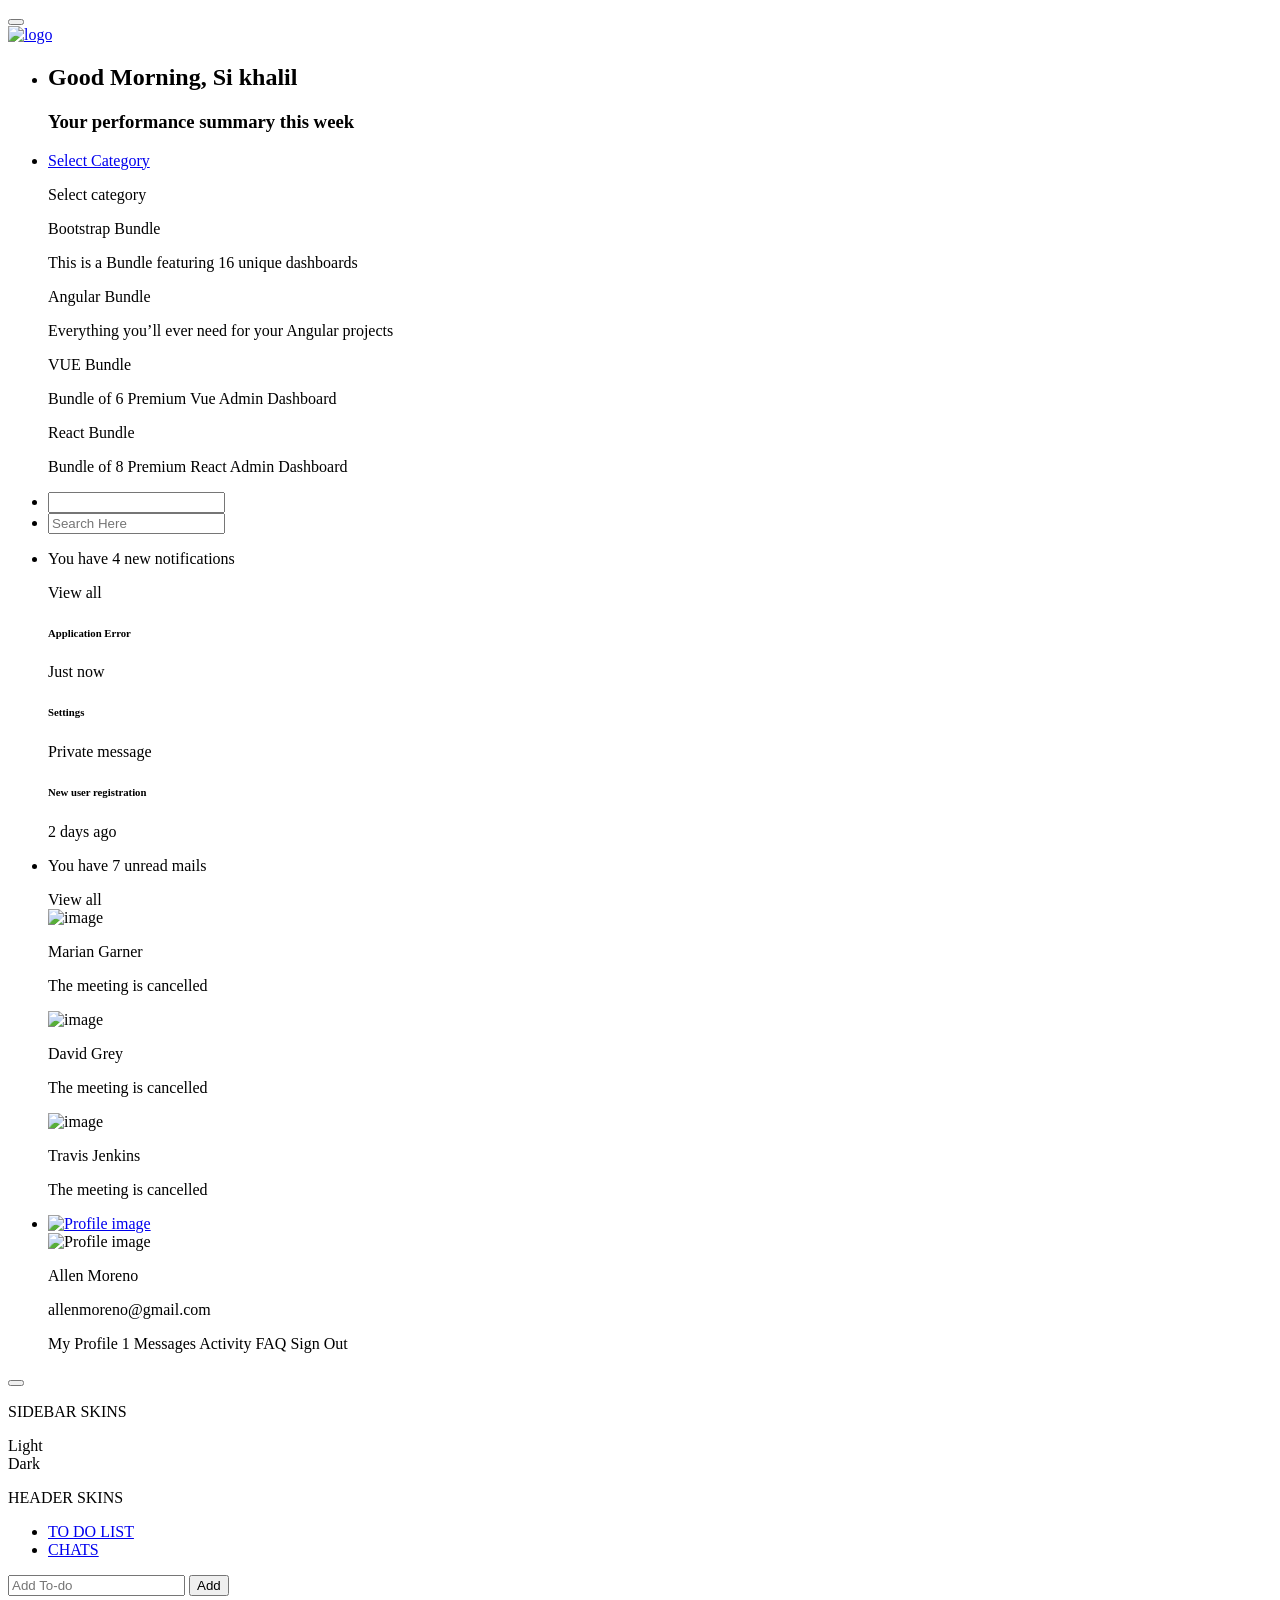
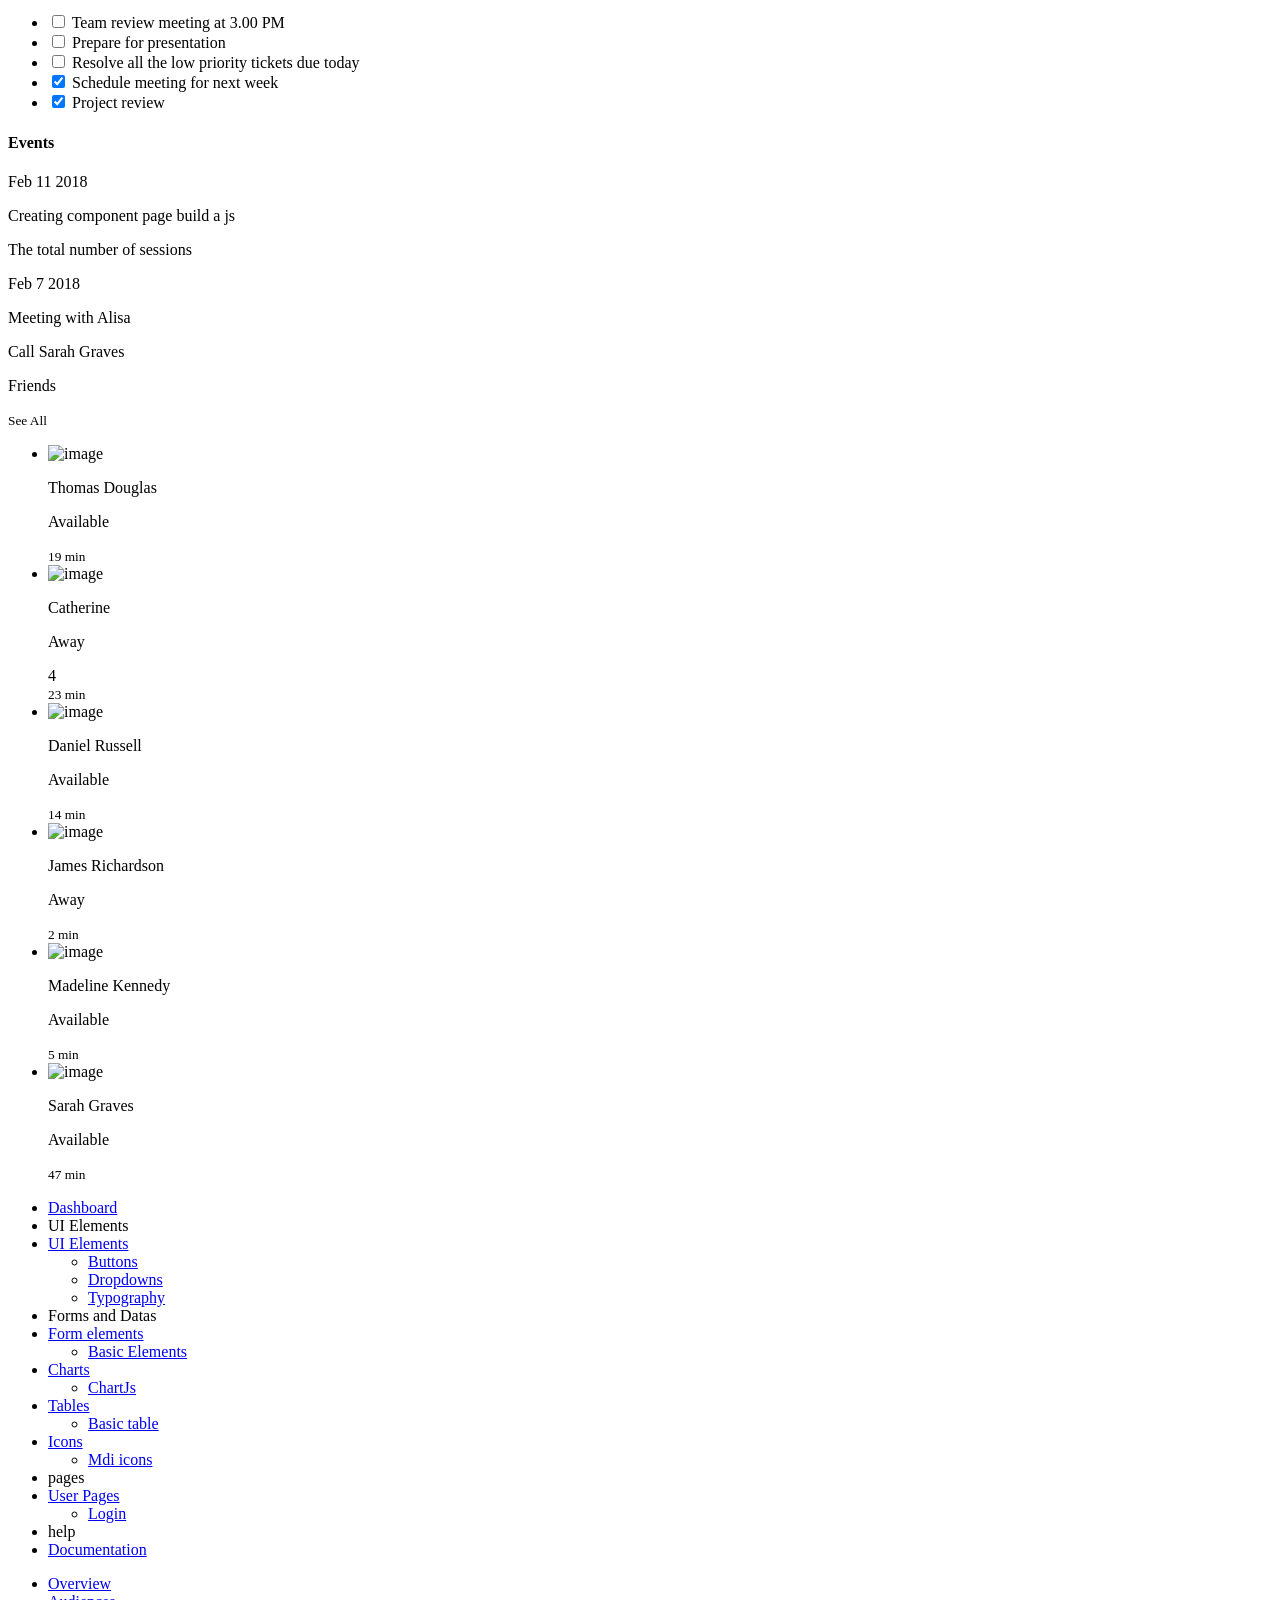
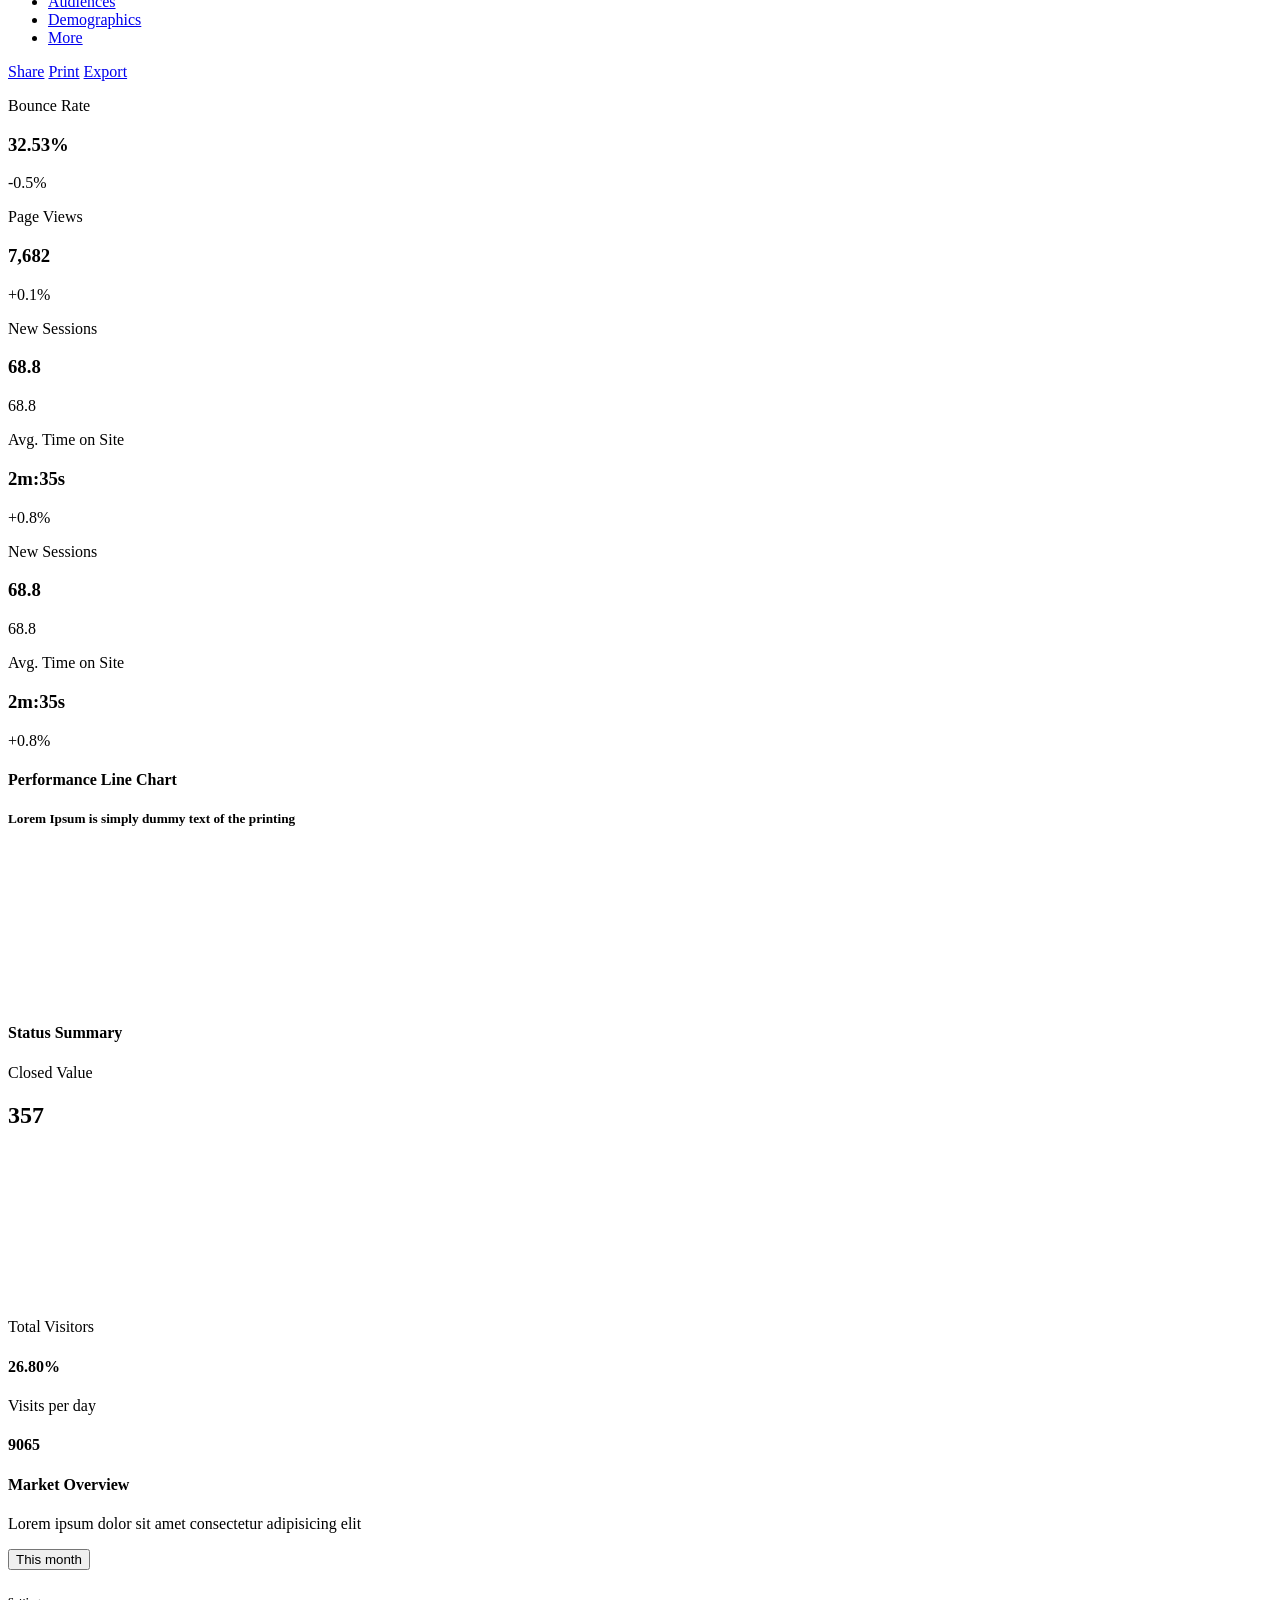
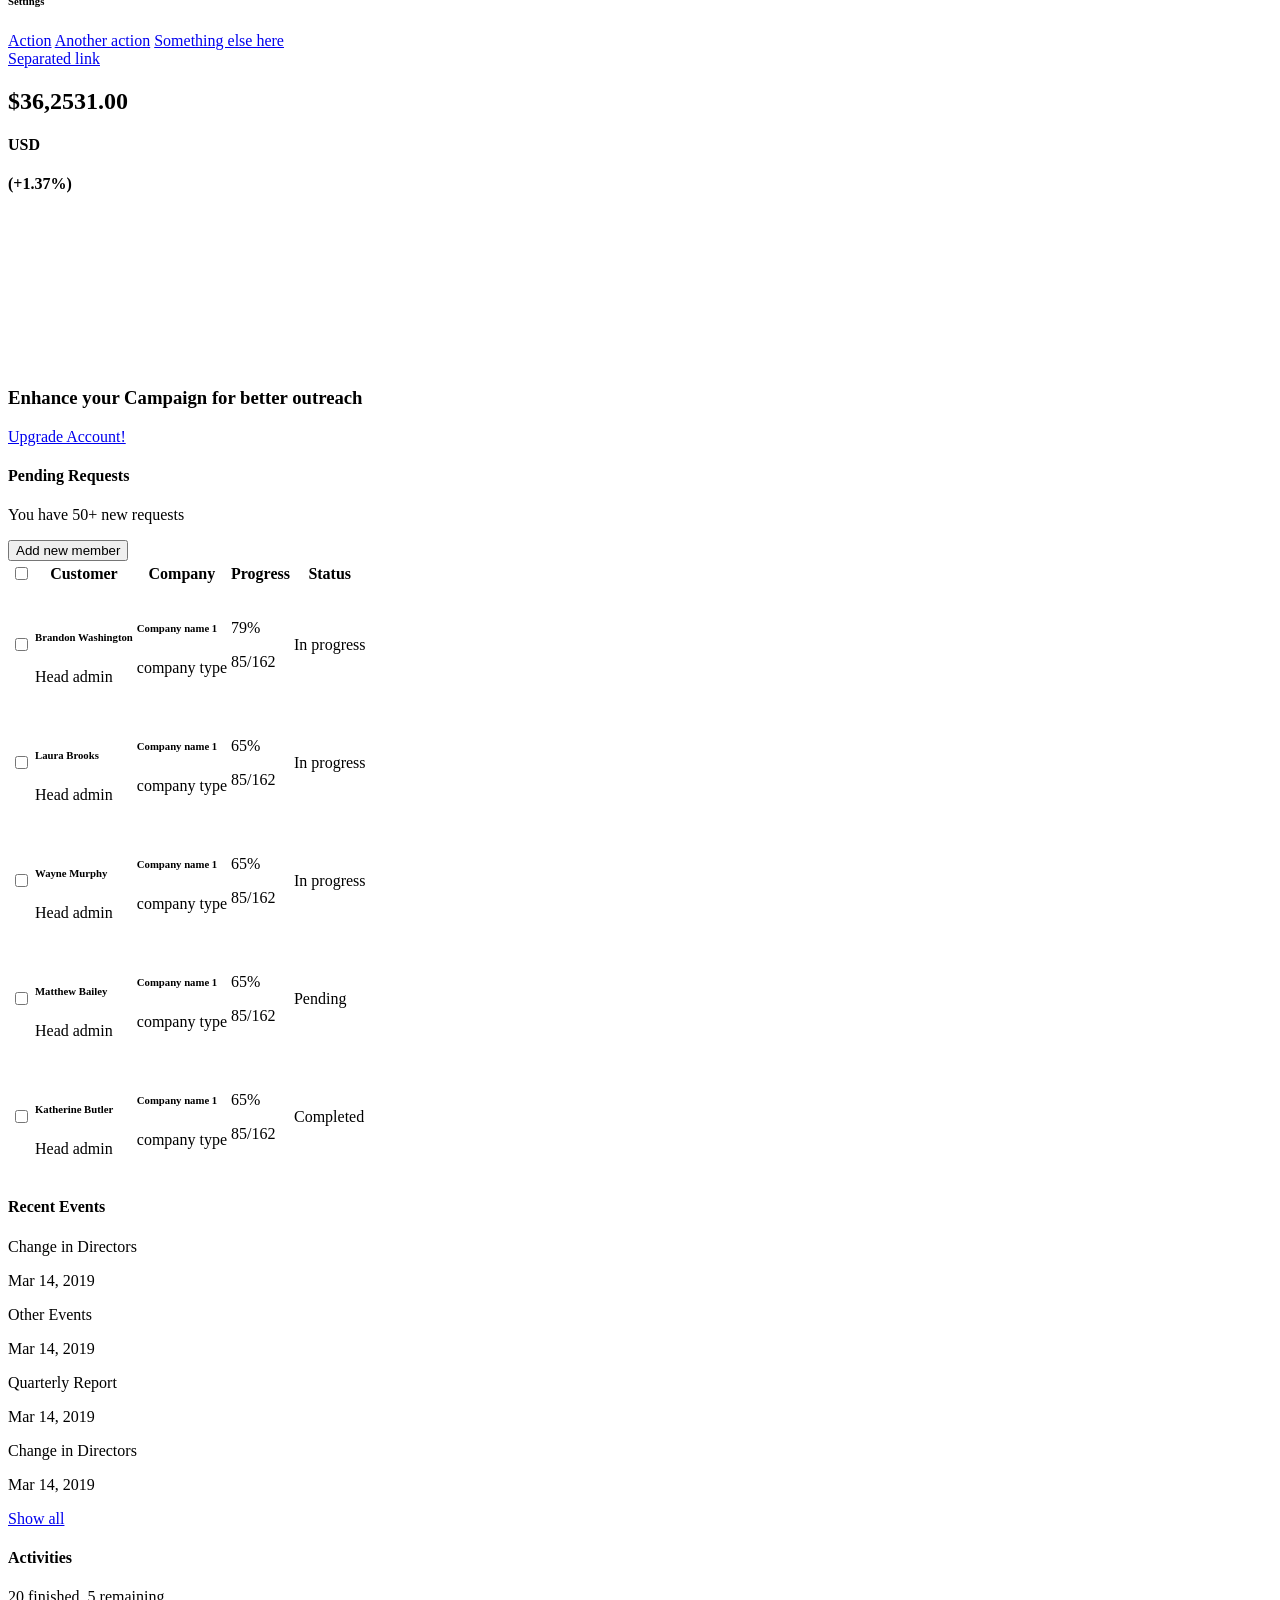
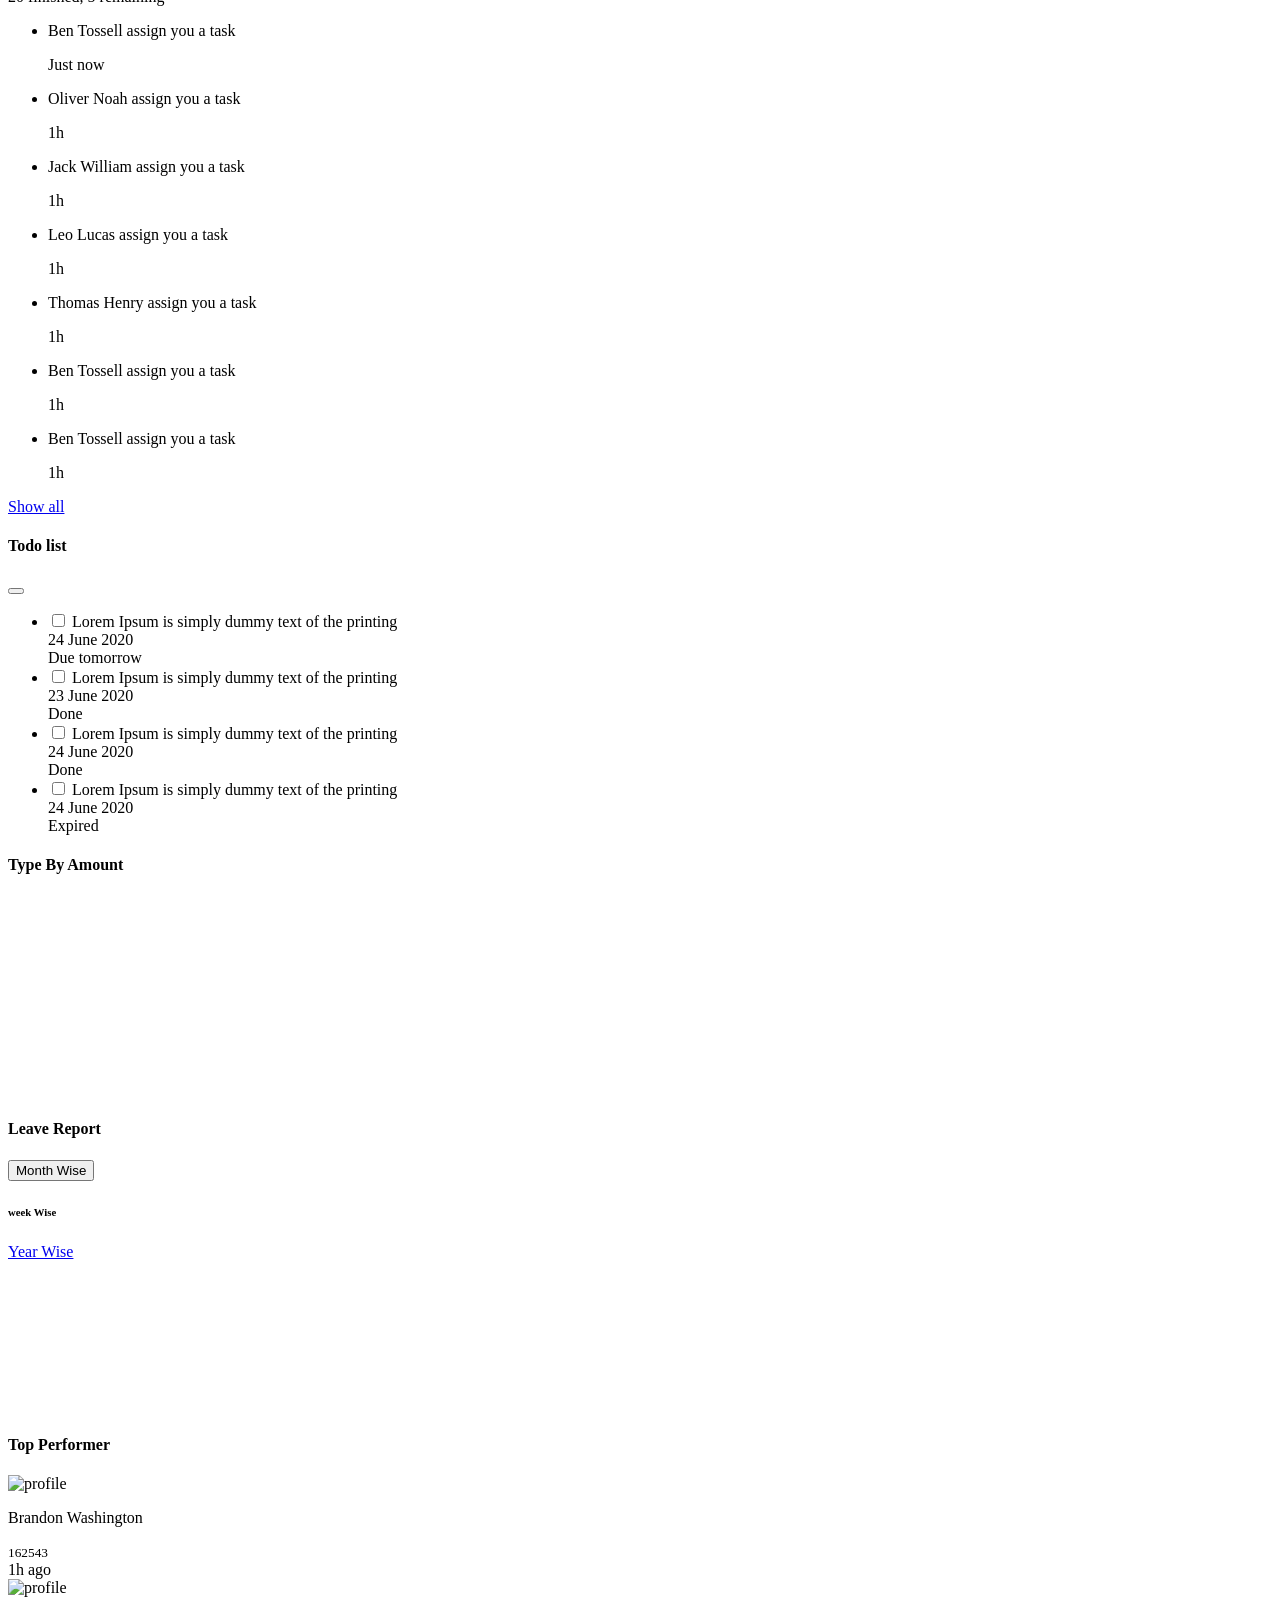
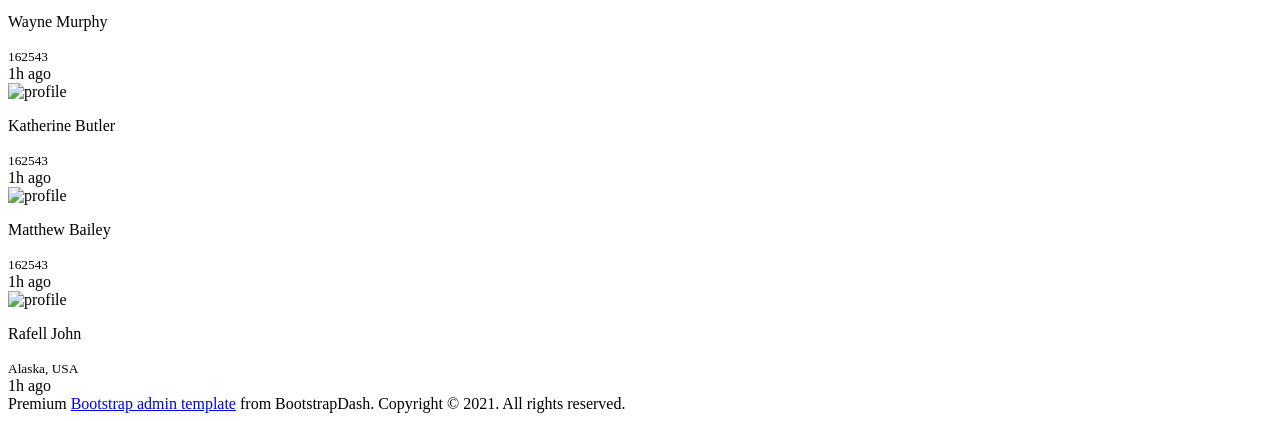
==== index.html @ 051348c4 "first push" ====
<!DOCTYPE html>
<html lang="en">

<head>
  <!-- Required meta tags -->
  <meta charset="utf-8">
  <meta name="viewport" content="width=device-width, initial-scale=1, shrink-to-fit=no">
  <title>Star Admin2 </title>
  <!-- plugins:css -->
  <link rel="stylesheet" href="vendors/feather/feather.css">
  <link rel="stylesheet" href="vendors/mdi/css/materialdesignicons.min.css">
  <link rel="stylesheet" href="vendors/ti-icons/css/themify-icons.css">
  <link rel="stylesheet" href=vendors/typicons/typicons.css"">
  <link rel="stylesheet" href="vendors/simple-line-icons/css/simple-line-icons.css">
  <link rel="stylesheet" href="vendors/css/vendor.bundle.base.css">
  <!-- endinject -->
  <!-- Plugin css for this page -->
  <link rel="stylesheet" href="vendors/datatables.net-bs4/dataTables.bootstrap4.css">
  <link rel="stylesheet" href="js/select.dataTables.min.css">
  <!-- End plugin css for this page -->
  <!-- inject:css -->
  <link rel="stylesheet" href="css/vertical-layout-light/style.css">
  <!-- endinject -->
  <link rel="shortcut icon" href="images/favicon.png" />
</head>
<body>
  <div class="container-scroller"> 
    <!-- partial:partials/_navbar.html -->
    <nav class="navbar default-layout col-lg-12 col-12 p-0 fixed-top d-flex align-items-top flex-row">
      <div class="text-center navbar-brand-wrapper d-flex align-items-center justify-content-start">
        <div class="me-3">
          <button class="navbar-toggler navbar-toggler align-self-center" type="button" data-bs-toggle="minimize">
            <span class="icon-menu"></span>
          </button>
        </div>
        <div>
          <a class="navbar-brand brand-logo" href="index.html">
            <img src="PureBuzzLogo.png"style="height: 80px;" alt="logo" />
          </a>
         
        </div>
      </div>
      <div class="navbar-menu-wrapper d-flex align-items-top"> 
        <ul class="navbar-nav">
          <li class="nav-item font-weight-semibold d-none d-lg-block ms-0">
            <h1 class="welcome-text">Good Morning, <span class="text-black fw-bold">Si khalil</span></h1>
            <h3 class="welcome-sub-text">Your performance summary this week </h3>
          </li>
        </ul>
        <ul class="navbar-nav ms-auto">
          <li class="nav-item dropdown d-none d-lg-block">
            <a class="nav-link dropdown-bordered dropdown-toggle dropdown-toggle-split" id="messageDropdown" href="#" data-bs-toggle="dropdown" aria-expanded="false"> Select Category </a>
            <div class="dropdown-menu dropdown-menu-right navbar-dropdown preview-list pb-0" aria-labelledby="messageDropdown">
              <a class="dropdown-item py-3" >
                <p class="mb-0 font-weight-medium float-left">Select category</p>
              </a>
              <div class="dropdown-divider"></div>
              <a class="dropdown-item preview-item">
                <div class="preview-item-content flex-grow py-2">
                  <p class="preview-subject ellipsis font-weight-medium text-dark">Bootstrap Bundle </p>
                  <p class="fw-light small-text mb-0">This is a Bundle featuring 16 unique dashboards</p>
                </div>
              </a>
              <a class="dropdown-item preview-item">
                <div class="preview-item-content flex-grow py-2">
                  <p class="preview-subject ellipsis font-weight-medium text-dark">Angular Bundle</p>
                  <p class="fw-light small-text mb-0">Everything you’ll ever need for your Angular projects</p>
                </div>
              </a>
              <a class="dropdown-item preview-item">
                <div class="preview-item-content flex-grow py-2">
                  <p class="preview-subject ellipsis font-weight-medium text-dark">VUE Bundle</p>
                  <p class="fw-light small-text mb-0">Bundle of 6 Premium Vue Admin Dashboard</p>
                </div>
              </a>
              <a class="dropdown-item preview-item">
                <div class="preview-item-content flex-grow py-2">
                  <p class="preview-subject ellipsis font-weight-medium text-dark">React Bundle</p>
                  <p class="fw-light small-text mb-0">Bundle of 8 Premium React Admin Dashboard</p>
                </div>
              </a>
            </div>
          </li>
          <li class="nav-item d-none d-lg-block">
            <div id="datepicker-popup" class="input-group date datepicker navbar-date-picker">
              <span class="input-group-addon input-group-prepend border-right">
                <span class="icon-calendar input-group-text calendar-icon"></span>
              </span>
              <input type="text" class="form-control">
            </div>
          </li>
          <li class="nav-item">
            <form class="search-form" action="#">
              <i class="icon-search"></i>
              <input type="search" class="form-control" placeholder="Search Here" title="Search here">
            </form>
          </li>
          <li class="nav-item dropdown">
            <a class="nav-link count-indicator" id="notificationDropdown" href="#" data-bs-toggle="dropdown">
              <i class="icon-mail icon-lg"></i>
            </a>
            <div class="dropdown-menu dropdown-menu-right navbar-dropdown preview-list pb-0" aria-labelledby="notificationDropdown">
              <a class="dropdown-item py-3 border-bottom">
                <p class="mb-0 font-weight-medium float-left">You have 4 new notifications </p>
                <span class="badge badge-pill badge-primary float-right">View all</span>
              </a>
              <a class="dropdown-item preview-item py-3">
                <div class="preview-thumbnail">
                  <i class="mdi mdi-alert m-auto text-primary"></i>
                </div>
                <div class="preview-item-content">
                  <h6 class="preview-subject fw-normal text-dark mb-1">Application Error</h6>
                  <p class="fw-light small-text mb-0"> Just now </p>
                </div>
              </a>
              <a class="dropdown-item preview-item py-3">
                <div class="preview-thumbnail">
                  <i class="mdi mdi-settings m-auto text-primary"></i>
                </div>
                <div class="preview-item-content">
                  <h6 class="preview-subject fw-normal text-dark mb-1">Settings</h6>
                  <p class="fw-light small-text mb-0"> Private message </p>
                </div>
              </a>
              <a class="dropdown-item preview-item py-3">
                <div class="preview-thumbnail">
                  <i class="mdi mdi-airballoon m-auto text-primary"></i>
                </div>
                <div class="preview-item-content">
                  <h6 class="preview-subject fw-normal text-dark mb-1">New user registration</h6>
                  <p class="fw-light small-text mb-0"> 2 days ago </p>
                </div>
              </a>
            </div>
          </li>
          <li class="nav-item dropdown"> 
            <a class="nav-link count-indicator" id="countDropdown" href="#" data-bs-toggle="dropdown" aria-expanded="false">
              <i class="icon-bell"></i>
              <span class="count"></span>
            </a>
            <div class="dropdown-menu dropdown-menu-right navbar-dropdown preview-list pb-0" aria-labelledby="countDropdown">
              <a class="dropdown-item py-3">
                <p class="mb-0 font-weight-medium float-left">You have 7 unread mails </p>
                <span class="badge badge-pill badge-primary float-right">View all</span>
              </a>
              <div class="dropdown-divider"></div>
              <a class="dropdown-item preview-item">
                <div class="preview-thumbnail">
                  <img src="images/faces/face10.jpg" alt="image" class="img-sm profile-pic">
                </div>
                <div class="preview-item-content flex-grow py-2">
                  <p class="preview-subject ellipsis font-weight-medium text-dark">Marian Garner </p>
                  <p class="fw-light small-text mb-0"> The meeting is cancelled </p>
                </div>
              </a>
              <a class="dropdown-item preview-item">
                <div class="preview-thumbnail">
                  <img src="images/faces/face12.jpg" alt="image" class="img-sm profile-pic">
                </div>
                <div class="preview-item-content flex-grow py-2">
                  <p class="preview-subject ellipsis font-weight-medium text-dark">David Grey </p>
                  <p class="fw-light small-text mb-0"> The meeting is cancelled </p>
                </div>
              </a>
              <a class="dropdown-item preview-item">
                <div class="preview-thumbnail">
                  <img src="images/faces/face1.jpg" alt="image" class="img-sm profile-pic">
                </div>
                <div class="preview-item-content flex-grow py-2">
                  <p class="preview-subject ellipsis font-weight-medium text-dark">Travis Jenkins </p>
                  <p class="fw-light small-text mb-0"> The meeting is cancelled </p>
                </div>
              </a>
            </div>
          </li>
          <li class="nav-item dropdown d-none d-lg-block user-dropdown">
            <a class="nav-link" id="UserDropdown" href="#" data-bs-toggle="dropdown" aria-expanded="false">
              <img class="img-xs rounded-circle" src="images/faces/face8.jpg" alt="Profile image"> </a>
            <div class="dropdown-menu dropdown-menu-right navbar-dropdown" aria-labelledby="UserDropdown">
              <div class="dropdown-header text-center">
                <img class="img-md rounded-circle" src="images/faces/face8.jpg" alt="Profile image">
                <p class="mb-1 mt-3 font-weight-semibold">Allen Moreno</p>
                <p class="fw-light text-muted mb-0">allenmoreno@gmail.com</p>
              </div>
              <a class="dropdown-item"><i class="dropdown-item-icon mdi mdi-account-outline text-primary me-2"></i> My Profile <span class="badge badge-pill badge-danger">1</span></a>
              <a class="dropdown-item"><i class="dropdown-item-icon mdi mdi-message-text-outline text-primary me-2"></i> Messages</a>
              <a class="dropdown-item"><i class="dropdown-item-icon mdi mdi-calendar-check-outline text-primary me-2"></i> Activity</a>
              <a class="dropdown-item"><i class="dropdown-item-icon mdi mdi-help-circle-outline text-primary me-2"></i> FAQ</a>
              <a class="dropdown-item"><i class="dropdown-item-icon mdi mdi-power text-primary me-2"></i>Sign Out</a>
            </div>
          </li>
        </ul>
        <button class="navbar-toggler navbar-toggler-right d-lg-none align-self-center" type="button" data-bs-toggle="offcanvas">
          <span class="mdi mdi-menu"></span>
        </button>
      </div>
    </nav>
    <!-- partial -->
    <div class="container-fluid page-body-wrapper">
      <!-- partial:partials/_settings-panel.html -->
      <div class="theme-setting-wrapper">
        <div id="settings-trigger"><i class="ti-settings"></i></div>
        <div id="theme-settings" class="settings-panel">
          <i class="settings-close ti-close"></i>
          <p class="settings-heading">SIDEBAR SKINS</p>
          <div class="sidebar-bg-options selected" id="sidebar-light-theme"><div class="img-ss rounded-circle bg-light border me-3"></div>Light</div>
          <div class="sidebar-bg-options" id="sidebar-dark-theme"><div class="img-ss rounded-circle bg-dark border me-3"></div>Dark</div>
          <p class="settings-heading mt-2">HEADER SKINS</p>
          <div class="color-tiles mx-0 px-4">
            <div class="tiles success"></div>
            <div class="tiles warning"></div>
            <div class="tiles danger"></div>
            <div class="tiles info"></div>
            <div class="tiles dark"></div>
            <div class="tiles default"></div>
          </div>
        </div>
      </div>
      <div id="right-sidebar" class="settings-panel">
        <i class="settings-close ti-close"></i>
        <ul class="nav nav-tabs border-top" id="setting-panel" role="tablist">
          <li class="nav-item">
            <a class="nav-link active" id="todo-tab" data-bs-toggle="tab" href="#todo-section" role="tab" aria-controls="todo-section" aria-expanded="true">TO DO LIST</a>
          </li>
          <li class="nav-item">
            <a class="nav-link" id="chats-tab" data-bs-toggle="tab" href="#chats-section" role="tab" aria-controls="chats-section">CHATS</a>
          </li>
        </ul>
        <div class="tab-content" id="setting-content">
          <div class="tab-pane fade show active scroll-wrapper" id="todo-section" role="tabpanel" aria-labelledby="todo-section">
            <div class="add-items d-flex px-3 mb-0">
              <form class="form w-100">
                <div class="form-group d-flex">
                  <input type="text" class="form-control todo-list-input" placeholder="Add To-do">
                  <button type="submit" class="add btn btn-primary todo-list-add-btn" id="add-task">Add</button>
                </div>
              </form>
            </div>
            <div class="list-wrapper px-3">
              <ul class="d-flex flex-column-reverse todo-list">
                <li>
                  <div class="form-check">
                    <label class="form-check-label">
                      <input class="checkbox" type="checkbox">
                      Team review meeting at 3.00 PM
                    </label>
                  </div>
                  <i class="remove ti-close"></i>
                </li>
                <li>
                  <div class="form-check">
                    <label class="form-check-label">
                      <input class="checkbox" type="checkbox">
                      Prepare for presentation
                    </label>
                  </div>
                  <i class="remove ti-close"></i>
                </li>
                <li>
                  <div class="form-check">
                    <label class="form-check-label">
                      <input class="checkbox" type="checkbox">
                      Resolve all the low priority tickets due today
                    </label>
                  </div>
                  <i class="remove ti-close"></i>
                </li>
                <li class="completed">
                  <div class="form-check">
                    <label class="form-check-label">
                      <input class="checkbox" type="checkbox" checked>
                      Schedule meeting for next week
                    </label>
                  </div>
                  <i class="remove ti-close"></i>
                </li>
                <li class="completed">
                  <div class="form-check">
                    <label class="form-check-label">
                      <input class="checkbox" type="checkbox" checked>
                      Project review
                    </label>
                  </div>
                  <i class="remove ti-close"></i>
                </li>
              </ul>
            </div>
            <h4 class="px-3 text-muted mt-5 fw-light mb-0">Events</h4>
            <div class="events pt-4 px-3">
              <div class="wrapper d-flex mb-2">
                <i class="ti-control-record text-primary me-2"></i>
                <span>Feb 11 2018</span>
              </div>
              <p class="mb-0 font-weight-thin text-gray">Creating component page build a js</p>
              <p class="text-gray mb-0">The total number of sessions</p>
            </div>
            <div class="events pt-4 px-3">
              <div class="wrapper d-flex mb-2">
                <i class="ti-control-record text-primary me-2"></i>
                <span>Feb 7 2018</span>
              </div>
              <p class="mb-0 font-weight-thin text-gray">Meeting with Alisa</p>
              <p class="text-gray mb-0 ">Call Sarah Graves</p>
            </div>
          </div>
          <!-- To do section tab ends -->
          <div class="tab-pane fade" id="chats-section" role="tabpanel" aria-labelledby="chats-section">
            <div class="d-flex align-items-center justify-content-between border-bottom">
              <p class="settings-heading border-top-0 mb-3 pl-3 pt-0 border-bottom-0 pb-0">Friends</p>
              <small class="settings-heading border-top-0 mb-3 pt-0 border-bottom-0 pb-0 pr-3 fw-normal">See All</small>
            </div>
            <ul class="chat-list">
              <li class="list active">
                <div class="profile"><img src="images/faces/face1.jpg" alt="image"><span class="online"></span></div>
                <div class="info">
                  <p>Thomas Douglas</p>
                  <p>Available</p>
                </div>
                <small class="text-muted my-auto">19 min</small>
              </li>
              <li class="list">
                <div class="profile"><img src="images/faces/face2.jpg" alt="image"><span class="offline"></span></div>
                <div class="info">
                  <div class="wrapper d-flex">
                    <p>Catherine</p>
                  </div>
                  <p>Away</p>
                </div>
                <div class="badge badge-success badge-pill my-auto mx-2">4</div>
                <small class="text-muted my-auto">23 min</small>
              </li>
              <li class="list">
                <div class="profile"><img src="images/faces/face3.jpg" alt="image"><span class="online"></span></div>
                <div class="info">
                  <p>Daniel Russell</p>
                  <p>Available</p>
                </div>
                <small class="text-muted my-auto">14 min</small>
              </li>
              <li class="list">
                <div class="profile"><img src="images/faces/face4.jpg" alt="image"><span class="offline"></span></div>
                <div class="info">
                  <p>James Richardson</p>
                  <p>Away</p>
                </div>
                <small class="text-muted my-auto">2 min</small>
              </li>
              <li class="list">
                <div class="profile"><img src="images/faces/face5.jpg" alt="image"><span class="online"></span></div>
                <div class="info">
                  <p>Madeline Kennedy</p>
                  <p>Available</p>
                </div>
                <small class="text-muted my-auto">5 min</small>
              </li>
              <li class="list">
                <div class="profile"><img src="images/faces/face6.jpg" alt="image"><span class="online"></span></div>
                <div class="info">
                  <p>Sarah Graves</p>
                  <p>Available</p>
                </div>
                <small class="text-muted my-auto">47 min</small>
              </li>
            </ul>
          </div>
          <!-- chat tab ends -->
        </div>
      </div>
      <!-- partial -->
      <!-- partial:partials/_sidebar.html -->
      <nav class="sidebar sidebar-offcanvas" id="sidebar">
        <ul class="nav">
          <li class="nav-item">
            <a class="nav-link" href="index.html">
              <i class="mdi mdi-grid-large menu-icon"></i>
              <span class="menu-title">Dashboard</span>
            </a>
          </li>
          <li class="nav-item nav-category">UI Elements</li>
          <li class="nav-item">
            <a class="nav-link" data-bs-toggle="collapse" href="#ui-basic" aria-expanded="false" aria-controls="ui-basic">
              <i class="menu-icon mdi mdi-floor-plan"></i>
              <span class="menu-title">UI Elements</span>
              <i class="menu-arrow"></i> 
            </a>
            <div class="collapse" id="ui-basic">
              <ul class="nav flex-column sub-menu">
                <li class="nav-item"> <a class="nav-link" href="pages/ui-features/buttons.html">Buttons</a></li>
                <li class="nav-item"> <a class="nav-link" href="pages/ui-features/dropdowns.html">Dropdowns</a></li>
                <li class="nav-item"> <a class="nav-link" href="pages/ui-features/typography.html">Typography</a></li>
              </ul>
            </div>
          </li>
          <li class="nav-item nav-category">Forms and Datas</li>
          <li class="nav-item">
            <a class="nav-link" data-bs-toggle="collapse" href="#form-elements" aria-expanded="false" aria-controls="form-elements">
              <i class="menu-icon mdi mdi-card-text-outline"></i>
              <span class="menu-title">Form elements</span>
              <i class="menu-arrow"></i>
            </a>
            <div class="collapse" id="form-elements">
              <ul class="nav flex-column sub-menu">
                <li class="nav-item"><a class="nav-link" href="pages/forms/basic_elements.html">Basic Elements</a></li>
              </ul>
            </div>
          </li>
          <li class="nav-item">
            <a class="nav-link" data-bs-toggle="collapse" href="#charts" aria-expanded="false" aria-controls="charts">
              <i class="menu-icon mdi mdi-chart-line"></i>
              <span class="menu-title">Charts</span>
              <i class="menu-arrow"></i>
            </a>
            <div class="collapse" id="charts">
              <ul class="nav flex-column sub-menu">
                <li class="nav-item"> <a class="nav-link" href="pages/charts/chartjs.html">ChartJs</a></li>
              </ul>
            </div>
          </li>
          <li class="nav-item">
            <a class="nav-link" data-bs-toggle="collapse" href="#tables" aria-expanded="false" aria-controls="tables">
              <i class="menu-icon mdi mdi-table"></i>
              <span class="menu-title">Tables</span>
              <i class="menu-arrow"></i>
            </a>
            <div class="collapse" id="tables">
              <ul class="nav flex-column sub-menu">
                <li class="nav-item"> <a class="nav-link" href="pages/tables/basic-table.html">Basic table</a></li>
              </ul>
            </div>
          </li>
          <li class="nav-item">
            <a class="nav-link" data-bs-toggle="collapse" href="#icons" aria-expanded="false" aria-controls="icons">
              <i class="menu-icon mdi mdi-layers-outline"></i>
              <span class="menu-title">Icons</span>
              <i class="menu-arrow"></i>
            </a>
            <div class="collapse" id="icons">
              <ul class="nav flex-column sub-menu">
                <li class="nav-item"> <a class="nav-link" href="pages/icons/mdi.html">Mdi icons</a></li>
              </ul>
            </div>
          </li>
          <li class="nav-item nav-category">pages</li>
          <li class="nav-item">
            <a class="nav-link" data-bs-toggle="collapse" href="#auth" aria-expanded="false" aria-controls="auth">
              <i class="menu-icon mdi mdi-account-circle-outline"></i>
              <span class="menu-title">User Pages</span>
              <i class="menu-arrow"></i>
            </a>
            <div class="collapse" id="auth">
              <ul class="nav flex-column sub-menu">
                <li class="nav-item"> <a class="nav-link" href="pages/samples/login.html"> Login </a></li>
              </ul>
            </div>
          </li>
          <li class="nav-item nav-category">help</li>
          <li class="nav-item">
            <a class="nav-link" href="http://bootstrapdash.com/demo/star-admin2-free/docs/documentation.html">
              <i class="menu-icon mdi mdi-file-document"></i>
              <span class="menu-title">Documentation</span>
            </a>
          </li>
        </ul>
      </nav>
      <!-- partial -->
      <div class="main-panel">
        <div class="content-wrapper">
          <div class="row">
            <div class="col-sm-12">
              <div class="home-tab">
                <div class="d-sm-flex align-items-center justify-content-between border-bottom">
                  <ul class="nav nav-tabs" role="tablist">
                    <li class="nav-item">
                      <a class="nav-link active ps-0" id="home-tab" data-bs-toggle="tab" href="#overview" role="tab" aria-controls="overview" aria-selected="true">Overview</a>
                    </li>
                    <li class="nav-item">
                      <a class="nav-link" id="profile-tab" data-bs-toggle="tab" href="#audiences" role="tab" aria-selected="false">Audiences</a>
                    </li>
                    <li class="nav-item">
                      <a class="nav-link" id="contact-tab" data-bs-toggle="tab" href="#demographics" role="tab" aria-selected="false">Demographics</a>
                    </li>
                    <li class="nav-item">
                      <a class="nav-link border-0" id="more-tab" data-bs-toggle="tab" href="#more" role="tab" aria-selected="false">More</a>
                    </li>
                  </ul>
                  <div>
                    <div class="btn-wrapper">
                      <a href="#" class="btn btn-otline-dark align-items-center"><i class="icon-share"></i> Share</a>
                      <a href="#" class="btn btn-otline-dark"><i class="icon-printer"></i> Print</a>
                      <a href="#" class="btn btn-primary text-white me-0"><i class="icon-download"></i> Export</a>
                    </div>
                  </div>
                </div>
                <div class="tab-content tab-content-basic">
                  <div class="tab-pane fade show active" id="overview" role="tabpanel" aria-labelledby="overview"> 
                    <div class="row">
                      <div class="col-sm-12">
                        <div class="statistics-details d-flex align-items-center justify-content-between">
                          <div>
                            <p class="statistics-title">Bounce Rate</p>
                            <h3 class="rate-percentage">32.53%</h3>
                            <p class="text-danger d-flex"><i class="mdi mdi-menu-down"></i><span>-0.5%</span></p>
                          </div>
                          <div>
                            <p class="statistics-title">Page Views</p>
                            <h3 class="rate-percentage">7,682</h3>
                            <p class="text-success d-flex"><i class="mdi mdi-menu-up"></i><span>+0.1%</span></p>
                          </div>
                          <div>
                            <p class="statistics-title">New Sessions</p>
                            <h3 class="rate-percentage">68.8</h3>
                            <p class="text-danger d-flex"><i class="mdi mdi-menu-down"></i><span>68.8</span></p>
                          </div>
                          <div class="d-none d-md-block">
                            <p class="statistics-title">Avg. Time on Site</p>
                            <h3 class="rate-percentage">2m:35s</h3>
                            <p class="text-success d-flex"><i class="mdi mdi-menu-down"></i><span>+0.8%</span></p>
                          </div>
                          <div class="d-none d-md-block">
                            <p class="statistics-title">New Sessions</p>
                            <h3 class="rate-percentage">68.8</h3>
                            <p class="text-danger d-flex"><i class="mdi mdi-menu-down"></i><span>68.8</span></p>
                          </div>
                          <div class="d-none d-md-block">
                            <p class="statistics-title">Avg. Time on Site</p>
                            <h3 class="rate-percentage">2m:35s</h3>
                            <p class="text-success d-flex"><i class="mdi mdi-menu-down"></i><span>+0.8%</span></p>
                          </div>
                        </div>
                      </div>
                    </div> 
                    <div class="row">
                      <div class="col-lg-8 d-flex flex-column">
                        <div class="row flex-grow">
                          <div class="col-12 col-lg-4 col-lg-12 grid-margin stretch-card">
                            <div class="card card-rounded">
                              <div class="card-body">
                                <div class="d-sm-flex justify-content-between align-items-start">
                                  <div>
                                   <h4 class="card-title card-title-dash">Performance Line Chart</h4>
                                   <h5 class="card-subtitle card-subtitle-dash">Lorem Ipsum is simply dummy text of the printing</h5>
                                  </div>
                                  <div id="performance-line-legend"></div>
                                </div>
                                <div class="chartjs-wrapper mt-5">
                                  <canvas id="performaneLine"></canvas>
                                </div>
                              </div>
                            </div>
                          </div>
                        </div>
                      </div>
                      <div class="col-lg-4 d-flex flex-column">
                        <div class="row flex-grow">
                          <div class="col-md-6 col-lg-12 grid-margin stretch-card">
                            <div class="card bg-primary card-rounded">
                              <div class="card-body pb-0">
                                <h4 class="card-title card-title-dash text-white mb-4">Status Summary</h4>
                                <div class="row">
                                  <div class="col-sm-4">
                                    <p class="status-summary-ight-white mb-1">Closed Value</p>
                                    <h2 class="text-info">357</h2>
                                  </div>
                                  <div class="col-sm-8">
                                    <div class="status-summary-chart-wrapper pb-4">
                                      <canvas id="status-summary"></canvas>
                                    </div>
                                  </div>
                                </div>
                              </div>
                            </div>
                          </div>
                          <div class="col-md-6 col-lg-12 grid-margin stretch-card">
                            <div class="card card-rounded">
                              <div class="card-body">
                                <div class="row">
                                  <div class="col-sm-6">
                                    <div class="d-flex justify-content-between align-items-center mb-2 mb-sm-0">
                                      <div class="circle-progress-width">
                                        <div id="totalVisitors" class="progressbar-js-circle pr-2"></div>
                                      </div>
                                      <div>
                                        <p class="text-small mb-2">Total Visitors</p>
                                        <h4 class="mb-0 fw-bold">26.80%</h4>
                                      </div>
                                    </div>
                                  </div>
                                  <div class="col-sm-6">
                                    <div class="d-flex justify-content-between align-items-center">
                                      <div class="circle-progress-width">
                                        <div id="visitperday" class="progressbar-js-circle pr-2"></div>
                                      </div>
                                      <div>
                                        <p class="text-small mb-2">Visits per day</p>
                                        <h4 class="mb-0 fw-bold">9065</h4>
                                      </div>
                                    </div>
                                  </div>
                                </div>
                              </div>
                            </div>
                          </div>
                        </div>
                      </div>
                    </div>
                    <div class="row">
                      <div class="col-lg-8 d-flex flex-column">
                        <div class="row flex-grow">
                          <div class="col-12 grid-margin stretch-card">
                            <div class="card card-rounded">
                              <div class="card-body">
                                <div class="d-sm-flex justify-content-between align-items-start">
                                  <div>
                                    <h4 class="card-title card-title-dash">Market Overview</h4>
                                   <p class="card-subtitle card-subtitle-dash">Lorem ipsum dolor sit amet consectetur adipisicing elit</p>
                                  </div>
                                  <div>
                                    <div class="dropdown">
                                      <button class="btn btn-secondary dropdown-toggle toggle-dark btn-lg mb-0 me-0" type="button" id="dropdownMenuButton2" data-bs-toggle="dropdown" aria-haspopup="true" aria-expanded="false"> This month </button>
                                      <div class="dropdown-menu" aria-labelledby="dropdownMenuButton2">
                                        <h6 class="dropdown-header">Settings</h6>
                                        <a class="dropdown-item" href="#">Action</a>
                                        <a class="dropdown-item" href="#">Another action</a>
                                        <a class="dropdown-item" href="#">Something else here</a>
                                        <div class="dropdown-divider"></div>
                                        <a class="dropdown-item" href="#">Separated link</a>
                                      </div>
                                    </div>
                                  </div>
                                </div>
                                <div class="d-sm-flex align-items-center mt-1 justify-content-between">
                                  <div class="d-sm-flex align-items-center mt-4 justify-content-between"><h2 class="me-2 fw-bold">$36,2531.00</h2><h4 class="me-2">USD</h4><h4 class="text-success">(+1.37%)</h4></div>
                                  <div class="me-3"><div id="marketing-overview-legend"></div></div>
                                </div>
                                <div class="chartjs-bar-wrapper mt-3">
                                  <canvas id="marketingOverview"></canvas>
                                </div>
                              </div>
                            </div>
                          </div>
                        </div>
                        <div class="row flex-grow">
                          <div class="col-12 grid-margin stretch-card">
                            <div class="card card-rounded table-darkBGImg">
                              <div class="card-body">
                                <div class="col-sm-8">
                                  <h3 class="text-white upgrade-info mb-0">
                                    Enhance your <span class="fw-bold">Campaign</span> for better outreach
                                  </h3>
                                  <a href="#" class="btn btn-info upgrade-btn">Upgrade Account!</a>
                                </div>
                              </div>
                            </div>
                          </div>
                        </div>
                        <div class="row flex-grow">
                          <div class="col-12 grid-margin stretch-card">
                            <div class="card card-rounded">
                              <div class="card-body">
                                <div class="d-sm-flex justify-content-between align-items-start">
                                  <div>
                                    <h4 class="card-title card-title-dash">Pending Requests</h4>
                                   <p class="card-subtitle card-subtitle-dash">You have 50+ new requests</p>
                                  </div>
                                  <div>
                                    <button class="btn btn-primary btn-lg text-white mb-0 me-0" type="button"><i class="mdi mdi-account-plus"></i>Add new member</button>
                                  </div>
                                </div>
                                <div class="table-responsive  mt-1">
                                  <table class="table select-table">
                                    <thead>
                                      <tr>
                                        <th>
                                          <div class="form-check form-check-flat mt-0">
                                            <label class="form-check-label">
                                              <input type="checkbox" class="form-check-input" aria-checked="false"><i class="input-helper"></i></label>
                                          </div>
                                        </th>
                                        <th>Customer</th>
                                        <th>Company</th>
                                        <th>Progress</th>
                                        <th>Status</th>
                                      </tr>
                                    </thead>
                                    <tbody>
                                      <tr>
                                        <td>
                                          <div class="form-check form-check-flat mt-0">
                                            <label class="form-check-label">
                                            <input type="checkbox" class="form-check-input" aria-checked="false"><i class="input-helper"></i></label>
                                          </div>
                                        </td>
                                        <td>
                                          <div class="d-flex ">
                                            <img src="images/faces/face1.jpg" alt="">
                                            <div>
                                              <h6>Brandon Washington</h6>
                                              <p>Head admin</p>
                                            </div>
                                          </div>
                                        </td>
                                        <td>
                                          <h6>Company name 1</h6>
                                          <p>company type</p>
                                        </td>
                                        <td>
                                          <div>
                                            <div class="d-flex justify-content-between align-items-center mb-1 max-width-progress-wrap">
                                              <p class="text-success">79%</p>
                                              <p>85/162</p>
                                            </div>
                                            <div class="progress progress-md">
                                              <div class="progress-bar bg-success" role="progressbar" style="width: 85%" aria-valuenow="25" aria-valuemin="0" aria-valuemax="100"></div>
                                            </div>
                                          </div>
                                        </td>
                                        <td><div class="badge badge-opacity-warning">In progress</div></td>
                                      </tr>
                                      <tr>
                                        <td>
                                          <div class="form-check form-check-flat mt-0">
                                            <label class="form-check-label">
                                            <input type="checkbox" class="form-check-input" aria-checked="false"><i class="input-helper"></i></label>
                                          </div>
                                        </td>
                                        <td>
                                          <div class="d-flex">
                                            <img src="images/faces/face2.jpg" alt="">
                                            <div>
                                              <h6>Laura Brooks</h6>
                                              <p>Head admin</p>
                                            </div>
                                          </div>
                                        </td>
                                        <td>
                                          <h6>Company name 1</h6>
                                          <p>company type</p>
                                        </td>
                                        <td>
                                          <div>
                                            <div class="d-flex justify-content-between align-items-center mb-1 max-width-progress-wrap">
                                              <p class="text-success">65%</p>
                                              <p>85/162</p>
                                            </div>
                                            <div class="progress progress-md">
                                              <div class="progress-bar bg-success" role="progressbar" style="width: 65%" aria-valuenow="65" aria-valuemin="0" aria-valuemax="100"></div>
                                            </div>
                                          </div>
                                        </td>
                                        <td><div class="badge badge-opacity-warning">In progress</div></td>
                                      </tr>
                                      <tr>
                                        <td>
                                          <div class="form-check form-check-flat mt-0">
                                            <label class="form-check-label">
                                            <input type="checkbox" class="form-check-input" aria-checked="false"><i class="input-helper"></i></label>
                                          </div>
                                        </td>
                                        <td>
                                          <div class="d-flex">
                                            <img src="images/faces/face3.jpg" alt="">
                                            <div>
                                              <h6>Wayne Murphy</h6>
                                              <p>Head admin</p>
                                            </div>
                                          </div>
                                        </td>
                                        <td>
                                          <h6>Company name 1</h6>
                                          <p>company type</p>
                                        </td>
                                        <td>
                                          <div>
                                            <div class="d-flex justify-content-between align-items-center mb-1 max-width-progress-wrap">
                                              <p class="text-success">65%</p>
                                              <p>85/162</p>
                                            </div>
                                            <div class="progress progress-md">
                                              <div class="progress-bar bg-warning" role="progressbar" style="width: 38%" aria-valuenow="38" aria-valuemin="0" aria-valuemax="100"></div>
                                            </div>
                                          </div>
                                        </td>
                                        <td><div class="badge badge-opacity-warning">In progress</div></td>
                                      </tr>
                                      <tr>
                                        <td>
                                          <div class="form-check form-check-flat mt-0">
                                            <label class="form-check-label">
                                            <input type="checkbox" class="form-check-input" aria-checked="false"><i class="input-helper"></i></label>
                                          </div>
                                        </td>
                                        <td>
                                          <div class="d-flex">
                                            <img src="images/faces/face4.jpg" alt="">
                                            <div>
                                              <h6>Matthew Bailey</h6>
                                              <p>Head admin</p>
                                            </div>
                                          </div>
                                        </td>
                                        <td>
                                          <h6>Company name 1</h6>
                                          <p>company type</p>
                                        </td>
                                        <td>
                                          <div>
                                            <div class="d-flex justify-content-between align-items-center mb-1 max-width-progress-wrap">
                                              <p class="text-success">65%</p>
                                              <p>85/162</p>
                                            </div>
                                            <div class="progress progress-md">
                                              <div class="progress-bar bg-danger" role="progressbar" style="width: 15%" aria-valuenow="15" aria-valuemin="0" aria-valuemax="100"></div>
                                            </div>
                                          </div>
                                        </td>
                                        <td><div class="badge badge-opacity-danger">Pending</div></td>
                                      </tr>
                                      <tr>
                                        <td>
                                          <div class="form-check form-check-flat mt-0">
                                            <label class="form-check-label">
                                            <input type="checkbox" class="form-check-input" aria-checked="false"><i class="input-helper"></i></label>
                                          </div>
                                        </td>
                                        <td>
                                          <div class="d-flex">
                                            <img src="images/faces/face5.jpg" alt="">
                                            <div>
                                              <h6>Katherine Butler</h6>
                                              <p>Head admin</p>
                                            </div>
                                          </div>
                                        </td>
                                        <td>
                                          <h6>Company name 1</h6>
                                          <p>company type</p>
                                        </td>
                                        <td>
                                          <div>
                                            <div class="d-flex justify-content-between align-items-center mb-1 max-width-progress-wrap">
                                              <p class="text-success">65%</p>
                                              <p>85/162</p>
                                            </div>
                                            <div class="progress progress-md">
                                              <div class="progress-bar bg-success" role="progressbar" style="width: 65%" aria-valuenow="65" aria-valuemin="0" aria-valuemax="100"></div>
                                            </div>
                                          </div>
                                        </td>
                                        <td><div class="badge badge-opacity-success">Completed</div></td>
                                      </tr>
                                    </tbody>
                                  </table>
                                </div>
                              </div>
                            </div>
                          </div>
                        </div>
                        <div class="row flex-grow">
                          <div class="col-md-6 col-lg-6 grid-margin stretch-card">
                            <div class="card card-rounded">
                              <div class="card-body card-rounded">
                                <h4 class="card-title  card-title-dash">Recent Events</h4>
                                <div class="list align-items-center border-bottom py-2">
                                  <div class="wrapper w-100">
                                    <p class="mb-2 font-weight-medium">
                                      Change in Directors
                                    </p>
                                    <div class="d-flex justify-content-between align-items-center">
                                      <div class="d-flex align-items-center">
                                        <i class="mdi mdi-calendar text-muted me-1"></i>
                                        <p class="mb-0 text-small text-muted">Mar 14, 2019</p>
                                      </div>
                                    </div>
                                  </div>
                                </div>
                                <div class="list align-items-center border-bottom py-2">
                                  <div class="wrapper w-100">
                                    <p class="mb-2 font-weight-medium">
                                      Other Events
                                    </p>
                                    <div class="d-flex justify-content-between align-items-center">
                                      <div class="d-flex align-items-center">
                                        <i class="mdi mdi-calendar text-muted me-1"></i>
                                        <p class="mb-0 text-small text-muted">Mar 14, 2019</p>
                                      </div>
                                    </div>
                                  </div>
                                </div>
                                <div class="list align-items-center border-bottom py-2">
                                  <div class="wrapper w-100">
                                    <p class="mb-2 font-weight-medium">
                                      Quarterly Report
                                    </p>
                                    <div class="d-flex justify-content-between align-items-center">
                                      <div class="d-flex align-items-center">
                                        <i class="mdi mdi-calendar text-muted me-1"></i>
                                        <p class="mb-0 text-small text-muted">Mar 14, 2019</p>
                                      </div>
                                    </div>
                                  </div>
                                </div>
                                <div class="list align-items-center border-bottom py-2">
                                  <div class="wrapper w-100">
                                    <p class="mb-2 font-weight-medium">
                                      Change in Directors
                                    </p>
                                    <div class="d-flex justify-content-between align-items-center">
                                      <div class="d-flex align-items-center">
                                        <i class="mdi mdi-calendar text-muted me-1"></i>
                                        <p class="mb-0 text-small text-muted">Mar 14, 2019</p>
                                      </div>
                                    </div>
                                  </div>
                                </div>
                                
                                <div class="list align-items-center pt-3">
                                  <div class="wrapper w-100">
                                    <p class="mb-0">
                                      <a href="#" class="fw-bold text-primary">Show all <i class="mdi mdi-arrow-right ms-2"></i></a>
                                    </p>
                                  </div>
                                </div>
                              </div>
                            </div>
                          </div>
                          <div class="col-md-6 col-lg-6 grid-margin stretch-card">
                            <div class="card card-rounded">
                              <div class="card-body">
                                <div class="d-flex align-items-center justify-content-between mb-3">
                                  <h4 class="card-title card-title-dash">Activities</h4>
                                  <p class="mb-0">20 finished, 5 remaining</p>
                                </div>
                                <ul class="bullet-line-list">
                                  <li>
                                    <div class="d-flex justify-content-between">
                                      <div><span class="text-light-green">Ben Tossell</span> assign you a task</div>
                                      <p>Just now</p>
                                    </div>
                                  </li>
                                  <li>
                                    <div class="d-flex justify-content-between">
                                      <div><span class="text-light-green">Oliver Noah</span> assign you a task</div>
                                      <p>1h</p>
                                    </div>
                                  </li>
                                  <li>
                                    <div class="d-flex justify-content-between">
                                      <div><span class="text-light-green">Jack William</span> assign you a task</div>
                                      <p>1h</p>
                                    </div>
                                  </li>
                                  <li>
                                    <div class="d-flex justify-content-between">
                                      <div><span class="text-light-green">Leo Lucas</span> assign you a task</div>
                                      <p>1h</p>
                                    </div>
                                  </li>
                                  <li>
                                    <div class="d-flex justify-content-between">
                                      <div><span class="text-light-green">Thomas Henry</span> assign you a task</div>
                                      <p>1h</p>
                                    </div>
                                  </li>
                                  <li>
                                    <div class="d-flex justify-content-between">
                                      <div><span class="text-light-green">Ben Tossell</span> assign you a task</div>
                                      <p>1h</p>
                                    </div>
                                  </li>
                                  <li>
                                    <div class="d-flex justify-content-between">
                                      <div><span class="text-light-green">Ben Tossell</span> assign you a task</div>
                                      <p>1h</p>
                                    </div>
                                  </li>
                                </ul>
                                <div class="list align-items-center pt-3">
                                  <div class="wrapper w-100">
                                    <p class="mb-0">
                                      <a href="#" class="fw-bold text-primary">Show all <i class="mdi mdi-arrow-right ms-2"></i></a>
                                    </p>
                                  </div>
                                </div>
                              </div>
                            </div>
                          </div>
                        </div>
                      </div>
                      <div class="col-lg-4 d-flex flex-column">
                        <div class="row flex-grow">
                          <div class="col-12 grid-margin stretch-card">
                            <div class="card card-rounded">
                              <div class="card-body">
                                <div class="row">
                                  <div class="col-lg-12">
                                    <div class="d-flex justify-content-between align-items-center">
                                      <h4 class="card-title card-title-dash">Todo list</h4>
                                      <div class="add-items d-flex mb-0">
                                        <!-- <input type="text" class="form-control todo-list-input" placeholder="What do you need to do today?"> -->
                                        <button class="add btn btn-icons btn-rounded btn-primary todo-list-add-btn text-white me-0 pl-12p"><i class="mdi mdi-plus"></i></button>
                                      </div>
                                    </div>
                                    <div class="list-wrapper">
                                      <ul class="todo-list todo-list-rounded">
                                        <li class="d-block">
                                          <div class="form-check w-100">
                                            <label class="form-check-label">
                                              <input class="checkbox" type="checkbox"> Lorem Ipsum is simply dummy text of the printing <i class="input-helper rounded"></i>
                                            </label>
                                            <div class="d-flex mt-2">
                                              <div class="ps-4 text-small me-3">24 June 2020</div>
                                              <div class="badge badge-opacity-warning me-3">Due tomorrow</div>
                                              <i class="mdi mdi-flag ms-2 flag-color"></i>
                                            </div>
                                          </div>
                                        </li>
                                        <li class="d-block">
                                          <div class="form-check w-100">
                                            <label class="form-check-label">
                                              <input class="checkbox" type="checkbox"> Lorem Ipsum is simply dummy text of the printing <i class="input-helper rounded"></i>
                                            </label>
                                            <div class="d-flex mt-2">
                                              <div class="ps-4 text-small me-3">23 June 2020</div>
                                              <div class="badge badge-opacity-success me-3">Done</div>
                                            </div>
                                          </div>
                                        </li>
                                        <li>
                                          <div class="form-check w-100">
                                            <label class="form-check-label">
                                              <input class="checkbox" type="checkbox"> Lorem Ipsum is simply dummy text of the printing <i class="input-helper rounded"></i>
                                            </label>
                                            <div class="d-flex mt-2">
                                              <div class="ps-4 text-small me-3">24 June 2020</div>
                                              <div class="badge badge-opacity-success me-3">Done</div>
                                            </div>
                                          </div>
                                        </li>
                                        <li class="border-bottom-0">
                                          <div class="form-check w-100">
                                            <label class="form-check-label">
                                              <input class="checkbox" type="checkbox"> Lorem Ipsum is simply dummy text of the printing <i class="input-helper rounded"></i>
                                            </label>
                                            <div class="d-flex mt-2">
                                              <div class="ps-4 text-small me-3">24 June 2020</div>
                                              <div class="badge badge-opacity-danger me-3">Expired</div>
                                            </div>
                                          </div>
                                        </li>
                                      </ul>
                                    </div>
                                  </div>
                                </div>
                              </div>
                            </div>
                          </div>
                        </div>
                        <div class="row flex-grow">
                          <div class="col-12 grid-margin stretch-card">
                            <div class="card card-rounded">
                              <div class="card-body">
                                <div class="row">
                                  <div class="col-lg-12">
                                    <div class="d-flex justify-content-between align-items-center mb-3">
                                      <h4 class="card-title card-title-dash">Type By Amount</h4>
                                    </div>
                                    <canvas class="my-auto" id="doughnutChart" height="200"></canvas>
                                    <div id="doughnut-chart-legend" class="mt-5 text-center"></div>
                                  </div>
                                </div>
                              </div>
                            </div>
                          </div>
                        </div>
                        <div class="row flex-grow">
                          <div class="col-12 grid-margin stretch-card">
                            <div class="card card-rounded">
                              <div class="card-body">
                                <div class="row">
                                  <div class="col-lg-12">
                                    <div class="d-flex justify-content-between align-items-center mb-3">
                                      <div>
                                        <h4 class="card-title card-title-dash">Leave Report</h4>
                                      </div>
                                      <div>
                                        <div class="dropdown">
                                          <button class="btn btn-secondary dropdown-toggle toggle-dark btn-lg mb-0 me-0" type="button" id="dropdownMenuButton3" data-bs-toggle="dropdown" aria-haspopup="true" aria-expanded="false"> Month Wise </button>
                                          <div class="dropdown-menu" aria-labelledby="dropdownMenuButton3">
                                            <h6 class="dropdown-header">week Wise</h6>
                                            <a class="dropdown-item" href="#">Year Wise</a>
                                          </div>
                                        </div>
                                      </div>
                                    </div>
                                    <div class="mt-3">
                                      <canvas id="leaveReport"></canvas>
                                    </div>
                                  </div>
                                </div>
                              </div>
                            </div>
                          </div>
                        </div>
                        <div class="row flex-grow">
                          <div class="col-12 grid-margin stretch-card">
                            <div class="card card-rounded">
                              <div class="card-body">
                                <div class="row">
                                  <div class="col-lg-12">
                                    <div class="d-flex justify-content-between align-items-center mb-3">
                                      <div>
                                        <h4 class="card-title card-title-dash">Top Performer</h4>
                                      </div>
                                    </div>
                                    <div class="mt-3">
                                      <div class="wrapper d-flex align-items-center justify-content-between py-2 border-bottom">
                                        <div class="d-flex">
                                          <img class="img-sm rounded-10" src="images/faces/face1.jpg" alt="profile">
                                          <div class="wrapper ms-3">
                                            <p class="ms-1 mb-1 fw-bold">Brandon Washington</p>
                                            <small class="text-muted mb-0">162543</small>
                                          </div>
                                        </div>
                                        <div class="text-muted text-small">
                                          1h ago
                                        </div>
                                      </div>
                                      <div class="wrapper d-flex align-items-center justify-content-between py-2 border-bottom">
                                        <div class="d-flex">
                                          <img class="img-sm rounded-10" src="images/faces/face2.jpg" alt="profile">
                                          <div class="wrapper ms-3">
                                            <p class="ms-1 mb-1 fw-bold">Wayne Murphy</p>
                                            <small class="text-muted mb-0">162543</small>
                                          </div>
                                        </div>
                                        <div class="text-muted text-small">
                                          1h ago
                                        </div>
                                      </div>
                                      <div class="wrapper d-flex align-items-center justify-content-between py-2 border-bottom">
                                        <div class="d-flex">
                                          <img class="img-sm rounded-10" src="images/faces/face3.jpg" alt="profile">
                                          <div class="wrapper ms-3">
                                            <p class="ms-1 mb-1 fw-bold">Katherine Butler</p>
                                            <small class="text-muted mb-0">162543</small>
                                          </div>
                                        </div>
                                        <div class="text-muted text-small">
                                          1h ago
                                        </div>
                                      </div>
                                      <div class="wrapper d-flex align-items-center justify-content-between py-2 border-bottom">
                                        <div class="d-flex">
                                          <img class="img-sm rounded-10" src="images/faces/face4.jpg" alt="profile">
                                          <div class="wrapper ms-3">
                                            <p class="ms-1 mb-1 fw-bold">Matthew Bailey</p>
                                            <small class="text-muted mb-0">162543</small>
                                          </div>
                                        </div>
                                        <div class="text-muted text-small">
                                          1h ago
                                        </div>
                                      </div>
                                      <div class="wrapper d-flex align-items-center justify-content-between pt-2">
                                        <div class="d-flex">
                                          <img class="img-sm rounded-10" src="images/faces/face5.jpg" alt="profile">
                                          <div class="wrapper ms-3">
                                            <p class="ms-1 mb-1 fw-bold">Rafell John</p>
                                            <small class="text-muted mb-0">Alaska, USA</small>
                                          </div>
                                        </div>
                                        <div class="text-muted text-small">
                                          1h ago
                                        </div>
                                      </div>
                                    </div>
                                  </div>
                                </div>
                              </div>
                            </div>
                          </div>
                        </div>
                      </div>
                    </div>
                  </div>
                </div>
              </div>
            </div>
          </div>
        </div>
        <!-- content-wrapper ends -->
        <!-- partial:partials/_footer.html -->
        <footer class="footer">
          <div class="d-sm-flex justify-content-center justify-content-sm-between">
            <span class="text-muted text-center text-sm-left d-block d-sm-inline-block">Premium <a href="https://www.bootstrapdash.com/" target="_blank">Bootstrap admin template</a> from BootstrapDash.</span>
            <span class="float-none float-sm-right d-block mt-1 mt-sm-0 text-center">Copyright © 2021. All rights reserved.</span>
          </div>
        </footer>
        <!-- partial -->
      </div>
      <!-- main-panel ends -->
    </div>
    <!-- page-body-wrapper ends -->
  </div>
  <!-- container-scroller -->

  <!-- plugins:js -->
  <script src="vendors/js/vendor.bundle.base.js"></script>
  <!-- endinject -->
  <!-- Plugin js for this page -->
  <script src="vendors/chart.js/Chart.min.js"></script>
  <script src="vendors/bootstrap-datepicker/bootstrap-datepicker.min.js"></script>
  <script src="vendors/progressbar.js/progressbar.min.js"></script>

  <!-- End plugin js for this page -->
  <!-- inject:js -->
  <script src="js/off-canvas.js"></script>
  <script src="js/hoverable-collapse.js"></script>
  <script src="js/template.js"></script>
  <script src="js/settings.js"></script>
  <script src="js/todolist.js"></script>
  <!-- endinject -->
  <!-- Custom js for this page-->
  <script src="js/dashboard.js"></script>
  <script src="js/Chart.roundedBarCharts.js"></script>
  <!-- End custom js for this page-->
</body>

</html>
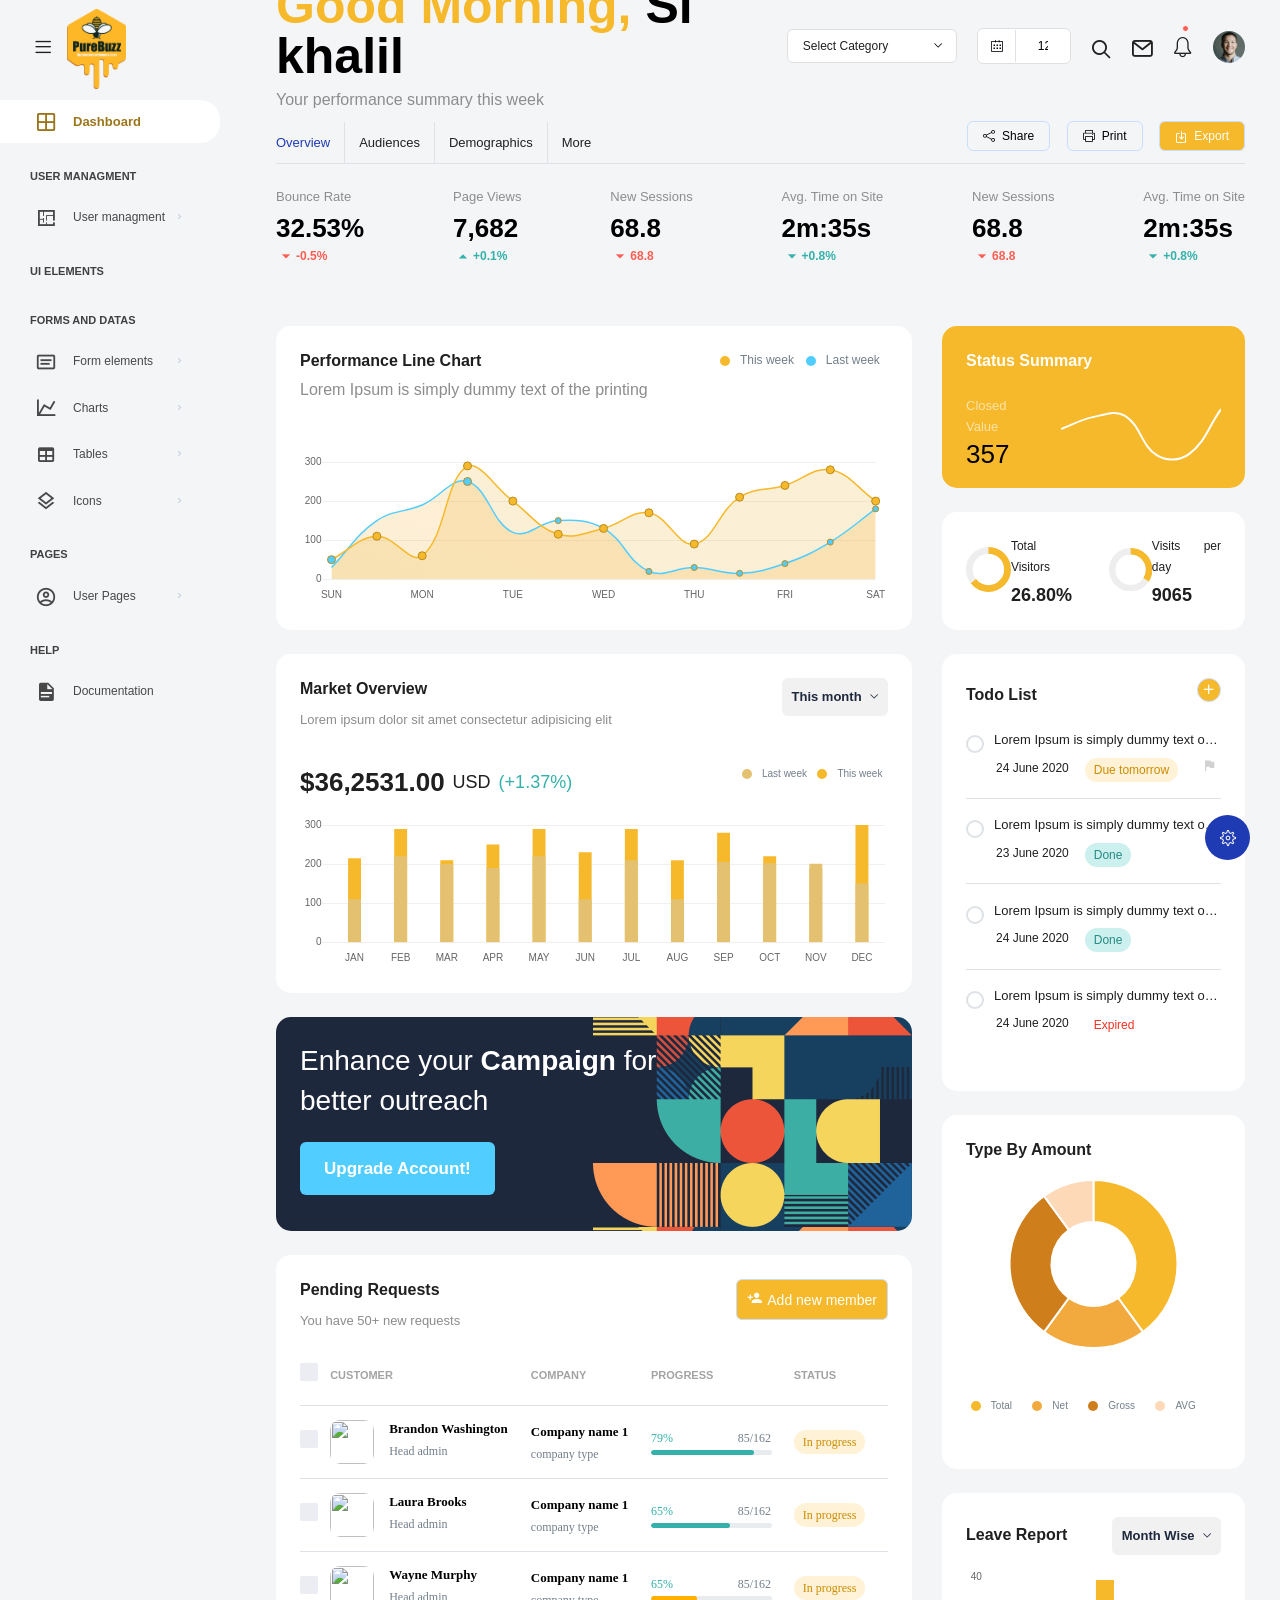
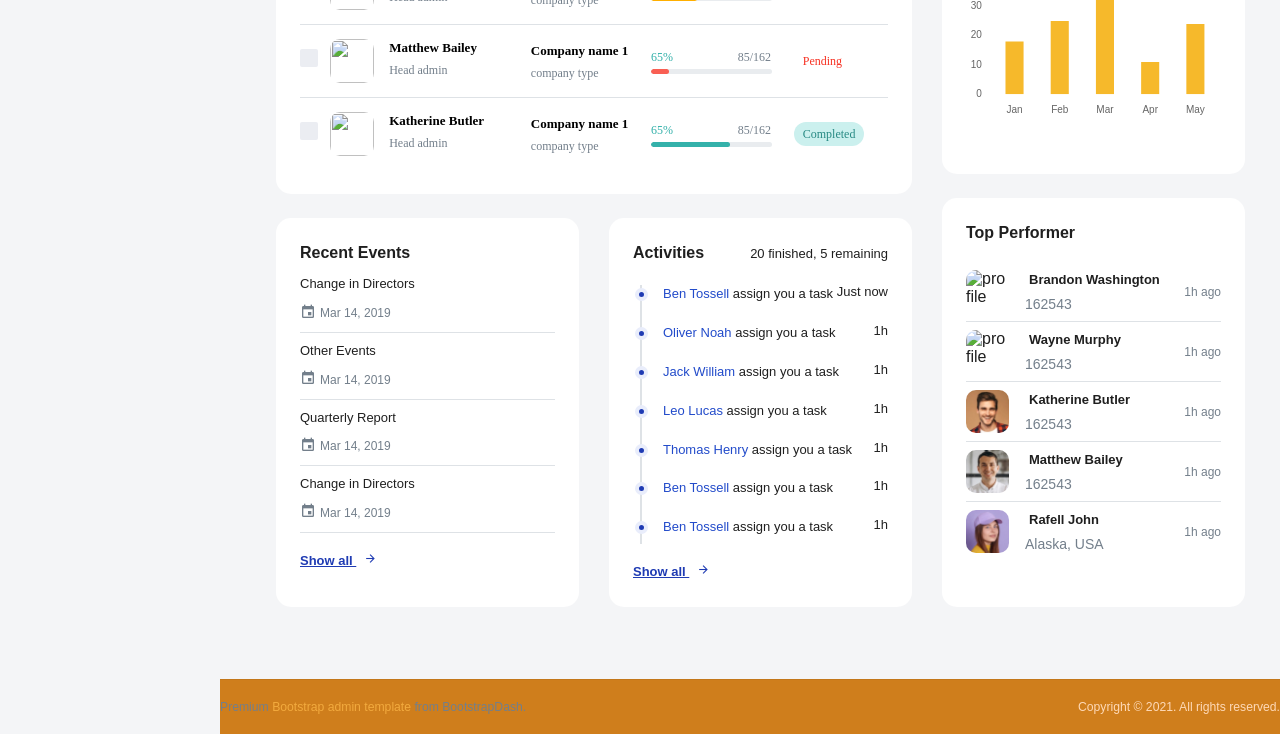
==== commit 44bffd08: "crud back + front + login user" ====
--- a/index.html
+++ b/index.html
@@ -7,21 +7,21 @@
   <meta name="viewport" content="width=device-width, initial-scale=1, shrink-to-fit=no">
   <title>Star Admin2 </title>
   <!-- plugins:css -->
-  <link rel="stylesheet" href="vendors/feather/feather.css">
-  <link rel="stylesheet" href="vendors/mdi/css/materialdesignicons.min.css">
-  <link rel="stylesheet" href="vendors/ti-icons/css/themify-icons.css">
-  <link rel="stylesheet" href=vendors/typicons/typicons.css"">
-  <link rel="stylesheet" href="vendors/simple-line-icons/css/simple-line-icons.css">
-  <link rel="stylesheet" href="vendors/css/vendor.bundle.base.css">
+  <link rel="stylesheet" href="assets/vendors/feather/feather.css">
+  <link rel="stylesheet" href="assets/vendors/mdi/css/materialdesignicons.min.css">
+  <link rel="stylesheet" href="assets/vendors/ti-icons/css/themify-icons.css">
+  <link rel="stylesheet" href=assets/vendors/typicons/typicons.css"">
+  <link rel="stylesheet" href="assets/vendors/simple-line-icons/css/simple-line-icons.css">
+  <link rel="stylesheet" href="assets/vendors/css/vendor.bundle.base.css">
   <!-- endinject -->
   <!-- Plugin css for this page -->
-  <link rel="stylesheet" href="vendors/datatables.net-bs4/dataTables.bootstrap4.css">
-  <link rel="stylesheet" href="js/select.dataTables.min.css">
+  <link rel="stylesheet" href="assets/vendors/datatables.net-bs4/dataTables.bootstrap4.css">
+  <link rel="stylesheet" href="assets/js/select.dataTables.min.css">
   <!-- End plugin css for this page -->
   <!-- inject:css -->
-  <link rel="stylesheet" href="css/vertical-layout-light/style.css">
+  <link rel="stylesheet" href="assets/css/vertical-layout-light/style.css">
   <!-- endinject -->
-  <link rel="shortcut icon" href="images/favicon.png" />
+  <link rel="shortcut icon" href="assets/images/favicon.png" />
 </head>
 <body>
   <div class="container-scroller"> 
@@ -35,7 +35,7 @@
         </div>
         <div>
           <a class="navbar-brand brand-logo" href="index.html">
-            <img src="PureBuzzLogo.png"style="height: 80px;" alt="logo" />
+            <img src="assets/PureBuzzLogo.png"style="height: 80px;" alt="logo" />
           </a>
          
         </div>
@@ -175,10 +175,10 @@
           </li>
           <li class="nav-item dropdown d-none d-lg-block user-dropdown">
             <a class="nav-link" id="UserDropdown" href="#" data-bs-toggle="dropdown" aria-expanded="false">
-              <img class="img-xs rounded-circle" src="images/faces/face8.jpg" alt="Profile image"> </a>
+              <img class="img-xs rounded-circle" src="assets/images/faces/face8.jpg" alt="Profile image"> </a>
             <div class="dropdown-menu dropdown-menu-right navbar-dropdown" aria-labelledby="UserDropdown">
               <div class="dropdown-header text-center">
-                <img class="img-md rounded-circle" src="images/faces/face8.jpg" alt="Profile image">
+                <img class="img-md rounded-circle" src="assets/images/faces/face8.jpg" alt="Profile image">
                 <p class="mb-1 mt-3 font-weight-semibold">Allen Moreno</p>
                 <p class="fw-light text-muted mb-0">allenmoreno@gmail.com</p>
               </div>
@@ -376,12 +376,26 @@
               <span class="menu-title">Dashboard</span>
             </a>
           </li>
-          <li class="nav-item nav-category">UI Elements</li>
+          <li class="nav-item nav-category">User Managment</li>
           <li class="nav-item">
             <a class="nav-link" data-bs-toggle="collapse" href="#ui-basic" aria-expanded="false" aria-controls="ui-basic">
               <i class="menu-icon mdi mdi-floor-plan"></i>
+              <span class="menu-title">User managment</span>
+              <i class="menu-arrow"></i>
+            </a>
+            <div class="collapse" id="ui-basic">
+              <ul class="nav flex-column sub-menu">
+                <li class="nav-item"> <a class="nav-link" href="App/view/Back_Office/User/addUser.html">Add User</a></li>
+                <li class="nav-item"> <a class="nav-link" href="App/view/Back_Office/User/AllUsers.html">Get All Users</a></li>
+              </ul>
+            </div>
+          </li>
+          <li class="nav-item nav-category">UI Elements</li>
+      <!--    <li class="nav-item">
+            <a class="nav-link" data-bs-toggle="collapse" href="#ui-basic" aria-expanded="false" aria-controls="ui-basic">
+              <i class="menu-icon mdi mdi-floor-plan"></i>
               <span class="menu-title">UI Elements</span>
-              <i class="menu-arrow"></i> 
+              <i class="menu-arrow"></i>
             </a>
             <div class="collapse" id="ui-basic">
               <ul class="nav flex-column sub-menu">
@@ -390,7 +404,7 @@
                 <li class="nav-item"> <a class="nav-link" href="pages/ui-features/typography.html">Typography</a></li>
               </ul>
             </div>
-          </li>
+          </li>-->
           <li class="nav-item nav-category">Forms and Datas</li>
           <li class="nav-item">
             <a class="nav-link" data-bs-toggle="collapse" href="#form-elements" aria-expanded="false" aria-controls="form-elements">
@@ -1139,7 +1153,7 @@
                                       </div>
                                       <div class="wrapper d-flex align-items-center justify-content-between py-2 border-bottom">
                                         <div class="d-flex">
-                                          <img class="img-sm rounded-10" src="images/faces/face3.jpg" alt="profile">
+                                          <img class="img-sm rounded-10" src="assets/images/faces/face3.jpg" alt="profile">
                                           <div class="wrapper ms-3">
                                             <p class="ms-1 mb-1 fw-bold">Katherine Butler</p>
                                             <small class="text-muted mb-0">162543</small>
@@ -1151,7 +1165,7 @@
                                       </div>
                                       <div class="wrapper d-flex align-items-center justify-content-between py-2 border-bottom">
                                         <div class="d-flex">
-                                          <img class="img-sm rounded-10" src="images/faces/face4.jpg" alt="profile">
+                                          <img class="img-sm rounded-10" src="assets/images/faces/face4.jpg" alt="profile">
                                           <div class="wrapper ms-3">
                                             <p class="ms-1 mb-1 fw-bold">Matthew Bailey</p>
                                             <small class="text-muted mb-0">162543</small>
@@ -1163,7 +1177,7 @@
                                       </div>
                                       <div class="wrapper d-flex align-items-center justify-content-between pt-2">
                                         <div class="d-flex">
-                                          <img class="img-sm rounded-10" src="images/faces/face5.jpg" alt="profile">
+                                          <img class="img-sm rounded-10" src="assets/images/faces/face5.jpg" alt="profile">
                                           <div class="wrapper ms-3">
                                             <p class="ms-1 mb-1 fw-bold">Rafell John</p>
                                             <small class="text-muted mb-0">Alaska, USA</small>
@@ -1205,24 +1219,24 @@
   <!-- container-scroller -->
 
   <!-- plugins:js -->
-  <script src="vendors/js/vendor.bundle.base.js"></script>
+  <script src="assets/vendors/js/vendor.bundle.base.js"></script>
   <!-- endinject -->
   <!-- Plugin js for this page -->
-  <script src="vendors/chart.js/Chart.min.js"></script>
-  <script src="vendors/bootstrap-datepicker/bootstrap-datepicker.min.js"></script>
-  <script src="vendors/progressbar.js/progressbar.min.js"></script>
+  <script src="assets/vendors/chart.js/Chart.min.js"></script>
+  <script src="assets/vendors/bootstrap-datepicker/bootstrap-datepicker.min.js"></script>
+  <script src="assets/vendors/progressbar.js/progressbar.min.js"></script>
 
   <!-- End plugin js for this page -->
   <!-- inject:js -->
-  <script src="js/off-canvas.js"></script>
-  <script src="js/hoverable-collapse.js"></script>
-  <script src="js/template.js"></script>
-  <script src="js/settings.js"></script>
-  <script src="js/todolist.js"></script>
+  <script src="assets/js/off-canvas.js"></script>
+  <script src="assets/js/hoverable-collapse.js"></script>
+  <script src="assets/js/template.js"></script>
+  <script src="assets/js/settings.js"></script>
+  <script src="assets/js/todolist.js"></script>
   <!-- endinject -->
   <!-- Custom js for this page-->
-  <script src="js/dashboard.js"></script>
-  <script src="js/Chart.roundedBarCharts.js"></script>
+  <script src="assets/js/dashboard.js"></script>
+  <script src="assets/js/Chart.roundedBarCharts.js"></script>
   <!-- End custom js for this page-->
 </body>
 
--- a/assets/vendors/feather/feather.css
+++ b/assets/vendors/feather/feather.css
@@ -0,0 +1,572 @@
+@charset "UTF-8";
+ 
+@font-face {
+  font-family: "feather";
+  src:url("fonts/feather-webfont.eot");
+  src:url("fonts/feather-webfont.eot?#iefix") format("embedded-opentype"),
+    url("fonts/feather-webfont.woff") format("woff"),
+    url("fonts/feather-webfont.ttf") format("truetype"),
+    url("fonts/feather-webfont.svg#feather") format("svg");
+  font-weight: normal;
+  font-style: normal;
+}
+
+/* Character Mapping Method */
+ 
+[data-icon]:before {
+  display: inline-block;
+  font-family: "feather";
+  content: attr(data-icon);
+  font-style: normal;
+  font-weight: normal;
+  font-variant: normal;
+  text-transform: none;
+  speak: none;
+  line-height: 1;
+  -webkit-font-smoothing: antialiased;
+  -moz-osx-font-smoothing: grayscale;
+}
+
+/* CSS Class Mapping Method */
+ 
+[class^="icon-"],
+[class*=" icon-"] {
+  display: inline-block;
+  font-family: "feather";
+  font-style: normal;
+  font-weight: normal;
+  font-variant: normal;
+  text-transform: none;
+  speak: none;
+  line-height: 1;
+  -webkit-font-smoothing: antialiased;
+  -moz-osx-font-smoothing: grayscale;
+}
+
+.icon-eye:before {
+  content: "\e000";
+}
+
+.icon-paper-clip:before {
+  content: "\e001";
+}
+
+.icon-mail:before {
+  content: "\e002";
+}
+
+.icon-mail:before {
+  content: "\e002";
+}
+
+.icon-toggle:before {
+  content: "\e003";
+}
+
+.icon-layout:before {
+  content: "\e004";
+}
+
+.icon-link:before {
+  content: "\e005";
+}
+
+.icon-bell:before {
+  content: "\e006";
+}
+
+.icon-lock:before {
+  content: "\e007";
+}
+
+.icon-unlock:before {
+  content: "\e008";
+}
+
+.icon-ribbon:before {
+  content: "\e009";
+}
+
+.icon-image:before {
+  content: "\e010";
+}
+
+.icon-signal:before {
+  content: "\e011";
+}
+
+.icon-target:before {
+  content: "\e012";
+}
+
+.icon-clipboard:before {
+  content: "\e013";
+}
+
+.icon-clock:before {
+  content: "\e014";
+}
+
+.icon-clock:before {
+  content: "\e014";
+}
+
+.icon-watch:before {
+  content: "\e015";
+}
+
+.icon-air-play:before {
+  content: "\e016";
+}
+
+.icon-camera:before {
+  content: "\e017";
+}
+
+.icon-video:before {
+  content: "\e018";
+}
+
+.icon-disc:before {
+  content: "\e019";
+}
+
+.icon-printer:before {
+  content: "\e020";
+}
+
+.icon-monitor:before {
+  content: "\e021";
+}
+
+.icon-server:before {
+  content: "\e022";
+}
+
+.icon-cog:before {
+  content: "\e023";
+}
+
+.icon-heart:before {
+  content: "\e024";
+}
+
+.icon-paragraph:before {
+  content: "\e025";
+}
+
+.icon-align-justify:before {
+  content: "\e026";
+}
+
+.icon-align-left:before {
+  content: "\e027";
+}
+
+.icon-align-center:before {
+  content: "\e028";
+}
+
+.icon-align-right:before {
+  content: "\e029";
+}
+
+.icon-book:before {
+  content: "\e030";
+}
+
+.icon-layers:before {
+  content: "\e031";
+}
+
+.icon-stack:before {
+  content: "\e032";
+}
+
+.icon-stack-2:before {
+  content: "\e033";
+}
+
+.icon-paper:before {
+  content: "\e034";
+}
+
+.icon-paper-stack:before {
+  content: "\e035";
+}
+
+.icon-search:before {
+  content: "\e036";
+}
+
+.icon-zoom-in:before {
+  content: "\e037";
+}
+
+.icon-zoom-out:before {
+  content: "\e038";
+}
+
+.icon-reply:before {
+  content: "\e039";
+}
+
+.icon-circle-plus:before {
+  content: "\e040";
+}
+
+.icon-circle-minus:before {
+  content: "\e041";
+}
+
+.icon-circle-check:before {
+  content: "\e042";
+}
+
+.icon-circle-cross:before {
+  content: "\e043";
+}
+
+.icon-square-plus:before {
+  content: "\e044";
+}
+
+.icon-square-minus:before {
+  content: "\e045";
+}
+
+.icon-square-check:before {
+  content: "\e046";
+}
+
+.icon-square-cross:before {
+  content: "\e047";
+}
+
+.icon-microphone:before {
+  content: "\e048";
+}
+
+.icon-record:before {
+  content: "\e049";
+}
+
+.icon-skip-back:before {
+  content: "\e050";
+}
+
+.icon-rewind:before {
+  content: "\e051";
+}
+
+.icon-play:before {
+  content: "\e052";
+}
+
+.icon-pause:before {
+  content: "\e053";
+}
+
+.icon-stop:before {
+  content: "\e054";
+}
+
+.icon-fast-forward:before {
+  content: "\e055";
+}
+
+.icon-skip-forward:before {
+  content: "\e056";
+}
+
+.icon-shuffle:before {
+  content: "\e057";
+}
+
+.icon-repeat:before {
+  content: "\e058";
+}
+
+.icon-folder:before {
+  content: "\e059";
+}
+
+.icon-umbrella:before {
+  content: "\e060";
+}
+
+.icon-moon:before {
+  content: "\e061";
+}
+
+.icon-thermometer:before {
+  content: "\e062";
+}
+
+.icon-drop:before {
+  content: "\e063";
+}
+
+.icon-sun:before {
+  content: "\e064";
+}
+
+.icon-cloud:before {
+  content: "\e065";
+}
+
+.icon-cloud-upload:before {
+  content: "\e066";
+}
+
+.icon-cloud-download:before {
+  content: "\e067";
+}
+
+.icon-upload:before {
+  content: "\e068";
+}
+
+.icon-download:before {
+  content: "\e069";
+}
+
+.icon-location:before {
+  content: "\e070";
+}
+
+.icon-location-2:before {
+  content: "\e071";
+}
+
+.icon-map:before {
+  content: "\e072";
+}
+
+.icon-battery:before {
+  content: "\e073";
+}
+
+.icon-head:before {
+  content: "\e074";
+}
+
+.icon-briefcase:before {
+  content: "\e075";
+}
+
+.icon-speech-bubble:before {
+  content: "\e076";
+}
+
+.icon-anchor:before {
+  content: "\e077";
+}
+
+.icon-globe:before {
+  content: "\e078";
+}
+
+.icon-box:before {
+  content: "\e079";
+}
+
+.icon-reload:before {
+  content: "\e080";
+}
+
+.icon-share:before {
+  content: "\e081";
+}
+
+.icon-marquee:before {
+  content: "\e082";
+}
+
+.icon-marquee-plus:before {
+  content: "\e083";
+}
+
+.icon-marquee-minus:before {
+  content: "\e084";
+}
+
+.icon-tag:before {
+  content: "\e085";
+}
+
+.icon-power:before {
+  content: "\e086";
+}
+
+.icon-command:before {
+  content: "\e087";
+}
+
+.icon-alt:before {
+  content: "\e088";
+}
+
+.icon-esc:before {
+  content: "\e089";
+}
+
+.icon-bar-graph:before {
+  content: "\e090";
+}
+
+.icon-bar-graph-2:before {
+  content: "\e091";
+}
+
+.icon-pie-graph:before {
+  content: "\e092";
+}
+
+.icon-star:before {
+  content: "\e093";
+}
+
+.icon-arrow-left:before {
+  content: "\e094";
+}
+
+.icon-arrow-right:before {
+  content: "\e095";
+}
+
+.icon-arrow-up:before {
+  content: "\e096";
+}
+
+.icon-arrow-down:before {
+  content: "\e097";
+}
+
+.icon-volume:before {
+  content: "\e098";
+}
+
+.icon-mute:before {
+  content: "\e099";
+}
+
+.icon-content-right:before {
+  content: "\e100";
+}
+
+.icon-content-left:before {
+  content: "\e101";
+}
+
+.icon-grid:before {
+  content: "\e102";
+}
+
+.icon-grid-2:before {
+  content: "\e103";
+}
+
+.icon-columns:before {
+  content: "\e104";
+}
+
+.icon-loader:before {
+  content: "\e105";
+}
+
+.icon-bag:before {
+  content: "\e106";
+}
+
+.icon-ban:before {
+  content: "\e107";
+}
+
+.icon-flag:before {
+  content: "\e108";
+}
+
+.icon-trash:before {
+  content: "\e109";
+}
+
+.icon-expand:before {
+  content: "\e110";
+}
+
+.icon-contract:before {
+  content: "\e111";
+}
+
+.icon-maximize:before {
+  content: "\e112";
+}
+
+.icon-minimize:before {
+  content: "\e113";
+}
+
+.icon-plus:before {
+  content: "\e114";
+}
+
+.icon-minus:before {
+  content: "\e115";
+}
+
+.icon-check:before {
+  content: "\e116";
+}
+
+.icon-cross:before {
+  content: "\e117";
+}
+
+.icon-move:before {
+  content: "\e118";
+}
+
+.icon-delete:before {
+  content: "\e119";
+}
+
+.icon-menu:before {
+  content: "\e120";
+}
+
+.icon-archive:before {
+  content: "\e121";
+}
+
+.icon-inbox:before {
+  content: "\e122";
+}
+
+.icon-outbox:before {
+  content: "\e123";
+}
+
+.icon-file:before {
+  content: "\e124";
+}
+
+.icon-file-add:before {
+  content: "\e125";
+}
+
+.icon-file-subtract:before {
+  content: "\e126";
+}
+
+.icon-help:before {
+  content: "\e127";
+}
+
+.icon-open:before {
+  content: "\e128";
+}
+
+.icon-ellipsis:before {
+  content: "\e129";
+}
--- a/assets/vendors/ti-icons/css/themify-icons.css
+++ b/assets/vendors/ti-icons/css/themify-icons.css
@@ -0,0 +1,1081 @@
+@font-face {
+	font-family: 'themify';
+	src:url('../fonts/themify.eot');
+	src:url('../fonts/themify.eot?#iefix') format('embedded-opentype'),
+		url('../fonts/themify.woff') format('woff'),
+		url('../fonts/themify.ttf') format('truetype'),
+		url('../fonts/themify.svg') format('svg');
+	font-weight: normal;
+	font-style: normal;
+}
+
+[class^="ti-"], [class*=" ti-"] {
+	font-family: 'themify';
+	speak: none;
+	font-style: normal;
+	font-weight: normal;
+	font-variant: normal;
+	text-transform: none;
+	line-height: 1;
+
+	/* Better Font Rendering =========== */
+	-webkit-font-smoothing: antialiased;
+	-moz-osx-font-smoothing: grayscale;
+}
+
+.ti-wand:before {
+	content: "\e600";
+}
+.ti-volume:before {
+	content: "\e601";
+}
+.ti-user:before {
+	content: "\e602";
+}
+.ti-unlock:before {
+	content: "\e603";
+}
+.ti-unlink:before {
+	content: "\e604";
+}
+.ti-trash:before {
+	content: "\e605";
+}
+.ti-thought:before {
+	content: "\e606";
+}
+.ti-target:before {
+	content: "\e607";
+}
+.ti-tag:before {
+	content: "\e608";
+}
+.ti-tablet:before {
+	content: "\e609";
+}
+.ti-star:before {
+	content: "\e60a";
+}
+.ti-spray:before {
+	content: "\e60b";
+}
+.ti-signal:before {
+	content: "\e60c";
+}
+.ti-shopping-cart:before {
+	content: "\e60d";
+}
+.ti-shopping-cart-full:before {
+	content: "\e60e";
+}
+.ti-settings:before {
+	content: "\e60f";
+}
+.ti-search:before {
+	content: "\e610";
+}
+.ti-zoom-in:before {
+	content: "\e611";
+}
+.ti-zoom-out:before {
+	content: "\e612";
+}
+.ti-cut:before {
+	content: "\e613";
+}
+.ti-ruler:before {
+	content: "\e614";
+}
+.ti-ruler-pencil:before {
+	content: "\e615";
+}
+.ti-ruler-alt:before {
+	content: "\e616";
+}
+.ti-bookmark:before {
+	content: "\e617";
+}
+.ti-bookmark-alt:before {
+	content: "\e618";
+}
+.ti-reload:before {
+	content: "\e619";
+}
+.ti-plus:before {
+	content: "\e61a";
+}
+.ti-pin:before {
+	content: "\e61b";
+}
+.ti-pencil:before {
+	content: "\e61c";
+}
+.ti-pencil-alt:before {
+	content: "\e61d";
+}
+.ti-paint-roller:before {
+	content: "\e61e";
+}
+.ti-paint-bucket:before {
+	content: "\e61f";
+}
+.ti-na:before {
+	content: "\e620";
+}
+.ti-mobile:before {
+	content: "\e621";
+}
+.ti-minus:before {
+	content: "\e622";
+}
+.ti-medall:before {
+	content: "\e623";
+}
+.ti-medall-alt:before {
+	content: "\e624";
+}
+.ti-marker:before {
+	content: "\e625";
+}
+.ti-marker-alt:before {
+	content: "\e626";
+}
+.ti-arrow-up:before {
+	content: "\e627";
+}
+.ti-arrow-right:before {
+	content: "\e628";
+}
+.ti-arrow-left:before {
+	content: "\e629";
+}
+.ti-arrow-down:before {
+	content: "\e62a";
+}
+.ti-lock:before {
+	content: "\e62b";
+}
+.ti-location-arrow:before {
+	content: "\e62c";
+}
+.ti-link:before {
+	content: "\e62d";
+}
+.ti-layout:before {
+	content: "\e62e";
+}
+.ti-layers:before {
+	content: "\e62f";
+}
+.ti-layers-alt:before {
+	content: "\e630";
+}
+.ti-key:before {
+	content: "\e631";
+}
+.ti-import:before {
+	content: "\e632";
+}
+.ti-image:before {
+	content: "\e633";
+}
+.ti-heart:before {
+	content: "\e634";
+}
+.ti-heart-broken:before {
+	content: "\e635";
+}
+.ti-hand-stop:before {
+	content: "\e636";
+}
+.ti-hand-open:before {
+	content: "\e637";
+}
+.ti-hand-drag:before {
+	content: "\e638";
+}
+.ti-folder:before {
+	content: "\e639";
+}
+.ti-flag:before {
+	content: "\e63a";
+}
+.ti-flag-alt:before {
+	content: "\e63b";
+}
+.ti-flag-alt-2:before {
+	content: "\e63c";
+}
+.ti-eye:before {
+	content: "\e63d";
+}
+.ti-export:before {
+	content: "\e63e";
+}
+.ti-exchange-vertical:before {
+	content: "\e63f";
+}
+.ti-desktop:before {
+	content: "\e640";
+}
+.ti-cup:before {
+	content: "\e641";
+}
+.ti-crown:before {
+	content: "\e642";
+}
+.ti-comments:before {
+	content: "\e643";
+}
+.ti-comment:before {
+	content: "\e644";
+}
+.ti-comment-alt:before {
+	content: "\e645";
+}
+.ti-close:before {
+	content: "\e646";
+}
+.ti-clip:before {
+	content: "\e647";
+}
+.ti-angle-up:before {
+	content: "\e648";
+}
+.ti-angle-right:before {
+	content: "\e649";
+}
+.ti-angle-left:before {
+	content: "\e64a";
+}
+.ti-angle-down:before {
+	content: "\e64b";
+}
+.ti-check:before {
+	content: "\e64c";
+}
+.ti-check-box:before {
+	content: "\e64d";
+}
+.ti-camera:before {
+	content: "\e64e";
+}
+.ti-announcement:before {
+	content: "\e64f";
+}
+.ti-brush:before {
+	content: "\e650";
+}
+.ti-briefcase:before {
+	content: "\e651";
+}
+.ti-bolt:before {
+	content: "\e652";
+}
+.ti-bolt-alt:before {
+	content: "\e653";
+}
+.ti-blackboard:before {
+	content: "\e654";
+}
+.ti-bag:before {
+	content: "\e655";
+}
+.ti-move:before {
+	content: "\e656";
+}
+.ti-arrows-vertical:before {
+	content: "\e657";
+}
+.ti-arrows-horizontal:before {
+	content: "\e658";
+}
+.ti-fullscreen:before {
+	content: "\e659";
+}
+.ti-arrow-top-right:before {
+	content: "\e65a";
+}
+.ti-arrow-top-left:before {
+	content: "\e65b";
+}
+.ti-arrow-circle-up:before {
+	content: "\e65c";
+}
+.ti-arrow-circle-right:before {
+	content: "\e65d";
+}
+.ti-arrow-circle-left:before {
+	content: "\e65e";
+}
+.ti-arrow-circle-down:before {
+	content: "\e65f";
+}
+.ti-angle-double-up:before {
+	content: "\e660";
+}
+.ti-angle-double-right:before {
+	content: "\e661";
+}
+.ti-angle-double-left:before {
+	content: "\e662";
+}
+.ti-angle-double-down:before {
+	content: "\e663";
+}
+.ti-zip:before {
+	content: "\e664";
+}
+.ti-world:before {
+	content: "\e665";
+}
+.ti-wheelchair:before {
+	content: "\e666";
+}
+.ti-view-list:before {
+	content: "\e667";
+}
+.ti-view-list-alt:before {
+	content: "\e668";
+}
+.ti-view-grid:before {
+	content: "\e669";
+}
+.ti-uppercase:before {
+	content: "\e66a";
+}
+.ti-upload:before {
+	content: "\e66b";
+}
+.ti-underline:before {
+	content: "\e66c";
+}
+.ti-truck:before {
+	content: "\e66d";
+}
+.ti-timer:before {
+	content: "\e66e";
+}
+.ti-ticket:before {
+	content: "\e66f";
+}
+.ti-thumb-up:before {
+	content: "\e670";
+}
+.ti-thumb-down:before {
+	content: "\e671";
+}
+.ti-text:before {
+	content: "\e672";
+}
+.ti-stats-up:before {
+	content: "\e673";
+}
+.ti-stats-down:before {
+	content: "\e674";
+}
+.ti-split-v:before {
+	content: "\e675";
+}
+.ti-split-h:before {
+	content: "\e676";
+}
+.ti-smallcap:before {
+	content: "\e677";
+}
+.ti-shine:before {
+	content: "\e678";
+}
+.ti-shift-right:before {
+	content: "\e679";
+}
+.ti-shift-left:before {
+	content: "\e67a";
+}
+.ti-shield:before {
+	content: "\e67b";
+}
+.ti-notepad:before {
+	content: "\e67c";
+}
+.ti-server:before {
+	content: "\e67d";
+}
+.ti-quote-right:before {
+	content: "\e67e";
+}
+.ti-quote-left:before {
+	content: "\e67f";
+}
+.ti-pulse:before {
+	content: "\e680";
+}
+.ti-printer:before {
+	content: "\e681";
+}
+.ti-power-off:before {
+	content: "\e682";
+}
+.ti-plug:before {
+	content: "\e683";
+}
+.ti-pie-chart:before {
+	content: "\e684";
+}
+.ti-paragraph:before {
+	content: "\e685";
+}
+.ti-panel:before {
+	content: "\e686";
+}
+.ti-package:before {
+	content: "\e687";
+}
+.ti-music:before {
+	content: "\e688";
+}
+.ti-music-alt:before {
+	content: "\e689";
+}
+.ti-mouse:before {
+	content: "\e68a";
+}
+.ti-mouse-alt:before {
+	content: "\e68b";
+}
+.ti-money:before {
+	content: "\e68c";
+}
+.ti-microphone:before {
+	content: "\e68d";
+}
+.ti-menu:before {
+	content: "\e68e";
+}
+.ti-menu-alt:before {
+	content: "\e68f";
+}
+.ti-map:before {
+	content: "\e690";
+}
+.ti-map-alt:before {
+	content: "\e691";
+}
+.ti-loop:before {
+	content: "\e692";
+}
+.ti-location-pin:before {
+	content: "\e693";
+}
+.ti-list:before {
+	content: "\e694";
+}
+.ti-light-bulb:before {
+	content: "\e695";
+}
+.ti-Italic:before {
+	content: "\e696";
+}
+.ti-info:before {
+	content: "\e697";
+}
+.ti-infinite:before {
+	content: "\e698";
+}
+.ti-id-badge:before {
+	content: "\e699";
+}
+.ti-hummer:before {
+	content: "\e69a";
+}
+.ti-home:before {
+	content: "\e69b";
+}
+.ti-help:before {
+	content: "\e69c";
+}
+.ti-headphone:before {
+	content: "\e69d";
+}
+.ti-harddrives:before {
+	content: "\e69e";
+}
+.ti-harddrive:before {
+	content: "\e69f";
+}
+.ti-gift:before {
+	content: "\e6a0";
+}
+.ti-game:before {
+	content: "\e6a1";
+}
+.ti-filter:before {
+	content: "\e6a2";
+}
+.ti-files:before {
+	content: "\e6a3";
+}
+.ti-file:before {
+	content: "\e6a4";
+}
+.ti-eraser:before {
+	content: "\e6a5";
+}
+.ti-envelope:before {
+	content: "\e6a6";
+}
+.ti-download:before {
+	content: "\e6a7";
+}
+.ti-direction:before {
+	content: "\e6a8";
+}
+.ti-direction-alt:before {
+	content: "\e6a9";
+}
+.ti-dashboard:before {
+	content: "\e6aa";
+}
+.ti-control-stop:before {
+	content: "\e6ab";
+}
+.ti-control-shuffle:before {
+	content: "\e6ac";
+}
+.ti-control-play:before {
+	content: "\e6ad";
+}
+.ti-control-pause:before {
+	content: "\e6ae";
+}
+.ti-control-forward:before {
+	content: "\e6af";
+}
+.ti-control-backward:before {
+	content: "\e6b0";
+}
+.ti-cloud:before {
+	content: "\e6b1";
+}
+.ti-cloud-up:before {
+	content: "\e6b2";
+}
+.ti-cloud-down:before {
+	content: "\e6b3";
+}
+.ti-clipboard:before {
+	content: "\e6b4";
+}
+.ti-car:before {
+	content: "\e6b5";
+}
+.ti-calendar:before {
+	content: "\e6b6";
+}
+.ti-book:before {
+	content: "\e6b7";
+}
+.ti-bell:before {
+	content: "\e6b8";
+}
+.ti-basketball:before {
+	content: "\e6b9";
+}
+.ti-bar-chart:before {
+	content: "\e6ba";
+}
+.ti-bar-chart-alt:before {
+	content: "\e6bb";
+}
+.ti-back-right:before {
+	content: "\e6bc";
+}
+.ti-back-left:before {
+	content: "\e6bd";
+}
+.ti-arrows-corner:before {
+	content: "\e6be";
+}
+.ti-archive:before {
+	content: "\e6bf";
+}
+.ti-anchor:before {
+	content: "\e6c0";
+}
+.ti-align-right:before {
+	content: "\e6c1";
+}
+.ti-align-left:before {
+	content: "\e6c2";
+}
+.ti-align-justify:before {
+	content: "\e6c3";
+}
+.ti-align-center:before {
+	content: "\e6c4";
+}
+.ti-alert:before {
+	content: "\e6c5";
+}
+.ti-alarm-clock:before {
+	content: "\e6c6";
+}
+.ti-agenda:before {
+	content: "\e6c7";
+}
+.ti-write:before {
+	content: "\e6c8";
+}
+.ti-window:before {
+	content: "\e6c9";
+}
+.ti-widgetized:before {
+	content: "\e6ca";
+}
+.ti-widget:before {
+	content: "\e6cb";
+}
+.ti-widget-alt:before {
+	content: "\e6cc";
+}
+.ti-wallet:before {
+	content: "\e6cd";
+}
+.ti-video-clapper:before {
+	content: "\e6ce";
+}
+.ti-video-camera:before {
+	content: "\e6cf";
+}
+.ti-vector:before {
+	content: "\e6d0";
+}
+.ti-themify-logo:before {
+	content: "\e6d1";
+}
+.ti-themify-favicon:before {
+	content: "\e6d2";
+}
+.ti-themify-favicon-alt:before {
+	content: "\e6d3";
+}
+.ti-support:before {
+	content: "\e6d4";
+}
+.ti-stamp:before {
+	content: "\e6d5";
+}
+.ti-split-v-alt:before {
+	content: "\e6d6";
+}
+.ti-slice:before {
+	content: "\e6d7";
+}
+.ti-shortcode:before {
+	content: "\e6d8";
+}
+.ti-shift-right-alt:before {
+	content: "\e6d9";
+}
+.ti-shift-left-alt:before {
+	content: "\e6da";
+}
+.ti-ruler-alt-2:before {
+	content: "\e6db";
+}
+.ti-receipt:before {
+	content: "\e6dc";
+}
+.ti-pin2:before {
+	content: "\e6dd";
+}
+.ti-pin-alt:before {
+	content: "\e6de";
+}
+.ti-pencil-alt2:before {
+	content: "\e6df";
+}
+.ti-palette:before {
+	content: "\e6e0";
+}
+.ti-more:before {
+	content: "\e6e1";
+}
+.ti-more-alt:before {
+	content: "\e6e2";
+}
+.ti-microphone-alt:before {
+	content: "\e6e3";
+}
+.ti-magnet:before {
+	content: "\e6e4";
+}
+.ti-line-double:before {
+	content: "\e6e5";
+}
+.ti-line-dotted:before {
+	content: "\e6e6";
+}
+.ti-line-dashed:before {
+	content: "\e6e7";
+}
+.ti-layout-width-full:before {
+	content: "\e6e8";
+}
+.ti-layout-width-default:before {
+	content: "\e6e9";
+}
+.ti-layout-width-default-alt:before {
+	content: "\e6ea";
+}
+.ti-layout-tab:before {
+	content: "\e6eb";
+}
+.ti-layout-tab-window:before {
+	content: "\e6ec";
+}
+.ti-layout-tab-v:before {
+	content: "\e6ed";
+}
+.ti-layout-tab-min:before {
+	content: "\e6ee";
+}
+.ti-layout-slider:before {
+	content: "\e6ef";
+}
+.ti-layout-slider-alt:before {
+	content: "\e6f0";
+}
+.ti-layout-sidebar-right:before {
+	content: "\e6f1";
+}
+.ti-layout-sidebar-none:before {
+	content: "\e6f2";
+}
+.ti-layout-sidebar-left:before {
+	content: "\e6f3";
+}
+.ti-layout-placeholder:before {
+	content: "\e6f4";
+}
+.ti-layout-menu:before {
+	content: "\e6f5";
+}
+.ti-layout-menu-v:before {
+	content: "\e6f6";
+}
+.ti-layout-menu-separated:before {
+	content: "\e6f7";
+}
+.ti-layout-menu-full:before {
+	content: "\e6f8";
+}
+.ti-layout-media-right-alt:before {
+	content: "\e6f9";
+}
+.ti-layout-media-right:before {
+	content: "\e6fa";
+}
+.ti-layout-media-overlay:before {
+	content: "\e6fb";
+}
+.ti-layout-media-overlay-alt:before {
+	content: "\e6fc";
+}
+.ti-layout-media-overlay-alt-2:before {
+	content: "\e6fd";
+}
+.ti-layout-media-left-alt:before {
+	content: "\e6fe";
+}
+.ti-layout-media-left:before {
+	content: "\e6ff";
+}
+.ti-layout-media-center-alt:before {
+	content: "\e700";
+}
+.ti-layout-media-center:before {
+	content: "\e701";
+}
+.ti-layout-list-thumb:before {
+	content: "\e702";
+}
+.ti-layout-list-thumb-alt:before {
+	content: "\e703";
+}
+.ti-layout-list-post:before {
+	content: "\e704";
+}
+.ti-layout-list-large-image:before {
+	content: "\e705";
+}
+.ti-layout-line-solid:before {
+	content: "\e706";
+}
+.ti-layout-grid4:before {
+	content: "\e707";
+}
+.ti-layout-grid3:before {
+	content: "\e708";
+}
+.ti-layout-grid2:before {
+	content: "\e709";
+}
+.ti-layout-grid2-thumb:before {
+	content: "\e70a";
+}
+.ti-layout-cta-right:before {
+	content: "\e70b";
+}
+.ti-layout-cta-left:before {
+	content: "\e70c";
+}
+.ti-layout-cta-center:before {
+	content: "\e70d";
+}
+.ti-layout-cta-btn-right:before {
+	content: "\e70e";
+}
+.ti-layout-cta-btn-left:before {
+	content: "\e70f";
+}
+.ti-layout-column4:before {
+	content: "\e710";
+}
+.ti-layout-column3:before {
+	content: "\e711";
+}
+.ti-layout-column2:before {
+	content: "\e712";
+}
+.ti-layout-accordion-separated:before {
+	content: "\e713";
+}
+.ti-layout-accordion-merged:before {
+	content: "\e714";
+}
+.ti-layout-accordion-list:before {
+	content: "\e715";
+}
+.ti-ink-pen:before {
+	content: "\e716";
+}
+.ti-info-alt:before {
+	content: "\e717";
+}
+.ti-help-alt:before {
+	content: "\e718";
+}
+.ti-headphone-alt:before {
+	content: "\e719";
+}
+.ti-hand-point-up:before {
+	content: "\e71a";
+}
+.ti-hand-point-right:before {
+	content: "\e71b";
+}
+.ti-hand-point-left:before {
+	content: "\e71c";
+}
+.ti-hand-point-down:before {
+	content: "\e71d";
+}
+.ti-gallery:before {
+	content: "\e71e";
+}
+.ti-face-smile:before {
+	content: "\e71f";
+}
+.ti-face-sad:before {
+	content: "\e720";
+}
+.ti-credit-card:before {
+	content: "\e721";
+}
+.ti-control-skip-forward:before {
+	content: "\e722";
+}
+.ti-control-skip-backward:before {
+	content: "\e723";
+}
+.ti-control-record:before {
+	content: "\e724";
+}
+.ti-control-eject:before {
+	content: "\e725";
+}
+.ti-comments-smiley:before {
+	content: "\e726";
+}
+.ti-brush-alt:before {
+	content: "\e727";
+}
+.ti-youtube:before {
+	content: "\e728";
+}
+.ti-vimeo:before {
+	content: "\e729";
+}
+.ti-twitter:before {
+	content: "\e72a";
+}
+.ti-time:before {
+	content: "\e72b";
+}
+.ti-tumblr:before {
+	content: "\e72c";
+}
+.ti-skype:before {
+	content: "\e72d";
+}
+.ti-share:before {
+	content: "\e72e";
+}
+.ti-share-alt:before {
+	content: "\e72f";
+}
+.ti-rocket:before {
+	content: "\e730";
+}
+.ti-pinterest:before {
+	content: "\e731";
+}
+.ti-new-window:before {
+	content: "\e732";
+}
+.ti-microsoft:before {
+	content: "\e733";
+}
+.ti-list-ol:before {
+	content: "\e734";
+}
+.ti-linkedin:before {
+	content: "\e735";
+}
+.ti-layout-sidebar-2:before {
+	content: "\e736";
+}
+.ti-layout-grid4-alt:before {
+	content: "\e737";
+}
+.ti-layout-grid3-alt:before {
+	content: "\e738";
+}
+.ti-layout-grid2-alt:before {
+	content: "\e739";
+}
+.ti-layout-column4-alt:before {
+	content: "\e73a";
+}
+.ti-layout-column3-alt:before {
+	content: "\e73b";
+}
+.ti-layout-column2-alt:before {
+	content: "\e73c";
+}
+.ti-instagram:before {
+	content: "\e73d";
+}
+.ti-google:before {
+	content: "\e73e";
+}
+.ti-github:before {
+	content: "\e73f";
+}
+.ti-flickr:before {
+	content: "\e740";
+}
+.ti-facebook:before {
+	content: "\e741";
+}
+.ti-dropbox:before {
+	content: "\e742";
+}
+.ti-dribbble:before {
+	content: "\e743";
+}
+.ti-apple:before {
+	content: "\e744";
+}
+.ti-android:before {
+	content: "\e745";
+}
+.ti-save:before {
+	content: "\e746";
+}
+.ti-save-alt:before {
+	content: "\e747";
+}
+.ti-yahoo:before {
+	content: "\e748";
+}
+.ti-wordpress:before {
+	content: "\e749";
+}
+.ti-vimeo-alt:before {
+	content: "\e74a";
+}
+.ti-twitter-alt:before {
+	content: "\e74b";
+}
+.ti-tumblr-alt:before {
+	content: "\e74c";
+}
+.ti-trello:before {
+	content: "\e74d";
+}
+.ti-stack-overflow:before {
+	content: "\e74e";
+}
+.ti-soundcloud:before {
+	content: "\e74f";
+}
+.ti-sharethis:before {
+	content: "\e750";
+}
+.ti-sharethis-alt:before {
+	content: "\e751";
+}
+.ti-reddit:before {
+	content: "\e752";
+}
+.ti-pinterest-alt:before {
+	content: "\e753";
+}
+.ti-microsoft-alt:before {
+	content: "\e754";
+}
+.ti-linux:before {
+	content: "\e755";
+}
+.ti-jsfiddle:before {
+	content: "\e756";
+}
+.ti-joomla:before {
+	content: "\e757";
+}
+.ti-html5:before {
+	content: "\e758";
+}
+.ti-flickr-alt:before {
+	content: "\e759";
+}
+.ti-email:before {
+	content: "\e75a";
+}
+.ti-drupal:before {
+	content: "\e75b";
+}
+.ti-dropbox-alt:before {
+	content: "\e75c";
+}
+.ti-css3:before {
+	content: "\e75d";
+}
+.ti-rss:before {
+	content: "\e75e";
+}
+.ti-rss-alt:before {
+	content: "\e75f";
+}
--- a/assets/vendors/simple-line-icons/css/simple-line-icons.css
+++ b/assets/vendors/simple-line-icons/css/simple-line-icons.css
@@ -0,0 +1,778 @@
+@font-face {
+  font-family: 'simple-line-icons';
+  src: url('../fonts/Simple-Line-Icons.eot?v=2.4.0');
+  src: url('../fonts/Simple-Line-Icons.eot?v=2.4.0#iefix') format('embedded-opentype'), url('../fonts/Simple-Line-Icons.woff2?v=2.4.0') format('woff2'), url('../fonts/Simple-Line-Icons.ttf?v=2.4.0') format('truetype'), url('../fonts/Simple-Line-Icons.woff?v=2.4.0') format('woff'), url('../fonts/Simple-Line-Icons.svg?v=2.4.0#simple-line-icons') format('svg');
+  font-weight: normal;
+  font-style: normal;
+}
+/*
+ Use the following CSS code if you want to have a class per icon.
+ Instead of a list of all class selectors, you can use the generic [class*="icon-"] selector, but it's slower:
+*/
+.icon-user,
+.icon-people,
+.icon-user-female,
+.icon-user-follow,
+.icon-user-following,
+.icon-user-unfollow,
+.icon-login,
+.icon-logout,
+.icon-emotsmile,
+.icon-phone,
+.icon-call-end,
+.icon-call-in,
+.icon-call-out,
+.icon-map,
+.icon-location-pin,
+.icon-direction,
+.icon-directions,
+.icon-compass,
+.icon-layers,
+.icon-menu,
+.icon-list,
+.icon-options-vertical,
+.icon-options,
+.icon-arrow-down,
+.icon-arrow-left,
+.icon-arrow-right,
+.icon-arrow-up,
+.icon-arrow-up-circle,
+.icon-arrow-left-circle,
+.icon-arrow-right-circle,
+.icon-arrow-down-circle,
+.icon-check,
+.icon-clock,
+.icon-plus,
+.icon-minus,
+.icon-close,
+.icon-event,
+.icon-exclamation,
+.icon-organization,
+.icon-trophy,
+.icon-screen-smartphone,
+.icon-screen-desktop,
+.icon-plane,
+.icon-notebook,
+.icon-mustache,
+.icon-mouse,
+.icon-magnet,
+.icon-energy,
+.icon-disc,
+.icon-cursor,
+.icon-cursor-move,
+.icon-crop,
+.icon-chemistry,
+.icon-speedometer,
+.icon-shield,
+.icon-screen-tablet,
+.icon-magic-wand,
+.icon-hourglass,
+.icon-graduation,
+.icon-ghost,
+.icon-game-controller,
+.icon-fire,
+.icon-eyeglass,
+.icon-envelope-open,
+.icon-envelope-letter,
+.icon-bell,
+.icon-badge,
+.icon-anchor,
+.icon-wallet,
+.icon-vector,
+.icon-speech,
+.icon-puzzle,
+.icon-printer,
+.icon-present,
+.icon-playlist,
+.icon-pin,
+.icon-picture,
+.icon-handbag,
+.icon-globe-alt,
+.icon-globe,
+.icon-folder-alt,
+.icon-folder,
+.icon-film,
+.icon-feed,
+.icon-drop,
+.icon-drawer,
+.icon-docs,
+.icon-doc,
+.icon-diamond,
+.icon-cup,
+.icon-calculator,
+.icon-bubbles,
+.icon-briefcase,
+.icon-book-open,
+.icon-basket-loaded,
+.icon-basket,
+.icon-bag,
+.icon-action-undo,
+.icon-action-redo,
+.icon-wrench,
+.icon-umbrella,
+.icon-trash,
+.icon-tag,
+.icon-support,
+.icon-frame,
+.icon-size-fullscreen,
+.icon-size-actual,
+.icon-shuffle,
+.icon-share-alt,
+.icon-share,
+.icon-rocket,
+.icon-question,
+.icon-pie-chart,
+.icon-pencil,
+.icon-note,
+.icon-loop,
+.icon-home,
+.icon-grid,
+.icon-graph,
+.icon-microphone,
+.icon-music-tone-alt,
+.icon-music-tone,
+.icon-earphones-alt,
+.icon-earphones,
+.icon-equalizer,
+.icon-like,
+.icon-dislike,
+.icon-control-start,
+.icon-control-rewind,
+.icon-control-play,
+.icon-control-pause,
+.icon-control-forward,
+.icon-control-end,
+.icon-volume-1,
+.icon-volume-2,
+.icon-volume-off,
+.icon-calendar,
+.icon-bulb,
+.icon-chart,
+.icon-ban,
+.icon-bubble,
+.icon-camrecorder,
+.icon-camera,
+.icon-cloud-download,
+.icon-cloud-upload,
+.icon-envelope,
+.icon-eye,
+.icon-flag,
+.icon-heart,
+.icon-info,
+.icon-key,
+.icon-link,
+.icon-lock,
+.icon-lock-open,
+.icon-magnifier,
+.icon-magnifier-add,
+.icon-magnifier-remove,
+.icon-paper-clip,
+.icon-paper-plane,
+.icon-power,
+.icon-refresh,
+.icon-reload,
+.icon-settings,
+.icon-star,
+.icon-symbol-female,
+.icon-symbol-male,
+.icon-target,
+.icon-credit-card,
+.icon-paypal,
+.icon-social-tumblr,
+.icon-social-twitter,
+.icon-social-facebook,
+.icon-social-instagram,
+.icon-social-linkedin,
+.icon-social-pinterest,
+.icon-social-github,
+.icon-social-google,
+.icon-social-reddit,
+.icon-social-skype,
+.icon-social-dribbble,
+.icon-social-behance,
+.icon-social-foursqare,
+.icon-social-soundcloud,
+.icon-social-spotify,
+.icon-social-stumbleupon,
+.icon-social-youtube,
+.icon-social-dropbox,
+.icon-social-vkontakte,
+.icon-social-steam {
+  font-family: 'simple-line-icons';
+  speak: none;
+  font-style: normal;
+  font-weight: normal;
+  font-variant: normal;
+  text-transform: none;
+  line-height: 1;
+  /* Better Font Rendering =========== */
+  -webkit-font-smoothing: antialiased;
+  -moz-osx-font-smoothing: grayscale;
+}
+.icon-user:before {
+  content: "\e005";
+}
+.icon-people:before {
+  content: "\e001";
+}
+.icon-user-female:before {
+  content: "\e000";
+}
+.icon-user-follow:before {
+  content: "\e002";
+}
+.icon-user-following:before {
+  content: "\e003";
+}
+.icon-user-unfollow:before {
+  content: "\e004";
+}
+.icon-login:before {
+  content: "\e066";
+}
+.icon-logout:before {
+  content: "\e065";
+}
+.icon-emotsmile:before {
+  content: "\e021";
+}
+.icon-phone:before {
+  content: "\e600";
+}
+.icon-call-end:before {
+  content: "\e048";
+}
+.icon-call-in:before {
+  content: "\e047";
+}
+.icon-call-out:before {
+  content: "\e046";
+}
+.icon-map:before {
+  content: "\e033";
+}
+.icon-location-pin:before {
+  content: "\e096";
+}
+.icon-direction:before {
+  content: "\e042";
+}
+.icon-directions:before {
+  content: "\e041";
+}
+.icon-compass:before {
+  content: "\e045";
+}
+.icon-layers:before {
+  content: "\e034";
+}
+.icon-menu:before {
+  content: "\e601";
+}
+.icon-list:before {
+  content: "\e067";
+}
+.icon-options-vertical:before {
+  content: "\e602";
+}
+.icon-options:before {
+  content: "\e603";
+}
+.icon-arrow-down:before {
+  content: "\e604";
+}
+.icon-arrow-left:before {
+  content: "\e605";
+}
+.icon-arrow-right:before {
+  content: "\e606";
+}
+.icon-arrow-up:before {
+  content: "\e607";
+}
+.icon-arrow-up-circle:before {
+  content: "\e078";
+}
+.icon-arrow-left-circle:before {
+  content: "\e07a";
+}
+.icon-arrow-right-circle:before {
+  content: "\e079";
+}
+.icon-arrow-down-circle:before {
+  content: "\e07b";
+}
+.icon-check:before {
+  content: "\e080";
+}
+.icon-clock:before {
+  content: "\e081";
+}
+.icon-plus:before {
+  content: "\e095";
+}
+.icon-minus:before {
+  content: "\e615";
+}
+.icon-close:before {
+  content: "\e082";
+}
+.icon-event:before {
+  content: "\e619";
+}
+.icon-exclamation:before {
+  content: "\e617";
+}
+.icon-organization:before {
+  content: "\e616";
+}
+.icon-trophy:before {
+  content: "\e006";
+}
+.icon-screen-smartphone:before {
+  content: "\e010";
+}
+.icon-screen-desktop:before {
+  content: "\e011";
+}
+.icon-plane:before {
+  content: "\e012";
+}
+.icon-notebook:before {
+  content: "\e013";
+}
+.icon-mustache:before {
+  content: "\e014";
+}
+.icon-mouse:before {
+  content: "\e015";
+}
+.icon-magnet:before {
+  content: "\e016";
+}
+.icon-energy:before {
+  content: "\e020";
+}
+.icon-disc:before {
+  content: "\e022";
+}
+.icon-cursor:before {
+  content: "\e06e";
+}
+.icon-cursor-move:before {
+  content: "\e023";
+}
+.icon-crop:before {
+  content: "\e024";
+}
+.icon-chemistry:before {
+  content: "\e026";
+}
+.icon-speedometer:before {
+  content: "\e007";
+}
+.icon-shield:before {
+  content: "\e00e";
+}
+.icon-screen-tablet:before {
+  content: "\e00f";
+}
+.icon-magic-wand:before {
+  content: "\e017";
+}
+.icon-hourglass:before {
+  content: "\e018";
+}
+.icon-graduation:before {
+  content: "\e019";
+}
+.icon-ghost:before {
+  content: "\e01a";
+}
+.icon-game-controller:before {
+  content: "\e01b";
+}
+.icon-fire:before {
+  content: "\e01c";
+}
+.icon-eyeglass:before {
+  content: "\e01d";
+}
+.icon-envelope-open:before {
+  content: "\e01e";
+}
+.icon-envelope-letter:before {
+  content: "\e01f";
+}
+.icon-bell:before {
+  content: "\e027";
+}
+.icon-badge:before {
+  content: "\e028";
+}
+.icon-anchor:before {
+  content: "\e029";
+}
+.icon-wallet:before {
+  content: "\e02a";
+}
+.icon-vector:before {
+  content: "\e02b";
+}
+.icon-speech:before {
+  content: "\e02c";
+}
+.icon-puzzle:before {
+  content: "\e02d";
+}
+.icon-printer:before {
+  content: "\e02e";
+}
+.icon-present:before {
+  content: "\e02f";
+}
+.icon-playlist:before {
+  content: "\e030";
+}
+.icon-pin:before {
+  content: "\e031";
+}
+.icon-picture:before {
+  content: "\e032";
+}
+.icon-handbag:before {
+  content: "\e035";
+}
+.icon-globe-alt:before {
+  content: "\e036";
+}
+.icon-globe:before {
+  content: "\e037";
+}
+.icon-folder-alt:before {
+  content: "\e039";
+}
+.icon-folder:before {
+  content: "\e089";
+}
+.icon-film:before {
+  content: "\e03a";
+}
+.icon-feed:before {
+  content: "\e03b";
+}
+.icon-drop:before {
+  content: "\e03e";
+}
+.icon-drawer:before {
+  content: "\e03f";
+}
+.icon-docs:before {
+  content: "\e040";
+}
+.icon-doc:before {
+  content: "\e085";
+}
+.icon-diamond:before {
+  content: "\e043";
+}
+.icon-cup:before {
+  content: "\e044";
+}
+.icon-calculator:before {
+  content: "\e049";
+}
+.icon-bubbles:before {
+  content: "\e04a";
+}
+.icon-briefcase:before {
+  content: "\e04b";
+}
+.icon-book-open:before {
+  content: "\e04c";
+}
+.icon-basket-loaded:before {
+  content: "\e04d";
+}
+.icon-basket:before {
+  content: "\e04e";
+}
+.icon-bag:before {
+  content: "\e04f";
+}
+.icon-action-undo:before {
+  content: "\e050";
+}
+.icon-action-redo:before {
+  content: "\e051";
+}
+.icon-wrench:before {
+  content: "\e052";
+}
+.icon-umbrella:before {
+  content: "\e053";
+}
+.icon-trash:before {
+  content: "\e054";
+}
+.icon-tag:before {
+  content: "\e055";
+}
+.icon-support:before {
+  content: "\e056";
+}
+.icon-frame:before {
+  content: "\e038";
+}
+.icon-size-fullscreen:before {
+  content: "\e057";
+}
+.icon-size-actual:before {
+  content: "\e058";
+}
+.icon-shuffle:before {
+  content: "\e059";
+}
+.icon-share-alt:before {
+  content: "\e05a";
+}
+.icon-share:before {
+  content: "\e05b";
+}
+.icon-rocket:before {
+  content: "\e05c";
+}
+.icon-question:before {
+  content: "\e05d";
+}
+.icon-pie-chart:before {
+  content: "\e05e";
+}
+.icon-pencil:before {
+  content: "\e05f";
+}
+.icon-note:before {
+  content: "\e060";
+}
+.icon-loop:before {
+  content: "\e064";
+}
+.icon-home:before {
+  content: "\e069";
+}
+.icon-grid:before {
+  content: "\e06a";
+}
+.icon-graph:before {
+  content: "\e06b";
+}
+.icon-microphone:before {
+  content: "\e063";
+}
+.icon-music-tone-alt:before {
+  content: "\e061";
+}
+.icon-music-tone:before {
+  content: "\e062";
+}
+.icon-earphones-alt:before {
+  content: "\e03c";
+}
+.icon-earphones:before {
+  content: "\e03d";
+}
+.icon-equalizer:before {
+  content: "\e06c";
+}
+.icon-like:before {
+  content: "\e068";
+}
+.icon-dislike:before {
+  content: "\e06d";
+}
+.icon-control-start:before {
+  content: "\e06f";
+}
+.icon-control-rewind:before {
+  content: "\e070";
+}
+.icon-control-play:before {
+  content: "\e071";
+}
+.icon-control-pause:before {
+  content: "\e072";
+}
+.icon-control-forward:before {
+  content: "\e073";
+}
+.icon-control-end:before {
+  content: "\e074";
+}
+.icon-volume-1:before {
+  content: "\e09f";
+}
+.icon-volume-2:before {
+  content: "\e0a0";
+}
+.icon-volume-off:before {
+  content: "\e0a1";
+}
+.icon-calendar:before {
+  content: "\e075";
+}
+.icon-bulb:before {
+  content: "\e076";
+}
+.icon-chart:before {
+  content: "\e077";
+}
+.icon-ban:before {
+  content: "\e07c";
+}
+.icon-bubble:before {
+  content: "\e07d";
+}
+.icon-camrecorder:before {
+  content: "\e07e";
+}
+.icon-camera:before {
+  content: "\e07f";
+}
+.icon-cloud-download:before {
+  content: "\e083";
+}
+.icon-cloud-upload:before {
+  content: "\e084";
+}
+.icon-envelope:before {
+  content: "\e086";
+}
+.icon-eye:before {
+  content: "\e087";
+}
+.icon-flag:before {
+  content: "\e088";
+}
+.icon-heart:before {
+  content: "\e08a";
+}
+.icon-info:before {
+  content: "\e08b";
+}
+.icon-key:before {
+  content: "\e08c";
+}
+.icon-link:before {
+  content: "\e08d";
+}
+.icon-lock:before {
+  content: "\e08e";
+}
+.icon-lock-open:before {
+  content: "\e08f";
+}
+.icon-magnifier:before {
+  content: "\e090";
+}
+.icon-magnifier-add:before {
+  content: "\e091";
+}
+.icon-magnifier-remove:before {
+  content: "\e092";
+}
+.icon-paper-clip:before {
+  content: "\e093";
+}
+.icon-paper-plane:before {
+  content: "\e094";
+}
+.icon-power:before {
+  content: "\e097";
+}
+.icon-refresh:before {
+  content: "\e098";
+}
+.icon-reload:before {
+  content: "\e099";
+}
+.icon-settings:before {
+  content: "\e09a";
+}
+.icon-star:before {
+  content: "\e09b";
+}
+.icon-symbol-female:before {
+  content: "\e09c";
+}
+.icon-symbol-male:before {
+  content: "\e09d";
+}
+.icon-target:before {
+  content: "\e09e";
+}
+.icon-credit-card:before {
+  content: "\e025";
+}
+.icon-paypal:before {
+  content: "\e608";
+}
+.icon-social-tumblr:before {
+  content: "\e00a";
+}
+.icon-social-twitter:before {
+  content: "\e009";
+}
+.icon-social-facebook:before {
+  content: "\e00b";
+}
+.icon-social-instagram:before {
+  content: "\e609";
+}
+.icon-social-linkedin:before {
+  content: "\e60a";
+}
+.icon-social-pinterest:before {
+  content: "\e60b";
+}
+.icon-social-github:before {
+  content: "\e60c";
+}
+.icon-social-google:before {
+  content: "\e60d";
+}
+.icon-social-reddit:before {
+  content: "\e60e";
+}
+.icon-social-skype:before {
+  content: "\e60f";
+}
+.icon-social-dribbble:before {
+  content: "\e00d";
+}
+.icon-social-behance:before {
+  content: "\e610";
+}
+.icon-social-foursqare:before {
+  content: "\e611";
+}
+.icon-social-soundcloud:before {
+  content: "\e612";
+}
+.icon-social-spotify:before {
+  content: "\e613";
+}
+.icon-social-stumbleupon:before {
+  content: "\e614";
+}
+.icon-social-youtube:before {
+  content: "\e008";
+}
+.icon-social-dropbox:before {
+  content: "\e00c";
+}
+.icon-social-vkontakte:before {
+  content: "\e618";
+}
+.icon-social-steam:before {
+  content: "\e620";
+}
--- a/assets/vendors/css/vendor.bundle.base.css
+++ b/assets/vendors/css/vendor.bundle.base.css
@@ -0,0 +1,116 @@
+/*
+ * Container style
+ */
+.ps {
+  overflow: hidden !important;
+  overflow-anchor: none;
+  -ms-overflow-style: none;
+  touch-action: auto;
+  -ms-touch-action: auto;
+}
+
+/*
+ * Scrollbar rail styles
+ */
+.ps__rail-x {
+  display: none;
+  opacity: 0;
+  transition: background-color .2s linear, opacity .2s linear;
+  -webkit-transition: background-color .2s linear, opacity .2s linear;
+  height: 15px;
+  /* there must be 'bottom' or 'top' for ps__rail-x */
+  bottom: 0px;
+  /* please don't change 'position' */
+  position: absolute;
+}
+
+.ps__rail-y {
+  display: none;
+  opacity: 0;
+  transition: background-color .2s linear, opacity .2s linear;
+  -webkit-transition: background-color .2s linear, opacity .2s linear;
+  width: 15px;
+  /* there must be 'right' or 'left' for ps__rail-y */
+  right: 0;
+  /* please don't change 'position' */
+  position: absolute;
+}
+
+.ps--active-x > .ps__rail-x,
+.ps--active-y > .ps__rail-y {
+  display: block;
+  background-color: transparent;
+}
+
+.ps:hover > .ps__rail-x,
+.ps:hover > .ps__rail-y,
+.ps--focus > .ps__rail-x,
+.ps--focus > .ps__rail-y,
+.ps--scrolling-x > .ps__rail-x,
+.ps--scrolling-y > .ps__rail-y {
+  opacity: 0.6;
+}
+
+.ps .ps__rail-x:hover,
+.ps .ps__rail-y:hover,
+.ps .ps__rail-x:focus,
+.ps .ps__rail-y:focus,
+.ps .ps__rail-x.ps--clicking,
+.ps .ps__rail-y.ps--clicking {
+  background-color: #eee;
+  opacity: 0.9;
+}
+
+/*
+ * Scrollbar thumb styles
+ */
+.ps__thumb-x {
+  background-color: #aaa;
+  border-radius: 6px;
+  transition: background-color .2s linear, height .2s ease-in-out;
+  -webkit-transition: background-color .2s linear, height .2s ease-in-out;
+  height: 6px;
+  /* there must be 'bottom' for ps__thumb-x */
+  bottom: 2px;
+  /* please don't change 'position' */
+  position: absolute;
+}
+
+.ps__thumb-y {
+  background-color: #aaa;
+  border-radius: 6px;
+  transition: background-color .2s linear, width .2s ease-in-out;
+  -webkit-transition: background-color .2s linear, width .2s ease-in-out;
+  width: 6px;
+  /* there must be 'right' for ps__thumb-y */
+  right: 2px;
+  /* please don't change 'position' */
+  position: absolute;
+}
+
+.ps__rail-x:hover > .ps__thumb-x,
+.ps__rail-x:focus > .ps__thumb-x,
+.ps__rail-x.ps--clicking .ps__thumb-x {
+  background-color: #999;
+  height: 11px;
+}
+
+.ps__rail-y:hover > .ps__thumb-y,
+.ps__rail-y:focus > .ps__thumb-y,
+.ps__rail-y.ps--clicking .ps__thumb-y {
+  background-color: #999;
+  width: 11px;
+}
+
+/* MS supports */
+@supports (-ms-overflow-style: none) {
+  .ps {
+    overflow: auto !important;
+  }
+}
+
+@media screen and (-ms-high-contrast: active), (-ms-high-contrast: none) {
+  .ps {
+    overflow: auto !important;
+  }
+}
--- a/assets/css/vertical-layout-light/style.css
+++ b/assets/css/vertical-layout-light/style.css
@@ -0,0 +1,30768 @@
+    /*------------------------------------------------------------------
+    [Master Stylesheet]
+
+      Project:	Star Admin2 
+      Version:	1.2.1
+    -------------------------------------------------------------------*/
+    /*-------------------------------------------------------------------
+      ===== Table of Contents =====
+
+      * Bootstrap functions
+      * Template variables
+      * SCSS Compass Functions
+      * Boostrap Main SCSS
+      * Template mixins
+        + Animation Mixins
+        + Badge Mixins
+        + Button Mixins
+        + Miscellaneous Mixins
+        + BlockQuote Mixins
+        + Cards Mixins
+        + Color Functions Mixins
+        + Tooltips
+        + popovers
+      * Core Styles-
+        + Reset Styles
+        + Fonts
+        + Functions
+        + Backgrounds
+        + Sidebar
+        + Navbar
+        + Typography
+        + Miscellaneous
+        + Footer
+        + Layouts
+        + Utilities
+        + Demo styles
+      * Components
+        + Accordions
+        + Badges
+        + Bootstrap Alerts
+        + Boostrap Progress
+        + Buttons
+        + Breadcrumbs
+        + Cards
+        + Checkboxes and Radios
+        + Dropdowns
+        + Forms
+        + Google maps
+        + Icons
+        + Loaders
+        + Lists
+        + Modals
+        + Pagination
+        + Popover
+        + Portfolio
+        + Preview
+        + Tables
+        + Tabs
+        + Timeline
+        + Todo List
+        + Tooltips
+        + User Profile
+        + Pricing table
+        + Settings Panel
+      * Email
+        + Mail Sidebar
+        + Mail List Container
+        + Message Content
+      * Plugin Overrides
+        + Ace Editor
+        + Avgrund Popup
+        + Bootstrap Tour
+        + Chartist
+        + CodeMirror
+        + Colcade
+        + Colorpicker
+        + Context Menu
+        + Data Tables
+        + Datepicker
+        + Dropify
+        + Dropzone
+        + Flot chart
+        + Full Calendar
+        + Google Charts
+        + Icheck
+        + Jquery File Upload
+        + Js-grid
+        + Jvectormap
+        + Light Gallery
+        + Listify
+        + No-ui-slider
+        + Owl-carousel
+        + Progressbar-js
+        + Pws-tabs
+        + Quill Editor
+        + Rating
+        + Select2
+        + Summernote Editor
+        + SweetAlert
+        + Switchery
+        + Tags
+        + TinyMCE Editor
+        + Toast
+        + Typeahead
+        + Wysi Editor
+        + X-editable
+        + Wizard
+      * Landing screens
+        + Auth
+      * Horizontal Menu
+        + Horizontal
+    -------------------------------------------------------------------*/
+    /*-------------------------------------------------------------------*/
+    /* === Import Bootstrap functions and variables === */
+    /*-------------------------------------------------------------------*/
+    /* === Import template variables === */
+    /*-------------------------------------------------------------------*/
+    /* === SCSS Compass Functions === */
+    @import url("https://fonts.googleapis.com/css2?family=Manrope:wght@200;300;400;500;600;700;800&display=swap");
+    @-moz-keyframes flash {
+      0% {
+        opacity: 1;
+      }
+      25% {
+        opacity: 0;
+      }
+      50% {
+        opacity: 1;
+      }
+      75% {
+        opacity: 0;
+      }
+      100% {
+        opacity: 1;
+      }
+    }
+
+    @-webkit-keyframes flash {
+      0% {
+        opacity: 1;
+      }
+      25% {
+        opacity: 0;
+      }
+      50% {
+        opacity: 1;
+      }
+      75% {
+        opacity: 0;
+      }
+      100% {
+        opacity: 1;
+      }
+    }
+
+    @-o-keyframes flash {
+      0% {
+        opacity: 1;
+      }
+      25% {
+        opacity: 0;
+      }
+      50% {
+        opacity: 1;
+      }
+      75% {
+        opacity: 0;
+      }
+      100% {
+        opacity: 1;
+      }
+    }
+
+    @-ms-keyframes flash {
+      0% {
+        opacity: 1;
+      }
+      25% {
+        opacity: 0;
+      }
+      50% {
+        opacity: 1;
+      }
+      75% {
+        opacity: 0;
+      }
+      100% {
+        opacity: 1;
+      }
+    }
+
+    @keyframes flash {
+      0% {
+        opacity: 1;
+      }
+      25% {
+        opacity: 0;
+      }
+      50% {
+        opacity: 1;
+      }
+      75% {
+        opacity: 0;
+      }
+      100% {
+        opacity: 1;
+      }
+    }
+
+    @-moz-keyframes bounce {
+      0% {
+        -webkit-transform: translateY(0);
+        -moz-transform: translateY(0);
+        -ms-transform: translateY(0);
+        -o-transform: translateY(0);
+        transform: translateY(0);
+      }
+      20% {
+        -webkit-transform: translateY(0);
+        -moz-transform: translateY(0);
+        -ms-transform: translateY(0);
+        -o-transform: translateY(0);
+        transform: translateY(0);
+      }
+      40% {
+        -webkit-transform: translateY(-30px);
+        -moz-transform: translateY(-30px);
+        -ms-transform: translateY(-30px);
+        -o-transform: translateY(-30px);
+        transform: translateY(-30px);
+      }
+      50% {
+        -webkit-transform: translateY(0);
+        -moz-transform: translateY(0);
+        -ms-transform: translateY(0);
+        -o-transform: translateY(0);
+        transform: translateY(0);
+      }
+      60% {
+        -webkit-transform: translateY(-15px);
+        -moz-transform: translateY(-15px);
+        -ms-transform: translateY(-15px);
+        -o-transform: translateY(-15px);
+        transform: translateY(-15px);
+      }
+      80% {
+        -webkit-transform: translateY(0);
+        -moz-transform: translateY(0);
+        -ms-transform: translateY(0);
+        -o-transform: translateY(0);
+        transform: translateY(0);
+      }
+      100% {
+        -webkit-transform: translateY(0);
+        -moz-transform: translateY(0);
+        -ms-transform: translateY(0);
+        -o-transform: translateY(0);
+        transform: translateY(0);
+      }
+    }
+
+    @-webkit-keyframes bounce {
+      0% {
+        -webkit-transform: translateY(0);
+        -moz-transform: translateY(0);
+        -ms-transform: translateY(0);
+        -o-transform: translateY(0);
+        transform: translateY(0);
+      }
+      20% {
+        -webkit-transform: translateY(0);
+        -moz-transform: translateY(0);
+        -ms-transform: translateY(0);
+        -o-transform: translateY(0);
+        transform: translateY(0);
+      }
+      40% {
+        -webkit-transform: translateY(-30px);
+        -moz-transform: translateY(-30px);
+        -ms-transform: translateY(-30px);
+        -o-transform: translateY(-30px);
+        transform: translateY(-30px);
+      }
+      50% {
+        -webkit-transform: translateY(0);
+        -moz-transform: translateY(0);
+        -ms-transform: translateY(0);
+        -o-transform: translateY(0);
+        transform: translateY(0);
+      }
+      60% {
+        -webkit-transform: translateY(-15px);
+        -moz-transform: translateY(-15px);
+        -ms-transform: translateY(-15px);
+        -o-transform: translateY(-15px);
+        transform: translateY(-15px);
+      }
+      80% {
+        -webkit-transform: translateY(0);
+        -moz-transform: translateY(0);
+        -ms-transform: translateY(0);
+        -o-transform: translateY(0);
+        transform: translateY(0);
+      }
+      100% {
+        -webkit-transform: translateY(0);
+        -moz-transform: translateY(0);
+        -ms-transform: translateY(0);
+        -o-transform: translateY(0);
+        transform: translateY(0);
+      }
+    }
+
+    @-o-keyframes bounce {
+      0% {
+        -webkit-transform: translateY(0);
+        -moz-transform: translateY(0);
+        -ms-transform: translateY(0);
+        -o-transform: translateY(0);
+        transform: translateY(0);
+      }
+      20% {
+        -webkit-transform: translateY(0);
+        -moz-transform: translateY(0);
+        -ms-transform: translateY(0);
+        -o-transform: translateY(0);
+        transform: translateY(0);
+      }
+      40% {
+        -webkit-transform: translateY(-30px);
+        -moz-transform: translateY(-30px);
+        -ms-transform: translateY(-30px);
+        -o-transform: translateY(-30px);
+        transform: translateY(-30px);
+      }
+      50% {
+        -webkit-transform: translateY(0);
+        -moz-transform: translateY(0);
+        -ms-transform: translateY(0);
+        -o-transform: translateY(0);
+        transform: translateY(0);
+      }
+      60% {
+        -webkit-transform: translateY(-15px);
+        -moz-transform: translateY(-15px);
+        -ms-transform: translateY(-15px);
+        -o-transform: translateY(-15px);
+        transform: translateY(-15px);
+      }
+      80% {
+        -webkit-transform: translateY(0);
+        -moz-transform: translateY(0);
+        -ms-transform: translateY(0);
+        -o-transform: translateY(0);
+        transform: translateY(0);
+      }
+      100% {
+        -webkit-transform: translateY(0);
+        -moz-transform: translateY(0);
+        -ms-transform: translateY(0);
+        -o-transform: translateY(0);
+        transform: translateY(0);
+      }
+    }
+
+    @-ms-keyframes bounce {
+      0% {
+        -webkit-transform: translateY(0);
+        -moz-transform: translateY(0);
+        -ms-transform: translateY(0);
+        -o-transform: translateY(0);
+        transform: translateY(0);
+      }
+      20% {
+        -webkit-transform: translateY(0);
+        -moz-transform: translateY(0);
+        -ms-transform: translateY(0);
+        -o-transform: translateY(0);
+        transform: translateY(0);
+      }
+      40% {
+        -webkit-transform: translateY(-30px);
+        -moz-transform: translateY(-30px);
+        -ms-transform: translateY(-30px);
+        -o-transform: translateY(-30px);
+        transform: translateY(-30px);
+      }
+      50% {
+        -webkit-transform: translateY(0);
+        -moz-transform: translateY(0);
+        -ms-transform: translateY(0);
+        -o-transform: translateY(0);
+        transform: translateY(0);
+      }
+      60% {
+        -webkit-transform: translateY(-15px);
+        -moz-transform: translateY(-15px);
+        -ms-transform: translateY(-15px);
+        -o-transform: translateY(-15px);
+        transform: translateY(-15px);
+      }
+      80% {
+        -webkit-transform: translateY(0);
+        -moz-transform: translateY(0);
+        -ms-transform: translateY(0);
+        -o-transform: translateY(0);
+        transform: translateY(0);
+      }
+      100% {
+        -webkit-transform: translateY(0);
+        -moz-transform: translateY(0);
+        -ms-transform: translateY(0);
+        -o-transform: translateY(0);
+        transform: translateY(0);
+      }
+    }
+
+    @keyframes bounce {
+      0% {
+        -webkit-transform: translateY(0);
+        -moz-transform: translateY(0);
+        -ms-transform: translateY(0);
+        -o-transform: translateY(0);
+        transform: translateY(0);
+      }
+      20% {
+        -webkit-transform: translateY(0);
+        -moz-transform: translateY(0);
+        -ms-transform: translateY(0);
+        -o-transform: translateY(0);
+        transform: translateY(0);
+      }
+      40% {
+        -webkit-transform: translateY(-30px);
+        -moz-transform: translateY(-30px);
+        -ms-transform: translateY(-30px);
+        -o-transform: translateY(-30px);
+        transform: translateY(-30px);
+      }
+      50% {
+        -webkit-transform: translateY(0);
+        -moz-transform: translateY(0);
+        -ms-transform: translateY(0);
+        -o-transform: translateY(0);
+        transform: translateY(0);
+      }
+      60% {
+        -webkit-transform: translateY(-15px);
+        -moz-transform: translateY(-15px);
+        -ms-transform: translateY(-15px);
+        -o-transform: translateY(-15px);
+        transform: translateY(-15px);
+      }
+      80% {
+        -webkit-transform: translateY(0);
+        -moz-transform: translateY(0);
+        -ms-transform: translateY(0);
+        -o-transform: translateY(0);
+        transform: translateY(0);
+      }
+      100% {
+        -webkit-transform: translateY(0);
+        -moz-transform: translateY(0);
+        -ms-transform: translateY(0);
+        -o-transform: translateY(0);
+        transform: translateY(0);
+      }
+    }
+
+    @-moz-keyframes shake {
+      0% {
+        -webkit-transform: translateX(0);
+        -moz-transform: translateX(0);
+        -ms-transform: translateX(0);
+        -o-transform: translateX(0);
+        transform: translateX(0);
+      }
+      10% {
+        -webkit-transform: translateX(-10px);
+        -moz-transform: translateX(-10px);
+        -ms-transform: translateX(-10px);
+        -o-transform: translateX(-10px);
+        transform: translateX(-10px);
+      }
+      20% {
+        -webkit-transform: translateX(10px);
+        -moz-transform: translateX(10px);
+        -ms-transform: translateX(10px);
+        -o-transform: translateX(10px);
+        transform: translateX(10px);
+      }
+      30% {
+        -webkit-transform: translateX(-10px);
+        -moz-transform: translateX(-10px);
+        -ms-transform: translateX(-10px);
+        -o-transform: translateX(-10px);
+        transform: translateX(-10px);
+      }
+      40% {
+        -webkit-transform: translateX(10px);
+        -moz-transform: translateX(10px);
+        -ms-transform: translateX(10px);
+        -o-transform: translateX(10px);
+        transform: translateX(10px);
+      }
+      50% {
+        -webkit-transform: translateX(-10px);
+        -moz-transform: translateX(-10px);
+        -ms-transform: translateX(-10px);
+        -o-transform: translateX(-10px);
+        transform: translateX(-10px);
+      }
+      60% {
+        -webkit-transform: translateX(10px);
+        -moz-transform: translateX(10px);
+        -ms-transform: translateX(10px);
+        -o-transform: translateX(10px);
+        transform: translateX(10px);
+      }
+      70% {
+        -webkit-transform: translateX(-10px);
+        -moz-transform: translateX(-10px);
+        -ms-transform: translateX(-10px);
+        -o-transform: translateX(-10px);
+        transform: translateX(-10px);
+      }
+      80% {
+        -webkit-transform: translateX(10px);
+        -moz-transform: translateX(10px);
+        -ms-transform: translateX(10px);
+        -o-transform: translateX(10px);
+        transform: translateX(10px);
+      }
+      90% {
+        -webkit-transform: translateX(-10px);
+        -moz-transform: translateX(-10px);
+        -ms-transform: translateX(-10px);
+        -o-transform: translateX(-10px);
+        transform: translateX(-10px);
+      }
+      100% {
+        -webkit-transform: translateX(0);
+        -moz-transform: translateX(0);
+        -ms-transform: translateX(0);
+        -o-transform: translateX(0);
+        transform: translateX(0);
+      }
+    }
+
+    @-webkit-keyframes shake {
+      0% {
+        -webkit-transform: translateX(0);
+        -moz-transform: translateX(0);
+        -ms-transform: translateX(0);
+        -o-transform: translateX(0);
+        transform: translateX(0);
+      }
+      10% {
+        -webkit-transform: translateX(-10px);
+        -moz-transform: translateX(-10px);
+        -ms-transform: translateX(-10px);
+        -o-transform: translateX(-10px);
+        transform: translateX(-10px);
+      }
+      20% {
+        -webkit-transform: translateX(10px);
+        -moz-transform: translateX(10px);
+        -ms-transform: translateX(10px);
+        -o-transform: translateX(10px);
+        transform: translateX(10px);
+      }
+      30% {
+        -webkit-transform: translateX(-10px);
+        -moz-transform: translateX(-10px);
+        -ms-transform: translateX(-10px);
+        -o-transform: translateX(-10px);
+        transform: translateX(-10px);
+      }
+      40% {
+        -webkit-transform: translateX(10px);
+        -moz-transform: translateX(10px);
+        -ms-transform: translateX(10px);
+        -o-transform: translateX(10px);
+        transform: translateX(10px);
+      }
+      50% {
+        -webkit-transform: translateX(-10px);
+        -moz-transform: translateX(-10px);
+        -ms-transform: translateX(-10px);
+        -o-transform: translateX(-10px);
+        transform: translateX(-10px);
+      }
+      60% {
+        -webkit-transform: translateX(10px);
+        -moz-transform: translateX(10px);
+        -ms-transform: translateX(10px);
+        -o-transform: translateX(10px);
+        transform: translateX(10px);
+      }
+      70% {
+        -webkit-transform: translateX(-10px);
+        -moz-transform: translateX(-10px);
+        -ms-transform: translateX(-10px);
+        -o-transform: translateX(-10px);
+        transform: translateX(-10px);
+      }
+      80% {
+        -webkit-transform: translateX(10px);
+        -moz-transform: translateX(10px);
+        -ms-transform: translateX(10px);
+        -o-transform: translateX(10px);
+        transform: translateX(10px);
+      }
+      90% {
+        -webkit-transform: translateX(-10px);
+        -moz-transform: translateX(-10px);
+        -ms-transform: translateX(-10px);
+        -o-transform: translateX(-10px);
+        transform: translateX(-10px);
+      }
+      100% {
+        -webkit-transform: translateX(0);
+        -moz-transform: translateX(0);
+        -ms-transform: translateX(0);
+        -o-transform: translateX(0);
+        transform: translateX(0);
+      }
+    }
+
+    @-o-keyframes shake {
+      0% {
+        -webkit-transform: translateX(0);
+        -moz-transform: translateX(0);
+        -ms-transform: translateX(0);
+        -o-transform: translateX(0);
+        transform: translateX(0);
+      }
+      10% {
+        -webkit-transform: translateX(-10px);
+        -moz-transform: translateX(-10px);
+        -ms-transform: translateX(-10px);
+        -o-transform: translateX(-10px);
+        transform: translateX(-10px);
+      }
+      20% {
+        -webkit-transform: translateX(10px);
+        -moz-transform: translateX(10px);
+        -ms-transform: translateX(10px);
+        -o-transform: translateX(10px);
+        transform: translateX(10px);
+      }
+      30% {
+        -webkit-transform: translateX(-10px);
+        -moz-transform: translateX(-10px);
+        -ms-transform: translateX(-10px);
+        -o-transform: translateX(-10px);
+        transform: translateX(-10px);
+      }
+      40% {
+        -webkit-transform: translateX(10px);
+        -moz-transform: translateX(10px);
+        -ms-transform: translateX(10px);
+        -o-transform: translateX(10px);
+        transform: translateX(10px);
+      }
+      50% {
+        -webkit-transform: translateX(-10px);
+        -moz-transform: translateX(-10px);
+        -ms-transform: translateX(-10px);
+        -o-transform: translateX(-10px);
+        transform: translateX(-10px);
+      }
+      60% {
+        -webkit-transform: translateX(10px);
+        -moz-transform: translateX(10px);
+        -ms-transform: translateX(10px);
+        -o-transform: translateX(10px);
+        transform: translateX(10px);
+      }
+      70% {
+        -webkit-transform: translateX(-10px);
+        -moz-transform: translateX(-10px);
+        -ms-transform: translateX(-10px);
+        -o-transform: translateX(-10px);
+        transform: translateX(-10px);
+      }
+      80% {
+        -webkit-transform: translateX(10px);
+        -moz-transform: translateX(10px);
+        -ms-transform: translateX(10px);
+        -o-transform: translateX(10px);
+        transform: translateX(10px);
+      }
+      90% {
+        -webkit-transform: translateX(-10px);
+        -moz-transform: translateX(-10px);
+        -ms-transform: translateX(-10px);
+        -o-transform: translateX(-10px);
+        transform: translateX(-10px);
+      }
+      100% {
+        -webkit-transform: translateX(0);
+        -moz-transform: translateX(0);
+        -ms-transform: translateX(0);
+        -o-transform: translateX(0);
+        transform: translateX(0);
+      }
+    }
+
+    @-ms-keyframes shake {
+      0% {
+        -webkit-transform: translateX(0);
+        -moz-transform: translateX(0);
+        -ms-transform: translateX(0);
+        -o-transform: translateX(0);
+        transform: translateX(0);
+      }
+      10% {
+        -webkit-transform: translateX(-10px);
+        -moz-transform: translateX(-10px);
+        -ms-transform: translateX(-10px);
+        -o-transform: translateX(-10px);
+        transform: translateX(-10px);
+      }
+      20% {
+        -webkit-transform: translateX(10px);
+        -moz-transform: translateX(10px);
+        -ms-transform: translateX(10px);
+        -o-transform: translateX(10px);
+        transform: translateX(10px);
+      }
+      30% {
+        -webkit-transform: translateX(-10px);
+        -moz-transform: translateX(-10px);
+        -ms-transform: translateX(-10px);
+        -o-transform: translateX(-10px);
+        transform: translateX(-10px);
+      }
+      40% {
+        -webkit-transform: translateX(10px);
+        -moz-transform: translateX(10px);
+        -ms-transform: translateX(10px);
+        -o-transform: translateX(10px);
+        transform: translateX(10px);
+      }
+      50% {
+        -webkit-transform: translateX(-10px);
+        -moz-transform: translateX(-10px);
+        -ms-transform: translateX(-10px);
+        -o-transform: translateX(-10px);
+        transform: translateX(-10px);
+      }
+      60% {
+        -webkit-transform: translateX(10px);
+        -moz-transform: translateX(10px);
+        -ms-transform: translateX(10px);
+        -o-transform: translateX(10px);
+        transform: translateX(10px);
+      }
+      70% {
+        -webkit-transform: translateX(-10px);
+        -moz-transform: translateX(-10px);
+        -ms-transform: translateX(-10px);
+        -o-transform: translateX(-10px);
+        transform: translateX(-10px);
+      }
+      80% {
+        -webkit-transform: translateX(10px);
+        -moz-transform: translateX(10px);
+        -ms-transform: translateX(10px);
+        -o-transform: translateX(10px);
+        transform: translateX(10px);
+      }
+      90% {
+        -webkit-transform: translateX(-10px);
+        -moz-transform: translateX(-10px);
+        -ms-transform: translateX(-10px);
+        -o-transform: translateX(-10px);
+        transform: translateX(-10px);
+      }
+      100% {
+        -webkit-transform: translateX(0);
+        -moz-transform: translateX(0);
+        -ms-transform: translateX(0);
+        -o-transform: translateX(0);
+        transform: translateX(0);
+      }
+    }
+
+    @keyframes shake {
+      0% {
+        -webkit-transform: translateX(0);
+        -moz-transform: translateX(0);
+        -ms-transform: translateX(0);
+        -o-transform: translateX(0);
+        transform: translateX(0);
+      }
+      10% {
+        -webkit-transform: translateX(-10px);
+        -moz-transform: translateX(-10px);
+        -ms-transform: translateX(-10px);
+        -o-transform: translateX(-10px);
+        transform: translateX(-10px);
+      }
+      20% {
+        -webkit-transform: translateX(10px);
+        -moz-transform: translateX(10px);
+        -ms-transform: translateX(10px);
+        -o-transform: translateX(10px);
+        transform: translateX(10px);
+      }
+      30% {
+        -webkit-transform: translateX(-10px);
+        -moz-transform: translateX(-10px);
+        -ms-transform: translateX(-10px);
+        -o-transform: translateX(-10px);
+        transform: translateX(-10px);
+      }
+      40% {
+        -webkit-transform: translateX(10px);
+        -moz-transform: translateX(10px);
+        -ms-transform: translateX(10px);
+        -o-transform: translateX(10px);
+        transform: translateX(10px);
+      }
+      50% {
+        -webkit-transform: translateX(-10px);
+        -moz-transform: translateX(-10px);
+        -ms-transform: translateX(-10px);
+        -o-transform: translateX(-10px);
+        transform: translateX(-10px);
+      }
+      60% {
+        -webkit-transform: translateX(10px);
+        -moz-transform: translateX(10px);
+        -ms-transform: translateX(10px);
+        -o-transform: translateX(10px);
+        transform: translateX(10px);
+      }
+      70% {
+        -webkit-transform: translateX(-10px);
+        -moz-transform: translateX(-10px);
+        -ms-transform: translateX(-10px);
+        -o-transform: translateX(-10px);
+        transform: translateX(-10px);
+      }
+      80% {
+        -webkit-transform: translateX(10px);
+        -moz-transform: translateX(10px);
+        -ms-transform: translateX(10px);
+        -o-transform: translateX(10px);
+        transform: translateX(10px);
+      }
+      90% {
+        -webkit-transform: translateX(-10px);
+        -moz-transform: translateX(-10px);
+        -ms-transform: translateX(-10px);
+        -o-transform: translateX(-10px);
+        transform: translateX(-10px);
+      }
+      100% {
+        -webkit-transform: translateX(0);
+        -moz-transform: translateX(0);
+        -ms-transform: translateX(0);
+        -o-transform: translateX(0);
+        transform: translateX(0);
+      }
+    }
+
+    @-moz-keyframes tada {
+      0% {
+        -webkit-transform: scale(1, 1);
+        -moz-transform: scale(1, 1);
+        -ms-transform: scale(1, 1);
+        -o-transform: scale(1, 1);
+        transform: scale(1, 1);
+      }
+      10% {
+        -webkit-transform: scale(0.9) rotate(-3deg);
+        -moz-transform: scale(0.9) rotate(-3deg);
+        -ms-transform: scale(0.9) rotate(-3deg);
+        -o-transform: scale(0.9) rotate(-3deg);
+        transform: scale(0.9) rotate(-3deg);
+      }
+      20% {
+        -webkit-transform: scale(0.9) rotate(-3deg);
+        -moz-transform: scale(0.9) rotate(-3deg);
+        -ms-transform: scale(0.9) rotate(-3deg);
+        -o-transform: scale(0.9) rotate(-3deg);
+        transform: scale(0.9) rotate(-3deg);
+      }
+      30% {
+        -webkit-transform: scale(1.1) rotate(3deg);
+        -moz-transform: scale(1.1) rotate(3deg);
+        -ms-transform: scale(1.1) rotate(3deg);
+        -o-transform: scale(1.1) rotate(3deg);
+        transform: scale(1.1) rotate(3deg);
+      }
+      40% {
+        -webkit-transform: scale(1.1) rotate(-3deg);
+        -moz-transform: scale(1.1) rotate(-3deg);
+        -ms-transform: scale(1.1) rotate(-3deg);
+        -o-transform: scale(1.1) rotate(-3deg);
+        transform: scale(1.1) rotate(-3deg);
+      }
+      50% {
+        -webkit-transform: scale(1.1) rotate(3deg);
+        -moz-transform: scale(1.1) rotate(3deg);
+        -ms-transform: scale(1.1) rotate(3deg);
+        -o-transform: scale(1.1) rotate(3deg);
+        transform: scale(1.1) rotate(3deg);
+      }
+      60% {
+        -webkit-transform: scale(1.1) rotate(-3deg);
+        -moz-transform: scale(1.1) rotate(-3deg);
+        -ms-transform: scale(1.1) rotate(-3deg);
+        -o-transform: scale(1.1) rotate(-3deg);
+        transform: scale(1.1) rotate(-3deg);
+      }
+      70% {
+        -webkit-transform: scale(1.1) rotate(3deg);
+        -moz-transform: scale(1.1) rotate(3deg);
+        -ms-transform: scale(1.1) rotate(3deg);
+        -o-transform: scale(1.1) rotate(3deg);
+        transform: scale(1.1) rotate(3deg);
+      }
+      80% {
+        -webkit-transform: scale(1.1) rotate(-3deg);
+        -moz-transform: scale(1.1) rotate(-3deg);
+        -ms-transform: scale(1.1) rotate(-3deg);
+        -o-transform: scale(1.1) rotate(-3deg);
+        transform: scale(1.1) rotate(-3deg);
+      }
+      90% {
+        -webkit-transform: scale(1.1) rotate(3deg);
+        -moz-transform: scale(1.1) rotate(3deg);
+        -ms-transform: scale(1.1) rotate(3deg);
+        -o-transform: scale(1.1) rotate(3deg);
+        transform: scale(1.1) rotate(3deg);
+      }
+      100% {
+        -webkit-transform: scale(1) rotate(0);
+        -moz-transform: scale(1) rotate(0);
+        -ms-transform: scale(1) rotate(0);
+        -o-transform: scale(1) rotate(0);
+        transform: scale(1) rotate(0);
+      }
+    }
+
+    @-webkit-keyframes tada {
+      0% {
+        -webkit-transform: scale(1, 1);
+        -moz-transform: scale(1, 1);
+        -ms-transform: scale(1, 1);
+        -o-transform: scale(1, 1);
+        transform: scale(1, 1);
+      }
+      10% {
+        -webkit-transform: scale(0.9) rotate(-3deg);
+        -moz-transform: scale(0.9) rotate(-3deg);
+        -ms-transform: scale(0.9) rotate(-3deg);
+        -o-transform: scale(0.9) rotate(-3deg);
+        transform: scale(0.9) rotate(-3deg);
+      }
+      20% {
+        -webkit-transform: scale(0.9) rotate(-3deg);
+        -moz-transform: scale(0.9) rotate(-3deg);
+        -ms-transform: scale(0.9) rotate(-3deg);
+        -o-transform: scale(0.9) rotate(-3deg);
+        transform: scale(0.9) rotate(-3deg);
+      }
+      30% {
+        -webkit-transform: scale(1.1) rotate(3deg);
+        -moz-transform: scale(1.1) rotate(3deg);
+        -ms-transform: scale(1.1) rotate(3deg);
+        -o-transform: scale(1.1) rotate(3deg);
+        transform: scale(1.1) rotate(3deg);
+      }
+      40% {
+        -webkit-transform: scale(1.1) rotate(-3deg);
+        -moz-transform: scale(1.1) rotate(-3deg);
+        -ms-transform: scale(1.1) rotate(-3deg);
+        -o-transform: scale(1.1) rotate(-3deg);
+        transform: scale(1.1) rotate(-3deg);
+      }
+      50% {
+        -webkit-transform: scale(1.1) rotate(3deg);
+        -moz-transform: scale(1.1) rotate(3deg);
+        -ms-transform: scale(1.1) rotate(3deg);
+        -o-transform: scale(1.1) rotate(3deg);
+        transform: scale(1.1) rotate(3deg);
+      }
+      60% {
+        -webkit-transform: scale(1.1) rotate(-3deg);
+        -moz-transform: scale(1.1) rotate(-3deg);
+        -ms-transform: scale(1.1) rotate(-3deg);
+        -o-transform: scale(1.1) rotate(-3deg);
+        transform: scale(1.1) rotate(-3deg);
+      }
+      70% {
+        -webkit-transform: scale(1.1) rotate(3deg);
+        -moz-transform: scale(1.1) rotate(3deg);
+        -ms-transform: scale(1.1) rotate(3deg);
+        -o-transform: scale(1.1) rotate(3deg);
+        transform: scale(1.1) rotate(3deg);
+      }
+      80% {
+        -webkit-transform: scale(1.1) rotate(-3deg);
+        -moz-transform: scale(1.1) rotate(-3deg);
+        -ms-transform: scale(1.1) rotate(-3deg);
+        -o-transform: scale(1.1) rotate(-3deg);
+        transform: scale(1.1) rotate(-3deg);
+      }
+      90% {
+        -webkit-transform: scale(1.1) rotate(3deg);
+        -moz-transform: scale(1.1) rotate(3deg);
+        -ms-transform: scale(1.1) rotate(3deg);
+        -o-transform: scale(1.1) rotate(3deg);
+        transform: scale(1.1) rotate(3deg);
+      }
+      100% {
+        -webkit-transform: scale(1) rotate(0);
+        -moz-transform: scale(1) rotate(0);
+        -ms-transform: scale(1) rotate(0);
+        -o-transform: scale(1) rotate(0);
+        transform: scale(1) rotate(0);
+      }
+    }
+
+    @-o-keyframes tada {
+      0% {
+        -webkit-transform: scale(1, 1);
+        -moz-transform: scale(1, 1);
+        -ms-transform: scale(1, 1);
+        -o-transform: scale(1, 1);
+        transform: scale(1, 1);
+      }
+      10% {
+        -webkit-transform: scale(0.9) rotate(-3deg);
+        -moz-transform: scale(0.9) rotate(-3deg);
+        -ms-transform: scale(0.9) rotate(-3deg);
+        -o-transform: scale(0.9) rotate(-3deg);
+        transform: scale(0.9) rotate(-3deg);
+      }
+      20% {
+        -webkit-transform: scale(0.9) rotate(-3deg);
+        -moz-transform: scale(0.9) rotate(-3deg);
+        -ms-transform: scale(0.9) rotate(-3deg);
+        -o-transform: scale(0.9) rotate(-3deg);
+        transform: scale(0.9) rotate(-3deg);
+      }
+      30% {
+        -webkit-transform: scale(1.1) rotate(3deg);
+        -moz-transform: scale(1.1) rotate(3deg);
+        -ms-transform: scale(1.1) rotate(3deg);
+        -o-transform: scale(1.1) rotate(3deg);
+        transform: scale(1.1) rotate(3deg);
+      }
+      40% {
+        -webkit-transform: scale(1.1) rotate(-3deg);
+        -moz-transform: scale(1.1) rotate(-3deg);
+        -ms-transform: scale(1.1) rotate(-3deg);
+        -o-transform: scale(1.1) rotate(-3deg);
+        transform: scale(1.1) rotate(-3deg);
+      }
+      50% {
+        -webkit-transform: scale(1.1) rotate(3deg);
+        -moz-transform: scale(1.1) rotate(3deg);
+        -ms-transform: scale(1.1) rotate(3deg);
+        -o-transform: scale(1.1) rotate(3deg);
+        transform: scale(1.1) rotate(3deg);
+      }
+      60% {
+        -webkit-transform: scale(1.1) rotate(-3deg);
+        -moz-transform: scale(1.1) rotate(-3deg);
+        -ms-transform: scale(1.1) rotate(-3deg);
+        -o-transform: scale(1.1) rotate(-3deg);
+        transform: scale(1.1) rotate(-3deg);
+      }
+      70% {
+        -webkit-transform: scale(1.1) rotate(3deg);
+        -moz-transform: scale(1.1) rotate(3deg);
+        -ms-transform: scale(1.1) rotate(3deg);
+        -o-transform: scale(1.1) rotate(3deg);
+        transform: scale(1.1) rotate(3deg);
+      }
+      80% {
+        -webkit-transform: scale(1.1) rotate(-3deg);
+        -moz-transform: scale(1.1) rotate(-3deg);
+        -ms-transform: scale(1.1) rotate(-3deg);
+        -o-transform: scale(1.1) rotate(-3deg);
+        transform: scale(1.1) rotate(-3deg);
+      }
+      90% {
+        -webkit-transform: scale(1.1) rotate(3deg);
+        -moz-transform: scale(1.1) rotate(3deg);
+        -ms-transform: scale(1.1) rotate(3deg);
+        -o-transform: scale(1.1) rotate(3deg);
+        transform: scale(1.1) rotate(3deg);
+      }
+      100% {
+        -webkit-transform: scale(1) rotate(0);
+        -moz-transform: scale(1) rotate(0);
+        -ms-transform: scale(1) rotate(0);
+        -o-transform: scale(1) rotate(0);
+        transform: scale(1) rotate(0);
+      }
+    }
+
+    @-ms-keyframes tada {
+      0% {
+        -webkit-transform: scale(1, 1);
+        -moz-transform: scale(1, 1);
+        -ms-transform: scale(1, 1);
+        -o-transform: scale(1, 1);
+        transform: scale(1, 1);
+      }
+      10% {
+        -webkit-transform: scale(0.9) rotate(-3deg);
+        -moz-transform: scale(0.9) rotate(-3deg);
+        -ms-transform: scale(0.9) rotate(-3deg);
+        -o-transform: scale(0.9) rotate(-3deg);
+        transform: scale(0.9) rotate(-3deg);
+      }
+      20% {
+        -webkit-transform: scale(0.9) rotate(-3deg);
+        -moz-transform: scale(0.9) rotate(-3deg);
+        -ms-transform: scale(0.9) rotate(-3deg);
+        -o-transform: scale(0.9) rotate(-3deg);
+        transform: scale(0.9) rotate(-3deg);
+      }
+      30% {
+        -webkit-transform: scale(1.1) rotate(3deg);
+        -moz-transform: scale(1.1) rotate(3deg);
+        -ms-transform: scale(1.1) rotate(3deg);
+        -o-transform: scale(1.1) rotate(3deg);
+        transform: scale(1.1) rotate(3deg);
+      }
+      40% {
+        -webkit-transform: scale(1.1) rotate(-3deg);
+        -moz-transform: scale(1.1) rotate(-3deg);
+        -ms-transform: scale(1.1) rotate(-3deg);
+        -o-transform: scale(1.1) rotate(-3deg);
+        transform: scale(1.1) rotate(-3deg);
+      }
+      50% {
+        -webkit-transform: scale(1.1) rotate(3deg);
+        -moz-transform: scale(1.1) rotate(3deg);
+        -ms-transform: scale(1.1) rotate(3deg);
+        -o-transform: scale(1.1) rotate(3deg);
+        transform: scale(1.1) rotate(3deg);
+      }
+      60% {
+        -webkit-transform: scale(1.1) rotate(-3deg);
+        -moz-transform: scale(1.1) rotate(-3deg);
+        -ms-transform: scale(1.1) rotate(-3deg);
+        -o-transform: scale(1.1) rotate(-3deg);
+        transform: scale(1.1) rotate(-3deg);
+      }
+      70% {
+        -webkit-transform: scale(1.1) rotate(3deg);
+        -moz-transform: scale(1.1) rotate(3deg);
+        -ms-transform: scale(1.1) rotate(3deg);
+        -o-transform: scale(1.1) rotate(3deg);
+        transform: scale(1.1) rotate(3deg);
+      }
+      80% {
+        -webkit-transform: scale(1.1) rotate(-3deg);
+        -moz-transform: scale(1.1) rotate(-3deg);
+        -ms-transform: scale(1.1) rotate(-3deg);
+        -o-transform: scale(1.1) rotate(-3deg);
+        transform: scale(1.1) rotate(-3deg);
+      }
+      90% {
+        -webkit-transform: scale(1.1) rotate(3deg);
+        -moz-transform: scale(1.1) rotate(3deg);
+        -ms-transform: scale(1.1) rotate(3deg);
+        -o-transform: scale(1.1) rotate(3deg);
+        transform: scale(1.1) rotate(3deg);
+      }
+      100% {
+        -webkit-transform: scale(1) rotate(0);
+        -moz-transform: scale(1) rotate(0);
+        -ms-transform: scale(1) rotate(0);
+        -o-transform: scale(1) rotate(0);
+        transform: scale(1) rotate(0);
+      }
+    }
+
+    @keyframes tada {
+      0% {
+        -webkit-transform: scale(1, 1);
+        -moz-transform: scale(1, 1);
+        -ms-transform: scale(1, 1);
+        -o-transform: scale(1, 1);
+        transform: scale(1, 1);
+      }
+      10% {
+        -webkit-transform: scale(0.9) rotate(-3deg);
+        -moz-transform: scale(0.9) rotate(-3deg);
+        -ms-transform: scale(0.9) rotate(-3deg);
+        -o-transform: scale(0.9) rotate(-3deg);
+        transform: scale(0.9) rotate(-3deg);
+      }
+      20% {
+        -webkit-transform: scale(0.9) rotate(-3deg);
+        -moz-transform: scale(0.9) rotate(-3deg);
+        -ms-transform: scale(0.9) rotate(-3deg);
+        -o-transform: scale(0.9) rotate(-3deg);
+        transform: scale(0.9) rotate(-3deg);
+      }
+      30% {
+        -webkit-transform: scale(1.1) rotate(3deg);
+        -moz-transform: scale(1.1) rotate(3deg);
+        -ms-transform: scale(1.1) rotate(3deg);
+        -o-transform: scale(1.1) rotate(3deg);
+        transform: scale(1.1) rotate(3deg);
+      }
+      40% {
+        -webkit-transform: scale(1.1) rotate(-3deg);
+        -moz-transform: scale(1.1) rotate(-3deg);
+        -ms-transform: scale(1.1) rotate(-3deg);
+        -o-transform: scale(1.1) rotate(-3deg);
+        transform: scale(1.1) rotate(-3deg);
+      }
+      50% {
+        -webkit-transform: scale(1.1) rotate(3deg);
+        -moz-transform: scale(1.1) rotate(3deg);
+        -ms-transform: scale(1.1) rotate(3deg);
+        -o-transform: scale(1.1) rotate(3deg);
+        transform: scale(1.1) rotate(3deg);
+      }
+      60% {
+        -webkit-transform: scale(1.1) rotate(-3deg);
+        -moz-transform: scale(1.1) rotate(-3deg);
+        -ms-transform: scale(1.1) rotate(-3deg);
+        -o-transform: scale(1.1) rotate(-3deg);
+        transform: scale(1.1) rotate(-3deg);
+      }
+      70% {
+        -webkit-transform: scale(1.1) rotate(3deg);
+        -moz-transform: scale(1.1) rotate(3deg);
+        -ms-transform: scale(1.1) rotate(3deg);
+        -o-transform: scale(1.1) rotate(3deg);
+        transform: scale(1.1) rotate(3deg);
+      }
+      80% {
+        -webkit-transform: scale(1.1) rotate(-3deg);
+        -moz-transform: scale(1.1) rotate(-3deg);
+        -ms-transform: scale(1.1) rotate(-3deg);
+        -o-transform: scale(1.1) rotate(-3deg);
+        transform: scale(1.1) rotate(-3deg);
+      }
+      90% {
+        -webkit-transform: scale(1.1) rotate(3deg);
+        -moz-transform: scale(1.1) rotate(3deg);
+        -ms-transform: scale(1.1) rotate(3deg);
+        -o-transform: scale(1.1) rotate(3deg);
+        transform: scale(1.1) rotate(3deg);
+      }
+      100% {
+        -webkit-transform: scale(1) rotate(0);
+        -moz-transform: scale(1) rotate(0);
+        -ms-transform: scale(1) rotate(0);
+        -o-transform: scale(1) rotate(0);
+        transform: scale(1) rotate(0);
+      }
+    }
+
+    @-moz-keyframes swing {
+      20%, 40%, 60%, 80%, 100% {
+        -webkit-transform-origin: top center 50%;
+        -moz-transform-origin: top center 50%;
+        -ms-transform-origin: top center 50%;
+        -o-transform-origin: top center 50%;
+        transform-origin: top center 50%;
+      }
+      20% {
+        -webkit-transform: rotate(15deg);
+        -moz-transform: rotate(15deg);
+        -ms-transform: rotate(15deg);
+        -o-transform: rotate(15deg);
+        transform: rotate(15deg);
+      }
+      40% {
+        -webkit-transform: rotate(-10deg);
+        -moz-transform: rotate(-10deg);
+        -ms-transform: rotate(-10deg);
+        -o-transform: rotate(-10deg);
+        transform: rotate(-10deg);
+      }
+      60% {
+        -webkit-transform: rotate(5deg);
+        -moz-transform: rotate(5deg);
+        -ms-transform: rotate(5deg);
+        -o-transform: rotate(5deg);
+        transform: rotate(5deg);
+      }
+      80% {
+        -webkit-transform: rotate(-5deg);
+        -moz-transform: rotate(-5deg);
+        -ms-transform: rotate(-5deg);
+        -o-transform: rotate(-5deg);
+        transform: rotate(-5deg);
+      }
+      100% {
+        -webkit-transform: rotate(0deg);
+        -moz-transform: rotate(0deg);
+        -ms-transform: rotate(0deg);
+        -o-transform: rotate(0deg);
+        transform: rotate(0deg);
+      }
+    }
+
+    @-webkit-keyframes swing {
+      20%, 40%, 60%, 80%, 100% {
+        -webkit-transform-origin: top center 50%;
+        -moz-transform-origin: top center 50%;
+        -ms-transform-origin: top center 50%;
+        -o-transform-origin: top center 50%;
+        transform-origin: top center 50%;
+      }
+      20% {
+        -webkit-transform: rotate(15deg);
+        -moz-transform: rotate(15deg);
+        -ms-transform: rotate(15deg);
+        -o-transform: rotate(15deg);
+        transform: rotate(15deg);
+      }
+      40% {
+        -webkit-transform: rotate(-10deg);
+        -moz-transform: rotate(-10deg);
+        -ms-transform: rotate(-10deg);
+        -o-transform: rotate(-10deg);
+        transform: rotate(-10deg);
+      }
+      60% {
+        -webkit-transform: rotate(5deg);
+        -moz-transform: rotate(5deg);
+        -ms-transform: rotate(5deg);
+        -o-transform: rotate(5deg);
+        transform: rotate(5deg);
+      }
+      80% {
+        -webkit-transform: rotate(-5deg);
+        -moz-transform: rotate(-5deg);
+        -ms-transform: rotate(-5deg);
+        -o-transform: rotate(-5deg);
+        transform: rotate(-5deg);
+      }
+      100% {
+        -webkit-transform: rotate(0deg);
+        -moz-transform: rotate(0deg);
+        -ms-transform: rotate(0deg);
+        -o-transform: rotate(0deg);
+        transform: rotate(0deg);
+      }
+    }
+
+    @-o-keyframes swing {
+      20%, 40%, 60%, 80%, 100% {
+        -webkit-transform-origin: top center 50%;
+        -moz-transform-origin: top center 50%;
+        -ms-transform-origin: top center 50%;
+        -o-transform-origin: top center 50%;
+        transform-origin: top center 50%;
+      }
+      20% {
+        -webkit-transform: rotate(15deg);
+        -moz-transform: rotate(15deg);
+        -ms-transform: rotate(15deg);
+        -o-transform: rotate(15deg);
+        transform: rotate(15deg);
+      }
+      40% {
+        -webkit-transform: rotate(-10deg);
+        -moz-transform: rotate(-10deg);
+        -ms-transform: rotate(-10deg);
+        -o-transform: rotate(-10deg);
+        transform: rotate(-10deg);
+      }
+      60% {
+        -webkit-transform: rotate(5deg);
+        -moz-transform: rotate(5deg);
+        -ms-transform: rotate(5deg);
+        -o-transform: rotate(5deg);
+        transform: rotate(5deg);
+      }
+      80% {
+        -webkit-transform: rotate(-5deg);
+        -moz-transform: rotate(-5deg);
+        -ms-transform: rotate(-5deg);
+        -o-transform: rotate(-5deg);
+        transform: rotate(-5deg);
+      }
+      100% {
+        -webkit-transform: rotate(0deg);
+        -moz-transform: rotate(0deg);
+        -ms-transform: rotate(0deg);
+        -o-transform: rotate(0deg);
+        transform: rotate(0deg);
+      }
+    }
+
+    @-ms-keyframes swing {
+      20%, 40%, 60%, 80%, 100% {
+        -webkit-transform-origin: top center 50%;
+        -moz-transform-origin: top center 50%;
+        -ms-transform-origin: top center 50%;
+        -o-transform-origin: top center 50%;
+        transform-origin: top center 50%;
+      }
+      20% {
+        -webkit-transform: rotate(15deg);
+        -moz-transform: rotate(15deg);
+        -ms-transform: rotate(15deg);
+        -o-transform: rotate(15deg);
+        transform: rotate(15deg);
+      }
+      40% {
+        -webkit-transform: rotate(-10deg);
+        -moz-transform: rotate(-10deg);
+        -ms-transform: rotate(-10deg);
+        -o-transform: rotate(-10deg);
+        transform: rotate(-10deg);
+      }
+      60% {
+        -webkit-transform: rotate(5deg);
+        -moz-transform: rotate(5deg);
+        -ms-transform: rotate(5deg);
+        -o-transform: rotate(5deg);
+        transform: rotate(5deg);
+      }
+      80% {
+        -webkit-transform: rotate(-5deg);
+        -moz-transform: rotate(-5deg);
+        -ms-transform: rotate(-5deg);
+        -o-transform: rotate(-5deg);
+        transform: rotate(-5deg);
+      }
+      100% {
+        -webkit-transform: rotate(0deg);
+        -moz-transform: rotate(0deg);
+        -ms-transform: rotate(0deg);
+        -o-transform: rotate(0deg);
+        transform: rotate(0deg);
+      }
+    }
+
+    @keyframes swing {
+      20%, 40%, 60%, 80%, 100% {
+        -webkit-transform-origin: top center 50%;
+        -moz-transform-origin: top center 50%;
+        -ms-transform-origin: top center 50%;
+        -o-transform-origin: top center 50%;
+        transform-origin: top center 50%;
+      }
+      20% {
+        -webkit-transform: rotate(15deg);
+        -moz-transform: rotate(15deg);
+        -ms-transform: rotate(15deg);
+        -o-transform: rotate(15deg);
+        transform: rotate(15deg);
+      }
+      40% {
+        -webkit-transform: rotate(-10deg);
+        -moz-transform: rotate(-10deg);
+        -ms-transform: rotate(-10deg);
+        -o-transform: rotate(-10deg);
+        transform: rotate(-10deg);
+      }
+      60% {
+        -webkit-transform: rotate(5deg);
+        -moz-transform: rotate(5deg);
+        -ms-transform: rotate(5deg);
+        -o-transform: rotate(5deg);
+        transform: rotate(5deg);
+      }
+      80% {
+        -webkit-transform: rotate(-5deg);
+        -moz-transform: rotate(-5deg);
+        -ms-transform: rotate(-5deg);
+        -o-transform: rotate(-5deg);
+        transform: rotate(-5deg);
+      }
+      100% {
+        -webkit-transform: rotate(0deg);
+        -moz-transform: rotate(0deg);
+        -ms-transform: rotate(0deg);
+        -o-transform: rotate(0deg);
+        transform: rotate(0deg);
+      }
+    }
+
+    @-moz-keyframes wobble {
+      0% {
+        -webkit-transform: translateX(0%);
+        -moz-transform: translateX(0%);
+        -ms-transform: translateX(0%);
+        -o-transform: translateX(0%);
+        transform: translateX(0%);
+      }
+      15% {
+        -webkit-transform: translateX(-25%) rotate(-5deg);
+        -moz-transform: translateX(-25%) rotate(-5deg);
+        -ms-transform: translateX(-25%) rotate(-5deg);
+        -o-transform: translateX(-25%) rotate(-5deg);
+        transform: translateX(-25%) rotate(-5deg);
+      }
+      30% {
+        -webkit-transform: translateX(20%) rotate(3deg);
+        -moz-transform: translateX(20%) rotate(3deg);
+        -ms-transform: translateX(20%) rotate(3deg);
+        -o-transform: translateX(20%) rotate(3deg);
+        transform: translateX(20%) rotate(3deg);
+      }
+      45% {
+        -webkit-transform: translateX(-15%) rotate(-3deg);
+        -moz-transform: translateX(-15%) rotate(-3deg);
+        -ms-transform: translateX(-15%) rotate(-3deg);
+        -o-transform: translateX(-15%) rotate(-3deg);
+        transform: translateX(-15%) rotate(-3deg);
+      }
+      60% {
+        -webkit-transform: translateX(10%) rotate(2deg);
+        -moz-transform: translateX(10%) rotate(2deg);
+        -ms-transform: translateX(10%) rotate(2deg);
+        -o-transform: translateX(10%) rotate(2deg);
+        transform: translateX(10%) rotate(2deg);
+      }
+      75% {
+        -webkit-transform: translateX(-5%) rotate(-1deg);
+        -moz-transform: translateX(-5%) rotate(-1deg);
+        -ms-transform: translateX(-5%) rotate(-1deg);
+        -o-transform: translateX(-5%) rotate(-1deg);
+        transform: translateX(-5%) rotate(-1deg);
+      }
+      100% {
+        -webkit-transform: translateX(0%);
+        -moz-transform: translateX(0%);
+        -ms-transform: translateX(0%);
+        -o-transform: translateX(0%);
+        transform: translateX(0%);
+      }
+    }
+
+    @-webkit-keyframes wobble {
+      0% {
+        -webkit-transform: translateX(0%);
+        -moz-transform: translateX(0%);
+        -ms-transform: translateX(0%);
+        -o-transform: translateX(0%);
+        transform: translateX(0%);
+      }
+      15% {
+        -webkit-transform: translateX(-25%) rotate(-5deg);
+        -moz-transform: translateX(-25%) rotate(-5deg);
+        -ms-transform: translateX(-25%) rotate(-5deg);
+        -o-transform: translateX(-25%) rotate(-5deg);
+        transform: translateX(-25%) rotate(-5deg);
+      }
+      30% {
+        -webkit-transform: translateX(20%) rotate(3deg);
+        -moz-transform: translateX(20%) rotate(3deg);
+        -ms-transform: translateX(20%) rotate(3deg);
+        -o-transform: translateX(20%) rotate(3deg);
+        transform: translateX(20%) rotate(3deg);
+      }
+      45% {
+        -webkit-transform: translateX(-15%) rotate(-3deg);
+        -moz-transform: translateX(-15%) rotate(-3deg);
+        -ms-transform: translateX(-15%) rotate(-3deg);
+        -o-transform: translateX(-15%) rotate(-3deg);
+        transform: translateX(-15%) rotate(-3deg);
+      }
+      60% {
+        -webkit-transform: translateX(10%) rotate(2deg);
+        -moz-transform: translateX(10%) rotate(2deg);
+        -ms-transform: translateX(10%) rotate(2deg);
+        -o-transform: translateX(10%) rotate(2deg);
+        transform: translateX(10%) rotate(2deg);
+      }
+      75% {
+        -webkit-transform: translateX(-5%) rotate(-1deg);
+        -moz-transform: translateX(-5%) rotate(-1deg);
+        -ms-transform: translateX(-5%) rotate(-1deg);
+        -o-transform: translateX(-5%) rotate(-1deg);
+        transform: translateX(-5%) rotate(-1deg);
+      }
+      100% {
+        -webkit-transform: translateX(0%);
+        -moz-transform: translateX(0%);
+        -ms-transform: translateX(0%);
+        -o-transform: translateX(0%);
+        transform: translateX(0%);
+      }
+    }
+
+    @-o-keyframes wobble {
+      0% {
+        -webkit-transform: translateX(0%);
+        -moz-transform: translateX(0%);
+        -ms-transform: translateX(0%);
+        -o-transform: translateX(0%);
+        transform: translateX(0%);
+      }
+      15% {
+        -webkit-transform: translateX(-25%) rotate(-5deg);
+        -moz-transform: translateX(-25%) rotate(-5deg);
+        -ms-transform: translateX(-25%) rotate(-5deg);
+        -o-transform: translateX(-25%) rotate(-5deg);
+        transform: translateX(-25%) rotate(-5deg);
+      }
+      30% {
+        -webkit-transform: translateX(20%) rotate(3deg);
+        -moz-transform: translateX(20%) rotate(3deg);
+        -ms-transform: translateX(20%) rotate(3deg);
+        -o-transform: translateX(20%) rotate(3deg);
+        transform: translateX(20%) rotate(3deg);
+      }
+      45% {
+        -webkit-transform: translateX(-15%) rotate(-3deg);
+        -moz-transform: translateX(-15%) rotate(-3deg);
+        -ms-transform: translateX(-15%) rotate(-3deg);
+        -o-transform: translateX(-15%) rotate(-3deg);
+        transform: translateX(-15%) rotate(-3deg);
+      }
+      60% {
+        -webkit-transform: translateX(10%) rotate(2deg);
+        -moz-transform: translateX(10%) rotate(2deg);
+        -ms-transform: translateX(10%) rotate(2deg);
+        -o-transform: translateX(10%) rotate(2deg);
+        transform: translateX(10%) rotate(2deg);
+      }
+      75% {
+        -webkit-transform: translateX(-5%) rotate(-1deg);
+        -moz-transform: translateX(-5%) rotate(-1deg);
+        -ms-transform: translateX(-5%) rotate(-1deg);
+        -o-transform: translateX(-5%) rotate(-1deg);
+        transform: translateX(-5%) rotate(-1deg);
+      }
+      100% {
+        -webkit-transform: translateX(0%);
+        -moz-transform: translateX(0%);
+        -ms-transform: translateX(0%);
+        -o-transform: translateX(0%);
+        transform: translateX(0%);
+      }
+    }
+
+    @-ms-keyframes wobble {
+      0% {
+        -webkit-transform: translateX(0%);
+        -moz-transform: translateX(0%);
+        -ms-transform: translateX(0%);
+        -o-transform: translateX(0%);
+        transform: translateX(0%);
+      }
+      15% {
+        -webkit-transform: translateX(-25%) rotate(-5deg);
+        -moz-transform: translateX(-25%) rotate(-5deg);
+        -ms-transform: translateX(-25%) rotate(-5deg);
+        -o-transform: translateX(-25%) rotate(-5deg);
+        transform: translateX(-25%) rotate(-5deg);
+      }
+      30% {
+        -webkit-transform: translateX(20%) rotate(3deg);
+        -moz-transform: translateX(20%) rotate(3deg);
+        -ms-transform: translateX(20%) rotate(3deg);
+        -o-transform: translateX(20%) rotate(3deg);
+        transform: translateX(20%) rotate(3deg);
+      }
+      45% {
+        -webkit-transform: translateX(-15%) rotate(-3deg);
+        -moz-transform: translateX(-15%) rotate(-3deg);
+        -ms-transform: translateX(-15%) rotate(-3deg);
+        -o-transform: translateX(-15%) rotate(-3deg);
+        transform: translateX(-15%) rotate(-3deg);
+      }
+      60% {
+        -webkit-transform: translateX(10%) rotate(2deg);
+        -moz-transform: translateX(10%) rotate(2deg);
+        -ms-transform: translateX(10%) rotate(2deg);
+        -o-transform: translateX(10%) rotate(2deg);
+        transform: translateX(10%) rotate(2deg);
+      }
+      75% {
+        -webkit-transform: translateX(-5%) rotate(-1deg);
+        -moz-transform: translateX(-5%) rotate(-1deg);
+        -ms-transform: translateX(-5%) rotate(-1deg);
+        -o-transform: translateX(-5%) rotate(-1deg);
+        transform: translateX(-5%) rotate(-1deg);
+      }
+      100% {
+        -webkit-transform: translateX(0%);
+        -moz-transform: translateX(0%);
+        -ms-transform: translateX(0%);
+        -o-transform: translateX(0%);
+        transform: translateX(0%);
+      }
+    }
+
+    @keyframes wobble {
+      0% {
+        -webkit-transform: translateX(0%);
+        -moz-transform: translateX(0%);
+        -ms-transform: translateX(0%);
+        -o-transform: translateX(0%);
+        transform: translateX(0%);
+      }
+      15% {
+        -webkit-transform: translateX(-25%) rotate(-5deg);
+        -moz-transform: translateX(-25%) rotate(-5deg);
+        -ms-transform: translateX(-25%) rotate(-5deg);
+        -o-transform: translateX(-25%) rotate(-5deg);
+        transform: translateX(-25%) rotate(-5deg);
+      }
+      30% {
+        -webkit-transform: translateX(20%) rotate(3deg);
+        -moz-transform: translateX(20%) rotate(3deg);
+        -ms-transform: translateX(20%) rotate(3deg);
+        -o-transform: translateX(20%) rotate(3deg);
+        transform: translateX(20%) rotate(3deg);
+      }
+      45% {
+        -webkit-transform: translateX(-15%) rotate(-3deg);
+        -moz-transform: translateX(-15%) rotate(-3deg);
+        -ms-transform: translateX(-15%) rotate(-3deg);
+        -o-transform: translateX(-15%) rotate(-3deg);
+        transform: translateX(-15%) rotate(-3deg);
+      }
+      60% {
+        -webkit-transform: translateX(10%) rotate(2deg);
+        -moz-transform: translateX(10%) rotate(2deg);
+        -ms-transform: translateX(10%) rotate(2deg);
+        -o-transform: translateX(10%) rotate(2deg);
+        transform: translateX(10%) rotate(2deg);
+      }
+      75% {
+        -webkit-transform: translateX(-5%) rotate(-1deg);
+        -moz-transform: translateX(-5%) rotate(-1deg);
+        -ms-transform: translateX(-5%) rotate(-1deg);
+        -o-transform: translateX(-5%) rotate(-1deg);
+        transform: translateX(-5%) rotate(-1deg);
+      }
+      100% {
+        -webkit-transform: translateX(0%);
+        -moz-transform: translateX(0%);
+        -ms-transform: translateX(0%);
+        -o-transform: translateX(0%);
+        transform: translateX(0%);
+      }
+    }
+
+    @-moz-keyframes pulse {
+      0% {
+        -webkit-transform: scale(1, 1);
+        -moz-transform: scale(1, 1);
+        -ms-transform: scale(1, 1);
+        -o-transform: scale(1, 1);
+        transform: scale(1, 1);
+      }
+      50% {
+        -webkit-transform: scale(1.1, 1.1);
+        -moz-transform: scale(1.1, 1.1);
+        -ms-transform: scale(1.1, 1.1);
+        -o-transform: scale(1.1, 1.1);
+        transform: scale(1.1, 1.1);
+      }
+      100% {
+        -webkit-transform: scale(1, 1);
+        -moz-transform: scale(1, 1);
+        -ms-transform: scale(1, 1);
+        -o-transform: scale(1, 1);
+        transform: scale(1, 1);
+      }
+    }
+
+    @-webkit-keyframes pulse {
+      0% {
+        -webkit-transform: scale(1, 1);
+        -moz-transform: scale(1, 1);
+        -ms-transform: scale(1, 1);
+        -o-transform: scale(1, 1);
+        transform: scale(1, 1);
+      }
+      50% {
+        -webkit-transform: scale(1.1, 1.1);
+        -moz-transform: scale(1.1, 1.1);
+        -ms-transform: scale(1.1, 1.1);
+        -o-transform: scale(1.1, 1.1);
+        transform: scale(1.1, 1.1);
+      }
+      100% {
+        -webkit-transform: scale(1, 1);
+        -moz-transform: scale(1, 1);
+        -ms-transform: scale(1, 1);
+        -o-transform: scale(1, 1);
+        transform: scale(1, 1);
+      }
+    }
+
+    @-o-keyframes pulse {
+      0% {
+        -webkit-transform: scale(1, 1);
+        -moz-transform: scale(1, 1);
+        -ms-transform: scale(1, 1);
+        -o-transform: scale(1, 1);
+        transform: scale(1, 1);
+      }
+      50% {
+        -webkit-transform: scale(1.1, 1.1);
+        -moz-transform: scale(1.1, 1.1);
+        -ms-transform: scale(1.1, 1.1);
+        -o-transform: scale(1.1, 1.1);
+        transform: scale(1.1, 1.1);
+      }
+      100% {
+        -webkit-transform: scale(1, 1);
+        -moz-transform: scale(1, 1);
+        -ms-transform: scale(1, 1);
+        -o-transform: scale(1, 1);
+        transform: scale(1, 1);
+      }
+    }
+
+    @-ms-keyframes pulse {
+      0% {
+        -webkit-transform: scale(1, 1);
+        -moz-transform: scale(1, 1);
+        -ms-transform: scale(1, 1);
+        -o-transform: scale(1, 1);
+        transform: scale(1, 1);
+      }
+      50% {
+        -webkit-transform: scale(1.1, 1.1);
+        -moz-transform: scale(1.1, 1.1);
+        -ms-transform: scale(1.1, 1.1);
+        -o-transform: scale(1.1, 1.1);
+        transform: scale(1.1, 1.1);
+      }
+      100% {
+        -webkit-transform: scale(1, 1);
+        -moz-transform: scale(1, 1);
+        -ms-transform: scale(1, 1);
+        -o-transform: scale(1, 1);
+        transform: scale(1, 1);
+      }
+    }
+
+    @keyframes pulse {
+      0% {
+        -webkit-transform: scale(1, 1);
+        -moz-transform: scale(1, 1);
+        -ms-transform: scale(1, 1);
+        -o-transform: scale(1, 1);
+        transform: scale(1, 1);
+      }
+      50% {
+        -webkit-transform: scale(1.1, 1.1);
+        -moz-transform: scale(1.1, 1.1);
+        -ms-transform: scale(1.1, 1.1);
+        -o-transform: scale(1.1, 1.1);
+        transform: scale(1.1, 1.1);
+      }
+      100% {
+        -webkit-transform: scale(1, 1);
+        -moz-transform: scale(1, 1);
+        -ms-transform: scale(1, 1);
+        -o-transform: scale(1, 1);
+        transform: scale(1, 1);
+      }
+    }
+
+    @-moz-keyframes wiggle {
+      0% {
+        -webkit-transform: skewX(9deg);
+        -moz-transform: skewX(9deg);
+        -ms-transform: skewX(9deg);
+        -o-transform: skewX(9deg);
+        transform: skewX(9deg);
+      }
+      10% {
+        -webkit-transform: skewX(-8deg);
+        -moz-transform: skewX(-8deg);
+        -ms-transform: skewX(-8deg);
+        -o-transform: skewX(-8deg);
+        transform: skewX(-8deg);
+      }
+      20% {
+        -webkit-transform: skewX(7deg);
+        -moz-transform: skewX(7deg);
+        -ms-transform: skewX(7deg);
+        -o-transform: skewX(7deg);
+        transform: skewX(7deg);
+      }
+      30% {
+        -webkit-transform: skewX(-6deg);
+        -moz-transform: skewX(-6deg);
+        -ms-transform: skewX(-6deg);
+        -o-transform: skewX(-6deg);
+        transform: skewX(-6deg);
+      }
+      40% {
+        -webkit-transform: skewX(5deg);
+        -moz-transform: skewX(5deg);
+        -ms-transform: skewX(5deg);
+        -o-transform: skewX(5deg);
+        transform: skewX(5deg);
+      }
+      50% {
+        -webkit-transform: skewX(-4deg);
+        -moz-transform: skewX(-4deg);
+        -ms-transform: skewX(-4deg);
+        -o-transform: skewX(-4deg);
+        transform: skewX(-4deg);
+      }
+      60% {
+        -webkit-transform: skewX(3deg);
+        -moz-transform: skewX(3deg);
+        -ms-transform: skewX(3deg);
+        -o-transform: skewX(3deg);
+        transform: skewX(3deg);
+      }
+      70% {
+        -webkit-transform: skewX(-2deg);
+        -moz-transform: skewX(-2deg);
+        -ms-transform: skewX(-2deg);
+        -o-transform: skewX(-2deg);
+        transform: skewX(-2deg);
+      }
+      80% {
+        -webkit-transform: skewX(1deg);
+        -moz-transform: skewX(1deg);
+        -ms-transform: skewX(1deg);
+        -o-transform: skewX(1deg);
+        transform: skewX(1deg);
+      }
+      90% {
+        -webkit-transform: skewX(0deg);
+        -moz-transform: skewX(0deg);
+        -ms-transform: skewX(0deg);
+        -o-transform: skewX(0deg);
+        transform: skewX(0deg);
+      }
+      100% {
+        -webkit-transform: skewX(0deg);
+        -moz-transform: skewX(0deg);
+        -ms-transform: skewX(0deg);
+        -o-transform: skewX(0deg);
+        transform: skewX(0deg);
+      }
+    }
+
+    @-webkit-keyframes wiggle {
+      0% {
+        -webkit-transform: skewX(9deg);
+        -moz-transform: skewX(9deg);
+        -ms-transform: skewX(9deg);
+        -o-transform: skewX(9deg);
+        transform: skewX(9deg);
+      }
+      10% {
+        -webkit-transform: skewX(-8deg);
+        -moz-transform: skewX(-8deg);
+        -ms-transform: skewX(-8deg);
+        -o-transform: skewX(-8deg);
+        transform: skewX(-8deg);
+      }
+      20% {
+        -webkit-transform: skewX(7deg);
+        -moz-transform: skewX(7deg);
+        -ms-transform: skewX(7deg);
+        -o-transform: skewX(7deg);
+        transform: skewX(7deg);
+      }
+      30% {
+        -webkit-transform: skewX(-6deg);
+        -moz-transform: skewX(-6deg);
+        -ms-transform: skewX(-6deg);
+        -o-transform: skewX(-6deg);
+        transform: skewX(-6deg);
+      }
+      40% {
+        -webkit-transform: skewX(5deg);
+        -moz-transform: skewX(5deg);
+        -ms-transform: skewX(5deg);
+        -o-transform: skewX(5deg);
+        transform: skewX(5deg);
+      }
+      50% {
+        -webkit-transform: skewX(-4deg);
+        -moz-transform: skewX(-4deg);
+        -ms-transform: skewX(-4deg);
+        -o-transform: skewX(-4deg);
+        transform: skewX(-4deg);
+      }
+      60% {
+        -webkit-transform: skewX(3deg);
+        -moz-transform: skewX(3deg);
+        -ms-transform: skewX(3deg);
+        -o-transform: skewX(3deg);
+        transform: skewX(3deg);
+      }
+      70% {
+        -webkit-transform: skewX(-2deg);
+        -moz-transform: skewX(-2deg);
+        -ms-transform: skewX(-2deg);
+        -o-transform: skewX(-2deg);
+        transform: skewX(-2deg);
+      }
+      80% {
+        -webkit-transform: skewX(1deg);
+        -moz-transform: skewX(1deg);
+        -ms-transform: skewX(1deg);
+        -o-transform: skewX(1deg);
+        transform: skewX(1deg);
+      }
+      90% {
+        -webkit-transform: skewX(0deg);
+        -moz-transform: skewX(0deg);
+        -ms-transform: skewX(0deg);
+        -o-transform: skewX(0deg);
+        transform: skewX(0deg);
+      }
+      100% {
+        -webkit-transform: skewX(0deg);
+        -moz-transform: skewX(0deg);
+        -ms-transform: skewX(0deg);
+        -o-transform: skewX(0deg);
+        transform: skewX(0deg);
+      }
+    }
+
+    @-o-keyframes wiggle {
+      0% {
+        -webkit-transform: skewX(9deg);
+        -moz-transform: skewX(9deg);
+        -ms-transform: skewX(9deg);
+        -o-transform: skewX(9deg);
+        transform: skewX(9deg);
+      }
+      10% {
+        -webkit-transform: skewX(-8deg);
+        -moz-transform: skewX(-8deg);
+        -ms-transform: skewX(-8deg);
+        -o-transform: skewX(-8deg);
+        transform: skewX(-8deg);
+      }
+      20% {
+        -webkit-transform: skewX(7deg);
+        -moz-transform: skewX(7deg);
+        -ms-transform: skewX(7deg);
+        -o-transform: skewX(7deg);
+        transform: skewX(7deg);
+      }
+      30% {
+        -webkit-transform: skewX(-6deg);
+        -moz-transform: skewX(-6deg);
+        -ms-transform: skewX(-6deg);
+        -o-transform: skewX(-6deg);
+        transform: skewX(-6deg);
+      }
+      40% {
+        -webkit-transform: skewX(5deg);
+        -moz-transform: skewX(5deg);
+        -ms-transform: skewX(5deg);
+        -o-transform: skewX(5deg);
+        transform: skewX(5deg);
+      }
+      50% {
+        -webkit-transform: skewX(-4deg);
+        -moz-transform: skewX(-4deg);
+        -ms-transform: skewX(-4deg);
+        -o-transform: skewX(-4deg);
+        transform: skewX(-4deg);
+      }
+      60% {
+        -webkit-transform: skewX(3deg);
+        -moz-transform: skewX(3deg);
+        -ms-transform: skewX(3deg);
+        -o-transform: skewX(3deg);
+        transform: skewX(3deg);
+      }
+      70% {
+        -webkit-transform: skewX(-2deg);
+        -moz-transform: skewX(-2deg);
+        -ms-transform: skewX(-2deg);
+        -o-transform: skewX(-2deg);
+        transform: skewX(-2deg);
+      }
+      80% {
+        -webkit-transform: skewX(1deg);
+        -moz-transform: skewX(1deg);
+        -ms-transform: skewX(1deg);
+        -o-transform: skewX(1deg);
+        transform: skewX(1deg);
+      }
+      90% {
+        -webkit-transform: skewX(0deg);
+        -moz-transform: skewX(0deg);
+        -ms-transform: skewX(0deg);
+        -o-transform: skewX(0deg);
+        transform: skewX(0deg);
+      }
+      100% {
+        -webkit-transform: skewX(0deg);
+        -moz-transform: skewX(0deg);
+        -ms-transform: skewX(0deg);
+        -o-transform: skewX(0deg);
+        transform: skewX(0deg);
+      }
+    }
+
+    @-ms-keyframes wiggle {
+      0% {
+        -webkit-transform: skewX(9deg);
+        -moz-transform: skewX(9deg);
+        -ms-transform: skewX(9deg);
+        -o-transform: skewX(9deg);
+        transform: skewX(9deg);
+      }
+      10% {
+        -webkit-transform: skewX(-8deg);
+        -moz-transform: skewX(-8deg);
+        -ms-transform: skewX(-8deg);
+        -o-transform: skewX(-8deg);
+        transform: skewX(-8deg);
+      }
+      20% {
+        -webkit-transform: skewX(7deg);
+        -moz-transform: skewX(7deg);
+        -ms-transform: skewX(7deg);
+        -o-transform: skewX(7deg);
+        transform: skewX(7deg);
+      }
+      30% {
+        -webkit-transform: skewX(-6deg);
+        -moz-transform: skewX(-6deg);
+        -ms-transform: skewX(-6deg);
+        -o-transform: skewX(-6deg);
+        transform: skewX(-6deg);
+      }
+      40% {
+        -webkit-transform: skewX(5deg);
+        -moz-transform: skewX(5deg);
+        -ms-transform: skewX(5deg);
+        -o-transform: skewX(5deg);
+        transform: skewX(5deg);
+      }
+      50% {
+        -webkit-transform: skewX(-4deg);
+        -moz-transform: skewX(-4deg);
+        -ms-transform: skewX(-4deg);
+        -o-transform: skewX(-4deg);
+        transform: skewX(-4deg);
+      }
+      60% {
+        -webkit-transform: skewX(3deg);
+        -moz-transform: skewX(3deg);
+        -ms-transform: skewX(3deg);
+        -o-transform: skewX(3deg);
+        transform: skewX(3deg);
+      }
+      70% {
+        -webkit-transform: skewX(-2deg);
+        -moz-transform: skewX(-2deg);
+        -ms-transform: skewX(-2deg);
+        -o-transform: skewX(-2deg);
+        transform: skewX(-2deg);
+      }
+      80% {
+        -webkit-transform: skewX(1deg);
+        -moz-transform: skewX(1deg);
+        -ms-transform: skewX(1deg);
+        -o-transform: skewX(1deg);
+        transform: skewX(1deg);
+      }
+      90% {
+        -webkit-transform: skewX(0deg);
+        -moz-transform: skewX(0deg);
+        -ms-transform: skewX(0deg);
+        -o-transform: skewX(0deg);
+        transform: skewX(0deg);
+      }
+      100% {
+        -webkit-transform: skewX(0deg);
+        -moz-transform: skewX(0deg);
+        -ms-transform: skewX(0deg);
+        -o-transform: skewX(0deg);
+        transform: skewX(0deg);
+      }
+    }
+
+    @keyframes wiggle {
+      0% {
+        -webkit-transform: skewX(9deg);
+        -moz-transform: skewX(9deg);
+        -ms-transform: skewX(9deg);
+        -o-transform: skewX(9deg);
+        transform: skewX(9deg);
+      }
+      10% {
+        -webkit-transform: skewX(-8deg);
+        -moz-transform: skewX(-8deg);
+        -ms-transform: skewX(-8deg);
+        -o-transform: skewX(-8deg);
+        transform: skewX(-8deg);
+      }
+      20% {
+        -webkit-transform: skewX(7deg);
+        -moz-transform: skewX(7deg);
+        -ms-transform: skewX(7deg);
+        -o-transform: skewX(7deg);
+        transform: skewX(7deg);
+      }
+      30% {
+        -webkit-transform: skewX(-6deg);
+        -moz-transform: skewX(-6deg);
+        -ms-transform: skewX(-6deg);
+        -o-transform: skewX(-6deg);
+        transform: skewX(-6deg);
+      }
+      40% {
+        -webkit-transform: skewX(5deg);
+        -moz-transform: skewX(5deg);
+        -ms-transform: skewX(5deg);
+        -o-transform: skewX(5deg);
+        transform: skewX(5deg);
+      }
+      50% {
+        -webkit-transform: skewX(-4deg);
+        -moz-transform: skewX(-4deg);
+        -ms-transform: skewX(-4deg);
+        -o-transform: skewX(-4deg);
+        transform: skewX(-4deg);
+      }
+      60% {
+        -webkit-transform: skewX(3deg);
+        -moz-transform: skewX(3deg);
+        -ms-transform: skewX(3deg);
+        -o-transform: skewX(3deg);
+        transform: skewX(3deg);
+      }
+      70% {
+        -webkit-transform: skewX(-2deg);
+        -moz-transform: skewX(-2deg);
+        -ms-transform: skewX(-2deg);
+        -o-transform: skewX(-2deg);
+        transform: skewX(-2deg);
+      }
+      80% {
+        -webkit-transform: skewX(1deg);
+        -moz-transform: skewX(1deg);
+        -ms-transform: skewX(1deg);
+        -o-transform: skewX(1deg);
+        transform: skewX(1deg);
+      }
+      90% {
+        -webkit-transform: skewX(0deg);
+        -moz-transform: skewX(0deg);
+        -ms-transform: skewX(0deg);
+        -o-transform: skewX(0deg);
+        transform: skewX(0deg);
+      }
+      100% {
+        -webkit-transform: skewX(0deg);
+        -moz-transform: skewX(0deg);
+        -ms-transform: skewX(0deg);
+        -o-transform: skewX(0deg);
+        transform: skewX(0deg);
+      }
+    }
+
+    @-moz-keyframes bounceOut {
+      0% {
+        -webkit-transform: scale(1, 1);
+        -moz-transform: scale(1, 1);
+        -ms-transform: scale(1, 1);
+        -o-transform: scale(1, 1);
+        transform: scale(1, 1);
+      }
+      25% {
+        -webkit-transform: scale(0.95, 0.95);
+        -moz-transform: scale(0.95, 0.95);
+        -ms-transform: scale(0.95, 0.95);
+        -o-transform: scale(0.95, 0.95);
+        transform: scale(0.95, 0.95);
+      }
+      50% {
+        opacity: 1;
+        -webkit-transform: scale(1.1, 1.1);
+        -moz-transform: scale(1.1, 1.1);
+        -ms-transform: scale(1.1, 1.1);
+        -o-transform: scale(1.1, 1.1);
+        transform: scale(1.1, 1.1);
+      }
+      100% {
+        opacity: 0;
+        -webkit-transform: scale(0.3, 0.3);
+        -moz-transform: scale(0.3, 0.3);
+        -ms-transform: scale(0.3, 0.3);
+        -o-transform: scale(0.3, 0.3);
+        transform: scale(0.3, 0.3);
+      }
+    }
+
+    @-webkit-keyframes bounceOut {
+      0% {
+        -webkit-transform: scale(1, 1);
+        -moz-transform: scale(1, 1);
+        -ms-transform: scale(1, 1);
+        -o-transform: scale(1, 1);
+        transform: scale(1, 1);
+      }
+      25% {
+        -webkit-transform: scale(0.95, 0.95);
+        -moz-transform: scale(0.95, 0.95);
+        -ms-transform: scale(0.95, 0.95);
+        -o-transform: scale(0.95, 0.95);
+        transform: scale(0.95, 0.95);
+      }
+      50% {
+        opacity: 1;
+        -webkit-transform: scale(1.1, 1.1);
+        -moz-transform: scale(1.1, 1.1);
+        -ms-transform: scale(1.1, 1.1);
+        -o-transform: scale(1.1, 1.1);
+        transform: scale(1.1, 1.1);
+      }
+      100% {
+        opacity: 0;
+        -webkit-transform: scale(0.3, 0.3);
+        -moz-transform: scale(0.3, 0.3);
+        -ms-transform: scale(0.3, 0.3);
+        -o-transform: scale(0.3, 0.3);
+        transform: scale(0.3, 0.3);
+      }
+    }
+
+    @-o-keyframes bounceOut {
+      0% {
+        -webkit-transform: scale(1, 1);
+        -moz-transform: scale(1, 1);
+        -ms-transform: scale(1, 1);
+        -o-transform: scale(1, 1);
+        transform: scale(1, 1);
+      }
+      25% {
+        -webkit-transform: scale(0.95, 0.95);
+        -moz-transform: scale(0.95, 0.95);
+        -ms-transform: scale(0.95, 0.95);
+        -o-transform: scale(0.95, 0.95);
+        transform: scale(0.95, 0.95);
+      }
+      50% {
+        opacity: 1;
+        -webkit-transform: scale(1.1, 1.1);
+        -moz-transform: scale(1.1, 1.1);
+        -ms-transform: scale(1.1, 1.1);
+        -o-transform: scale(1.1, 1.1);
+        transform: scale(1.1, 1.1);
+      }
+      100% {
+        opacity: 0;
+        -webkit-transform: scale(0.3, 0.3);
+        -moz-transform: scale(0.3, 0.3);
+        -ms-transform: scale(0.3, 0.3);
+        -o-transform: scale(0.3, 0.3);
+        transform: scale(0.3, 0.3);
+      }
+    }
+
+    @-ms-keyframes bounceOut {
+      0% {
+        -webkit-transform: scale(1, 1);
+        -moz-transform: scale(1, 1);
+        -ms-transform: scale(1, 1);
+        -o-transform: scale(1, 1);
+        transform: scale(1, 1);
+      }
+      25% {
+        -webkit-transform: scale(0.95, 0.95);
+        -moz-transform: scale(0.95, 0.95);
+        -ms-transform: scale(0.95, 0.95);
+        -o-transform: scale(0.95, 0.95);
+        transform: scale(0.95, 0.95);
+      }
+      50% {
+        opacity: 1;
+        -webkit-transform: scale(1.1, 1.1);
+        -moz-transform: scale(1.1, 1.1);
+        -ms-transform: scale(1.1, 1.1);
+        -o-transform: scale(1.1, 1.1);
+        transform: scale(1.1, 1.1);
+      }
+      100% {
+        opacity: 0;
+        -webkit-transform: scale(0.3, 0.3);
+        -moz-transform: scale(0.3, 0.3);
+        -ms-transform: scale(0.3, 0.3);
+        -o-transform: scale(0.3, 0.3);
+        transform: scale(0.3, 0.3);
+      }
+    }
+
+    @keyframes bounceOut {
+      0% {
+        -webkit-transform: scale(1, 1);
+        -moz-transform: scale(1, 1);
+        -ms-transform: scale(1, 1);
+        -o-transform: scale(1, 1);
+        transform: scale(1, 1);
+      }
+      25% {
+        -webkit-transform: scale(0.95, 0.95);
+        -moz-transform: scale(0.95, 0.95);
+        -ms-transform: scale(0.95, 0.95);
+        -o-transform: scale(0.95, 0.95);
+        transform: scale(0.95, 0.95);
+      }
+      50% {
+        opacity: 1;
+        -webkit-transform: scale(1.1, 1.1);
+        -moz-transform: scale(1.1, 1.1);
+        -ms-transform: scale(1.1, 1.1);
+        -o-transform: scale(1.1, 1.1);
+        transform: scale(1.1, 1.1);
+      }
+      100% {
+        opacity: 0;
+        -webkit-transform: scale(0.3, 0.3);
+        -moz-transform: scale(0.3, 0.3);
+        -ms-transform: scale(0.3, 0.3);
+        -o-transform: scale(0.3, 0.3);
+        transform: scale(0.3, 0.3);
+      }
+    }
+
+    @-moz-keyframes bounceOutUp {
+      0% {
+        -webkit-transform: translateY(0);
+        -moz-transform: translateY(0);
+        -ms-transform: translateY(0);
+        -o-transform: translateY(0);
+        transform: translateY(0);
+      }
+      20% {
+        opacity: 1;
+        -webkit-transform: translateY(20px);
+        -moz-transform: translateY(20px);
+        -ms-transform: translateY(20px);
+        -o-transform: translateY(20px);
+        transform: translateY(20px);
+      }
+      100% {
+        opacity: 0;
+        -webkit-transform: translateY(-2000px);
+        -moz-transform: translateY(-2000px);
+        -ms-transform: translateY(-2000px);
+        -o-transform: translateY(-2000px);
+        transform: translateY(-2000px);
+      }
+    }
+
+    @-webkit-keyframes bounceOutUp {
+      0% {
+        -webkit-transform: translateY(0);
+        -moz-transform: translateY(0);
+        -ms-transform: translateY(0);
+        -o-transform: translateY(0);
+        transform: translateY(0);
+      }
+      20% {
+        opacity: 1;
+        -webkit-transform: translateY(20px);
+        -moz-transform: translateY(20px);
+        -ms-transform: translateY(20px);
+        -o-transform: translateY(20px);
+        transform: translateY(20px);
+      }
+      100% {
+        opacity: 0;
+        -webkit-transform: translateY(-2000px);
+        -moz-transform: translateY(-2000px);
+        -ms-transform: translateY(-2000px);
+        -o-transform: translateY(-2000px);
+        transform: translateY(-2000px);
+      }
+    }
+
+    @-o-keyframes bounceOutUp {
+      0% {
+        -webkit-transform: translateY(0);
+        -moz-transform: translateY(0);
+        -ms-transform: translateY(0);
+        -o-transform: translateY(0);
+        transform: translateY(0);
+      }
+      20% {
+        opacity: 1;
+        -webkit-transform: translateY(20px);
+        -moz-transform: translateY(20px);
+        -ms-transform: translateY(20px);
+        -o-transform: translateY(20px);
+        transform: translateY(20px);
+      }
+      100% {
+        opacity: 0;
+        -webkit-transform: translateY(-2000px);
+        -moz-transform: translateY(-2000px);
+        -ms-transform: translateY(-2000px);
+        -o-transform: translateY(-2000px);
+        transform: translateY(-2000px);
+      }
+    }
+
+    @-ms-keyframes bounceOutUp {
+      0% {
+        -webkit-transform: translateY(0);
+        -moz-transform: translateY(0);
+        -ms-transform: translateY(0);
+        -o-transform: translateY(0);
+        transform: translateY(0);
+      }
+      20% {
+        opacity: 1;
+        -webkit-transform: translateY(20px);
+        -moz-transform: translateY(20px);
+        -ms-transform: translateY(20px);
+        -o-transform: translateY(20px);
+        transform: translateY(20px);
+      }
+      100% {
+        opacity: 0;
+        -webkit-transform: translateY(-2000px);
+        -moz-transform: translateY(-2000px);
+        -ms-transform: translateY(-2000px);
+        -o-transform: translateY(-2000px);
+        transform: translateY(-2000px);
+      }
+    }
+
+    @keyframes bounceOutUp {
+      0% {
+        -webkit-transform: translateY(0);
+        -moz-transform: translateY(0);
+        -ms-transform: translateY(0);
+        -o-transform: translateY(0);
+        transform: translateY(0);
+      }
+      20% {
+        opacity: 1;
+        -webkit-transform: translateY(20px);
+        -moz-transform: translateY(20px);
+        -ms-transform: translateY(20px);
+        -o-transform: translateY(20px);
+        transform: translateY(20px);
+      }
+      100% {
+        opacity: 0;
+        -webkit-transform: translateY(-2000px);
+        -moz-transform: translateY(-2000px);
+        -ms-transform: translateY(-2000px);
+        -o-transform: translateY(-2000px);
+        transform: translateY(-2000px);
+      }
+    }
+
+    @-moz-keyframes bounceOutDown {
+      0% {
+        -webkit-transform: translateY(0);
+        -moz-transform: translateY(0);
+        -ms-transform: translateY(0);
+        -o-transform: translateY(0);
+        transform: translateY(0);
+      }
+      20% {
+        opacity: 1;
+        -webkit-transform: translateY(-20px);
+        -moz-transform: translateY(-20px);
+        -ms-transform: translateY(-20px);
+        -o-transform: translateY(-20px);
+        transform: translateY(-20px);
+      }
+      100% {
+        opacity: 0;
+        -webkit-transform: translateY(2000px);
+        -moz-transform: translateY(2000px);
+        -ms-transform: translateY(2000px);
+        -o-transform: translateY(2000px);
+        transform: translateY(2000px);
+      }
+    }
+
+    @-webkit-keyframes bounceOutDown {
+      0% {
+        -webkit-transform: translateY(0);
+        -moz-transform: translateY(0);
+        -ms-transform: translateY(0);
+        -o-transform: translateY(0);
+        transform: translateY(0);
+      }
+      20% {
+        opacity: 1;
+        -webkit-transform: translateY(-20px);
+        -moz-transform: translateY(-20px);
+        -ms-transform: translateY(-20px);
+        -o-transform: translateY(-20px);
+        transform: translateY(-20px);
+      }
+      100% {
+        opacity: 0;
+        -webkit-transform: translateY(2000px);
+        -moz-transform: translateY(2000px);
+        -ms-transform: translateY(2000px);
+        -o-transform: translateY(2000px);
+        transform: translateY(2000px);
+      }
+    }
+
+    @-o-keyframes bounceOutDown {
+      0% {
+        -webkit-transform: translateY(0);
+        -moz-transform: translateY(0);
+        -ms-transform: translateY(0);
+        -o-transform: translateY(0);
+        transform: translateY(0);
+      }
+      20% {
+        opacity: 1;
+        -webkit-transform: translateY(-20px);
+        -moz-transform: translateY(-20px);
+        -ms-transform: translateY(-20px);
+        -o-transform: translateY(-20px);
+        transform: translateY(-20px);
+      }
+      100% {
+        opacity: 0;
+        -webkit-transform: translateY(2000px);
+        -moz-transform: translateY(2000px);
+        -ms-transform: translateY(2000px);
+        -o-transform: translateY(2000px);
+        transform: translateY(2000px);
+      }
+    }
+
+    @-ms-keyframes bounceOutDown {
+      0% {
+        -webkit-transform: translateY(0);
+        -moz-transform: translateY(0);
+        -ms-transform: translateY(0);
+        -o-transform: translateY(0);
+        transform: translateY(0);
+      }
+      20% {
+        opacity: 1;
+        -webkit-transform: translateY(-20px);
+        -moz-transform: translateY(-20px);
+        -ms-transform: translateY(-20px);
+        -o-transform: translateY(-20px);
+        transform: translateY(-20px);
+      }
+      100% {
+        opacity: 0;
+        -webkit-transform: translateY(2000px);
+        -moz-transform: translateY(2000px);
+        -ms-transform: translateY(2000px);
+        -o-transform: translateY(2000px);
+        transform: translateY(2000px);
+      }
+    }
+
+    @keyframes bounceOutDown {
+      0% {
+        -webkit-transform: translateY(0);
+        -moz-transform: translateY(0);
+        -ms-transform: translateY(0);
+        -o-transform: translateY(0);
+        transform: translateY(0);
+      }
+      20% {
+        opacity: 1;
+        -webkit-transform: translateY(-20px);
+        -moz-transform: translateY(-20px);
+        -ms-transform: translateY(-20px);
+        -o-transform: translateY(-20px);
+        transform: translateY(-20px);
+      }
+      100% {
+        opacity: 0;
+        -webkit-transform: translateY(2000px);
+        -moz-transform: translateY(2000px);
+        -ms-transform: translateY(2000px);
+        -o-transform: translateY(2000px);
+        transform: translateY(2000px);
+      }
+    }
+
+    @-moz-keyframes bounceOutLeft {
+      0% {
+        -webkit-transform: translateX(0);
+        -moz-transform: translateX(0);
+        -ms-transform: translateX(0);
+        -o-transform: translateX(0);
+        transform: translateX(0);
+      }
+      20% {
+        opacity: 1;
+        -webkit-transform: translateX(20px);
+        -moz-transform: translateX(20px);
+        -ms-transform: translateX(20px);
+        -o-transform: translateX(20px);
+        transform: translateX(20px);
+      }
+      100% {
+        opacity: 0;
+        -webkit-transform: translateX(-2000px);
+        -moz-transform: translateX(-2000px);
+        -ms-transform: translateX(-2000px);
+        -o-transform: translateX(-2000px);
+        transform: translateX(-2000px);
+      }
+    }
+
+    @-webkit-keyframes bounceOutLeft {
+      0% {
+        -webkit-transform: translateX(0);
+        -moz-transform: translateX(0);
+        -ms-transform: translateX(0);
+        -o-transform: translateX(0);
+        transform: translateX(0);
+      }
+      20% {
+        opacity: 1;
+        -webkit-transform: translateX(20px);
+        -moz-transform: translateX(20px);
+        -ms-transform: translateX(20px);
+        -o-transform: translateX(20px);
+        transform: translateX(20px);
+      }
+      100% {
+        opacity: 0;
+        -webkit-transform: translateX(-2000px);
+        -moz-transform: translateX(-2000px);
+        -ms-transform: translateX(-2000px);
+        -o-transform: translateX(-2000px);
+        transform: translateX(-2000px);
+      }
+    }
+
+    @-o-keyframes bounceOutLeft {
+      0% {
+        -webkit-transform: translateX(0);
+        -moz-transform: translateX(0);
+        -ms-transform: translateX(0);
+        -o-transform: translateX(0);
+        transform: translateX(0);
+      }
+      20% {
+        opacity: 1;
+        -webkit-transform: translateX(20px);
+        -moz-transform: translateX(20px);
+        -ms-transform: translateX(20px);
+        -o-transform: translateX(20px);
+        transform: translateX(20px);
+      }
+      100% {
+        opacity: 0;
+        -webkit-transform: translateX(-2000px);
+        -moz-transform: translateX(-2000px);
+        -ms-transform: translateX(-2000px);
+        -o-transform: translateX(-2000px);
+        transform: translateX(-2000px);
+      }
+    }
+
+    @-ms-keyframes bounceOutLeft {
+      0% {
+        -webkit-transform: translateX(0);
+        -moz-transform: translateX(0);
+        -ms-transform: translateX(0);
+        -o-transform: translateX(0);
+        transform: translateX(0);
+      }
+      20% {
+        opacity: 1;
+        -webkit-transform: translateX(20px);
+        -moz-transform: translateX(20px);
+        -ms-transform: translateX(20px);
+        -o-transform: translateX(20px);
+        transform: translateX(20px);
+      }
+      100% {
+        opacity: 0;
+        -webkit-transform: translateX(-2000px);
+        -moz-transform: translateX(-2000px);
+        -ms-transform: translateX(-2000px);
+        -o-transform: translateX(-2000px);
+        transform: translateX(-2000px);
+      }
+    }
+
+    @keyframes bounceOutLeft {
+      0% {
+        -webkit-transform: translateX(0);
+        -moz-transform: translateX(0);
+        -ms-transform: translateX(0);
+        -o-transform: translateX(0);
+        transform: translateX(0);
+      }
+      20% {
+        opacity: 1;
+        -webkit-transform: translateX(20px);
+        -moz-transform: translateX(20px);
+        -ms-transform: translateX(20px);
+        -o-transform: translateX(20px);
+        transform: translateX(20px);
+      }
+      100% {
+        opacity: 0;
+        -webkit-transform: translateX(-2000px);
+        -moz-transform: translateX(-2000px);
+        -ms-transform: translateX(-2000px);
+        -o-transform: translateX(-2000px);
+        transform: translateX(-2000px);
+      }
+    }
+
+    @-moz-keyframes bounceOutRight {
+      0% {
+        -webkit-transform: translateX(0);
+        -moz-transform: translateX(0);
+        -ms-transform: translateX(0);
+        -o-transform: translateX(0);
+        transform: translateX(0);
+      }
+      20% {
+        opacity: 1;
+        -webkit-transform: translateX(-20px);
+        -moz-transform: translateX(-20px);
+        -ms-transform: translateX(-20px);
+        -o-transform: translateX(-20px);
+        transform: translateX(-20px);
+      }
+      100% {
+        opacity: 0;
+        -webkit-transform: translateX(2000px);
+        -moz-transform: translateX(2000px);
+        -ms-transform: translateX(2000px);
+        -o-transform: translateX(2000px);
+        transform: translateX(2000px);
+      }
+    }
+
+    @-webkit-keyframes bounceOutRight {
+      0% {
+        -webkit-transform: translateX(0);
+        -moz-transform: translateX(0);
+        -ms-transform: translateX(0);
+        -o-transform: translateX(0);
+        transform: translateX(0);
+      }
+      20% {
+        opacity: 1;
+        -webkit-transform: translateX(-20px);
+        -moz-transform: translateX(-20px);
+        -ms-transform: translateX(-20px);
+        -o-transform: translateX(-20px);
+        transform: translateX(-20px);
+      }
+      100% {
+        opacity: 0;
+        -webkit-transform: translateX(2000px);
+        -moz-transform: translateX(2000px);
+        -ms-transform: translateX(2000px);
+        -o-transform: translateX(2000px);
+        transform: translateX(2000px);
+      }
+    }
+
+    @-o-keyframes bounceOutRight {
+      0% {
+        -webkit-transform: translateX(0);
+        -moz-transform: translateX(0);
+        -ms-transform: translateX(0);
+        -o-transform: translateX(0);
+        transform: translateX(0);
+      }
+      20% {
+        opacity: 1;
+        -webkit-transform: translateX(-20px);
+        -moz-transform: translateX(-20px);
+        -ms-transform: translateX(-20px);
+        -o-transform: translateX(-20px);
+        transform: translateX(-20px);
+      }
+      100% {
+        opacity: 0;
+        -webkit-transform: translateX(2000px);
+        -moz-transform: translateX(2000px);
+        -ms-transform: translateX(2000px);
+        -o-transform: translateX(2000px);
+        transform: translateX(2000px);
+      }
+    }
+
+    @-ms-keyframes bounceOutRight {
+      0% {
+        -webkit-transform: translateX(0);
+        -moz-transform: translateX(0);
+        -ms-transform: translateX(0);
+        -o-transform: translateX(0);
+        transform: translateX(0);
+      }
+      20% {
+        opacity: 1;
+        -webkit-transform: translateX(-20px);
+        -moz-transform: translateX(-20px);
+        -ms-transform: translateX(-20px);
+        -o-transform: translateX(-20px);
+        transform: translateX(-20px);
+      }
+      100% {
+        opacity: 0;
+        -webkit-transform: translateX(2000px);
+        -moz-transform: translateX(2000px);
+        -ms-transform: translateX(2000px);
+        -o-transform: translateX(2000px);
+        transform: translateX(2000px);
+      }
+    }
+
+    @keyframes bounceOutRight {
+      0% {
+        -webkit-transform: translateX(0);
+        -moz-transform: translateX(0);
+        -ms-transform: translateX(0);
+        -o-transform: translateX(0);
+        transform: translateX(0);
+      }
+      20% {
+        opacity: 1;
+        -webkit-transform: translateX(-20px);
+        -moz-transform: translateX(-20px);
+        -ms-transform: translateX(-20px);
+        -o-transform: translateX(-20px);
+        transform: translateX(-20px);
+      }
+      100% {
+        opacity: 0;
+        -webkit-transform: translateX(2000px);
+        -moz-transform: translateX(2000px);
+        -ms-transform: translateX(2000px);
+        -o-transform: translateX(2000px);
+        transform: translateX(2000px);
+      }
+    }
+
+    @-moz-keyframes bounceIn {
+      0% {
+        opacity: 0;
+        -webkit-transform: scale(0.3, 0.3);
+        -moz-transform: scale(0.3, 0.3);
+        -ms-transform: scale(0.3, 0.3);
+        -o-transform: scale(0.3, 0.3);
+        transform: scale(0.3, 0.3);
+      }
+      50% {
+        opacity: 1;
+        -webkit-transform: scale(1.05, 1.05);
+        -moz-transform: scale(1.05, 1.05);
+        -ms-transform: scale(1.05, 1.05);
+        -o-transform: scale(1.05, 1.05);
+        transform: scale(1.05, 1.05);
+      }
+      70% {
+        -webkit-transform: scale(0.9, 0.9);
+        -moz-transform: scale(0.9, 0.9);
+        -ms-transform: scale(0.9, 0.9);
+        -o-transform: scale(0.9, 0.9);
+        transform: scale(0.9, 0.9);
+      }
+      100% {
+        -webkit-transform: scale(1, 1);
+        -moz-transform: scale(1, 1);
+        -ms-transform: scale(1, 1);
+        -o-transform: scale(1, 1);
+        transform: scale(1, 1);
+      }
+    }
+
+    @-webkit-keyframes bounceIn {
+      0% {
+        opacity: 0;
+        -webkit-transform: scale(0.3, 0.3);
+        -moz-transform: scale(0.3, 0.3);
+        -ms-transform: scale(0.3, 0.3);
+        -o-transform: scale(0.3, 0.3);
+        transform: scale(0.3, 0.3);
+      }
+      50% {
+        opacity: 1;
+        -webkit-transform: scale(1.05, 1.05);
+        -moz-transform: scale(1.05, 1.05);
+        -ms-transform: scale(1.05, 1.05);
+        -o-transform: scale(1.05, 1.05);
+        transform: scale(1.05, 1.05);
+      }
+      70% {
+        -webkit-transform: scale(0.9, 0.9);
+        -moz-transform: scale(0.9, 0.9);
+        -ms-transform: scale(0.9, 0.9);
+        -o-transform: scale(0.9, 0.9);
+        transform: scale(0.9, 0.9);
+      }
+      100% {
+        -webkit-transform: scale(1, 1);
+        -moz-transform: scale(1, 1);
+        -ms-transform: scale(1, 1);
+        -o-transform: scale(1, 1);
+        transform: scale(1, 1);
+      }
+    }
+
+    @-o-keyframes bounceIn {
+      0% {
+        opacity: 0;
+        -webkit-transform: scale(0.3, 0.3);
+        -moz-transform: scale(0.3, 0.3);
+        -ms-transform: scale(0.3, 0.3);
+        -o-transform: scale(0.3, 0.3);
+        transform: scale(0.3, 0.3);
+      }
+      50% {
+        opacity: 1;
+        -webkit-transform: scale(1.05, 1.05);
+        -moz-transform: scale(1.05, 1.05);
+        -ms-transform: scale(1.05, 1.05);
+        -o-transform: scale(1.05, 1.05);
+        transform: scale(1.05, 1.05);
+      }
+      70% {
+        -webkit-transform: scale(0.9, 0.9);
+        -moz-transform: scale(0.9, 0.9);
+        -ms-transform: scale(0.9, 0.9);
+        -o-transform: scale(0.9, 0.9);
+        transform: scale(0.9, 0.9);
+      }
+      100% {
+        -webkit-transform: scale(1, 1);
+        -moz-transform: scale(1, 1);
+        -ms-transform: scale(1, 1);
+        -o-transform: scale(1, 1);
+        transform: scale(1, 1);
+      }
+    }
+
+    @-ms-keyframes bounceIn {
+      0% {
+        opacity: 0;
+        -webkit-transform: scale(0.3, 0.3);
+        -moz-transform: scale(0.3, 0.3);
+        -ms-transform: scale(0.3, 0.3);
+        -o-transform: scale(0.3, 0.3);
+        transform: scale(0.3, 0.3);
+      }
+      50% {
+        opacity: 1;
+        -webkit-transform: scale(1.05, 1.05);
+        -moz-transform: scale(1.05, 1.05);
+        -ms-transform: scale(1.05, 1.05);
+        -o-transform: scale(1.05, 1.05);
+        transform: scale(1.05, 1.05);
+      }
+      70% {
+        -webkit-transform: scale(0.9, 0.9);
+        -moz-transform: scale(0.9, 0.9);
+        -ms-transform: scale(0.9, 0.9);
+        -o-transform: scale(0.9, 0.9);
+        transform: scale(0.9, 0.9);
+      }
+      100% {
+        -webkit-transform: scale(1, 1);
+        -moz-transform: scale(1, 1);
+        -ms-transform: scale(1, 1);
+        -o-transform: scale(1, 1);
+        transform: scale(1, 1);
+      }
+    }
+
+    @keyframes bounceIn {
+      0% {
+        opacity: 0;
+        -webkit-transform: scale(0.3, 0.3);
+        -moz-transform: scale(0.3, 0.3);
+        -ms-transform: scale(0.3, 0.3);
+        -o-transform: scale(0.3, 0.3);
+        transform: scale(0.3, 0.3);
+      }
+      50% {
+        opacity: 1;
+        -webkit-transform: scale(1.05, 1.05);
+        -moz-transform: scale(1.05, 1.05);
+        -ms-transform: scale(1.05, 1.05);
+        -o-transform: scale(1.05, 1.05);
+        transform: scale(1.05, 1.05);
+      }
+      70% {
+        -webkit-transform: scale(0.9, 0.9);
+        -moz-transform: scale(0.9, 0.9);
+        -ms-transform: scale(0.9, 0.9);
+        -o-transform: scale(0.9, 0.9);
+        transform: scale(0.9, 0.9);
+      }
+      100% {
+        -webkit-transform: scale(1, 1);
+        -moz-transform: scale(1, 1);
+        -ms-transform: scale(1, 1);
+        -o-transform: scale(1, 1);
+        transform: scale(1, 1);
+      }
+    }
+
+    @-moz-keyframes bounceInDown {
+      0% {
+        opacity: 0;
+        -webkit-transform: translateY(-2000px);
+        -moz-transform: translateY(-2000px);
+        -ms-transform: translateY(-2000px);
+        -o-transform: translateY(-2000px);
+        transform: translateY(-2000px);
+      }
+      60% {
+        opacity: 1;
+        -webkit-transform: translateY(30px);
+        -moz-transform: translateY(30px);
+        -ms-transform: translateY(30px);
+        -o-transform: translateY(30px);
+        transform: translateY(30px);
+      }
+      80% {
+        -webkit-transform: translateY(-10px);
+        -moz-transform: translateY(-10px);
+        -ms-transform: translateY(-10px);
+        -o-transform: translateY(-10px);
+        transform: translateY(-10px);
+      }
+      100% {
+        -webkit-transform: translateY(0);
+        -moz-transform: translateY(0);
+        -ms-transform: translateY(0);
+        -o-transform: translateY(0);
+        transform: translateY(0);
+      }
+    }
+
+    @-webkit-keyframes bounceInDown {
+      0% {
+        opacity: 0;
+        -webkit-transform: translateY(-2000px);
+        -moz-transform: translateY(-2000px);
+        -ms-transform: translateY(-2000px);
+        -o-transform: translateY(-2000px);
+        transform: translateY(-2000px);
+      }
+      60% {
+        opacity: 1;
+        -webkit-transform: translateY(30px);
+        -moz-transform: translateY(30px);
+        -ms-transform: translateY(30px);
+        -o-transform: translateY(30px);
+        transform: translateY(30px);
+      }
+      80% {
+        -webkit-transform: translateY(-10px);
+        -moz-transform: translateY(-10px);
+        -ms-transform: translateY(-10px);
+        -o-transform: translateY(-10px);
+        transform: translateY(-10px);
+      }
+      100% {
+        -webkit-transform: translateY(0);
+        -moz-transform: translateY(0);
+        -ms-transform: translateY(0);
+        -o-transform: translateY(0);
+        transform: translateY(0);
+      }
+    }
+
+    @-o-keyframes bounceInDown {
+      0% {
+        opacity: 0;
+        -webkit-transform: translateY(-2000px);
+        -moz-transform: translateY(-2000px);
+        -ms-transform: translateY(-2000px);
+        -o-transform: translateY(-2000px);
+        transform: translateY(-2000px);
+      }
+      60% {
+        opacity: 1;
+        -webkit-transform: translateY(30px);
+        -moz-transform: translateY(30px);
+        -ms-transform: translateY(30px);
+        -o-transform: translateY(30px);
+        transform: translateY(30px);
+      }
+      80% {
+        -webkit-transform: translateY(-10px);
+        -moz-transform: translateY(-10px);
+        -ms-transform: translateY(-10px);
+        -o-transform: translateY(-10px);
+        transform: translateY(-10px);
+      }
+      100% {
+        -webkit-transform: translateY(0);
+        -moz-transform: translateY(0);
+        -ms-transform: translateY(0);
+        -o-transform: translateY(0);
+        transform: translateY(0);
+      }
+    }
+
+    @-ms-keyframes bounceInDown {
+      0% {
+        opacity: 0;
+        -webkit-transform: translateY(-2000px);
+        -moz-transform: translateY(-2000px);
+        -ms-transform: translateY(-2000px);
+        -o-transform: translateY(-2000px);
+        transform: translateY(-2000px);
+      }
+      60% {
+        opacity: 1;
+        -webkit-transform: translateY(30px);
+        -moz-transform: translateY(30px);
+        -ms-transform: translateY(30px);
+        -o-transform: translateY(30px);
+        transform: translateY(30px);
+      }
+      80% {
+        -webkit-transform: translateY(-10px);
+        -moz-transform: translateY(-10px);
+        -ms-transform: translateY(-10px);
+        -o-transform: translateY(-10px);
+        transform: translateY(-10px);
+      }
+      100% {
+        -webkit-transform: translateY(0);
+        -moz-transform: translateY(0);
+        -ms-transform: translateY(0);
+        -o-transform: translateY(0);
+        transform: translateY(0);
+      }
+    }
+
+    @keyframes bounceInDown {
+      0% {
+        opacity: 0;
+        -webkit-transform: translateY(-2000px);
+        -moz-transform: translateY(-2000px);
+        -ms-transform: translateY(-2000px);
+        -o-transform: translateY(-2000px);
+        transform: translateY(-2000px);
+      }
+      60% {
+        opacity: 1;
+        -webkit-transform: translateY(30px);
+        -moz-transform: translateY(30px);
+        -ms-transform: translateY(30px);
+        -o-transform: translateY(30px);
+        transform: translateY(30px);
+      }
+      80% {
+        -webkit-transform: translateY(-10px);
+        -moz-transform: translateY(-10px);
+        -ms-transform: translateY(-10px);
+        -o-transform: translateY(-10px);
+        transform: translateY(-10px);
+      }
+      100% {
+        -webkit-transform: translateY(0);
+        -moz-transform: translateY(0);
+        -ms-transform: translateY(0);
+        -o-transform: translateY(0);
+        transform: translateY(0);
+      }
+    }
+
+    @-moz-keyframes bounceInUp {
+      0% {
+        opacity: 0;
+        -webkit-transform: translateY(2000px);
+        -moz-transform: translateY(2000px);
+        -ms-transform: translateY(2000px);
+        -o-transform: translateY(2000px);
+        transform: translateY(2000px);
+      }
+      60% {
+        opacity: 1;
+        -webkit-transform: translateY(-30px);
+        -moz-transform: translateY(-30px);
+        -ms-transform: translateY(-30px);
+        -o-transform: translateY(-30px);
+        transform: translateY(-30px);
+      }
+      80% {
+        -webkit-transform: translateY(10px);
+        -moz-transform: translateY(10px);
+        -ms-transform: translateY(10px);
+        -o-transform: translateY(10px);
+        transform: translateY(10px);
+      }
+      100% {
+        -webkit-transform: translateY(0);
+        -moz-transform: translateY(0);
+        -ms-transform: translateY(0);
+        -o-transform: translateY(0);
+        transform: translateY(0);
+      }
+    }
+
+    @-webkit-keyframes bounceInUp {
+      0% {
+        opacity: 0;
+        -webkit-transform: translateY(2000px);
+        -moz-transform: translateY(2000px);
+        -ms-transform: translateY(2000px);
+        -o-transform: translateY(2000px);
+        transform: translateY(2000px);
+      }
+      60% {
+        opacity: 1;
+        -webkit-transform: translateY(-30px);
+        -moz-transform: translateY(-30px);
+        -ms-transform: translateY(-30px);
+        -o-transform: translateY(-30px);
+        transform: translateY(-30px);
+      }
+      80% {
+        -webkit-transform: translateY(10px);
+        -moz-transform: translateY(10px);
+        -ms-transform: translateY(10px);
+        -o-transform: translateY(10px);
+        transform: translateY(10px);
+      }
+      100% {
+        -webkit-transform: translateY(0);
+        -moz-transform: translateY(0);
+        -ms-transform: translateY(0);
+        -o-transform: translateY(0);
+        transform: translateY(0);
+      }
+    }
+
+    @-o-keyframes bounceInUp {
+      0% {
+        opacity: 0;
+        -webkit-transform: translateY(2000px);
+        -moz-transform: translateY(2000px);
+        -ms-transform: translateY(2000px);
+        -o-transform: translateY(2000px);
+        transform: translateY(2000px);
+      }
+      60% {
+        opacity: 1;
+        -webkit-transform: translateY(-30px);
+        -moz-transform: translateY(-30px);
+        -ms-transform: translateY(-30px);
+        -o-transform: translateY(-30px);
+        transform: translateY(-30px);
+      }
+      80% {
+        -webkit-transform: translateY(10px);
+        -moz-transform: translateY(10px);
+        -ms-transform: translateY(10px);
+        -o-transform: translateY(10px);
+        transform: translateY(10px);
+      }
+      100% {
+        -webkit-transform: translateY(0);
+        -moz-transform: translateY(0);
+        -ms-transform: translateY(0);
+        -o-transform: translateY(0);
+        transform: translateY(0);
+      }
+    }
+
+    @-ms-keyframes bounceInUp {
+      0% {
+        opacity: 0;
+        -webkit-transform: translateY(2000px);
+        -moz-transform: translateY(2000px);
+        -ms-transform: translateY(2000px);
+        -o-transform: translateY(2000px);
+        transform: translateY(2000px);
+      }
+      60% {
+        opacity: 1;
+        -webkit-transform: translateY(-30px);
+        -moz-transform: translateY(-30px);
+        -ms-transform: translateY(-30px);
+        -o-transform: translateY(-30px);
+        transform: translateY(-30px);
+      }
+      80% {
+        -webkit-transform: translateY(10px);
+        -moz-transform: translateY(10px);
+        -ms-transform: translateY(10px);
+        -o-transform: translateY(10px);
+        transform: translateY(10px);
+      }
+      100% {
+        -webkit-transform: translateY(0);
+        -moz-transform: translateY(0);
+        -ms-transform: translateY(0);
+        -o-transform: translateY(0);
+        transform: translateY(0);
+      }
+    }
+
+    @keyframes bounceInUp {
+      0% {
+        opacity: 0;
+        -webkit-transform: translateY(2000px);
+        -moz-transform: translateY(2000px);
+        -ms-transform: translateY(2000px);
+        -o-transform: translateY(2000px);
+        transform: translateY(2000px);
+      }
+      60% {
+        opacity: 1;
+        -webkit-transform: translateY(-30px);
+        -moz-transform: translateY(-30px);
+        -ms-transform: translateY(-30px);
+        -o-transform: translateY(-30px);
+        transform: translateY(-30px);
+      }
+      80% {
+        -webkit-transform: translateY(10px);
+        -moz-transform: translateY(10px);
+        -ms-transform: translateY(10px);
+        -o-transform: translateY(10px);
+        transform: translateY(10px);
+      }
+      100% {
+        -webkit-transform: translateY(0);
+        -moz-transform: translateY(0);
+        -ms-transform: translateY(0);
+        -o-transform: translateY(0);
+        transform: translateY(0);
+      }
+    }
+
+    @-moz-keyframes bounceInRight {
+      0% {
+        opacity: 0;
+        -webkit-transform: translateX(2000px);
+        -moz-transform: translateX(2000px);
+        -ms-transform: translateX(2000px);
+        -o-transform: translateX(2000px);
+        transform: translateX(2000px);
+      }
+      60% {
+        opacity: 1;
+        -webkit-transform: translateX(-30px);
+        -moz-transform: translateX(-30px);
+        -ms-transform: translateX(-30px);
+        -o-transform: translateX(-30px);
+        transform: translateX(-30px);
+      }
+      80% {
+        -webkit-transform: translateX(10px);
+        -moz-transform: translateX(10px);
+        -ms-transform: translateX(10px);
+        -o-transform: translateX(10px);
+        transform: translateX(10px);
+      }
+      100% {
+        -webkit-transform: translateX(0);
+        -moz-transform: translateX(0);
+        -ms-transform: translateX(0);
+        -o-transform: translateX(0);
+        transform: translateX(0);
+      }
+    }
+
+    @-webkit-keyframes bounceInRight {
+      0% {
+        opacity: 0;
+        -webkit-transform: translateX(2000px);
+        -moz-transform: translateX(2000px);
+        -ms-transform: translateX(2000px);
+        -o-transform: translateX(2000px);
+        transform: translateX(2000px);
+      }
+      60% {
+        opacity: 1;
+        -webkit-transform: translateX(-30px);
+        -moz-transform: translateX(-30px);
+        -ms-transform: translateX(-30px);
+        -o-transform: translateX(-30px);
+        transform: translateX(-30px);
+      }
+      80% {
+        -webkit-transform: translateX(10px);
+        -moz-transform: translateX(10px);
+        -ms-transform: translateX(10px);
+        -o-transform: translateX(10px);
+        transform: translateX(10px);
+      }
+      100% {
+        -webkit-transform: translateX(0);
+        -moz-transform: translateX(0);
+        -ms-transform: translateX(0);
+        -o-transform: translateX(0);
+        transform: translateX(0);
+      }
+    }
+
+    @-o-keyframes bounceInRight {
+      0% {
+        opacity: 0;
+        -webkit-transform: translateX(2000px);
+        -moz-transform: translateX(2000px);
+        -ms-transform: translateX(2000px);
+        -o-transform: translateX(2000px);
+        transform: translateX(2000px);
+      }
+      60% {
+        opacity: 1;
+        -webkit-transform: translateX(-30px);
+        -moz-transform: translateX(-30px);
+        -ms-transform: translateX(-30px);
+        -o-transform: translateX(-30px);
+        transform: translateX(-30px);
+      }
+      80% {
+        -webkit-transform: translateX(10px);
+        -moz-transform: translateX(10px);
+        -ms-transform: translateX(10px);
+        -o-transform: translateX(10px);
+        transform: translateX(10px);
+      }
+      100% {
+        -webkit-transform: translateX(0);
+        -moz-transform: translateX(0);
+        -ms-transform: translateX(0);
+        -o-transform: translateX(0);
+        transform: translateX(0);
+      }
+    }
+
+    @-ms-keyframes bounceInRight {
+      0% {
+        opacity: 0;
+        -webkit-transform: translateX(2000px);
+        -moz-transform: translateX(2000px);
+        -ms-transform: translateX(2000px);
+        -o-transform: translateX(2000px);
+        transform: translateX(2000px);
+      }
+      60% {
+        opacity: 1;
+        -webkit-transform: translateX(-30px);
+        -moz-transform: translateX(-30px);
+        -ms-transform: translateX(-30px);
+        -o-transform: translateX(-30px);
+        transform: translateX(-30px);
+      }
+      80% {
+        -webkit-transform: translateX(10px);
+        -moz-transform: translateX(10px);
+        -ms-transform: translateX(10px);
+        -o-transform: translateX(10px);
+        transform: translateX(10px);
+      }
+      100% {
+        -webkit-transform: translateX(0);
+        -moz-transform: translateX(0);
+        -ms-transform: translateX(0);
+        -o-transform: translateX(0);
+        transform: translateX(0);
+      }
+    }
+
+    @keyframes bounceInRight {
+      0% {
+        opacity: 0;
+        -webkit-transform: translateX(2000px);
+        -moz-transform: translateX(2000px);
+        -ms-transform: translateX(2000px);
+        -o-transform: translateX(2000px);
+        transform: translateX(2000px);
+      }
+      60% {
+        opacity: 1;
+        -webkit-transform: translateX(-30px);
+        -moz-transform: translateX(-30px);
+        -ms-transform: translateX(-30px);
+        -o-transform: translateX(-30px);
+        transform: translateX(-30px);
+      }
+      80% {
+        -webkit-transform: translateX(10px);
+        -moz-transform: translateX(10px);
+        -ms-transform: translateX(10px);
+        -o-transform: translateX(10px);
+        transform: translateX(10px);
+      }
+      100% {
+        -webkit-transform: translateX(0);
+        -moz-transform: translateX(0);
+        -ms-transform: translateX(0);
+        -o-transform: translateX(0);
+        transform: translateX(0);
+      }
+    }
+
+    @-moz-keyframes bounceInLeft {
+      0% {
+        opacity: 0;
+        -webkit-transform: translateX(-2000px);
+        -moz-transform: translateX(-2000px);
+        -ms-transform: translateX(-2000px);
+        -o-transform: translateX(-2000px);
+        transform: translateX(-2000px);
+      }
+      60% {
+        opacity: 1;
+        -webkit-transform: translateX(30px);
+        -moz-transform: translateX(30px);
+        -ms-transform: translateX(30px);
+        -o-transform: translateX(30px);
+        transform: translateX(30px);
+      }
+      80% {
+        -webkit-transform: translateX(-10px);
+        -moz-transform: translateX(-10px);
+        -ms-transform: translateX(-10px);
+        -o-transform: translateX(-10px);
+        transform: translateX(-10px);
+      }
+      100% {
+        -webkit-transform: translateX(0);
+        -moz-transform: translateX(0);
+        -ms-transform: translateX(0);
+        -o-transform: translateX(0);
+        transform: translateX(0);
+      }
+    }
+
+    @-webkit-keyframes bounceInLeft {
+      0% {
+        opacity: 0;
+        -webkit-transform: translateX(-2000px);
+        -moz-transform: translateX(-2000px);
+        -ms-transform: translateX(-2000px);
+        -o-transform: translateX(-2000px);
+        transform: translateX(-2000px);
+      }
+      60% {
+        opacity: 1;
+        -webkit-transform: translateX(30px);
+        -moz-transform: translateX(30px);
+        -ms-transform: translateX(30px);
+        -o-transform: translateX(30px);
+        transform: translateX(30px);
+      }
+      80% {
+        -webkit-transform: translateX(-10px);
+        -moz-transform: translateX(-10px);
+        -ms-transform: translateX(-10px);
+        -o-transform: translateX(-10px);
+        transform: translateX(-10px);
+      }
+      100% {
+        -webkit-transform: translateX(0);
+        -moz-transform: translateX(0);
+        -ms-transform: translateX(0);
+        -o-transform: translateX(0);
+        transform: translateX(0);
+      }
+    }
+
+    @-o-keyframes bounceInLeft {
+      0% {
+        opacity: 0;
+        -webkit-transform: translateX(-2000px);
+        -moz-transform: translateX(-2000px);
+        -ms-transform: translateX(-2000px);
+        -o-transform: translateX(-2000px);
+        transform: translateX(-2000px);
+      }
+      60% {
+        opacity: 1;
+        -webkit-transform: translateX(30px);
+        -moz-transform: translateX(30px);
+        -ms-transform: translateX(30px);
+        -o-transform: translateX(30px);
+        transform: translateX(30px);
+      }
+      80% {
+        -webkit-transform: translateX(-10px);
+        -moz-transform: translateX(-10px);
+        -ms-transform: translateX(-10px);
+        -o-transform: translateX(-10px);
+        transform: translateX(-10px);
+      }
+      100% {
+        -webkit-transform: translateX(0);
+        -moz-transform: translateX(0);
+        -ms-transform: translateX(0);
+        -o-transform: translateX(0);
+        transform: translateX(0);
+      }
+    }
+
+    @-ms-keyframes bounceInLeft {
+      0% {
+        opacity: 0;
+        -webkit-transform: translateX(-2000px);
+        -moz-transform: translateX(-2000px);
+        -ms-transform: translateX(-2000px);
+        -o-transform: translateX(-2000px);
+        transform: translateX(-2000px);
+      }
+      60% {
+        opacity: 1;
+        -webkit-transform: translateX(30px);
+        -moz-transform: translateX(30px);
+        -ms-transform: translateX(30px);
+        -o-transform: translateX(30px);
+        transform: translateX(30px);
+      }
+      80% {
+        -webkit-transform: translateX(-10px);
+        -moz-transform: translateX(-10px);
+        -ms-transform: translateX(-10px);
+        -o-transform: translateX(-10px);
+        transform: translateX(-10px);
+      }
+      100% {
+        -webkit-transform: translateX(0);
+        -moz-transform: translateX(0);
+        -ms-transform: translateX(0);
+        -o-transform: translateX(0);
+        transform: translateX(0);
+      }
+    }
+
+    @keyframes bounceInLeft {
+      0% {
+        opacity: 0;
+        -webkit-transform: translateX(-2000px);
+        -moz-transform: translateX(-2000px);
+        -ms-transform: translateX(-2000px);
+        -o-transform: translateX(-2000px);
+        transform: translateX(-2000px);
+      }
+      60% {
+        opacity: 1;
+        -webkit-transform: translateX(30px);
+        -moz-transform: translateX(30px);
+        -ms-transform: translateX(30px);
+        -o-transform: translateX(30px);
+        transform: translateX(30px);
+      }
+      80% {
+        -webkit-transform: translateX(-10px);
+        -moz-transform: translateX(-10px);
+        -ms-transform: translateX(-10px);
+        -o-transform: translateX(-10px);
+        transform: translateX(-10px);
+      }
+      100% {
+        -webkit-transform: translateX(0);
+        -moz-transform: translateX(0);
+        -ms-transform: translateX(0);
+        -o-transform: translateX(0);
+        transform: translateX(0);
+      }
+    }
+
+    @-moz-keyframes fadeOut {
+      0% {
+        opacity: 1;
+      }
+      100% {
+        opacity: 0;
+      }
+    }
+
+    @-webkit-keyframes fadeOut {
+      0% {
+        opacity: 1;
+      }
+      100% {
+        opacity: 0;
+      }
+    }
+
+    @-o-keyframes fadeOut {
+      0% {
+        opacity: 1;
+      }
+      100% {
+        opacity: 0;
+      }
+    }
+
+    @-ms-keyframes fadeOut {
+      0% {
+        opacity: 1;
+      }
+      100% {
+        opacity: 0;
+      }
+    }
+
+    @keyframes fadeOut {
+      0% {
+        opacity: 1;
+      }
+      100% {
+        opacity: 0;
+      }
+    }
+
+    @-moz-keyframes fadeOutUp {
+      0% {
+        -webkit-transform: translateY(0);
+        -moz-transform: translateY(0);
+        -ms-transform: translateY(0);
+        -o-transform: translateY(0);
+        transform: translateY(0);
+        opacity: 1;
+      }
+      100% {
+        -webkit-transform: translateY(-20px);
+        -moz-transform: translateY(-20px);
+        -ms-transform: translateY(-20px);
+        -o-transform: translateY(-20px);
+        transform: translateY(-20px);
+        opacity: 0;
+      }
+    }
+
+    @-webkit-keyframes fadeOutUp {
+      0% {
+        -webkit-transform: translateY(0);
+        -moz-transform: translateY(0);
+        -ms-transform: translateY(0);
+        -o-transform: translateY(0);
+        transform: translateY(0);
+        opacity: 1;
+      }
+      100% {
+        -webkit-transform: translateY(-20px);
+        -moz-transform: translateY(-20px);
+        -ms-transform: translateY(-20px);
+        -o-transform: translateY(-20px);
+        transform: translateY(-20px);
+        opacity: 0;
+      }
+    }
+
+    @-o-keyframes fadeOutUp {
+      0% {
+        -webkit-transform: translateY(0);
+        -moz-transform: translateY(0);
+        -ms-transform: translateY(0);
+        -o-transform: translateY(0);
+        transform: translateY(0);
+        opacity: 1;
+      }
+      100% {
+        -webkit-transform: translateY(-20px);
+        -moz-transform: translateY(-20px);
+        -ms-transform: translateY(-20px);
+        -o-transform: translateY(-20px);
+        transform: translateY(-20px);
+        opacity: 0;
+      }
+    }
+
+    @-ms-keyframes fadeOutUp {
+      0% {
+        -webkit-transform: translateY(0);
+        -moz-transform: translateY(0);
+        -ms-transform: translateY(0);
+        -o-transform: translateY(0);
+        transform: translateY(0);
+        opacity: 1;
+      }
+      100% {
+        -webkit-transform: translateY(-20px);
+        -moz-transform: translateY(-20px);
+        -ms-transform: translateY(-20px);
+        -o-transform: translateY(-20px);
+        transform: translateY(-20px);
+        opacity: 0;
+      }
+    }
+
+    @keyframes fadeOutUp {
+      0% {
+        -webkit-transform: translateY(0);
+        -moz-transform: translateY(0);
+        -ms-transform: translateY(0);
+        -o-transform: translateY(0);
+        transform: translateY(0);
+        opacity: 1;
+      }
+      100% {
+        -webkit-transform: translateY(-20px);
+        -moz-transform: translateY(-20px);
+        -ms-transform: translateY(-20px);
+        -o-transform: translateY(-20px);
+        transform: translateY(-20px);
+        opacity: 0;
+      }
+    }
+
+    @-moz-keyframes fadeOutDown {
+      0% {
+        -webkit-transform: translateY(0);
+        -moz-transform: translateY(0);
+        -ms-transform: translateY(0);
+        -o-transform: translateY(0);
+        transform: translateY(0);
+        opacity: 1;
+      }
+      100% {
+        -webkit-transform: translateY(20px);
+        -moz-transform: translateY(20px);
+        -ms-transform: translateY(20px);
+        -o-transform: translateY(20px);
+        transform: translateY(20px);
+        opacity: 0;
+      }
+    }
+
+    @-webkit-keyframes fadeOutDown {
+      0% {
+        -webkit-transform: translateY(0);
+        -moz-transform: translateY(0);
+        -ms-transform: translateY(0);
+        -o-transform: translateY(0);
+        transform: translateY(0);
+        opacity: 1;
+      }
+      100% {
+        -webkit-transform: translateY(20px);
+        -moz-transform: translateY(20px);
+        -ms-transform: translateY(20px);
+        -o-transform: translateY(20px);
+        transform: translateY(20px);
+        opacity: 0;
+      }
+    }
+
+    @-o-keyframes fadeOutDown {
+      0% {
+        -webkit-transform: translateY(0);
+        -moz-transform: translateY(0);
+        -ms-transform: translateY(0);
+        -o-transform: translateY(0);
+        transform: translateY(0);
+        opacity: 1;
+      }
+      100% {
+        -webkit-transform: translateY(20px);
+        -moz-transform: translateY(20px);
+        -ms-transform: translateY(20px);
+        -o-transform: translateY(20px);
+        transform: translateY(20px);
+        opacity: 0;
+      }
+    }
+
+    @-ms-keyframes fadeOutDown {
+      0% {
+        -webkit-transform: translateY(0);
+        -moz-transform: translateY(0);
+        -ms-transform: translateY(0);
+        -o-transform: translateY(0);
+        transform: translateY(0);
+        opacity: 1;
+      }
+      100% {
+        -webkit-transform: translateY(20px);
+        -moz-transform: translateY(20px);
+        -ms-transform: translateY(20px);
+        -o-transform: translateY(20px);
+        transform: translateY(20px);
+        opacity: 0;
+      }
+    }
+
+    @keyframes fadeOutDown {
+      0% {
+        -webkit-transform: translateY(0);
+        -moz-transform: translateY(0);
+        -ms-transform: translateY(0);
+        -o-transform: translateY(0);
+        transform: translateY(0);
+        opacity: 1;
+      }
+      100% {
+        -webkit-transform: translateY(20px);
+        -moz-transform: translateY(20px);
+        -ms-transform: translateY(20px);
+        -o-transform: translateY(20px);
+        transform: translateY(20px);
+        opacity: 0;
+      }
+    }
+
+    @-moz-keyframes fadeOutRight {
+      0% {
+        -webkit-transform: translateX(0);
+        -moz-transform: translateX(0);
+        -ms-transform: translateX(0);
+        -o-transform: translateX(0);
+        transform: translateX(0);
+        opacity: 1;
+      }
+      100% {
+        -webkit-transform: translateX(20px);
+        -moz-transform: translateX(20px);
+        -ms-transform: translateX(20px);
+        -o-transform: translateX(20px);
+        transform: translateX(20px);
+        opacity: 0;
+      }
+    }
+
+    @-webkit-keyframes fadeOutRight {
+      0% {
+        -webkit-transform: translateX(0);
+        -moz-transform: translateX(0);
+        -ms-transform: translateX(0);
+        -o-transform: translateX(0);
+        transform: translateX(0);
+        opacity: 1;
+      }
+      100% {
+        -webkit-transform: translateX(20px);
+        -moz-transform: translateX(20px);
+        -ms-transform: translateX(20px);
+        -o-transform: translateX(20px);
+        transform: translateX(20px);
+        opacity: 0;
+      }
+    }
+
+    @-o-keyframes fadeOutRight {
+      0% {
+        -webkit-transform: translateX(0);
+        -moz-transform: translateX(0);
+        -ms-transform: translateX(0);
+        -o-transform: translateX(0);
+        transform: translateX(0);
+        opacity: 1;
+      }
+      100% {
+        -webkit-transform: translateX(20px);
+        -moz-transform: translateX(20px);
+        -ms-transform: translateX(20px);
+        -o-transform: translateX(20px);
+        transform: translateX(20px);
+        opacity: 0;
+      }
+    }
+
+    @-ms-keyframes fadeOutRight {
+      0% {
+        -webkit-transform: translateX(0);
+        -moz-transform: translateX(0);
+        -ms-transform: translateX(0);
+        -o-transform: translateX(0);
+        transform: translateX(0);
+        opacity: 1;
+      }
+      100% {
+        -webkit-transform: translateX(20px);
+        -moz-transform: translateX(20px);
+        -ms-transform: translateX(20px);
+        -o-transform: translateX(20px);
+        transform: translateX(20px);
+        opacity: 0;
+      }
+    }
+
+    @keyframes fadeOutRight {
+      0% {
+        -webkit-transform: translateX(0);
+        -moz-transform: translateX(0);
+        -ms-transform: translateX(0);
+        -o-transform: translateX(0);
+        transform: translateX(0);
+        opacity: 1;
+      }
+      100% {
+        -webkit-transform: translateX(20px);
+        -moz-transform: translateX(20px);
+        -ms-transform: translateX(20px);
+        -o-transform: translateX(20px);
+        transform: translateX(20px);
+        opacity: 0;
+      }
+    }
+
+    @-moz-keyframes fadeOutLeft {
+      0% {
+        -webkit-transform: translateX(0);
+        -moz-transform: translateX(0);
+        -ms-transform: translateX(0);
+        -o-transform: translateX(0);
+        transform: translateX(0);
+        opacity: 1;
+      }
+      100% {
+        -webkit-transform: translateX(-20px);
+        -moz-transform: translateX(-20px);
+        -ms-transform: translateX(-20px);
+        -o-transform: translateX(-20px);
+        transform: translateX(-20px);
+        opacity: 0;
+      }
+    }
+
+    @-webkit-keyframes fadeOutLeft {
+      0% {
+        -webkit-transform: translateX(0);
+        -moz-transform: translateX(0);
+        -ms-transform: translateX(0);
+        -o-transform: translateX(0);
+        transform: translateX(0);
+        opacity: 1;
+      }
+      100% {
+        -webkit-transform: translateX(-20px);
+        -moz-transform: translateX(-20px);
+        -ms-transform: translateX(-20px);
+        -o-transform: translateX(-20px);
+        transform: translateX(-20px);
+        opacity: 0;
+      }
+    }
+
+    @-o-keyframes fadeOutLeft {
+      0% {
+        -webkit-transform: translateX(0);
+        -moz-transform: translateX(0);
+        -ms-transform: translateX(0);
+        -o-transform: translateX(0);
+        transform: translateX(0);
+        opacity: 1;
+      }
+      100% {
+        -webkit-transform: translateX(-20px);
+        -moz-transform: translateX(-20px);
+        -ms-transform: translateX(-20px);
+        -o-transform: translateX(-20px);
+        transform: translateX(-20px);
+        opacity: 0;
+      }
+    }
+
+    @-ms-keyframes fadeOutLeft {
+      0% {
+        -webkit-transform: translateX(0);
+        -moz-transform: translateX(0);
+        -ms-transform: translateX(0);
+        -o-transform: translateX(0);
+        transform: translateX(0);
+        opacity: 1;
+      }
+      100% {
+        -webkit-transform: translateX(-20px);
+        -moz-transform: translateX(-20px);
+        -ms-transform: translateX(-20px);
+        -o-transform: translateX(-20px);
+        transform: translateX(-20px);
+        opacity: 0;
+      }
+    }
+
+    @keyframes fadeOutLeft {
+      0% {
+        -webkit-transform: translateX(0);
+        -moz-transform: translateX(0);
+        -ms-transform: translateX(0);
+        -o-transform: translateX(0);
+        transform: translateX(0);
+        opacity: 1;
+      }
+      100% {
+        -webkit-transform: translateX(-20px);
+        -moz-transform: translateX(-20px);
+        -ms-transform: translateX(-20px);
+        -o-transform: translateX(-20px);
+        transform: translateX(-20px);
+        opacity: 0;
+      }
+    }
+
+    @-moz-keyframes fadeOutUpBig {
+      0% {
+        -webkit-transform: translateY(0);
+        -moz-transform: translateY(0);
+        -ms-transform: translateY(0);
+        -o-transform: translateY(0);
+        transform: translateY(0);
+        opacity: 1;
+      }
+      100% {
+        -webkit-transform: translateY(-2000px);
+        -moz-transform: translateY(-2000px);
+        -ms-transform: translateY(-2000px);
+        -o-transform: translateY(-2000px);
+        transform: translateY(-2000px);
+        opacity: 0;
+      }
+    }
+
+    @-webkit-keyframes fadeOutUpBig {
+      0% {
+        -webkit-transform: translateY(0);
+        -moz-transform: translateY(0);
+        -ms-transform: translateY(0);
+        -o-transform: translateY(0);
+        transform: translateY(0);
+        opacity: 1;
+      }
+      100% {
+        -webkit-transform: translateY(-2000px);
+        -moz-transform: translateY(-2000px);
+        -ms-transform: translateY(-2000px);
+        -o-transform: translateY(-2000px);
+        transform: translateY(-2000px);
+        opacity: 0;
+      }
+    }
+
+    @-o-keyframes fadeOutUpBig {
+      0% {
+        -webkit-transform: translateY(0);
+        -moz-transform: translateY(0);
+        -ms-transform: translateY(0);
+        -o-transform: translateY(0);
+        transform: translateY(0);
+        opacity: 1;
+      }
+      100% {
+        -webkit-transform: translateY(-2000px);
+        -moz-transform: translateY(-2000px);
+        -ms-transform: translateY(-2000px);
+        -o-transform: translateY(-2000px);
+        transform: translateY(-2000px);
+        opacity: 0;
+      }
+    }
+
+    @-ms-keyframes fadeOutUpBig {
+      0% {
+        -webkit-transform: translateY(0);
+        -moz-transform: translateY(0);
+        -ms-transform: translateY(0);
+        -o-transform: translateY(0);
+        transform: translateY(0);
+        opacity: 1;
+      }
+      100% {
+        -webkit-transform: translateY(-2000px);
+        -moz-transform: translateY(-2000px);
+        -ms-transform: translateY(-2000px);
+        -o-transform: translateY(-2000px);
+        transform: translateY(-2000px);
+        opacity: 0;
+      }
+    }
+
+    @keyframes fadeOutUpBig {
+      0% {
+        -webkit-transform: translateY(0);
+        -moz-transform: translateY(0);
+        -ms-transform: translateY(0);
+        -o-transform: translateY(0);
+        transform: translateY(0);
+        opacity: 1;
+      }
+      100% {
+        -webkit-transform: translateY(-2000px);
+        -moz-transform: translateY(-2000px);
+        -ms-transform: translateY(-2000px);
+        -o-transform: translateY(-2000px);
+        transform: translateY(-2000px);
+        opacity: 0;
+      }
+    }
+
+    @-moz-keyframes fadeOutDownBig {
+      0% {
+        opacity: 1;
+        -webkit-transform: translateY(0);
+        -moz-transform: translateY(0);
+        -ms-transform: translateY(0);
+        -o-transform: translateY(0);
+        transform: translateY(0);
+      }
+      100% {
+        opacity: 0;
+        -webkit-transform: translateY(2000px);
+        -moz-transform: translateY(2000px);
+        -ms-transform: translateY(2000px);
+        -o-transform: translateY(2000px);
+        transform: translateY(2000px);
+      }
+    }
+
+    @-webkit-keyframes fadeOutDownBig {
+      0% {
+        opacity: 1;
+        -webkit-transform: translateY(0);
+        -moz-transform: translateY(0);
+        -ms-transform: translateY(0);
+        -o-transform: translateY(0);
+        transform: translateY(0);
+      }
+      100% {
+        opacity: 0;
+        -webkit-transform: translateY(2000px);
+        -moz-transform: translateY(2000px);
+        -ms-transform: translateY(2000px);
+        -o-transform: translateY(2000px);
+        transform: translateY(2000px);
+      }
+    }
+
+    @-o-keyframes fadeOutDownBig {
+      0% {
+        opacity: 1;
+        -webkit-transform: translateY(0);
+        -moz-transform: translateY(0);
+        -ms-transform: translateY(0);
+        -o-transform: translateY(0);
+        transform: translateY(0);
+      }
+      100% {
+        opacity: 0;
+        -webkit-transform: translateY(2000px);
+        -moz-transform: translateY(2000px);
+        -ms-transform: translateY(2000px);
+        -o-transform: translateY(2000px);
+        transform: translateY(2000px);
+      }
+    }
+
+    @-ms-keyframes fadeOutDownBig {
+      0% {
+        opacity: 1;
+        -webkit-transform: translateY(0);
+        -moz-transform: translateY(0);
+        -ms-transform: translateY(0);
+        -o-transform: translateY(0);
+        transform: translateY(0);
+      }
+      100% {
+        opacity: 0;
+        -webkit-transform: translateY(2000px);
+        -moz-transform: translateY(2000px);
+        -ms-transform: translateY(2000px);
+        -o-transform: translateY(2000px);
+        transform: translateY(2000px);
+      }
+    }
+
+    @keyframes fadeOutDownBig {
+      0% {
+        opacity: 1;
+        -webkit-transform: translateY(0);
+        -moz-transform: translateY(0);
+        -ms-transform: translateY(0);
+        -o-transform: translateY(0);
+        transform: translateY(0);
+      }
+      100% {
+        opacity: 0;
+        -webkit-transform: translateY(2000px);
+        -moz-transform: translateY(2000px);
+        -ms-transform: translateY(2000px);
+        -o-transform: translateY(2000px);
+        transform: translateY(2000px);
+      }
+    }
+
+    @-moz-keyframes fadeOutRightBig {
+      0% {
+        opacity: 1;
+        -webkit-transform: translateX(0);
+        -moz-transform: translateX(0);
+        -ms-transform: translateX(0);
+        -o-transform: translateX(0);
+        transform: translateX(0);
+      }
+      100% {
+        opacity: 0;
+        -webkit-transform: translateX(2000px);
+        -moz-transform: translateX(2000px);
+        -ms-transform: translateX(2000px);
+        -o-transform: translateX(2000px);
+        transform: translateX(2000px);
+      }
+    }
+
+    @-webkit-keyframes fadeOutRightBig {
+      0% {
+        opacity: 1;
+        -webkit-transform: translateX(0);
+        -moz-transform: translateX(0);
+        -ms-transform: translateX(0);
+        -o-transform: translateX(0);
+        transform: translateX(0);
+      }
+      100% {
+        opacity: 0;
+        -webkit-transform: translateX(2000px);
+        -moz-transform: translateX(2000px);
+        -ms-transform: translateX(2000px);
+        -o-transform: translateX(2000px);
+        transform: translateX(2000px);
+      }
+    }
+
+    @-o-keyframes fadeOutRightBig {
+      0% {
+        opacity: 1;
+        -webkit-transform: translateX(0);
+        -moz-transform: translateX(0);
+        -ms-transform: translateX(0);
+        -o-transform: translateX(0);
+        transform: translateX(0);
+      }
+      100% {
+        opacity: 0;
+        -webkit-transform: translateX(2000px);
+        -moz-transform: translateX(2000px);
+        -ms-transform: translateX(2000px);
+        -o-transform: translateX(2000px);
+        transform: translateX(2000px);
+      }
+    }
+
+    @-ms-keyframes fadeOutRightBig {
+      0% {
+        opacity: 1;
+        -webkit-transform: translateX(0);
+        -moz-transform: translateX(0);
+        -ms-transform: translateX(0);
+        -o-transform: translateX(0);
+        transform: translateX(0);
+      }
+      100% {
+        opacity: 0;
+        -webkit-transform: translateX(2000px);
+        -moz-transform: translateX(2000px);
+        -ms-transform: translateX(2000px);
+        -o-transform: translateX(2000px);
+        transform: translateX(2000px);
+      }
+    }
+
+    @keyframes fadeOutRightBig {
+      0% {
+        opacity: 1;
+        -webkit-transform: translateX(0);
+        -moz-transform: translateX(0);
+        -ms-transform: translateX(0);
+        -o-transform: translateX(0);
+        transform: translateX(0);
+      }
+      100% {
+        opacity: 0;
+        -webkit-transform: translateX(2000px);
+        -moz-transform: translateX(2000px);
+        -ms-transform: translateX(2000px);
+        -o-transform: translateX(2000px);
+        transform: translateX(2000px);
+      }
+    }
+
+    @-moz-keyframes fadeOutLeftBig {
+      0% {
+        opacity: 1;
+        -webkit-transform: translateX(0);
+        -moz-transform: translateX(0);
+        -ms-transform: translateX(0);
+        -o-transform: translateX(0);
+        transform: translateX(0);
+      }
+      100% {
+        opacity: 0;
+        -webkit-transform: translateX(-2000px);
+        -moz-transform: translateX(-2000px);
+        -ms-transform: translateX(-2000px);
+        -o-transform: translateX(-2000px);
+        transform: translateX(-2000px);
+      }
+    }
+
+    @-webkit-keyframes fadeOutLeftBig {
+      0% {
+        opacity: 1;
+        -webkit-transform: translateX(0);
+        -moz-transform: translateX(0);
+        -ms-transform: translateX(0);
+        -o-transform: translateX(0);
+        transform: translateX(0);
+      }
+      100% {
+        opacity: 0;
+        -webkit-transform: translateX(-2000px);
+        -moz-transform: translateX(-2000px);
+        -ms-transform: translateX(-2000px);
+        -o-transform: translateX(-2000px);
+        transform: translateX(-2000px);
+      }
+    }
+
+    @-o-keyframes fadeOutLeftBig {
+      0% {
+        opacity: 1;
+        -webkit-transform: translateX(0);
+        -moz-transform: translateX(0);
+        -ms-transform: translateX(0);
+        -o-transform: translateX(0);
+        transform: translateX(0);
+      }
+      100% {
+        opacity: 0;
+        -webkit-transform: translateX(-2000px);
+        -moz-transform: translateX(-2000px);
+        -ms-transform: translateX(-2000px);
+        -o-transform: translateX(-2000px);
+        transform: translateX(-2000px);
+      }
+    }
+
+    @-ms-keyframes fadeOutLeftBig {
+      0% {
+        opacity: 1;
+        -webkit-transform: translateX(0);
+        -moz-transform: translateX(0);
+        -ms-transform: translateX(0);
+        -o-transform: translateX(0);
+        transform: translateX(0);
+      }
+      100% {
+        opacity: 0;
+        -webkit-transform: translateX(-2000px);
+        -moz-transform: translateX(-2000px);
+        -ms-transform: translateX(-2000px);
+        -o-transform: translateX(-2000px);
+        transform: translateX(-2000px);
+      }
+    }
+
+    @keyframes fadeOutLeftBig {
+      0% {
+        opacity: 1;
+        -webkit-transform: translateX(0);
+        -moz-transform: translateX(0);
+        -ms-transform: translateX(0);
+        -o-transform: translateX(0);
+        transform: translateX(0);
+      }
+      100% {
+        opacity: 0;
+        -webkit-transform: translateX(-2000px);
+        -moz-transform: translateX(-2000px);
+        -ms-transform: translateX(-2000px);
+        -o-transform: translateX(-2000px);
+        transform: translateX(-2000px);
+      }
+    }
+
+    @-moz-keyframes fadeIn {
+      0% {
+        opacity: 0;
+      }
+      100% {
+        opacity: 1;
+      }
+    }
+
+    @-webkit-keyframes fadeIn {
+      0% {
+        opacity: 0;
+      }
+      100% {
+        opacity: 1;
+      }
+    }
+
+    @-o-keyframes fadeIn {
+      0% {
+        opacity: 0;
+      }
+      100% {
+        opacity: 1;
+      }
+    }
+
+    @-ms-keyframes fadeIn {
+      0% {
+        opacity: 0;
+      }
+      100% {
+        opacity: 1;
+      }
+    }
+
+    @keyframes fadeIn {
+      0% {
+        opacity: 0;
+      }
+      100% {
+        opacity: 1;
+      }
+    }
+
+    @-moz-keyframes fadeInUp {
+      0% {
+        -webkit-transform: translateY(20px);
+        -moz-transform: translateY(20px);
+        -ms-transform: translateY(20px);
+        -o-transform: translateY(20px);
+        transform: translateY(20px);
+        opacity: 0;
+      }
+      100% {
+        -webkit-transform: translateY(0);
+        -moz-transform: translateY(0);
+        -ms-transform: translateY(0);
+        -o-transform: translateY(0);
+        transform: translateY(0);
+        opacity: 1;
+      }
+    }
+
+    @-webkit-keyframes fadeInUp {
+      0% {
+        -webkit-transform: translateY(20px);
+        -moz-transform: translateY(20px);
+        -ms-transform: translateY(20px);
+        -o-transform: translateY(20px);
+        transform: translateY(20px);
+        opacity: 0;
+      }
+      100% {
+        -webkit-transform: translateY(0);
+        -moz-transform: translateY(0);
+        -ms-transform: translateY(0);
+        -o-transform: translateY(0);
+        transform: translateY(0);
+        opacity: 1;
+      }
+    }
+
+    @-o-keyframes fadeInUp {
+      0% {
+        -webkit-transform: translateY(20px);
+        -moz-transform: translateY(20px);
+        -ms-transform: translateY(20px);
+        -o-transform: translateY(20px);
+        transform: translateY(20px);
+        opacity: 0;
+      }
+      100% {
+        -webkit-transform: translateY(0);
+        -moz-transform: translateY(0);
+        -ms-transform: translateY(0);
+        -o-transform: translateY(0);
+        transform: translateY(0);
+        opacity: 1;
+      }
+    }
+
+    @-ms-keyframes fadeInUp {
+      0% {
+        -webkit-transform: translateY(20px);
+        -moz-transform: translateY(20px);
+        -ms-transform: translateY(20px);
+        -o-transform: translateY(20px);
+        transform: translateY(20px);
+        opacity: 0;
+      }
+      100% {
+        -webkit-transform: translateY(0);
+        -moz-transform: translateY(0);
+        -ms-transform: translateY(0);
+        -o-transform: translateY(0);
+        transform: translateY(0);
+        opacity: 1;
+      }
+    }
+
+    @keyframes fadeInUp {
+      0% {
+        -webkit-transform: translateY(20px);
+        -moz-transform: translateY(20px);
+        -ms-transform: translateY(20px);
+        -o-transform: translateY(20px);
+        transform: translateY(20px);
+        opacity: 0;
+      }
+      100% {
+        -webkit-transform: translateY(0);
+        -moz-transform: translateY(0);
+        -ms-transform: translateY(0);
+        -o-transform: translateY(0);
+        transform: translateY(0);
+        opacity: 1;
+      }
+    }
+
+    @-moz-keyframes fadeInDown {
+      0% {
+        -webkit-transform: translateY(-20px);
+        -moz-transform: translateY(-20px);
+        -ms-transform: translateY(-20px);
+        -o-transform: translateY(-20px);
+        transform: translateY(-20px);
+        opacity: 0;
+      }
+      100% {
+        -webkit-transform: translateY(0);
+        -moz-transform: translateY(0);
+        -ms-transform: translateY(0);
+        -o-transform: translateY(0);
+        transform: translateY(0);
+        opacity: 1;
+      }
+    }
+
+    @-webkit-keyframes fadeInDown {
+      0% {
+        -webkit-transform: translateY(-20px);
+        -moz-transform: translateY(-20px);
+        -ms-transform: translateY(-20px);
+        -o-transform: translateY(-20px);
+        transform: translateY(-20px);
+        opacity: 0;
+      }
+      100% {
+        -webkit-transform: translateY(0);
+        -moz-transform: translateY(0);
+        -ms-transform: translateY(0);
+        -o-transform: translateY(0);
+        transform: translateY(0);
+        opacity: 1;
+      }
+    }
+
+    @-o-keyframes fadeInDown {
+      0% {
+        -webkit-transform: translateY(-20px);
+        -moz-transform: translateY(-20px);
+        -ms-transform: translateY(-20px);
+        -o-transform: translateY(-20px);
+        transform: translateY(-20px);
+        opacity: 0;
+      }
+      100% {
+        -webkit-transform: translateY(0);
+        -moz-transform: translateY(0);
+        -ms-transform: translateY(0);
+        -o-transform: translateY(0);
+        transform: translateY(0);
+        opacity: 1;
+      }
+    }
+
+    @-ms-keyframes fadeInDown {
+      0% {
+        -webkit-transform: translateY(-20px);
+        -moz-transform: translateY(-20px);
+        -ms-transform: translateY(-20px);
+        -o-transform: translateY(-20px);
+        transform: translateY(-20px);
+        opacity: 0;
+      }
+      100% {
+        -webkit-transform: translateY(0);
+        -moz-transform: translateY(0);
+        -ms-transform: translateY(0);
+        -o-transform: translateY(0);
+        transform: translateY(0);
+        opacity: 1;
+      }
+    }
+
+    @keyframes fadeInDown {
+      0% {
+        -webkit-transform: translateY(-20px);
+        -moz-transform: translateY(-20px);
+        -ms-transform: translateY(-20px);
+        -o-transform: translateY(-20px);
+        transform: translateY(-20px);
+        opacity: 0;
+      }
+      100% {
+        -webkit-transform: translateY(0);
+        -moz-transform: translateY(0);
+        -ms-transform: translateY(0);
+        -o-transform: translateY(0);
+        transform: translateY(0);
+        opacity: 1;
+      }
+    }
+
+    @-moz-keyframes fadeInRight {
+      0% {
+        -webkit-transform: translateX(20px);
+        -moz-transform: translateX(20px);
+        -ms-transform: translateX(20px);
+        -o-transform: translateX(20px);
+        transform: translateX(20px);
+        opacity: 0;
+      }
+      100% {
+        -webkit-transform: translateX(0);
+        -moz-transform: translateX(0);
+        -ms-transform: translateX(0);
+        -o-transform: translateX(0);
+        transform: translateX(0);
+        opacity: 1;
+      }
+    }
+
+    @-webkit-keyframes fadeInRight {
+      0% {
+        -webkit-transform: translateX(20px);
+        -moz-transform: translateX(20px);
+        -ms-transform: translateX(20px);
+        -o-transform: translateX(20px);
+        transform: translateX(20px);
+        opacity: 0;
+      }
+      100% {
+        -webkit-transform: translateX(0);
+        -moz-transform: translateX(0);
+        -ms-transform: translateX(0);
+        -o-transform: translateX(0);
+        transform: translateX(0);
+        opacity: 1;
+      }
+    }
+
+    @-o-keyframes fadeInRight {
+      0% {
+        -webkit-transform: translateX(20px);
+        -moz-transform: translateX(20px);
+        -ms-transform: translateX(20px);
+        -o-transform: translateX(20px);
+        transform: translateX(20px);
+        opacity: 0;
+      }
+      100% {
+        -webkit-transform: translateX(0);
+        -moz-transform: translateX(0);
+        -ms-transform: translateX(0);
+        -o-transform: translateX(0);
+        transform: translateX(0);
+        opacity: 1;
+      }
+    }
+
+    @-ms-keyframes fadeInRight {
+      0% {
+        -webkit-transform: translateX(20px);
+        -moz-transform: translateX(20px);
+        -ms-transform: translateX(20px);
+        -o-transform: translateX(20px);
+        transform: translateX(20px);
+        opacity: 0;
+      }
+      100% {
+        -webkit-transform: translateX(0);
+        -moz-transform: translateX(0);
+        -ms-transform: translateX(0);
+        -o-transform: translateX(0);
+        transform: translateX(0);
+        opacity: 1;
+      }
+    }
+
+    @keyframes fadeInRight {
+      0% {
+        -webkit-transform: translateX(20px);
+        -moz-transform: translateX(20px);
+        -ms-transform: translateX(20px);
+        -o-transform: translateX(20px);
+        transform: translateX(20px);
+        opacity: 0;
+      }
+      100% {
+        -webkit-transform: translateX(0);
+        -moz-transform: translateX(0);
+        -ms-transform: translateX(0);
+        -o-transform: translateX(0);
+        transform: translateX(0);
+        opacity: 1;
+      }
+    }
+
+    @-moz-keyframes fadeInLeft {
+      0% {
+        -webkit-transform: translateX(-20px);
+        -moz-transform: translateX(-20px);
+        -ms-transform: translateX(-20px);
+        -o-transform: translateX(-20px);
+        transform: translateX(-20px);
+        opacity: 0;
+      }
+      100% {
+        -webkit-transform: translateX(0);
+        -moz-transform: translateX(0);
+        -ms-transform: translateX(0);
+        -o-transform: translateX(0);
+        transform: translateX(0);
+        opacity: 1;
+      }
+    }
+
+    @-webkit-keyframes fadeInLeft {
+      0% {
+        -webkit-transform: translateX(-20px);
+        -moz-transform: translateX(-20px);
+        -ms-transform: translateX(-20px);
+        -o-transform: translateX(-20px);
+        transform: translateX(-20px);
+        opacity: 0;
+      }
+      100% {
+        -webkit-transform: translateX(0);
+        -moz-transform: translateX(0);
+        -ms-transform: translateX(0);
+        -o-transform: translateX(0);
+        transform: translateX(0);
+        opacity: 1;
+      }
+    }
+
+    @-o-keyframes fadeInLeft {
+      0% {
+        -webkit-transform: translateX(-20px);
+        -moz-transform: translateX(-20px);
+        -ms-transform: translateX(-20px);
+        -o-transform: translateX(-20px);
+        transform: translateX(-20px);
+        opacity: 0;
+      }
+      100% {
+        -webkit-transform: translateX(0);
+        -moz-transform: translateX(0);
+        -ms-transform: translateX(0);
+        -o-transform: translateX(0);
+        transform: translateX(0);
+        opacity: 1;
+      }
+    }
+
+    @-ms-keyframes fadeInLeft {
+      0% {
+        -webkit-transform: translateX(-20px);
+        -moz-transform: translateX(-20px);
+        -ms-transform: translateX(-20px);
+        -o-transform: translateX(-20px);
+        transform: translateX(-20px);
+        opacity: 0;
+      }
+      100% {
+        -webkit-transform: translateX(0);
+        -moz-transform: translateX(0);
+        -ms-transform: translateX(0);
+        -o-transform: translateX(0);
+        transform: translateX(0);
+        opacity: 1;
+      }
+    }
+
+    @keyframes fadeInLeft {
+      0% {
+        -webkit-transform: translateX(-20px);
+        -moz-transform: translateX(-20px);
+        -ms-transform: translateX(-20px);
+        -o-transform: translateX(-20px);
+        transform: translateX(-20px);
+        opacity: 0;
+      }
+      100% {
+        -webkit-transform: translateX(0);
+        -moz-transform: translateX(0);
+        -ms-transform: translateX(0);
+        -o-transform: translateX(0);
+        transform: translateX(0);
+        opacity: 1;
+      }
+    }
+
+    @-moz-keyframes fadeInUpBig {
+      0% {
+        -webkit-transform: translateY(2000px);
+        -moz-transform: translateY(2000px);
+        -ms-transform: translateY(2000px);
+        -o-transform: translateY(2000px);
+        transform: translateY(2000px);
+        opacity: 0;
+      }
+      100% {
+        -webkit-transform: translateY(0);
+        -moz-transform: translateY(0);
+        -ms-transform: translateY(0);
+        -o-transform: translateY(0);
+        transform: translateY(0);
+        opacity: 1;
+      }
+    }
+
+    @-webkit-keyframes fadeInUpBig {
+      0% {
+        -webkit-transform: translateY(2000px);
+        -moz-transform: translateY(2000px);
+        -ms-transform: translateY(2000px);
+        -o-transform: translateY(2000px);
+        transform: translateY(2000px);
+        opacity: 0;
+      }
+      100% {
+        -webkit-transform: translateY(0);
+        -moz-transform: translateY(0);
+        -ms-transform: translateY(0);
+        -o-transform: translateY(0);
+        transform: translateY(0);
+        opacity: 1;
+      }
+    }
+
+    @-o-keyframes fadeInUpBig {
+      0% {
+        -webkit-transform: translateY(2000px);
+        -moz-transform: translateY(2000px);
+        -ms-transform: translateY(2000px);
+        -o-transform: translateY(2000px);
+        transform: translateY(2000px);
+        opacity: 0;
+      }
+      100% {
+        -webkit-transform: translateY(0);
+        -moz-transform: translateY(0);
+        -ms-transform: translateY(0);
+        -o-transform: translateY(0);
+        transform: translateY(0);
+        opacity: 1;
+      }
+    }
+
+    @-ms-keyframes fadeInUpBig {
+      0% {
+        -webkit-transform: translateY(2000px);
+        -moz-transform: translateY(2000px);
+        -ms-transform: translateY(2000px);
+        -o-transform: translateY(2000px);
+        transform: translateY(2000px);
+        opacity: 0;
+      }
+      100% {
+        -webkit-transform: translateY(0);
+        -moz-transform: translateY(0);
+        -ms-transform: translateY(0);
+        -o-transform: translateY(0);
+        transform: translateY(0);
+        opacity: 1;
+      }
+    }
+
+    @keyframes fadeInUpBig {
+      0% {
+        -webkit-transform: translateY(2000px);
+        -moz-transform: translateY(2000px);
+        -ms-transform: translateY(2000px);
+        -o-transform: translateY(2000px);
+        transform: translateY(2000px);
+        opacity: 0;
+      }
+      100% {
+        -webkit-transform: translateY(0);
+        -moz-transform: translateY(0);
+        -ms-transform: translateY(0);
+        -o-transform: translateY(0);
+        transform: translateY(0);
+        opacity: 1;
+      }
+    }
+
+    @-moz-keyframes fadeInDownBig {
+      0% {
+        opacity: 0;
+        -webkit-transform: translateY(-2000px);
+        -moz-transform: translateY(-2000px);
+        -ms-transform: translateY(-2000px);
+        -o-transform: translateY(-2000px);
+        transform: translateY(-2000px);
+      }
+      100% {
+        opacity: 1;
+        -webkit-transform: translateY(0);
+        -moz-transform: translateY(0);
+        -ms-transform: translateY(0);
+        -o-transform: translateY(0);
+        transform: translateY(0);
+      }
+    }
+
+    @-webkit-keyframes fadeInDownBig {
+      0% {
+        opacity: 0;
+        -webkit-transform: translateY(-2000px);
+        -moz-transform: translateY(-2000px);
+        -ms-transform: translateY(-2000px);
+        -o-transform: translateY(-2000px);
+        transform: translateY(-2000px);
+      }
+      100% {
+        opacity: 1;
+        -webkit-transform: translateY(0);
+        -moz-transform: translateY(0);
+        -ms-transform: translateY(0);
+        -o-transform: translateY(0);
+        transform: translateY(0);
+      }
+    }
+
+    @-o-keyframes fadeInDownBig {
+      0% {
+        opacity: 0;
+        -webkit-transform: translateY(-2000px);
+        -moz-transform: translateY(-2000px);
+        -ms-transform: translateY(-2000px);
+        -o-transform: translateY(-2000px);
+        transform: translateY(-2000px);
+      }
+      100% {
+        opacity: 1;
+        -webkit-transform: translateY(0);
+        -moz-transform: translateY(0);
+        -ms-transform: translateY(0);
+        -o-transform: translateY(0);
+        transform: translateY(0);
+      }
+    }
+
+    @-ms-keyframes fadeInDownBig {
+      0% {
+        opacity: 0;
+        -webkit-transform: translateY(-2000px);
+        -moz-transform: translateY(-2000px);
+        -ms-transform: translateY(-2000px);
+        -o-transform: translateY(-2000px);
+        transform: translateY(-2000px);
+      }
+      100% {
+        opacity: 1;
+        -webkit-transform: translateY(0);
+        -moz-transform: translateY(0);
+        -ms-transform: translateY(0);
+        -o-transform: translateY(0);
+        transform: translateY(0);
+      }
+    }
+
+    @keyframes fadeInDownBig {
+      0% {
+        opacity: 0;
+        -webkit-transform: translateY(-2000px);
+        -moz-transform: translateY(-2000px);
+        -ms-transform: translateY(-2000px);
+        -o-transform: translateY(-2000px);
+        transform: translateY(-2000px);
+      }
+      100% {
+        opacity: 1;
+        -webkit-transform: translateY(0);
+        -moz-transform: translateY(0);
+        -ms-transform: translateY(0);
+        -o-transform: translateY(0);
+        transform: translateY(0);
+      }
+    }
+
+    @-moz-keyframes fadeInRightBig {
+      0% {
+        opacity: 0;
+        -webkit-transform: translateX(2000px);
+        -moz-transform: translateX(2000px);
+        -ms-transform: translateX(2000px);
+        -o-transform: translateX(2000px);
+        transform: translateX(2000px);
+      }
+      100% {
+        opacity: 1;
+        -webkit-transform: translateX(0);
+        -moz-transform: translateX(0);
+        -ms-transform: translateX(0);
+        -o-transform: translateX(0);
+        transform: translateX(0);
+      }
+    }
+
+    @-webkit-keyframes fadeInRightBig {
+      0% {
+        opacity: 0;
+        -webkit-transform: translateX(2000px);
+        -moz-transform: translateX(2000px);
+        -ms-transform: translateX(2000px);
+        -o-transform: translateX(2000px);
+        transform: translateX(2000px);
+      }
+      100% {
+        opacity: 1;
+        -webkit-transform: translateX(0);
+        -moz-transform: translateX(0);
+        -ms-transform: translateX(0);
+        -o-transform: translateX(0);
+        transform: translateX(0);
+      }
+    }
+
+    @-o-keyframes fadeInRightBig {
+      0% {
+        opacity: 0;
+        -webkit-transform: translateX(2000px);
+        -moz-transform: translateX(2000px);
+        -ms-transform: translateX(2000px);
+        -o-transform: translateX(2000px);
+        transform: translateX(2000px);
+      }
+      100% {
+        opacity: 1;
+        -webkit-transform: translateX(0);
+        -moz-transform: translateX(0);
+        -ms-transform: translateX(0);
+        -o-transform: translateX(0);
+        transform: translateX(0);
+      }
+    }
+
+    @-ms-keyframes fadeInRightBig {
+      0% {
+        opacity: 0;
+        -webkit-transform: translateX(2000px);
+        -moz-transform: translateX(2000px);
+        -ms-transform: translateX(2000px);
+        -o-transform: translateX(2000px);
+        transform: translateX(2000px);
+      }
+      100% {
+        opacity: 1;
+        -webkit-transform: translateX(0);
+        -moz-transform: translateX(0);
+        -ms-transform: translateX(0);
+        -o-transform: translateX(0);
+        transform: translateX(0);
+      }
+    }
+
+    @keyframes fadeInRightBig {
+      0% {
+        opacity: 0;
+        -webkit-transform: translateX(2000px);
+        -moz-transform: translateX(2000px);
+        -ms-transform: translateX(2000px);
+        -o-transform: translateX(2000px);
+        transform: translateX(2000px);
+      }
+      100% {
+        opacity: 1;
+        -webkit-transform: translateX(0);
+        -moz-transform: translateX(0);
+        -ms-transform: translateX(0);
+        -o-transform: translateX(0);
+        transform: translateX(0);
+      }
+    }
+
+    @-moz-keyframes fadeInLeftBig {
+      0% {
+        opacity: 0;
+        -webkit-transform: translateX(-2000px);
+        -moz-transform: translateX(-2000px);
+        -ms-transform: translateX(-2000px);
+        -o-transform: translateX(-2000px);
+        transform: translateX(-2000px);
+      }
+      100% {
+        opacity: 1;
+        -webkit-transform: translateX(0);
+        -moz-transform: translateX(0);
+        -ms-transform: translateX(0);
+        -o-transform: translateX(0);
+        transform: translateX(0);
+      }
+    }
+
+    @-webkit-keyframes fadeInLeftBig {
+      0% {
+        opacity: 0;
+        -webkit-transform: translateX(-2000px);
+        -moz-transform: translateX(-2000px);
+        -ms-transform: translateX(-2000px);
+        -o-transform: translateX(-2000px);
+        transform: translateX(-2000px);
+      }
+      100% {
+        opacity: 1;
+        -webkit-transform: translateX(0);
+        -moz-transform: translateX(0);
+        -ms-transform: translateX(0);
+        -o-transform: translateX(0);
+        transform: translateX(0);
+      }
+    }
+
+    @-o-keyframes fadeInLeftBig {
+      0% {
+        opacity: 0;
+        -webkit-transform: translateX(-2000px);
+        -moz-transform: translateX(-2000px);
+        -ms-transform: translateX(-2000px);
+        -o-transform: translateX(-2000px);
+        transform: translateX(-2000px);
+      }
+      100% {
+        opacity: 1;
+        -webkit-transform: translateX(0);
+        -moz-transform: translateX(0);
+        -ms-transform: translateX(0);
+        -o-transform: translateX(0);
+        transform: translateX(0);
+      }
+    }
+
+    @-ms-keyframes fadeInLeftBig {
+      0% {
+        opacity: 0;
+        -webkit-transform: translateX(-2000px);
+        -moz-transform: translateX(-2000px);
+        -ms-transform: translateX(-2000px);
+        -o-transform: translateX(-2000px);
+        transform: translateX(-2000px);
+      }
+      100% {
+        opacity: 1;
+        -webkit-transform: translateX(0);
+        -moz-transform: translateX(0);
+        -ms-transform: translateX(0);
+        -o-transform: translateX(0);
+        transform: translateX(0);
+      }
+    }
+
+    @keyframes fadeInLeftBig {
+      0% {
+        opacity: 0;
+        -webkit-transform: translateX(-2000px);
+        -moz-transform: translateX(-2000px);
+        -ms-transform: translateX(-2000px);
+        -o-transform: translateX(-2000px);
+        transform: translateX(-2000px);
+      }
+      100% {
+        opacity: 1;
+        -webkit-transform: translateX(0);
+        -moz-transform: translateX(0);
+        -ms-transform: translateX(0);
+        -o-transform: translateX(0);
+        transform: translateX(0);
+      }
+    }
+
+    @-moz-keyframes flip {
+      0% {
+        -webkit-transform: perspective(400px) rotateY(0);
+        -moz-transform: perspective(400px) rotateY(0);
+        -ms-transform: perspective(400px) rotateY(0);
+        -o-transform: perspective(400px) rotateY(0);
+        transform: perspective(400px) rotateY(0);
+        -webkit-animation-timing-function: ease-out;
+        -moz-animation-timing-function: ease-out;
+        -ms-animation-timing-function: ease-out;
+        -o-animation-timing-function: ease-out;
+        animation-timing-function: ease-out;
+      }
+      40% {
+        -webkit-transform: perspective(400px) translateZ(150px) rotateY(170deg);
+        -moz-transform: perspective(400px) translateZ(150px) rotateY(170deg);
+        -ms-transform: perspective(400px) translateZ(150px) rotateY(170deg);
+        -o-transform: perspective(400px) translateZ(150px) rotateY(170deg);
+        transform: perspective(400px) translateZ(150px) rotateY(170deg);
+        -webkit-animation-timing-function: ease-out;
+        -moz-animation-timing-function: ease-out;
+        -ms-animation-timing-function: ease-out;
+        -o-animation-timing-function: ease-out;
+        animation-timing-function: ease-out;
+      }
+      50% {
+        -webkit-transform: perspective(400px) translateZ(150px) rotateY(190deg) scale(1);
+        -moz-transform: perspective(400px) translateZ(150px) rotateY(190deg) scale(1);
+        -ms-transform: perspective(400px) translateZ(150px) rotateY(190deg) scale(1);
+        -o-transform: perspective(400px) translateZ(150px) rotateY(190deg) scale(1);
+        transform: perspective(400px) translateZ(150px) rotateY(190deg) scale(1);
+        -webkit-animation-timing-function: ease-in;
+        -moz-animation-timing-function: ease-in;
+        -ms-animation-timing-function: ease-in;
+        -o-animation-timing-function: ease-in;
+        animation-timing-function: ease-in;
+      }
+      80% {
+        -webkit-transform: perspective(400px) rotateY(360deg) scale(0.95);
+        -moz-transform: perspective(400px) rotateY(360deg) scale(0.95);
+        -ms-transform: perspective(400px) rotateY(360deg) scale(0.95);
+        -o-transform: perspective(400px) rotateY(360deg) scale(0.95);
+        transform: perspective(400px) rotateY(360deg) scale(0.95);
+        -webkit-animation-timing-function: ease-in;
+        -moz-animation-timing-function: ease-in;
+        -ms-animation-timing-function: ease-in;
+        -o-animation-timing-function: ease-in;
+        animation-timing-function: ease-in;
+      }
+      100% {
+        -webkit-transform: perspective(400px) scale(1);
+        -moz-transform: perspective(400px) scale(1);
+        -ms-transform: perspective(400px) scale(1);
+        -o-transform: perspective(400px) scale(1);
+        transform: perspective(400px) scale(1);
+        -webkit-animation-timing-function: ease-in;
+        -moz-animation-timing-function: ease-in;
+        -ms-animation-timing-function: ease-in;
+        -o-animation-timing-function: ease-in;
+        animation-timing-function: ease-in;
+      }
+    }
+
+    @-webkit-keyframes flip {
+      0% {
+        -webkit-transform: perspective(400px) rotateY(0);
+        -moz-transform: perspective(400px) rotateY(0);
+        -ms-transform: perspective(400px) rotateY(0);
+        -o-transform: perspective(400px) rotateY(0);
+        transform: perspective(400px) rotateY(0);
+        -webkit-animation-timing-function: ease-out;
+        -moz-animation-timing-function: ease-out;
+        -ms-animation-timing-function: ease-out;
+        -o-animation-timing-function: ease-out;
+        animation-timing-function: ease-out;
+      }
+      40% {
+        -webkit-transform: perspective(400px) translateZ(150px) rotateY(170deg);
+        -moz-transform: perspective(400px) translateZ(150px) rotateY(170deg);
+        -ms-transform: perspective(400px) translateZ(150px) rotateY(170deg);
+        -o-transform: perspective(400px) translateZ(150px) rotateY(170deg);
+        transform: perspective(400px) translateZ(150px) rotateY(170deg);
+        -webkit-animation-timing-function: ease-out;
+        -moz-animation-timing-function: ease-out;
+        -ms-animation-timing-function: ease-out;
+        -o-animation-timing-function: ease-out;
+        animation-timing-function: ease-out;
+      }
+      50% {
+        -webkit-transform: perspective(400px) translateZ(150px) rotateY(190deg) scale(1);
+        -moz-transform: perspective(400px) translateZ(150px) rotateY(190deg) scale(1);
+        -ms-transform: perspective(400px) translateZ(150px) rotateY(190deg) scale(1);
+        -o-transform: perspective(400px) translateZ(150px) rotateY(190deg) scale(1);
+        transform: perspective(400px) translateZ(150px) rotateY(190deg) scale(1);
+        -webkit-animation-timing-function: ease-in;
+        -moz-animation-timing-function: ease-in;
+        -ms-animation-timing-function: ease-in;
+        -o-animation-timing-function: ease-in;
+        animation-timing-function: ease-in;
+      }
+      80% {
+        -webkit-transform: perspective(400px) rotateY(360deg) scale(0.95);
+        -moz-transform: perspective(400px) rotateY(360deg) scale(0.95);
+        -ms-transform: perspective(400px) rotateY(360deg) scale(0.95);
+        -o-transform: perspective(400px) rotateY(360deg) scale(0.95);
+        transform: perspective(400px) rotateY(360deg) scale(0.95);
+        -webkit-animation-timing-function: ease-in;
+        -moz-animation-timing-function: ease-in;
+        -ms-animation-timing-function: ease-in;
+        -o-animation-timing-function: ease-in;
+        animation-timing-function: ease-in;
+      }
+      100% {
+        -webkit-transform: perspective(400px) scale(1);
+        -moz-transform: perspective(400px) scale(1);
+        -ms-transform: perspective(400px) scale(1);
+        -o-transform: perspective(400px) scale(1);
+        transform: perspective(400px) scale(1);
+        -webkit-animation-timing-function: ease-in;
+        -moz-animation-timing-function: ease-in;
+        -ms-animation-timing-function: ease-in;
+        -o-animation-timing-function: ease-in;
+        animation-timing-function: ease-in;
+      }
+    }
+
+    @-o-keyframes flip {
+      0% {
+        -webkit-transform: perspective(400px) rotateY(0);
+        -moz-transform: perspective(400px) rotateY(0);
+        -ms-transform: perspective(400px) rotateY(0);
+        -o-transform: perspective(400px) rotateY(0);
+        transform: perspective(400px) rotateY(0);
+        -webkit-animation-timing-function: ease-out;
+        -moz-animation-timing-function: ease-out;
+        -ms-animation-timing-function: ease-out;
+        -o-animation-timing-function: ease-out;
+        animation-timing-function: ease-out;
+      }
+      40% {
+        -webkit-transform: perspective(400px) translateZ(150px) rotateY(170deg);
+        -moz-transform: perspective(400px) translateZ(150px) rotateY(170deg);
+        -ms-transform: perspective(400px) translateZ(150px) rotateY(170deg);
+        -o-transform: perspective(400px) translateZ(150px) rotateY(170deg);
+        transform: perspective(400px) translateZ(150px) rotateY(170deg);
+        -webkit-animation-timing-function: ease-out;
+        -moz-animation-timing-function: ease-out;
+        -ms-animation-timing-function: ease-out;
+        -o-animation-timing-function: ease-out;
+        animation-timing-function: ease-out;
+      }
+      50% {
+        -webkit-transform: perspective(400px) translateZ(150px) rotateY(190deg) scale(1);
+        -moz-transform: perspective(400px) translateZ(150px) rotateY(190deg) scale(1);
+        -ms-transform: perspective(400px) translateZ(150px) rotateY(190deg) scale(1);
+        -o-transform: perspective(400px) translateZ(150px) rotateY(190deg) scale(1);
+        transform: perspective(400px) translateZ(150px) rotateY(190deg) scale(1);
+        -webkit-animation-timing-function: ease-in;
+        -moz-animation-timing-function: ease-in;
+        -ms-animation-timing-function: ease-in;
+        -o-animation-timing-function: ease-in;
+        animation-timing-function: ease-in;
+      }
+      80% {
+        -webkit-transform: perspective(400px) rotateY(360deg) scale(0.95);
+        -moz-transform: perspective(400px) rotateY(360deg) scale(0.95);
+        -ms-transform: perspective(400px) rotateY(360deg) scale(0.95);
+        -o-transform: perspective(400px) rotateY(360deg) scale(0.95);
+        transform: perspective(400px) rotateY(360deg) scale(0.95);
+        -webkit-animation-timing-function: ease-in;
+        -moz-animation-timing-function: ease-in;
+        -ms-animation-timing-function: ease-in;
+        -o-animation-timing-function: ease-in;
+        animation-timing-function: ease-in;
+      }
+      100% {
+        -webkit-transform: perspective(400px) scale(1);
+        -moz-transform: perspective(400px) scale(1);
+        -ms-transform: perspective(400px) scale(1);
+        -o-transform: perspective(400px) scale(1);
+        transform: perspective(400px) scale(1);
+        -webkit-animation-timing-function: ease-in;
+        -moz-animation-timing-function: ease-in;
+        -ms-animation-timing-function: ease-in;
+        -o-animation-timing-function: ease-in;
+        animation-timing-function: ease-in;
+      }
+    }
+
+    @-ms-keyframes flip {
+      0% {
+        -webkit-transform: perspective(400px) rotateY(0);
+        -moz-transform: perspective(400px) rotateY(0);
+        -ms-transform: perspective(400px) rotateY(0);
+        -o-transform: perspective(400px) rotateY(0);
+        transform: perspective(400px) rotateY(0);
+        -webkit-animation-timing-function: ease-out;
+        -moz-animation-timing-function: ease-out;
+        -ms-animation-timing-function: ease-out;
+        -o-animation-timing-function: ease-out;
+        animation-timing-function: ease-out;
+      }
+      40% {
+        -webkit-transform: perspective(400px) translateZ(150px) rotateY(170deg);
+        -moz-transform: perspective(400px) translateZ(150px) rotateY(170deg);
+        -ms-transform: perspective(400px) translateZ(150px) rotateY(170deg);
+        -o-transform: perspective(400px) translateZ(150px) rotateY(170deg);
+        transform: perspective(400px) translateZ(150px) rotateY(170deg);
+        -webkit-animation-timing-function: ease-out;
+        -moz-animation-timing-function: ease-out;
+        -ms-animation-timing-function: ease-out;
+        -o-animation-timing-function: ease-out;
+        animation-timing-function: ease-out;
+      }
+      50% {
+        -webkit-transform: perspective(400px) translateZ(150px) rotateY(190deg) scale(1);
+        -moz-transform: perspective(400px) translateZ(150px) rotateY(190deg) scale(1);
+        -ms-transform: perspective(400px) translateZ(150px) rotateY(190deg) scale(1);
+        -o-transform: perspective(400px) translateZ(150px) rotateY(190deg) scale(1);
+        transform: perspective(400px) translateZ(150px) rotateY(190deg) scale(1);
+        -webkit-animation-timing-function: ease-in;
+        -moz-animation-timing-function: ease-in;
+        -ms-animation-timing-function: ease-in;
+        -o-animation-timing-function: ease-in;
+        animation-timing-function: ease-in;
+      }
+      80% {
+        -webkit-transform: perspective(400px) rotateY(360deg) scale(0.95);
+        -moz-transform: perspective(400px) rotateY(360deg) scale(0.95);
+        -ms-transform: perspective(400px) rotateY(360deg) scale(0.95);
+        -o-transform: perspective(400px) rotateY(360deg) scale(0.95);
+        transform: perspective(400px) rotateY(360deg) scale(0.95);
+        -webkit-animation-timing-function: ease-in;
+        -moz-animation-timing-function: ease-in;
+        -ms-animation-timing-function: ease-in;
+        -o-animation-timing-function: ease-in;
+        animation-timing-function: ease-in;
+      }
+      100% {
+        -webkit-transform: perspective(400px) scale(1);
+        -moz-transform: perspective(400px) scale(1);
+        -ms-transform: perspective(400px) scale(1);
+        -o-transform: perspective(400px) scale(1);
+        transform: perspective(400px) scale(1);
+        -webkit-animation-timing-function: ease-in;
+        -moz-animation-timing-function: ease-in;
+        -ms-animation-timing-function: ease-in;
+        -o-animation-timing-function: ease-in;
+        animation-timing-function: ease-in;
+      }
+    }
+
+    @keyframes flip {
+      0% {
+        -webkit-transform: perspective(400px) rotateY(0);
+        -moz-transform: perspective(400px) rotateY(0);
+        -ms-transform: perspective(400px) rotateY(0);
+        -o-transform: perspective(400px) rotateY(0);
+        transform: perspective(400px) rotateY(0);
+        -webkit-animation-timing-function: ease-out;
+        -moz-animation-timing-function: ease-out;
+        -ms-animation-timing-function: ease-out;
+        -o-animation-timing-function: ease-out;
+        animation-timing-function: ease-out;
+      }
+      40% {
+        -webkit-transform: perspective(400px) translateZ(150px) rotateY(170deg);
+        -moz-transform: perspective(400px) translateZ(150px) rotateY(170deg);
+        -ms-transform: perspective(400px) translateZ(150px) rotateY(170deg);
+        -o-transform: perspective(400px) translateZ(150px) rotateY(170deg);
+        transform: perspective(400px) translateZ(150px) rotateY(170deg);
+        -webkit-animation-timing-function: ease-out;
+        -moz-animation-timing-function: ease-out;
+        -ms-animation-timing-function: ease-out;
+        -o-animation-timing-function: ease-out;
+        animation-timing-function: ease-out;
+      }
+      50% {
+        -webkit-transform: perspective(400px) translateZ(150px) rotateY(190deg) scale(1);
+        -moz-transform: perspective(400px) translateZ(150px) rotateY(190deg) scale(1);
+        -ms-transform: perspective(400px) translateZ(150px) rotateY(190deg) scale(1);
+        -o-transform: perspective(400px) translateZ(150px) rotateY(190deg) scale(1);
+        transform: perspective(400px) translateZ(150px) rotateY(190deg) scale(1);
+        -webkit-animation-timing-function: ease-in;
+        -moz-animation-timing-function: ease-in;
+        -ms-animation-timing-function: ease-in;
+        -o-animation-timing-function: ease-in;
+        animation-timing-function: ease-in;
+      }
+      80% {
+        -webkit-transform: perspective(400px) rotateY(360deg) scale(0.95);
+        -moz-transform: perspective(400px) rotateY(360deg) scale(0.95);
+        -ms-transform: perspective(400px) rotateY(360deg) scale(0.95);
+        -o-transform: perspective(400px) rotateY(360deg) scale(0.95);
+        transform: perspective(400px) rotateY(360deg) scale(0.95);
+        -webkit-animation-timing-function: ease-in;
+        -moz-animation-timing-function: ease-in;
+        -ms-animation-timing-function: ease-in;
+        -o-animation-timing-function: ease-in;
+        animation-timing-function: ease-in;
+      }
+      100% {
+        -webkit-transform: perspective(400px) scale(1);
+        -moz-transform: perspective(400px) scale(1);
+        -ms-transform: perspective(400px) scale(1);
+        -o-transform: perspective(400px) scale(1);
+        transform: perspective(400px) scale(1);
+        -webkit-animation-timing-function: ease-in;
+        -moz-animation-timing-function: ease-in;
+        -ms-animation-timing-function: ease-in;
+        -o-animation-timing-function: ease-in;
+        animation-timing-function: ease-in;
+      }
+    }
+
+    @-moz-keyframes flipInX {
+      0% {
+        -webkit-transform: perspective(400px) rotateX(90deg);
+        -moz-transform: perspective(400px) rotateX(90deg);
+        -ms-transform: perspective(400px) rotateX(90deg);
+        -o-transform: perspective(400px) rotateX(90deg);
+        transform: perspective(400px) rotateX(90deg);
+        filter: progid:DXImageTransform.Microsoft.Alpha(Opacity=0);
+        opacity: 0;
+      }
+      40% {
+        -webkit-transform: perspective(400px) rotateX(-10deg);
+        -moz-transform: perspective(400px) rotateX(-10deg);
+        -ms-transform: perspective(400px) rotateX(-10deg);
+        -o-transform: perspective(400px) rotateX(-10deg);
+        transform: perspective(400px) rotateX(-10deg);
+      }
+      70% {
+        -webkit-transform: perspective(400px) rotateX(10deg);
+        -moz-transform: perspective(400px) rotateX(10deg);
+        -ms-transform: perspective(400px) rotateX(10deg);
+        -o-transform: perspective(400px) rotateX(10deg);
+        transform: perspective(400px) rotateX(10deg);
+      }
+      100% {
+        -webkit-transform: perspective(400px) rotateX(0deg);
+        -moz-transform: perspective(400px) rotateX(0deg);
+        -ms-transform: perspective(400px) rotateX(0deg);
+        -o-transform: perspective(400px) rotateX(0deg);
+        transform: perspective(400px) rotateX(0deg);
+        filter: progid:DXImageTransform.Microsoft.Alpha(Opacity=100);
+        opacity: 1;
+      }
+    }
+
+    @-webkit-keyframes flipInX {
+      0% {
+        -webkit-transform: perspective(400px) rotateX(90deg);
+        -moz-transform: perspective(400px) rotateX(90deg);
+        -ms-transform: perspective(400px) rotateX(90deg);
+        -o-transform: perspective(400px) rotateX(90deg);
+        transform: perspective(400px) rotateX(90deg);
+        filter: progid:DXImageTransform.Microsoft.Alpha(Opacity=0);
+        opacity: 0;
+      }
+      40% {
+        -webkit-transform: perspective(400px) rotateX(-10deg);
+        -moz-transform: perspective(400px) rotateX(-10deg);
+        -ms-transform: perspective(400px) rotateX(-10deg);
+        -o-transform: perspective(400px) rotateX(-10deg);
+        transform: perspective(400px) rotateX(-10deg);
+      }
+      70% {
+        -webkit-transform: perspective(400px) rotateX(10deg);
+        -moz-transform: perspective(400px) rotateX(10deg);
+        -ms-transform: perspective(400px) rotateX(10deg);
+        -o-transform: perspective(400px) rotateX(10deg);
+        transform: perspective(400px) rotateX(10deg);
+      }
+      100% {
+        -webkit-transform: perspective(400px) rotateX(0deg);
+        -moz-transform: perspective(400px) rotateX(0deg);
+        -ms-transform: perspective(400px) rotateX(0deg);
+        -o-transform: perspective(400px) rotateX(0deg);
+        transform: perspective(400px) rotateX(0deg);
+        filter: progid:DXImageTransform.Microsoft.Alpha(Opacity=100);
+        opacity: 1;
+      }
+    }
+
+    @-o-keyframes flipInX {
+      0% {
+        -webkit-transform: perspective(400px) rotateX(90deg);
+        -moz-transform: perspective(400px) rotateX(90deg);
+        -ms-transform: perspective(400px) rotateX(90deg);
+        -o-transform: perspective(400px) rotateX(90deg);
+        transform: perspective(400px) rotateX(90deg);
+        filter: progid:DXImageTransform.Microsoft.Alpha(Opacity=0);
+        opacity: 0;
+      }
+      40% {
+        -webkit-transform: perspective(400px) rotateX(-10deg);
+        -moz-transform: perspective(400px) rotateX(-10deg);
+        -ms-transform: perspective(400px) rotateX(-10deg);
+        -o-transform: perspective(400px) rotateX(-10deg);
+        transform: perspective(400px) rotateX(-10deg);
+      }
+      70% {
+        -webkit-transform: perspective(400px) rotateX(10deg);
+        -moz-transform: perspective(400px) rotateX(10deg);
+        -ms-transform: perspective(400px) rotateX(10deg);
+        -o-transform: perspective(400px) rotateX(10deg);
+        transform: perspective(400px) rotateX(10deg);
+      }
+      100% {
+        -webkit-transform: perspective(400px) rotateX(0deg);
+        -moz-transform: perspective(400px) rotateX(0deg);
+        -ms-transform: perspective(400px) rotateX(0deg);
+        -o-transform: perspective(400px) rotateX(0deg);
+        transform: perspective(400px) rotateX(0deg);
+        filter: progid:DXImageTransform.Microsoft.Alpha(Opacity=100);
+        opacity: 1;
+      }
+    }
+
+    @-ms-keyframes flipInX {
+      0% {
+        -webkit-transform: perspective(400px) rotateX(90deg);
+        -moz-transform: perspective(400px) rotateX(90deg);
+        -ms-transform: perspective(400px) rotateX(90deg);
+        -o-transform: perspective(400px) rotateX(90deg);
+        transform: perspective(400px) rotateX(90deg);
+        filter: progid:DXImageTransform.Microsoft.Alpha(Opacity=0);
+        opacity: 0;
+      }
+      40% {
+        -webkit-transform: perspective(400px) rotateX(-10deg);
+        -moz-transform: perspective(400px) rotateX(-10deg);
+        -ms-transform: perspective(400px) rotateX(-10deg);
+        -o-transform: perspective(400px) rotateX(-10deg);
+        transform: perspective(400px) rotateX(-10deg);
+      }
+      70% {
+        -webkit-transform: perspective(400px) rotateX(10deg);
+        -moz-transform: perspective(400px) rotateX(10deg);
+        -ms-transform: perspective(400px) rotateX(10deg);
+        -o-transform: perspective(400px) rotateX(10deg);
+        transform: perspective(400px) rotateX(10deg);
+      }
+      100% {
+        -webkit-transform: perspective(400px) rotateX(0deg);
+        -moz-transform: perspective(400px) rotateX(0deg);
+        -ms-transform: perspective(400px) rotateX(0deg);
+        -o-transform: perspective(400px) rotateX(0deg);
+        transform: perspective(400px) rotateX(0deg);
+        filter: progid:DXImageTransform.Microsoft.Alpha(Opacity=100);
+        opacity: 1;
+      }
+    }
+
+    @keyframes flipInX {
+      0% {
+        -webkit-transform: perspective(400px) rotateX(90deg);
+        -moz-transform: perspective(400px) rotateX(90deg);
+        -ms-transform: perspective(400px) rotateX(90deg);
+        -o-transform: perspective(400px) rotateX(90deg);
+        transform: perspective(400px) rotateX(90deg);
+        filter: progid:DXImageTransform.Microsoft.Alpha(Opacity=0);
+        opacity: 0;
+      }
+      40% {
+        -webkit-transform: perspective(400px) rotateX(-10deg);
+        -moz-transform: perspective(400px) rotateX(-10deg);
+        -ms-transform: perspective(400px) rotateX(-10deg);
+        -o-transform: perspective(400px) rotateX(-10deg);
+        transform: perspective(400px) rotateX(-10deg);
+      }
+      70% {
+        -webkit-transform: perspective(400px) rotateX(10deg);
+        -moz-transform: perspective(400px) rotateX(10deg);
+        -ms-transform: perspective(400px) rotateX(10deg);
+        -o-transform: perspective(400px) rotateX(10deg);
+        transform: perspective(400px) rotateX(10deg);
+      }
+      100% {
+        -webkit-transform: perspective(400px) rotateX(0deg);
+        -moz-transform: perspective(400px) rotateX(0deg);
+        -ms-transform: perspective(400px) rotateX(0deg);
+        -o-transform: perspective(400px) rotateX(0deg);
+        transform: perspective(400px) rotateX(0deg);
+        filter: progid:DXImageTransform.Microsoft.Alpha(Opacity=100);
+        opacity: 1;
+      }
+    }
+
+    @-moz-keyframes flipOutX {
+      0% {
+        -webkit-transform: perspective(400px) rotateX(0deg);
+        -moz-transform: perspective(400px) rotateX(0deg);
+        -ms-transform: perspective(400px) rotateX(0deg);
+        -o-transform: perspective(400px) rotateX(0deg);
+        transform: perspective(400px) rotateX(0deg);
+        filter: progid:DXImageTransform.Microsoft.Alpha(Opacity=100);
+        opacity: 1;
+      }
+      100% {
+        -webkit-transform: perspective(400px) rotateX(90deg);
+        -moz-transform: perspective(400px) rotateX(90deg);
+        -ms-transform: perspective(400px) rotateX(90deg);
+        -o-transform: perspective(400px) rotateX(90deg);
+        transform: perspective(400px) rotateX(90deg);
+        filter: progid:DXImageTransform.Microsoft.Alpha(Opacity=0);
+        opacity: 0;
+      }
+    }
+
+    @-webkit-keyframes flipOutX {
+      0% {
+        -webkit-transform: perspective(400px) rotateX(0deg);
+        -moz-transform: perspective(400px) rotateX(0deg);
+        -ms-transform: perspective(400px) rotateX(0deg);
+        -o-transform: perspective(400px) rotateX(0deg);
+        transform: perspective(400px) rotateX(0deg);
+        filter: progid:DXImageTransform.Microsoft.Alpha(Opacity=100);
+        opacity: 1;
+      }
+      100% {
+        -webkit-transform: perspective(400px) rotateX(90deg);
+        -moz-transform: perspective(400px) rotateX(90deg);
+        -ms-transform: perspective(400px) rotateX(90deg);
+        -o-transform: perspective(400px) rotateX(90deg);
+        transform: perspective(400px) rotateX(90deg);
+        filter: progid:DXImageTransform.Microsoft.Alpha(Opacity=0);
+        opacity: 0;
+      }
+    }
+
+    @-o-keyframes flipOutX {
+      0% {
+        -webkit-transform: perspective(400px) rotateX(0deg);
+        -moz-transform: perspective(400px) rotateX(0deg);
+        -ms-transform: perspective(400px) rotateX(0deg);
+        -o-transform: perspective(400px) rotateX(0deg);
+        transform: perspective(400px) rotateX(0deg);
+        filter: progid:DXImageTransform.Microsoft.Alpha(Opacity=100);
+        opacity: 1;
+      }
+      100% {
+        -webkit-transform: perspective(400px) rotateX(90deg);
+        -moz-transform: perspective(400px) rotateX(90deg);
+        -ms-transform: perspective(400px) rotateX(90deg);
+        -o-transform: perspective(400px) rotateX(90deg);
+        transform: perspective(400px) rotateX(90deg);
+        filter: progid:DXImageTransform.Microsoft.Alpha(Opacity=0);
+        opacity: 0;
+      }
+    }
+
+    @-ms-keyframes flipOutX {
+      0% {
+        -webkit-transform: perspective(400px) rotateX(0deg);
+        -moz-transform: perspective(400px) rotateX(0deg);
+        -ms-transform: perspective(400px) rotateX(0deg);
+        -o-transform: perspective(400px) rotateX(0deg);
+        transform: perspective(400px) rotateX(0deg);
+        filter: progid:DXImageTransform.Microsoft.Alpha(Opacity=100);
+        opacity: 1;
+      }
+      100% {
+        -webkit-transform: perspective(400px) rotateX(90deg);
+        -moz-transform: perspective(400px) rotateX(90deg);
+        -ms-transform: perspective(400px) rotateX(90deg);
+        -o-transform: perspective(400px) rotateX(90deg);
+        transform: perspective(400px) rotateX(90deg);
+        filter: progid:DXImageTransform.Microsoft.Alpha(Opacity=0);
+        opacity: 0;
+      }
+    }
+
+    @keyframes flipOutX {
+      0% {
+        -webkit-transform: perspective(400px) rotateX(0deg);
+        -moz-transform: perspective(400px) rotateX(0deg);
+        -ms-transform: perspective(400px) rotateX(0deg);
+        -o-transform: perspective(400px) rotateX(0deg);
+        transform: perspective(400px) rotateX(0deg);
+        filter: progid:DXImageTransform.Microsoft.Alpha(Opacity=100);
+        opacity: 1;
+      }
+      100% {
+        -webkit-transform: perspective(400px) rotateX(90deg);
+        -moz-transform: perspective(400px) rotateX(90deg);
+        -ms-transform: perspective(400px) rotateX(90deg);
+        -o-transform: perspective(400px) rotateX(90deg);
+        transform: perspective(400px) rotateX(90deg);
+        filter: progid:DXImageTransform.Microsoft.Alpha(Opacity=0);
+        opacity: 0;
+      }
+    }
+
+    @-moz-keyframes flipInY {
+      0% {
+        -webkit-transform: perspective(400px) rotateY(90deg);
+        -moz-transform: perspective(400px) rotateY(90deg);
+        -ms-transform: perspective(400px) rotateY(90deg);
+        -o-transform: perspective(400px) rotateY(90deg);
+        transform: perspective(400px) rotateY(90deg);
+        filter: progid:DXImageTransform.Microsoft.Alpha(Opacity=0);
+        opacity: 0;
+      }
+      40% {
+        -webkit-transform: perspective(400px) rotateY(-10deg);
+        -moz-transform: perspective(400px) rotateY(-10deg);
+        -ms-transform: perspective(400px) rotateY(-10deg);
+        -o-transform: perspective(400px) rotateY(-10deg);
+        transform: perspective(400px) rotateY(-10deg);
+      }
+      70% {
+        -webkit-transform: perspective(400px) rotateY(10deg);
+        -moz-transform: perspective(400px) rotateY(10deg);
+        -ms-transform: perspective(400px) rotateY(10deg);
+        -o-transform: perspective(400px) rotateY(10deg);
+        transform: perspective(400px) rotateY(10deg);
+      }
+      100% {
+        -webkit-transform: perspective(400px) rotateY(0deg);
+        -moz-transform: perspective(400px) rotateY(0deg);
+        -ms-transform: perspective(400px) rotateY(0deg);
+        -o-transform: perspective(400px) rotateY(0deg);
+        transform: perspective(400px) rotateY(0deg);
+        filter: progid:DXImageTransform.Microsoft.Alpha(Opacity=100);
+        opacity: 1;
+      }
+    }
+
+    @-webkit-keyframes flipInY {
+      0% {
+        -webkit-transform: perspective(400px) rotateY(90deg);
+        -moz-transform: perspective(400px) rotateY(90deg);
+        -ms-transform: perspective(400px) rotateY(90deg);
+        -o-transform: perspective(400px) rotateY(90deg);
+        transform: perspective(400px) rotateY(90deg);
+        filter: progid:DXImageTransform.Microsoft.Alpha(Opacity=0);
+        opacity: 0;
+      }
+      40% {
+        -webkit-transform: perspective(400px) rotateY(-10deg);
+        -moz-transform: perspective(400px) rotateY(-10deg);
+        -ms-transform: perspective(400px) rotateY(-10deg);
+        -o-transform: perspective(400px) rotateY(-10deg);
+        transform: perspective(400px) rotateY(-10deg);
+      }
+      70% {
+        -webkit-transform: perspective(400px) rotateY(10deg);
+        -moz-transform: perspective(400px) rotateY(10deg);
+        -ms-transform: perspective(400px) rotateY(10deg);
+        -o-transform: perspective(400px) rotateY(10deg);
+        transform: perspective(400px) rotateY(10deg);
+      }
+      100% {
+        -webkit-transform: perspective(400px) rotateY(0deg);
+        -moz-transform: perspective(400px) rotateY(0deg);
+        -ms-transform: perspective(400px) rotateY(0deg);
+        -o-transform: perspective(400px) rotateY(0deg);
+        transform: perspective(400px) rotateY(0deg);
+        filter: progid:DXImageTransform.Microsoft.Alpha(Opacity=100);
+        opacity: 1;
+      }
+    }
+
+    @-o-keyframes flipInY {
+      0% {
+        -webkit-transform: perspective(400px) rotateY(90deg);
+        -moz-transform: perspective(400px) rotateY(90deg);
+        -ms-transform: perspective(400px) rotateY(90deg);
+        -o-transform: perspective(400px) rotateY(90deg);
+        transform: perspective(400px) rotateY(90deg);
+        filter: progid:DXImageTransform.Microsoft.Alpha(Opacity=0);
+        opacity: 0;
+      }
+      40% {
+        -webkit-transform: perspective(400px) rotateY(-10deg);
+        -moz-transform: perspective(400px) rotateY(-10deg);
+        -ms-transform: perspective(400px) rotateY(-10deg);
+        -o-transform: perspective(400px) rotateY(-10deg);
+        transform: perspective(400px) rotateY(-10deg);
+      }
+      70% {
+        -webkit-transform: perspective(400px) rotateY(10deg);
+        -moz-transform: perspective(400px) rotateY(10deg);
+        -ms-transform: perspective(400px) rotateY(10deg);
+        -o-transform: perspective(400px) rotateY(10deg);
+        transform: perspective(400px) rotateY(10deg);
+      }
+      100% {
+        -webkit-transform: perspective(400px) rotateY(0deg);
+        -moz-transform: perspective(400px) rotateY(0deg);
+        -ms-transform: perspective(400px) rotateY(0deg);
+        -o-transform: perspective(400px) rotateY(0deg);
+        transform: perspective(400px) rotateY(0deg);
+        filter: progid:DXImageTransform.Microsoft.Alpha(Opacity=100);
+        opacity: 1;
+      }
+    }
+
+    @-ms-keyframes flipInY {
+      0% {
+        -webkit-transform: perspective(400px) rotateY(90deg);
+        -moz-transform: perspective(400px) rotateY(90deg);
+        -ms-transform: perspective(400px) rotateY(90deg);
+        -o-transform: perspective(400px) rotateY(90deg);
+        transform: perspective(400px) rotateY(90deg);
+        filter: progid:DXImageTransform.Microsoft.Alpha(Opacity=0);
+        opacity: 0;
+      }
+      40% {
+        -webkit-transform: perspective(400px) rotateY(-10deg);
+        -moz-transform: perspective(400px) rotateY(-10deg);
+        -ms-transform: perspective(400px) rotateY(-10deg);
+        -o-transform: perspective(400px) rotateY(-10deg);
+        transform: perspective(400px) rotateY(-10deg);
+      }
+      70% {
+        -webkit-transform: perspective(400px) rotateY(10deg);
+        -moz-transform: perspective(400px) rotateY(10deg);
+        -ms-transform: perspective(400px) rotateY(10deg);
+        -o-transform: perspective(400px) rotateY(10deg);
+        transform: perspective(400px) rotateY(10deg);
+      }
+      100% {
+        -webkit-transform: perspective(400px) rotateY(0deg);
+        -moz-transform: perspective(400px) rotateY(0deg);
+        -ms-transform: perspective(400px) rotateY(0deg);
+        -o-transform: perspective(400px) rotateY(0deg);
+        transform: perspective(400px) rotateY(0deg);
+        filter: progid:DXImageTransform.Microsoft.Alpha(Opacity=100);
+        opacity: 1;
+      }
+    }
+
+    @keyframes flipInY {
+      0% {
+        -webkit-transform: perspective(400px) rotateY(90deg);
+        -moz-transform: perspective(400px) rotateY(90deg);
+        -ms-transform: perspective(400px) rotateY(90deg);
+        -o-transform: perspective(400px) rotateY(90deg);
+        transform: perspective(400px) rotateY(90deg);
+        filter: progid:DXImageTransform.Microsoft.Alpha(Opacity=0);
+        opacity: 0;
+      }
+      40% {
+        -webkit-transform: perspective(400px) rotateY(-10deg);
+        -moz-transform: perspective(400px) rotateY(-10deg);
+        -ms-transform: perspective(400px) rotateY(-10deg);
+        -o-transform: perspective(400px) rotateY(-10deg);
+        transform: perspective(400px) rotateY(-10deg);
+      }
+      70% {
+        -webkit-transform: perspective(400px) rotateY(10deg);
+        -moz-transform: perspective(400px) rotateY(10deg);
+        -ms-transform: perspective(400px) rotateY(10deg);
+        -o-transform: perspective(400px) rotateY(10deg);
+        transform: perspective(400px) rotateY(10deg);
+      }
+      100% {
+        -webkit-transform: perspective(400px) rotateY(0deg);
+        -moz-transform: perspective(400px) rotateY(0deg);
+        -ms-transform: perspective(400px) rotateY(0deg);
+        -o-transform: perspective(400px) rotateY(0deg);
+        transform: perspective(400px) rotateY(0deg);
+        filter: progid:DXImageTransform.Microsoft.Alpha(Opacity=100);
+        opacity: 1;
+      }
+    }
+
+    @-moz-keyframes flipOutY {
+      0% {
+        -webkit-transform: perspective(400px) rotateY(0deg);
+        -moz-transform: perspective(400px) rotateY(0deg);
+        -ms-transform: perspective(400px) rotateY(0deg);
+        -o-transform: perspective(400px) rotateY(0deg);
+        transform: perspective(400px) rotateY(0deg);
+        filter: progid:DXImageTransform.Microsoft.Alpha(Opacity=100);
+        opacity: 1;
+      }
+      100% {
+        -webkit-transform: perspective(400px) rotateY(90deg);
+        -moz-transform: perspective(400px) rotateY(90deg);
+        -ms-transform: perspective(400px) rotateY(90deg);
+        -o-transform: perspective(400px) rotateY(90deg);
+        transform: perspective(400px) rotateY(90deg);
+        filter: progid:DXImageTransform.Microsoft.Alpha(Opacity=0);
+        opacity: 0;
+      }
+    }
+
+    @-webkit-keyframes flipOutY {
+      0% {
+        -webkit-transform: perspective(400px) rotateY(0deg);
+        -moz-transform: perspective(400px) rotateY(0deg);
+        -ms-transform: perspective(400px) rotateY(0deg);
+        -o-transform: perspective(400px) rotateY(0deg);
+        transform: perspective(400px) rotateY(0deg);
+        filter: progid:DXImageTransform.Microsoft.Alpha(Opacity=100);
+        opacity: 1;
+      }
+      100% {
+        -webkit-transform: perspective(400px) rotateY(90deg);
+        -moz-transform: perspective(400px) rotateY(90deg);
+        -ms-transform: perspective(400px) rotateY(90deg);
+        -o-transform: perspective(400px) rotateY(90deg);
+        transform: perspective(400px) rotateY(90deg);
+        filter: progid:DXImageTransform.Microsoft.Alpha(Opacity=0);
+        opacity: 0;
+      }
+    }
+
+    @-o-keyframes flipOutY {
+      0% {
+        -webkit-transform: perspective(400px) rotateY(0deg);
+        -moz-transform: perspective(400px) rotateY(0deg);
+        -ms-transform: perspective(400px) rotateY(0deg);
+        -o-transform: perspective(400px) rotateY(0deg);
+        transform: perspective(400px) rotateY(0deg);
+        filter: progid:DXImageTransform.Microsoft.Alpha(Opacity=100);
+        opacity: 1;
+      }
+      100% {
+        -webkit-transform: perspective(400px) rotateY(90deg);
+        -moz-transform: perspective(400px) rotateY(90deg);
+        -ms-transform: perspective(400px) rotateY(90deg);
+        -o-transform: perspective(400px) rotateY(90deg);
+        transform: perspective(400px) rotateY(90deg);
+        filter: progid:DXImageTransform.Microsoft.Alpha(Opacity=0);
+        opacity: 0;
+      }
+    }
+
+    @-ms-keyframes flipOutY {
+      0% {
+        -webkit-transform: perspective(400px) rotateY(0deg);
+        -moz-transform: perspective(400px) rotateY(0deg);
+        -ms-transform: perspective(400px) rotateY(0deg);
+        -o-transform: perspective(400px) rotateY(0deg);
+        transform: perspective(400px) rotateY(0deg);
+        filter: progid:DXImageTransform.Microsoft.Alpha(Opacity=100);
+        opacity: 1;
+      }
+      100% {
+        -webkit-transform: perspective(400px) rotateY(90deg);
+        -moz-transform: perspective(400px) rotateY(90deg);
+        -ms-transform: perspective(400px) rotateY(90deg);
+        -o-transform: perspective(400px) rotateY(90deg);
+        transform: perspective(400px) rotateY(90deg);
+        filter: progid:DXImageTransform.Microsoft.Alpha(Opacity=0);
+        opacity: 0;
+      }
+    }
+
+    @keyframes flipOutY {
+      0% {
+        -webkit-transform: perspective(400px) rotateY(0deg);
+        -moz-transform: perspective(400px) rotateY(0deg);
+        -ms-transform: perspective(400px) rotateY(0deg);
+        -o-transform: perspective(400px) rotateY(0deg);
+        transform: perspective(400px) rotateY(0deg);
+        filter: progid:DXImageTransform.Microsoft.Alpha(Opacity=100);
+        opacity: 1;
+      }
+      100% {
+        -webkit-transform: perspective(400px) rotateY(90deg);
+        -moz-transform: perspective(400px) rotateY(90deg);
+        -ms-transform: perspective(400px) rotateY(90deg);
+        -o-transform: perspective(400px) rotateY(90deg);
+        transform: perspective(400px) rotateY(90deg);
+        filter: progid:DXImageTransform.Microsoft.Alpha(Opacity=0);
+        opacity: 0;
+      }
+    }
+
+    @-moz-keyframes lightSpeedIn {
+      0% {
+        -webkit-transform: translateX(100%) skewX(-30deg);
+        -moz-transform: translateX(100%) skewX(-30deg);
+        -ms-transform: translateX(100%) skewX(-30deg);
+        -o-transform: translateX(100%) skewX(-30deg);
+        transform: translateX(100%) skewX(-30deg);
+        filter: progid:DXImageTransform.Microsoft.Alpha(Opacity=0);
+        opacity: 0;
+      }
+      60% {
+        -webkit-transform: translateX(-20%) skewX(30deg);
+        -moz-transform: translateX(-20%) skewX(30deg);
+        -ms-transform: translateX(-20%) skewX(30deg);
+        -o-transform: translateX(-20%) skewX(30deg);
+        transform: translateX(-20%) skewX(30deg);
+        filter: progid:DXImageTransform.Microsoft.Alpha(Opacity=100);
+        opacity: 1;
+      }
+      80% {
+        -webkit-transform: translateX(0%) skewX(-15deg);
+        -moz-transform: translateX(0%) skewX(-15deg);
+        -ms-transform: translateX(0%) skewX(-15deg);
+        -o-transform: translateX(0%) skewX(-15deg);
+        transform: translateX(0%) skewX(-15deg);
+        filter: progid:DXImageTransform.Microsoft.Alpha(Opacity=100);
+        opacity: 1;
+      }
+      100% {
+        -webkit-transform: translateX(0%) skewX(0deg);
+        -moz-transform: translateX(0%) skewX(0deg);
+        -ms-transform: translateX(0%) skewX(0deg);
+        -o-transform: translateX(0%) skewX(0deg);
+        transform: translateX(0%) skewX(0deg);
+        filter: progid:DXImageTransform.Microsoft.Alpha(Opacity=100);
+        opacity: 1;
+      }
+    }
+
+    @-webkit-keyframes lightSpeedIn {
+      0% {
+        -webkit-transform: translateX(100%) skewX(-30deg);
+        -moz-transform: translateX(100%) skewX(-30deg);
+        -ms-transform: translateX(100%) skewX(-30deg);
+        -o-transform: translateX(100%) skewX(-30deg);
+        transform: translateX(100%) skewX(-30deg);
+        filter: progid:DXImageTransform.Microsoft.Alpha(Opacity=0);
+        opacity: 0;
+      }
+      60% {
+        -webkit-transform: translateX(-20%) skewX(30deg);
+        -moz-transform: translateX(-20%) skewX(30deg);
+        -ms-transform: translateX(-20%) skewX(30deg);
+        -o-transform: translateX(-20%) skewX(30deg);
+        transform: translateX(-20%) skewX(30deg);
+        filter: progid:DXImageTransform.Microsoft.Alpha(Opacity=100);
+        opacity: 1;
+      }
+      80% {
+        -webkit-transform: translateX(0%) skewX(-15deg);
+        -moz-transform: translateX(0%) skewX(-15deg);
+        -ms-transform: translateX(0%) skewX(-15deg);
+        -o-transform: translateX(0%) skewX(-15deg);
+        transform: translateX(0%) skewX(-15deg);
+        filter: progid:DXImageTransform.Microsoft.Alpha(Opacity=100);
+        opacity: 1;
+      }
+      100% {
+        -webkit-transform: translateX(0%) skewX(0deg);
+        -moz-transform: translateX(0%) skewX(0deg);
+        -ms-transform: translateX(0%) skewX(0deg);
+        -o-transform: translateX(0%) skewX(0deg);
+        transform: translateX(0%) skewX(0deg);
+        filter: progid:DXImageTransform.Microsoft.Alpha(Opacity=100);
+        opacity: 1;
+      }
+    }
+
+    @-o-keyframes lightSpeedIn {
+      0% {
+        -webkit-transform: translateX(100%) skewX(-30deg);
+        -moz-transform: translateX(100%) skewX(-30deg);
+        -ms-transform: translateX(100%) skewX(-30deg);
+        -o-transform: translateX(100%) skewX(-30deg);
+        transform: translateX(100%) skewX(-30deg);
+        filter: progid:DXImageTransform.Microsoft.Alpha(Opacity=0);
+        opacity: 0;
+      }
+      60% {
+        -webkit-transform: translateX(-20%) skewX(30deg);
+        -moz-transform: translateX(-20%) skewX(30deg);
+        -ms-transform: translateX(-20%) skewX(30deg);
+        -o-transform: translateX(-20%) skewX(30deg);
+        transform: translateX(-20%) skewX(30deg);
+        filter: progid:DXImageTransform.Microsoft.Alpha(Opacity=100);
+        opacity: 1;
+      }
+      80% {
+        -webkit-transform: translateX(0%) skewX(-15deg);
+        -moz-transform: translateX(0%) skewX(-15deg);
+        -ms-transform: translateX(0%) skewX(-15deg);
+        -o-transform: translateX(0%) skewX(-15deg);
+        transform: translateX(0%) skewX(-15deg);
+        filter: progid:DXImageTransform.Microsoft.Alpha(Opacity=100);
+        opacity: 1;
+      }
+      100% {
+        -webkit-transform: translateX(0%) skewX(0deg);
+        -moz-transform: translateX(0%) skewX(0deg);
+        -ms-transform: translateX(0%) skewX(0deg);
+        -o-transform: translateX(0%) skewX(0deg);
+        transform: translateX(0%) skewX(0deg);
+        filter: progid:DXImageTransform.Microsoft.Alpha(Opacity=100);
+        opacity: 1;
+      }
+    }
+
+    @-ms-keyframes lightSpeedIn {
+      0% {
+        -webkit-transform: translateX(100%) skewX(-30deg);
+        -moz-transform: translateX(100%) skewX(-30deg);
+        -ms-transform: translateX(100%) skewX(-30deg);
+        -o-transform: translateX(100%) skewX(-30deg);
+        transform: translateX(100%) skewX(-30deg);
+        filter: progid:DXImageTransform.Microsoft.Alpha(Opacity=0);
+        opacity: 0;
+      }
+      60% {
+        -webkit-transform: translateX(-20%) skewX(30deg);
+        -moz-transform: translateX(-20%) skewX(30deg);
+        -ms-transform: translateX(-20%) skewX(30deg);
+        -o-transform: translateX(-20%) skewX(30deg);
+        transform: translateX(-20%) skewX(30deg);
+        filter: progid:DXImageTransform.Microsoft.Alpha(Opacity=100);
+        opacity: 1;
+      }
+      80% {
+        -webkit-transform: translateX(0%) skewX(-15deg);
+        -moz-transform: translateX(0%) skewX(-15deg);
+        -ms-transform: translateX(0%) skewX(-15deg);
+        -o-transform: translateX(0%) skewX(-15deg);
+        transform: translateX(0%) skewX(-15deg);
+        filter: progid:DXImageTransform.Microsoft.Alpha(Opacity=100);
+        opacity: 1;
+      }
+      100% {
+        -webkit-transform: translateX(0%) skewX(0deg);
+        -moz-transform: translateX(0%) skewX(0deg);
+        -ms-transform: translateX(0%) skewX(0deg);
+        -o-transform: translateX(0%) skewX(0deg);
+        transform: translateX(0%) skewX(0deg);
+        filter: progid:DXImageTransform.Microsoft.Alpha(Opacity=100);
+        opacity: 1;
+      }
+    }
+
+    @keyframes lightSpeedIn {
+      0% {
+        -webkit-transform: translateX(100%) skewX(-30deg);
+        -moz-transform: translateX(100%) skewX(-30deg);
+        -ms-transform: translateX(100%) skewX(-30deg);
+        -o-transform: translateX(100%) skewX(-30deg);
+        transform: translateX(100%) skewX(-30deg);
+        filter: progid:DXImageTransform.Microsoft.Alpha(Opacity=0);
+        opacity: 0;
+      }
+      60% {
+        -webkit-transform: translateX(-20%) skewX(30deg);
+        -moz-transform: translateX(-20%) skewX(30deg);
+        -ms-transform: translateX(-20%) skewX(30deg);
+        -o-transform: translateX(-20%) skewX(30deg);
+        transform: translateX(-20%) skewX(30deg);
+        filter: progid:DXImageTransform.Microsoft.Alpha(Opacity=100);
+        opacity: 1;
+      }
+      80% {
+        -webkit-transform: translateX(0%) skewX(-15deg);
+        -moz-transform: translateX(0%) skewX(-15deg);
+        -ms-transform: translateX(0%) skewX(-15deg);
+        -o-transform: translateX(0%) skewX(-15deg);
+        transform: translateX(0%) skewX(-15deg);
+        filter: progid:DXImageTransform.Microsoft.Alpha(Opacity=100);
+        opacity: 1;
+      }
+      100% {
+        -webkit-transform: translateX(0%) skewX(0deg);
+        -moz-transform: translateX(0%) skewX(0deg);
+        -ms-transform: translateX(0%) skewX(0deg);
+        -o-transform: translateX(0%) skewX(0deg);
+        transform: translateX(0%) skewX(0deg);
+        filter: progid:DXImageTransform.Microsoft.Alpha(Opacity=100);
+        opacity: 1;
+      }
+    }
+
+    @-moz-keyframes lightSpeedOut {
+      0% {
+        -webkit-transform: translateX(0%) skewX(0deg);
+        -moz-transform: translateX(0%) skewX(0deg);
+        -ms-transform: translateX(0%) skewX(0deg);
+        -o-transform: translateX(0%) skewX(0deg);
+        transform: translateX(0%) skewX(0deg);
+        filter: progid:DXImageTransform.Microsoft.Alpha(Opacity=100);
+        opacity: 1;
+      }
+      100% {
+        -webkit-transform: translateX(100%) skewX(-30deg);
+        -moz-transform: translateX(100%) skewX(-30deg);
+        -ms-transform: translateX(100%) skewX(-30deg);
+        -o-transform: translateX(100%) skewX(-30deg);
+        transform: translateX(100%) skewX(-30deg);
+        filter: progid:DXImageTransform.Microsoft.Alpha(Opacity=0);
+        opacity: 0;
+      }
+    }
+
+    @-webkit-keyframes lightSpeedOut {
+      0% {
+        -webkit-transform: translateX(0%) skewX(0deg);
+        -moz-transform: translateX(0%) skewX(0deg);
+        -ms-transform: translateX(0%) skewX(0deg);
+        -o-transform: translateX(0%) skewX(0deg);
+        transform: translateX(0%) skewX(0deg);
+        filter: progid:DXImageTransform.Microsoft.Alpha(Opacity=100);
+        opacity: 1;
+      }
+      100% {
+        -webkit-transform: translateX(100%) skewX(-30deg);
+        -moz-transform: translateX(100%) skewX(-30deg);
+        -ms-transform: translateX(100%) skewX(-30deg);
+        -o-transform: translateX(100%) skewX(-30deg);
+        transform: translateX(100%) skewX(-30deg);
+        filter: progid:DXImageTransform.Microsoft.Alpha(Opacity=0);
+        opacity: 0;
+      }
+    }
+
+    @-o-keyframes lightSpeedOut {
+      0% {
+        -webkit-transform: translateX(0%) skewX(0deg);
+        -moz-transform: translateX(0%) skewX(0deg);
+        -ms-transform: translateX(0%) skewX(0deg);
+        -o-transform: translateX(0%) skewX(0deg);
+        transform: translateX(0%) skewX(0deg);
+        filter: progid:DXImageTransform.Microsoft.Alpha(Opacity=100);
+        opacity: 1;
+      }
+      100% {
+        -webkit-transform: translateX(100%) skewX(-30deg);
+        -moz-transform: translateX(100%) skewX(-30deg);
+        -ms-transform: translateX(100%) skewX(-30deg);
+        -o-transform: translateX(100%) skewX(-30deg);
+        transform: translateX(100%) skewX(-30deg);
+        filter: progid:DXImageTransform.Microsoft.Alpha(Opacity=0);
+        opacity: 0;
+      }
+    }
+
+    @-ms-keyframes lightSpeedOut {
+      0% {
+        -webkit-transform: translateX(0%) skewX(0deg);
+        -moz-transform: translateX(0%) skewX(0deg);
+        -ms-transform: translateX(0%) skewX(0deg);
+        -o-transform: translateX(0%) skewX(0deg);
+        transform: translateX(0%) skewX(0deg);
+        filter: progid:DXImageTransform.Microsoft.Alpha(Opacity=100);
+        opacity: 1;
+      }
+      100% {
+        -webkit-transform: translateX(100%) skewX(-30deg);
+        -moz-transform: translateX(100%) skewX(-30deg);
+        -ms-transform: translateX(100%) skewX(-30deg);
+        -o-transform: translateX(100%) skewX(-30deg);
+        transform: translateX(100%) skewX(-30deg);
+        filter: progid:DXImageTransform.Microsoft.Alpha(Opacity=0);
+        opacity: 0;
+      }
+    }
+
+    @keyframes lightSpeedOut {
+      0% {
+        -webkit-transform: translateX(0%) skewX(0deg);
+        -moz-transform: translateX(0%) skewX(0deg);
+        -ms-transform: translateX(0%) skewX(0deg);
+        -o-transform: translateX(0%) skewX(0deg);
+        transform: translateX(0%) skewX(0deg);
+        filter: progid:DXImageTransform.Microsoft.Alpha(Opacity=100);
+        opacity: 1;
+      }
+      100% {
+        -webkit-transform: translateX(100%) skewX(-30deg);
+        -moz-transform: translateX(100%) skewX(-30deg);
+        -ms-transform: translateX(100%) skewX(-30deg);
+        -o-transform: translateX(100%) skewX(-30deg);
+        transform: translateX(100%) skewX(-30deg);
+        filter: progid:DXImageTransform.Microsoft.Alpha(Opacity=0);
+        opacity: 0;
+      }
+    }
+
+    @-moz-keyframes rotateOut {
+      0% {
+        -webkit-transform-origin: center center 50%;
+        -moz-transform-origin: center center 50%;
+        -ms-transform-origin: center center 50%;
+        -o-transform-origin: center center 50%;
+        transform-origin: center center 50%;
+        -webkit-transform: rotate(0);
+        -moz-transform: rotate(0);
+        -ms-transform: rotate(0);
+        -o-transform: rotate(0);
+        transform: rotate(0);
+        opacity: 1;
+      }
+      100% {
+        -webkit-transform-origin: center center 50%;
+        -moz-transform-origin: center center 50%;
+        -ms-transform-origin: center center 50%;
+        -o-transform-origin: center center 50%;
+        transform-origin: center center 50%;
+        -webkit-transform: rotate(200deg);
+        -moz-transform: rotate(200deg);
+        -ms-transform: rotate(200deg);
+        -o-transform: rotate(200deg);
+        transform: rotate(200deg);
+        opacity: 0;
+      }
+    }
+
+    @-webkit-keyframes rotateOut {
+      0% {
+        -webkit-transform-origin: center center 50%;
+        -moz-transform-origin: center center 50%;
+        -ms-transform-origin: center center 50%;
+        -o-transform-origin: center center 50%;
+        transform-origin: center center 50%;
+        -webkit-transform: rotate(0);
+        -moz-transform: rotate(0);
+        -ms-transform: rotate(0);
+        -o-transform: rotate(0);
+        transform: rotate(0);
+        opacity: 1;
+      }
+      100% {
+        -webkit-transform-origin: center center 50%;
+        -moz-transform-origin: center center 50%;
+        -ms-transform-origin: center center 50%;
+        -o-transform-origin: center center 50%;
+        transform-origin: center center 50%;
+        -webkit-transform: rotate(200deg);
+        -moz-transform: rotate(200deg);
+        -ms-transform: rotate(200deg);
+        -o-transform: rotate(200deg);
+        transform: rotate(200deg);
+        opacity: 0;
+      }
+    }
+
+    @-o-keyframes rotateOut {
+      0% {
+        -webkit-transform-origin: center center 50%;
+        -moz-transform-origin: center center 50%;
+        -ms-transform-origin: center center 50%;
+        -o-transform-origin: center center 50%;
+        transform-origin: center center 50%;
+        -webkit-transform: rotate(0);
+        -moz-transform: rotate(0);
+        -ms-transform: rotate(0);
+        -o-transform: rotate(0);
+        transform: rotate(0);
+        opacity: 1;
+      }
+      100% {
+        -webkit-transform-origin: center center 50%;
+        -moz-transform-origin: center center 50%;
+        -ms-transform-origin: center center 50%;
+        -o-transform-origin: center center 50%;
+        transform-origin: center center 50%;
+        -webkit-transform: rotate(200deg);
+        -moz-transform: rotate(200deg);
+        -ms-transform: rotate(200deg);
+        -o-transform: rotate(200deg);
+        transform: rotate(200deg);
+        opacity: 0;
+      }
+    }
+
+    @-ms-keyframes rotateOut {
+      0% {
+        -webkit-transform-origin: center center 50%;
+        -moz-transform-origin: center center 50%;
+        -ms-transform-origin: center center 50%;
+        -o-transform-origin: center center 50%;
+        transform-origin: center center 50%;
+        -webkit-transform: rotate(0);
+        -moz-transform: rotate(0);
+        -ms-transform: rotate(0);
+        -o-transform: rotate(0);
+        transform: rotate(0);
+        opacity: 1;
+      }
+      100% {
+        -webkit-transform-origin: center center 50%;
+        -moz-transform-origin: center center 50%;
+        -ms-transform-origin: center center 50%;
+        -o-transform-origin: center center 50%;
+        transform-origin: center center 50%;
+        -webkit-transform: rotate(200deg);
+        -moz-transform: rotate(200deg);
+        -ms-transform: rotate(200deg);
+        -o-transform: rotate(200deg);
+        transform: rotate(200deg);
+        opacity: 0;
+      }
+    }
+
+    @keyframes rotateOut {
+      0% {
+        -webkit-transform-origin: center center 50%;
+        -moz-transform-origin: center center 50%;
+        -ms-transform-origin: center center 50%;
+        -o-transform-origin: center center 50%;
+        transform-origin: center center 50%;
+        -webkit-transform: rotate(0);
+        -moz-transform: rotate(0);
+        -ms-transform: rotate(0);
+        -o-transform: rotate(0);
+        transform: rotate(0);
+        opacity: 1;
+      }
+      100% {
+        -webkit-transform-origin: center center 50%;
+        -moz-transform-origin: center center 50%;
+        -ms-transform-origin: center center 50%;
+        -o-transform-origin: center center 50%;
+        transform-origin: center center 50%;
+        -webkit-transform: rotate(200deg);
+        -moz-transform: rotate(200deg);
+        -ms-transform: rotate(200deg);
+        -o-transform: rotate(200deg);
+        transform: rotate(200deg);
+        opacity: 0;
+      }
+    }
+
+    @-moz-keyframes rotateOutDownLeft {
+      0% {
+        -webkit-transform-origin: left bottom 50%;
+        -moz-transform-origin: left bottom 50%;
+        -ms-transform-origin: left bottom 50%;
+        -o-transform-origin: left bottom 50%;
+        transform-origin: left bottom 50%;
+        -webkit-transform: rotate(0);
+        -moz-transform: rotate(0);
+        -ms-transform: rotate(0);
+        -o-transform: rotate(0);
+        transform: rotate(0);
+        opacity: 1;
+      }
+      100% {
+        -webkit-transform-origin: left bottom 50%;
+        -moz-transform-origin: left bottom 50%;
+        -ms-transform-origin: left bottom 50%;
+        -o-transform-origin: left bottom 50%;
+        transform-origin: left bottom 50%;
+        -webkit-transform: rotate(90deg);
+        -moz-transform: rotate(90deg);
+        -ms-transform: rotate(90deg);
+        -o-transform: rotate(90deg);
+        transform: rotate(90deg);
+        opacity: 0;
+      }
+    }
+
+    @-webkit-keyframes rotateOutDownLeft {
+      0% {
+        -webkit-transform-origin: left bottom 50%;
+        -moz-transform-origin: left bottom 50%;
+        -ms-transform-origin: left bottom 50%;
+        -o-transform-origin: left bottom 50%;
+        transform-origin: left bottom 50%;
+        -webkit-transform: rotate(0);
+        -moz-transform: rotate(0);
+        -ms-transform: rotate(0);
+        -o-transform: rotate(0);
+        transform: rotate(0);
+        opacity: 1;
+      }
+      100% {
+        -webkit-transform-origin: left bottom 50%;
+        -moz-transform-origin: left bottom 50%;
+        -ms-transform-origin: left bottom 50%;
+        -o-transform-origin: left bottom 50%;
+        transform-origin: left bottom 50%;
+        -webkit-transform: rotate(90deg);
+        -moz-transform: rotate(90deg);
+        -ms-transform: rotate(90deg);
+        -o-transform: rotate(90deg);
+        transform: rotate(90deg);
+        opacity: 0;
+      }
+    }
+
+    @-o-keyframes rotateOutDownLeft {
+      0% {
+        -webkit-transform-origin: left bottom 50%;
+        -moz-transform-origin: left bottom 50%;
+        -ms-transform-origin: left bottom 50%;
+        -o-transform-origin: left bottom 50%;
+        transform-origin: left bottom 50%;
+        -webkit-transform: rotate(0);
+        -moz-transform: rotate(0);
+        -ms-transform: rotate(0);
+        -o-transform: rotate(0);
+        transform: rotate(0);
+        opacity: 1;
+      }
+      100% {
+        -webkit-transform-origin: left bottom 50%;
+        -moz-transform-origin: left bottom 50%;
+        -ms-transform-origin: left bottom 50%;
+        -o-transform-origin: left bottom 50%;
+        transform-origin: left bottom 50%;
+        -webkit-transform: rotate(90deg);
+        -moz-transform: rotate(90deg);
+        -ms-transform: rotate(90deg);
+        -o-transform: rotate(90deg);
+        transform: rotate(90deg);
+        opacity: 0;
+      }
+    }
+
+    @-ms-keyframes rotateOutDownLeft {
+      0% {
+        -webkit-transform-origin: left bottom 50%;
+        -moz-transform-origin: left bottom 50%;
+        -ms-transform-origin: left bottom 50%;
+        -o-transform-origin: left bottom 50%;
+        transform-origin: left bottom 50%;
+        -webkit-transform: rotate(0);
+        -moz-transform: rotate(0);
+        -ms-transform: rotate(0);
+        -o-transform: rotate(0);
+        transform: rotate(0);
+        opacity: 1;
+      }
+      100% {
+        -webkit-transform-origin: left bottom 50%;
+        -moz-transform-origin: left bottom 50%;
+        -ms-transform-origin: left bottom 50%;
+        -o-transform-origin: left bottom 50%;
+        transform-origin: left bottom 50%;
+        -webkit-transform: rotate(90deg);
+        -moz-transform: rotate(90deg);
+        -ms-transform: rotate(90deg);
+        -o-transform: rotate(90deg);
+        transform: rotate(90deg);
+        opacity: 0;
+      }
+    }
+
+    @keyframes rotateOutDownLeft {
+      0% {
+        -webkit-transform-origin: left bottom 50%;
+        -moz-transform-origin: left bottom 50%;
+        -ms-transform-origin: left bottom 50%;
+        -o-transform-origin: left bottom 50%;
+        transform-origin: left bottom 50%;
+        -webkit-transform: rotate(0);
+        -moz-transform: rotate(0);
+        -ms-transform: rotate(0);
+        -o-transform: rotate(0);
+        transform: rotate(0);
+        opacity: 1;
+      }
+      100% {
+        -webkit-transform-origin: left bottom 50%;
+        -moz-transform-origin: left bottom 50%;
+        -ms-transform-origin: left bottom 50%;
+        -o-transform-origin: left bottom 50%;
+        transform-origin: left bottom 50%;
+        -webkit-transform: rotate(90deg);
+        -moz-transform: rotate(90deg);
+        -ms-transform: rotate(90deg);
+        -o-transform: rotate(90deg);
+        transform: rotate(90deg);
+        opacity: 0;
+      }
+    }
+
+    @-moz-keyframes rotateOutUpLeft {
+      0% {
+        -webkit-transform-origin: left bottom 50%;
+        -moz-transform-origin: left bottom 50%;
+        -ms-transform-origin: left bottom 50%;
+        -o-transform-origin: left bottom 50%;
+        transform-origin: left bottom 50%;
+        -webkit-transform: rotate(0);
+        -moz-transform: rotate(0);
+        -ms-transform: rotate(0);
+        -o-transform: rotate(0);
+        transform: rotate(0);
+        opacity: 1;
+      }
+      100% {
+        -webkit-transform-origin: left bottom 50%;
+        -moz-transform-origin: left bottom 50%;
+        -ms-transform-origin: left bottom 50%;
+        -o-transform-origin: left bottom 50%;
+        transform-origin: left bottom 50%;
+        -webkit-transform: rotate(-90deg);
+        -moz-transform: rotate(-90deg);
+        -ms-transform: rotate(-90deg);
+        -o-transform: rotate(-90deg);
+        transform: rotate(-90deg);
+        opacity: 0;
+      }
+    }
+
+    @-webkit-keyframes rotateOutUpLeft {
+      0% {
+        -webkit-transform-origin: left bottom 50%;
+        -moz-transform-origin: left bottom 50%;
+        -ms-transform-origin: left bottom 50%;
+        -o-transform-origin: left bottom 50%;
+        transform-origin: left bottom 50%;
+        -webkit-transform: rotate(0);
+        -moz-transform: rotate(0);
+        -ms-transform: rotate(0);
+        -o-transform: rotate(0);
+        transform: rotate(0);
+        opacity: 1;
+      }
+      100% {
+        -webkit-transform-origin: left bottom 50%;
+        -moz-transform-origin: left bottom 50%;
+        -ms-transform-origin: left bottom 50%;
+        -o-transform-origin: left bottom 50%;
+        transform-origin: left bottom 50%;
+        -webkit-transform: rotate(-90deg);
+        -moz-transform: rotate(-90deg);
+        -ms-transform: rotate(-90deg);
+        -o-transform: rotate(-90deg);
+        transform: rotate(-90deg);
+        opacity: 0;
+      }
+    }
+
+    @-o-keyframes rotateOutUpLeft {
+      0% {
+        -webkit-transform-origin: left bottom 50%;
+        -moz-transform-origin: left bottom 50%;
+        -ms-transform-origin: left bottom 50%;
+        -o-transform-origin: left bottom 50%;
+        transform-origin: left bottom 50%;
+        -webkit-transform: rotate(0);
+        -moz-transform: rotate(0);
+        -ms-transform: rotate(0);
+        -o-transform: rotate(0);
+        transform: rotate(0);
+        opacity: 1;
+      }
+      100% {
+        -webkit-transform-origin: left bottom 50%;
+        -moz-transform-origin: left bottom 50%;
+        -ms-transform-origin: left bottom 50%;
+        -o-transform-origin: left bottom 50%;
+        transform-origin: left bottom 50%;
+        -webkit-transform: rotate(-90deg);
+        -moz-transform: rotate(-90deg);
+        -ms-transform: rotate(-90deg);
+        -o-transform: rotate(-90deg);
+        transform: rotate(-90deg);
+        opacity: 0;
+      }
+    }
+
+    @-ms-keyframes rotateOutUpLeft {
+      0% {
+        -webkit-transform-origin: left bottom 50%;
+        -moz-transform-origin: left bottom 50%;
+        -ms-transform-origin: left bottom 50%;
+        -o-transform-origin: left bottom 50%;
+        transform-origin: left bottom 50%;
+        -webkit-transform: rotate(0);
+        -moz-transform: rotate(0);
+        -ms-transform: rotate(0);
+        -o-transform: rotate(0);
+        transform: rotate(0);
+        opacity: 1;
+      }
+      100% {
+        -webkit-transform-origin: left bottom 50%;
+        -moz-transform-origin: left bottom 50%;
+        -ms-transform-origin: left bottom 50%;
+        -o-transform-origin: left bottom 50%;
+        transform-origin: left bottom 50%;
+        -webkit-transform: rotate(-90deg);
+        -moz-transform: rotate(-90deg);
+        -ms-transform: rotate(-90deg);
+        -o-transform: rotate(-90deg);
+        transform: rotate(-90deg);
+        opacity: 0;
+      }
+    }
+
+    @keyframes rotateOutUpLeft {
+      0% {
+        -webkit-transform-origin: left bottom 50%;
+        -moz-transform-origin: left bottom 50%;
+        -ms-transform-origin: left bottom 50%;
+        -o-transform-origin: left bottom 50%;
+        transform-origin: left bottom 50%;
+        -webkit-transform: rotate(0);
+        -moz-transform: rotate(0);
+        -ms-transform: rotate(0);
+        -o-transform: rotate(0);
+        transform: rotate(0);
+        opacity: 1;
+      }
+      100% {
+        -webkit-transform-origin: left bottom 50%;
+        -moz-transform-origin: left bottom 50%;
+        -ms-transform-origin: left bottom 50%;
+        -o-transform-origin: left bottom 50%;
+        transform-origin: left bottom 50%;
+        -webkit-transform: rotate(-90deg);
+        -moz-transform: rotate(-90deg);
+        -ms-transform: rotate(-90deg);
+        -o-transform: rotate(-90deg);
+        transform: rotate(-90deg);
+        opacity: 0;
+      }
+    }
+
+    @-moz-keyframes rotateOutDownRight {
+      0% {
+        -webkit-transform-origin: right bottom 50%;
+        -moz-transform-origin: right bottom 50%;
+        -ms-transform-origin: right bottom 50%;
+        -o-transform-origin: right bottom 50%;
+        transform-origin: right bottom 50%;
+        -webkit-transform: rotate(0);
+        -moz-transform: rotate(0);
+        -ms-transform: rotate(0);
+        -o-transform: rotate(0);
+        transform: rotate(0);
+        opacity: 1;
+      }
+      100% {
+        -webkit-transform-origin: right bottom 50%;
+        -moz-transform-origin: right bottom 50%;
+        -ms-transform-origin: right bottom 50%;
+        -o-transform-origin: right bottom 50%;
+        transform-origin: right bottom 50%;
+        -webkit-transform: rotate(-90deg);
+        -moz-transform: rotate(-90deg);
+        -ms-transform: rotate(-90deg);
+        -o-transform: rotate(-90deg);
+        transform: rotate(-90deg);
+        opacity: 0;
+      }
+    }
+
+    @-webkit-keyframes rotateOutDownRight {
+      0% {
+        -webkit-transform-origin: right bottom 50%;
+        -moz-transform-origin: right bottom 50%;
+        -ms-transform-origin: right bottom 50%;
+        -o-transform-origin: right bottom 50%;
+        transform-origin: right bottom 50%;
+        -webkit-transform: rotate(0);
+        -moz-transform: rotate(0);
+        -ms-transform: rotate(0);
+        -o-transform: rotate(0);
+        transform: rotate(0);
+        opacity: 1;
+      }
+      100% {
+        -webkit-transform-origin: right bottom 50%;
+        -moz-transform-origin: right bottom 50%;
+        -ms-transform-origin: right bottom 50%;
+        -o-transform-origin: right bottom 50%;
+        transform-origin: right bottom 50%;
+        -webkit-transform: rotate(-90deg);
+        -moz-transform: rotate(-90deg);
+        -ms-transform: rotate(-90deg);
+        -o-transform: rotate(-90deg);
+        transform: rotate(-90deg);
+        opacity: 0;
+      }
+    }
+
+    @-o-keyframes rotateOutDownRight {
+      0% {
+        -webkit-transform-origin: right bottom 50%;
+        -moz-transform-origin: right bottom 50%;
+        -ms-transform-origin: right bottom 50%;
+        -o-transform-origin: right bottom 50%;
+        transform-origin: right bottom 50%;
+        -webkit-transform: rotate(0);
+        -moz-transform: rotate(0);
+        -ms-transform: rotate(0);
+        -o-transform: rotate(0);
+        transform: rotate(0);
+        opacity: 1;
+      }
+      100% {
+        -webkit-transform-origin: right bottom 50%;
+        -moz-transform-origin: right bottom 50%;
+        -ms-transform-origin: right bottom 50%;
+        -o-transform-origin: right bottom 50%;
+        transform-origin: right bottom 50%;
+        -webkit-transform: rotate(-90deg);
+        -moz-transform: rotate(-90deg);
+        -ms-transform: rotate(-90deg);
+        -o-transform: rotate(-90deg);
+        transform: rotate(-90deg);
+        opacity: 0;
+      }
+    }
+
+    @-ms-keyframes rotateOutDownRight {
+      0% {
+        -webkit-transform-origin: right bottom 50%;
+        -moz-transform-origin: right bottom 50%;
+        -ms-transform-origin: right bottom 50%;
+        -o-transform-origin: right bottom 50%;
+        transform-origin: right bottom 50%;
+        -webkit-transform: rotate(0);
+        -moz-transform: rotate(0);
+        -ms-transform: rotate(0);
+        -o-transform: rotate(0);
+        transform: rotate(0);
+        opacity: 1;
+      }
+      100% {
+        -webkit-transform-origin: right bottom 50%;
+        -moz-transform-origin: right bottom 50%;
+        -ms-transform-origin: right bottom 50%;
+        -o-transform-origin: right bottom 50%;
+        transform-origin: right bottom 50%;
+        -webkit-transform: rotate(-90deg);
+        -moz-transform: rotate(-90deg);
+        -ms-transform: rotate(-90deg);
+        -o-transform: rotate(-90deg);
+        transform: rotate(-90deg);
+        opacity: 0;
+      }
+    }
+
+    @keyframes rotateOutDownRight {
+      0% {
+        -webkit-transform-origin: right bottom 50%;
+        -moz-transform-origin: right bottom 50%;
+        -ms-transform-origin: right bottom 50%;
+        -o-transform-origin: right bottom 50%;
+        transform-origin: right bottom 50%;
+        -webkit-transform: rotate(0);
+        -moz-transform: rotate(0);
+        -ms-transform: rotate(0);
+        -o-transform: rotate(0);
+        transform: rotate(0);
+        opacity: 1;
+      }
+      100% {
+        -webkit-transform-origin: right bottom 50%;
+        -moz-transform-origin: right bottom 50%;
+        -ms-transform-origin: right bottom 50%;
+        -o-transform-origin: right bottom 50%;
+        transform-origin: right bottom 50%;
+        -webkit-transform: rotate(-90deg);
+        -moz-transform: rotate(-90deg);
+        -ms-transform: rotate(-90deg);
+        -o-transform: rotate(-90deg);
+        transform: rotate(-90deg);
+        opacity: 0;
+      }
+    }
+
+    @-moz-keyframes rotateOutUpRight {
+      0% {
+        -webkit-transform-origin: right bottom 50%;
+        -moz-transform-origin: right bottom 50%;
+        -ms-transform-origin: right bottom 50%;
+        -o-transform-origin: right bottom 50%;
+        transform-origin: right bottom 50%;
+        -webkit-transform: rotate(0);
+        -moz-transform: rotate(0);
+        -ms-transform: rotate(0);
+        -o-transform: rotate(0);
+        transform: rotate(0);
+        opacity: 1;
+      }
+      100% {
+        -webkit-transform-origin: right bottom 50%;
+        -moz-transform-origin: right bottom 50%;
+        -ms-transform-origin: right bottom 50%;
+        -o-transform-origin: right bottom 50%;
+        transform-origin: right bottom 50%;
+        -webkit-transform: rotate(90deg);
+        -moz-transform: rotate(90deg);
+        -ms-transform: rotate(90deg);
+        -o-transform: rotate(90deg);
+        transform: rotate(90deg);
+        opacity: 0;
+      }
+    }
+
+    @-webkit-keyframes rotateOutUpRight {
+      0% {
+        -webkit-transform-origin: right bottom 50%;
+        -moz-transform-origin: right bottom 50%;
+        -ms-transform-origin: right bottom 50%;
+        -o-transform-origin: right bottom 50%;
+        transform-origin: right bottom 50%;
+        -webkit-transform: rotate(0);
+        -moz-transform: rotate(0);
+        -ms-transform: rotate(0);
+        -o-transform: rotate(0);
+        transform: rotate(0);
+        opacity: 1;
+      }
+      100% {
+        -webkit-transform-origin: right bottom 50%;
+        -moz-transform-origin: right bottom 50%;
+        -ms-transform-origin: right bottom 50%;
+        -o-transform-origin: right bottom 50%;
+        transform-origin: right bottom 50%;
+        -webkit-transform: rotate(90deg);
+        -moz-transform: rotate(90deg);
+        -ms-transform: rotate(90deg);
+        -o-transform: rotate(90deg);
+        transform: rotate(90deg);
+        opacity: 0;
+      }
+    }
+
+    @-o-keyframes rotateOutUpRight {
+      0% {
+        -webkit-transform-origin: right bottom 50%;
+        -moz-transform-origin: right bottom 50%;
+        -ms-transform-origin: right bottom 50%;
+        -o-transform-origin: right bottom 50%;
+        transform-origin: right bottom 50%;
+        -webkit-transform: rotate(0);
+        -moz-transform: rotate(0);
+        -ms-transform: rotate(0);
+        -o-transform: rotate(0);
+        transform: rotate(0);
+        opacity: 1;
+      }
+      100% {
+        -webkit-transform-origin: right bottom 50%;
+        -moz-transform-origin: right bottom 50%;
+        -ms-transform-origin: right bottom 50%;
+        -o-transform-origin: right bottom 50%;
+        transform-origin: right bottom 50%;
+        -webkit-transform: rotate(90deg);
+        -moz-transform: rotate(90deg);
+        -ms-transform: rotate(90deg);
+        -o-transform: rotate(90deg);
+        transform: rotate(90deg);
+        opacity: 0;
+      }
+    }
+
+    @-ms-keyframes rotateOutUpRight {
+      0% {
+        -webkit-transform-origin: right bottom 50%;
+        -moz-transform-origin: right bottom 50%;
+        -ms-transform-origin: right bottom 50%;
+        -o-transform-origin: right bottom 50%;
+        transform-origin: right bottom 50%;
+        -webkit-transform: rotate(0);
+        -moz-transform: rotate(0);
+        -ms-transform: rotate(0);
+        -o-transform: rotate(0);
+        transform: rotate(0);
+        opacity: 1;
+      }
+      100% {
+        -webkit-transform-origin: right bottom 50%;
+        -moz-transform-origin: right bottom 50%;
+        -ms-transform-origin: right bottom 50%;
+        -o-transform-origin: right bottom 50%;
+        transform-origin: right bottom 50%;
+        -webkit-transform: rotate(90deg);
+        -moz-transform: rotate(90deg);
+        -ms-transform: rotate(90deg);
+        -o-transform: rotate(90deg);
+        transform: rotate(90deg);
+        opacity: 0;
+      }
+    }
+
+    @keyframes rotateOutUpRight {
+      0% {
+        -webkit-transform-origin: right bottom 50%;
+        -moz-transform-origin: right bottom 50%;
+        -ms-transform-origin: right bottom 50%;
+        -o-transform-origin: right bottom 50%;
+        transform-origin: right bottom 50%;
+        -webkit-transform: rotate(0);
+        -moz-transform: rotate(0);
+        -ms-transform: rotate(0);
+        -o-transform: rotate(0);
+        transform: rotate(0);
+        opacity: 1;
+      }
+      100% {
+        -webkit-transform-origin: right bottom 50%;
+        -moz-transform-origin: right bottom 50%;
+        -ms-transform-origin: right bottom 50%;
+        -o-transform-origin: right bottom 50%;
+        transform-origin: right bottom 50%;
+        -webkit-transform: rotate(90deg);
+        -moz-transform: rotate(90deg);
+        -ms-transform: rotate(90deg);
+        -o-transform: rotate(90deg);
+        transform: rotate(90deg);
+        opacity: 0;
+      }
+    }
+
+    @-moz-keyframes rotateIn {
+      0% {
+        -webkit-transform-origin: center center 50%;
+        -moz-transform-origin: center center 50%;
+        -ms-transform-origin: center center 50%;
+        -o-transform-origin: center center 50%;
+        transform-origin: center center 50%;
+        -webkit-transform: rotate(-200deg);
+        -moz-transform: rotate(-200deg);
+        -ms-transform: rotate(-200deg);
+        -o-transform: rotate(-200deg);
+        transform: rotate(-200deg);
+        opacity: 0;
+      }
+      100% {
+        -webkit-transform-origin: center center 50%;
+        -moz-transform-origin: center center 50%;
+        -ms-transform-origin: center center 50%;
+        -o-transform-origin: center center 50%;
+        transform-origin: center center 50%;
+        -webkit-transform: rotate(0);
+        -moz-transform: rotate(0);
+        -ms-transform: rotate(0);
+        -o-transform: rotate(0);
+        transform: rotate(0);
+        opacity: 1;
+      }
+    }
+
+    @-webkit-keyframes rotateIn {
+      0% {
+        -webkit-transform-origin: center center 50%;
+        -moz-transform-origin: center center 50%;
+        -ms-transform-origin: center center 50%;
+        -o-transform-origin: center center 50%;
+        transform-origin: center center 50%;
+        -webkit-transform: rotate(-200deg);
+        -moz-transform: rotate(-200deg);
+        -ms-transform: rotate(-200deg);
+        -o-transform: rotate(-200deg);
+        transform: rotate(-200deg);
+        opacity: 0;
+      }
+      100% {
+        -webkit-transform-origin: center center 50%;
+        -moz-transform-origin: center center 50%;
+        -ms-transform-origin: center center 50%;
+        -o-transform-origin: center center 50%;
+        transform-origin: center center 50%;
+        -webkit-transform: rotate(0);
+        -moz-transform: rotate(0);
+        -ms-transform: rotate(0);
+        -o-transform: rotate(0);
+        transform: rotate(0);
+        opacity: 1;
+      }
+    }
+
+    @-o-keyframes rotateIn {
+      0% {
+        -webkit-transform-origin: center center 50%;
+        -moz-transform-origin: center center 50%;
+        -ms-transform-origin: center center 50%;
+        -o-transform-origin: center center 50%;
+        transform-origin: center center 50%;
+        -webkit-transform: rotate(-200deg);
+        -moz-transform: rotate(-200deg);
+        -ms-transform: rotate(-200deg);
+        -o-transform: rotate(-200deg);
+        transform: rotate(-200deg);
+        opacity: 0;
+      }
+      100% {
+        -webkit-transform-origin: center center 50%;
+        -moz-transform-origin: center center 50%;
+        -ms-transform-origin: center center 50%;
+        -o-transform-origin: center center 50%;
+        transform-origin: center center 50%;
+        -webkit-transform: rotate(0);
+        -moz-transform: rotate(0);
+        -ms-transform: rotate(0);
+        -o-transform: rotate(0);
+        transform: rotate(0);
+        opacity: 1;
+      }
+    }
+
+    @-ms-keyframes rotateIn {
+      0% {
+        -webkit-transform-origin: center center 50%;
+        -moz-transform-origin: center center 50%;
+        -ms-transform-origin: center center 50%;
+        -o-transform-origin: center center 50%;
+        transform-origin: center center 50%;
+        -webkit-transform: rotate(-200deg);
+        -moz-transform: rotate(-200deg);
+        -ms-transform: rotate(-200deg);
+        -o-transform: rotate(-200deg);
+        transform: rotate(-200deg);
+        opacity: 0;
+      }
+      100% {
+        -webkit-transform-origin: center center 50%;
+        -moz-transform-origin: center center 50%;
+        -ms-transform-origin: center center 50%;
+        -o-transform-origin: center center 50%;
+        transform-origin: center center 50%;
+        -webkit-transform: rotate(0);
+        -moz-transform: rotate(0);
+        -ms-transform: rotate(0);
+        -o-transform: rotate(0);
+        transform: rotate(0);
+        opacity: 1;
+      }
+    }
+
+    @keyframes rotateIn {
+      0% {
+        -webkit-transform-origin: center center 50%;
+        -moz-transform-origin: center center 50%;
+        -ms-transform-origin: center center 50%;
+        -o-transform-origin: center center 50%;
+        transform-origin: center center 50%;
+        -webkit-transform: rotate(-200deg);
+        -moz-transform: rotate(-200deg);
+        -ms-transform: rotate(-200deg);
+        -o-transform: rotate(-200deg);
+        transform: rotate(-200deg);
+        opacity: 0;
+      }
+      100% {
+        -webkit-transform-origin: center center 50%;
+        -moz-transform-origin: center center 50%;
+        -ms-transform-origin: center center 50%;
+        -o-transform-origin: center center 50%;
+        transform-origin: center center 50%;
+        -webkit-transform: rotate(0);
+        -moz-transform: rotate(0);
+        -ms-transform: rotate(0);
+        -o-transform: rotate(0);
+        transform: rotate(0);
+        opacity: 1;
+      }
+    }
+
+    @-moz-keyframes rotateInDownLeft {
+      0% {
+        -webkit-transform-origin: left bottom 50%;
+        -moz-transform-origin: left bottom 50%;
+        -ms-transform-origin: left bottom 50%;
+        -o-transform-origin: left bottom 50%;
+        transform-origin: left bottom 50%;
+        -webkit-transform: rotate(-90deg);
+        -moz-transform: rotate(-90deg);
+        -ms-transform: rotate(-90deg);
+        -o-transform: rotate(-90deg);
+        transform: rotate(-90deg);
+        opacity: 0;
+      }
+      100% {
+        -webkit-transform-origin: left bottom 50%;
+        -moz-transform-origin: left bottom 50%;
+        -ms-transform-origin: left bottom 50%;
+        -o-transform-origin: left bottom 50%;
+        transform-origin: left bottom 50%;
+        -webkit-transform: rotate(0);
+        -moz-transform: rotate(0);
+        -ms-transform: rotate(0);
+        -o-transform: rotate(0);
+        transform: rotate(0);
+        opacity: 1;
+      }
+    }
+
+    @-webkit-keyframes rotateInDownLeft {
+      0% {
+        -webkit-transform-origin: left bottom 50%;
+        -moz-transform-origin: left bottom 50%;
+        -ms-transform-origin: left bottom 50%;
+        -o-transform-origin: left bottom 50%;
+        transform-origin: left bottom 50%;
+        -webkit-transform: rotate(-90deg);
+        -moz-transform: rotate(-90deg);
+        -ms-transform: rotate(-90deg);
+        -o-transform: rotate(-90deg);
+        transform: rotate(-90deg);
+        opacity: 0;
+      }
+      100% {
+        -webkit-transform-origin: left bottom 50%;
+        -moz-transform-origin: left bottom 50%;
+        -ms-transform-origin: left bottom 50%;
+        -o-transform-origin: left bottom 50%;
+        transform-origin: left bottom 50%;
+        -webkit-transform: rotate(0);
+        -moz-transform: rotate(0);
+        -ms-transform: rotate(0);
+        -o-transform: rotate(0);
+        transform: rotate(0);
+        opacity: 1;
+      }
+    }
+
+    @-o-keyframes rotateInDownLeft {
+      0% {
+        -webkit-transform-origin: left bottom 50%;
+        -moz-transform-origin: left bottom 50%;
+        -ms-transform-origin: left bottom 50%;
+        -o-transform-origin: left bottom 50%;
+        transform-origin: left bottom 50%;
+        -webkit-transform: rotate(-90deg);
+        -moz-transform: rotate(-90deg);
+        -ms-transform: rotate(-90deg);
+        -o-transform: rotate(-90deg);
+        transform: rotate(-90deg);
+        opacity: 0;
+      }
+      100% {
+        -webkit-transform-origin: left bottom 50%;
+        -moz-transform-origin: left bottom 50%;
+        -ms-transform-origin: left bottom 50%;
+        -o-transform-origin: left bottom 50%;
+        transform-origin: left bottom 50%;
+        -webkit-transform: rotate(0);
+        -moz-transform: rotate(0);
+        -ms-transform: rotate(0);
+        -o-transform: rotate(0);
+        transform: rotate(0);
+        opacity: 1;
+      }
+    }
+
+    @-ms-keyframes rotateInDownLeft {
+      0% {
+        -webkit-transform-origin: left bottom 50%;
+        -moz-transform-origin: left bottom 50%;
+        -ms-transform-origin: left bottom 50%;
+        -o-transform-origin: left bottom 50%;
+        transform-origin: left bottom 50%;
+        -webkit-transform: rotate(-90deg);
+        -moz-transform: rotate(-90deg);
+        -ms-transform: rotate(-90deg);
+        -o-transform: rotate(-90deg);
+        transform: rotate(-90deg);
+        opacity: 0;
+      }
+      100% {
+        -webkit-transform-origin: left bottom 50%;
+        -moz-transform-origin: left bottom 50%;
+        -ms-transform-origin: left bottom 50%;
+        -o-transform-origin: left bottom 50%;
+        transform-origin: left bottom 50%;
+        -webkit-transform: rotate(0);
+        -moz-transform: rotate(0);
+        -ms-transform: rotate(0);
+        -o-transform: rotate(0);
+        transform: rotate(0);
+        opacity: 1;
+      }
+    }
+
+    @keyframes rotateInDownLeft {
+      0% {
+        -webkit-transform-origin: left bottom 50%;
+        -moz-transform-origin: left bottom 50%;
+        -ms-transform-origin: left bottom 50%;
+        -o-transform-origin: left bottom 50%;
+        transform-origin: left bottom 50%;
+        -webkit-transform: rotate(-90deg);
+        -moz-transform: rotate(-90deg);
+        -ms-transform: rotate(-90deg);
+        -o-transform: rotate(-90deg);
+        transform: rotate(-90deg);
+        opacity: 0;
+      }
+      100% {
+        -webkit-transform-origin: left bottom 50%;
+        -moz-transform-origin: left bottom 50%;
+        -ms-transform-origin: left bottom 50%;
+        -o-transform-origin: left bottom 50%;
+        transform-origin: left bottom 50%;
+        -webkit-transform: rotate(0);
+        -moz-transform: rotate(0);
+        -ms-transform: rotate(0);
+        -o-transform: rotate(0);
+        transform: rotate(0);
+        opacity: 1;
+      }
+    }
+
+    @-moz-keyframes rotateInUpLeft {
+      0% {
+        -webkit-transform-origin: left bottom 50%;
+        -moz-transform-origin: left bottom 50%;
+        -ms-transform-origin: left bottom 50%;
+        -o-transform-origin: left bottom 50%;
+        transform-origin: left bottom 50%;
+        -webkit-transform: rotate(90deg);
+        -moz-transform: rotate(90deg);
+        -ms-transform: rotate(90deg);
+        -o-transform: rotate(90deg);
+        transform: rotate(90deg);
+        opacity: 0;
+      }
+      100% {
+        -webkit-transform-origin: left bottom 50%;
+        -moz-transform-origin: left bottom 50%;
+        -ms-transform-origin: left bottom 50%;
+        -o-transform-origin: left bottom 50%;
+        transform-origin: left bottom 50%;
+        -webkit-transform: r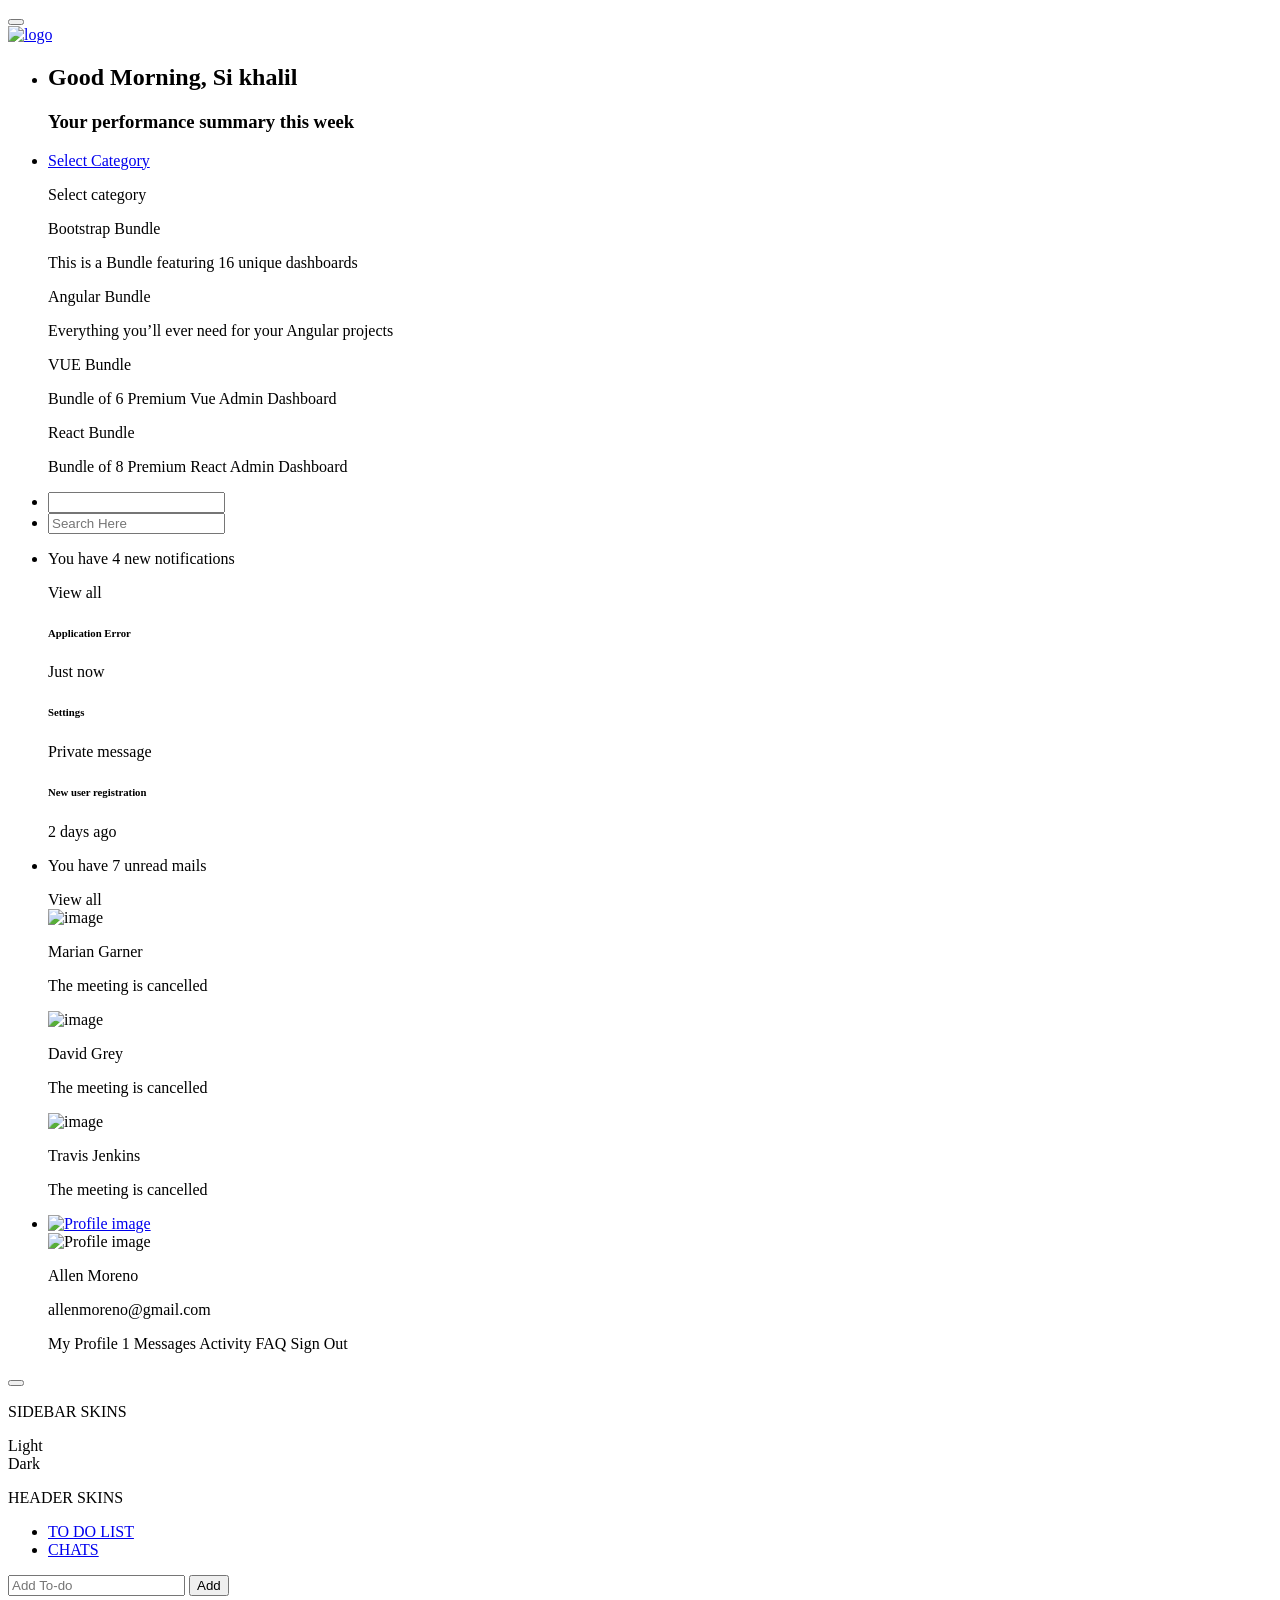
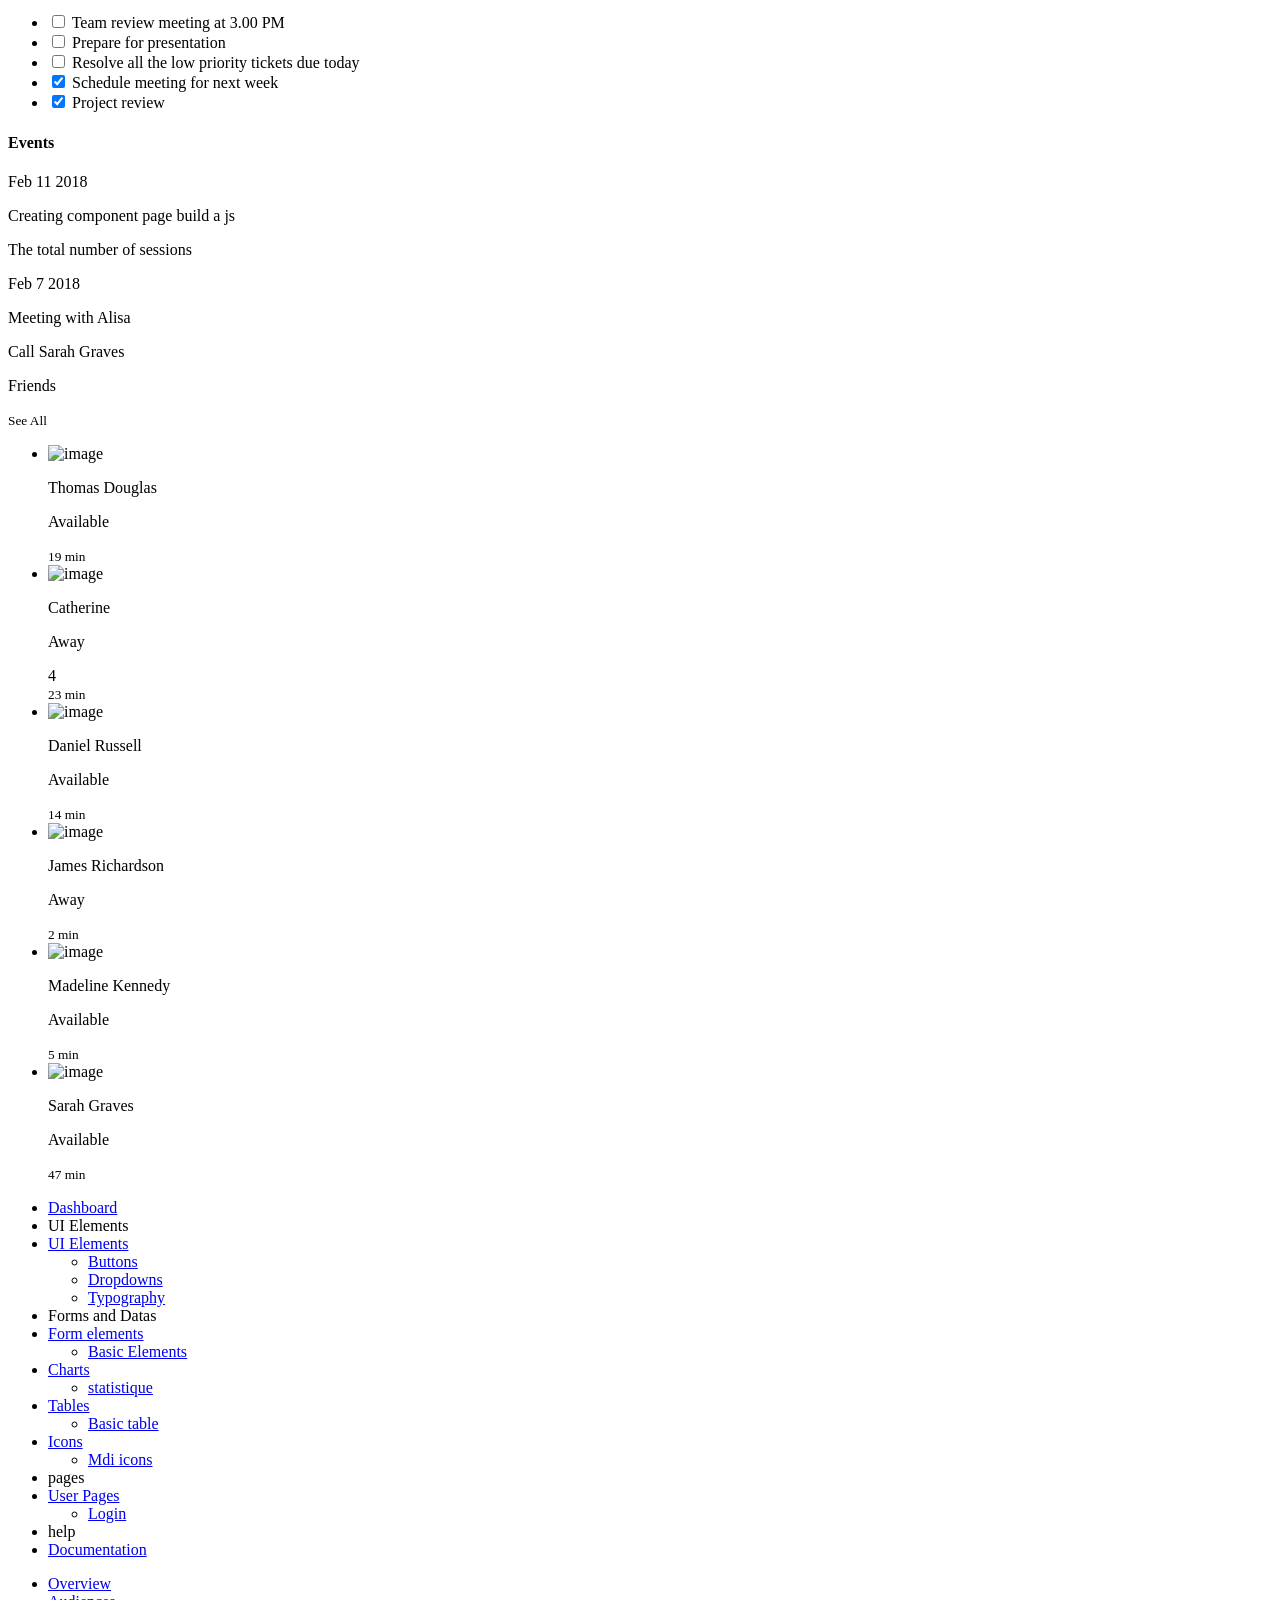
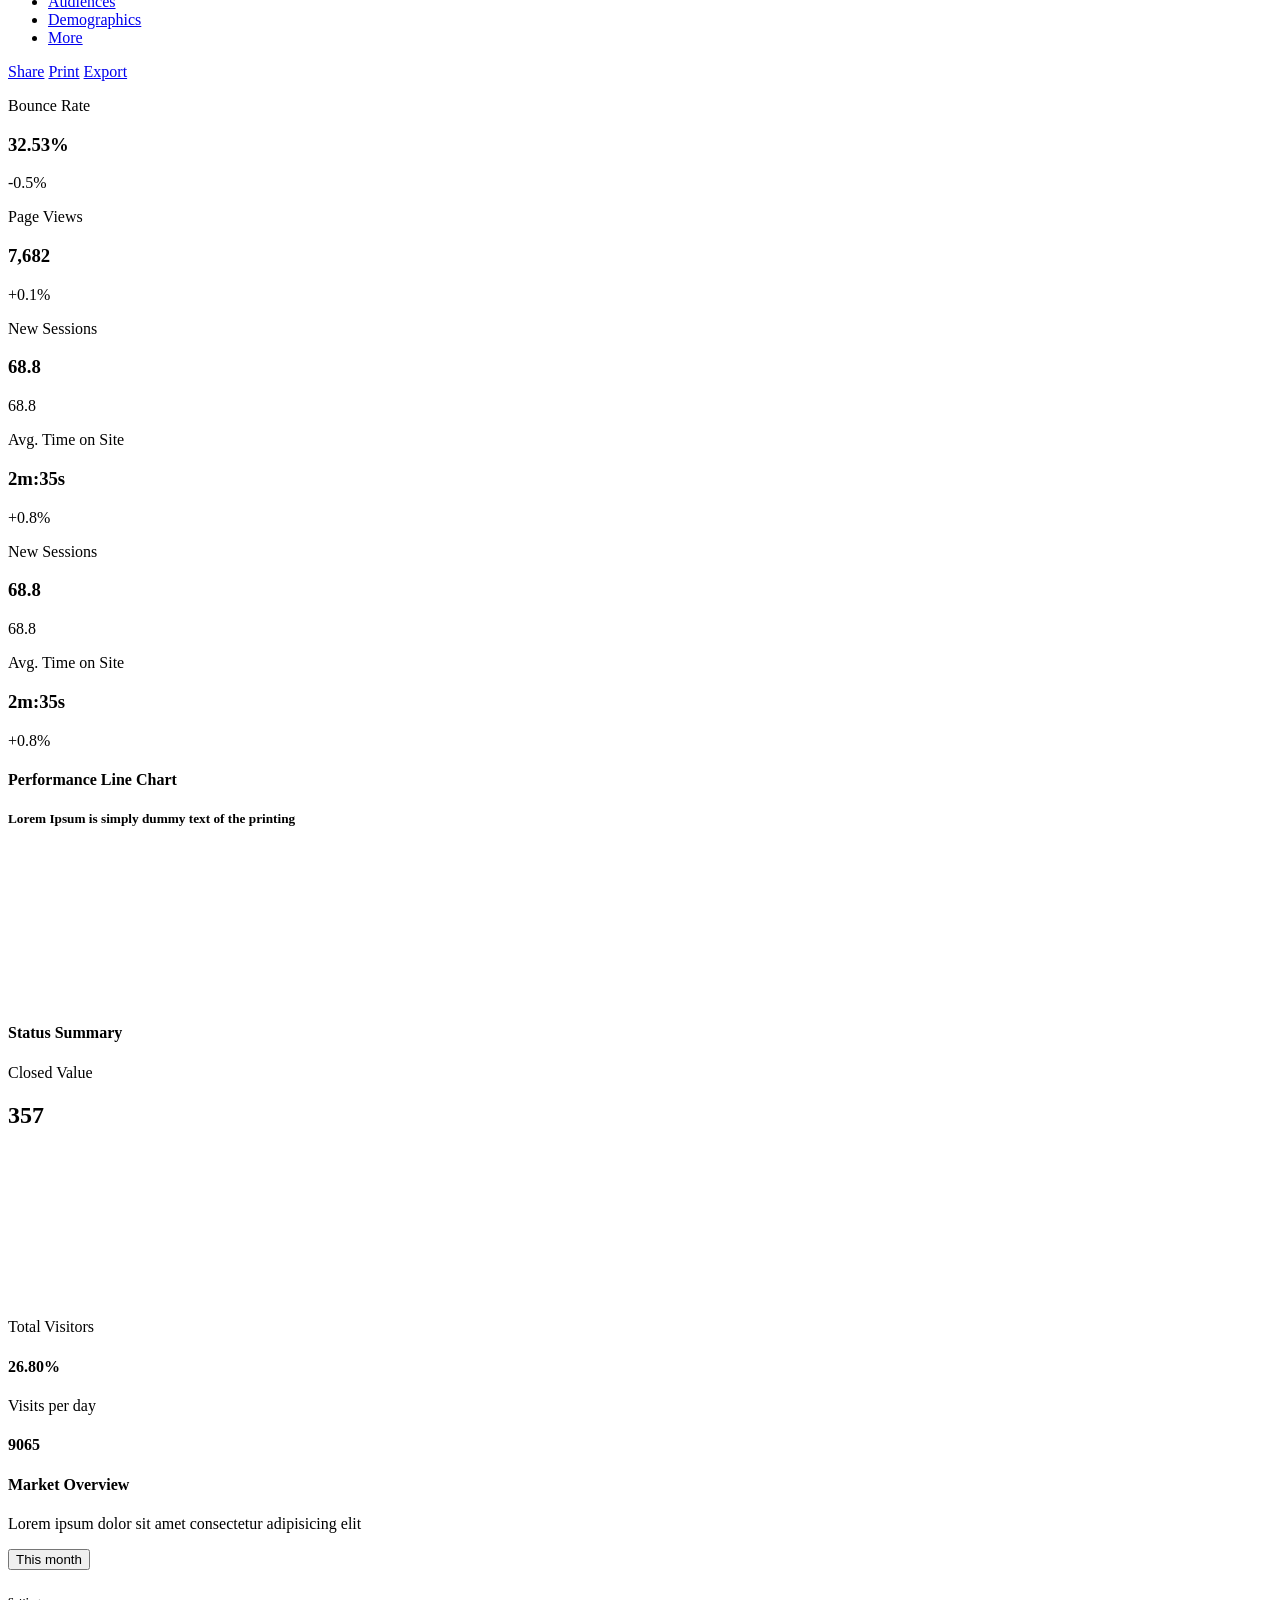
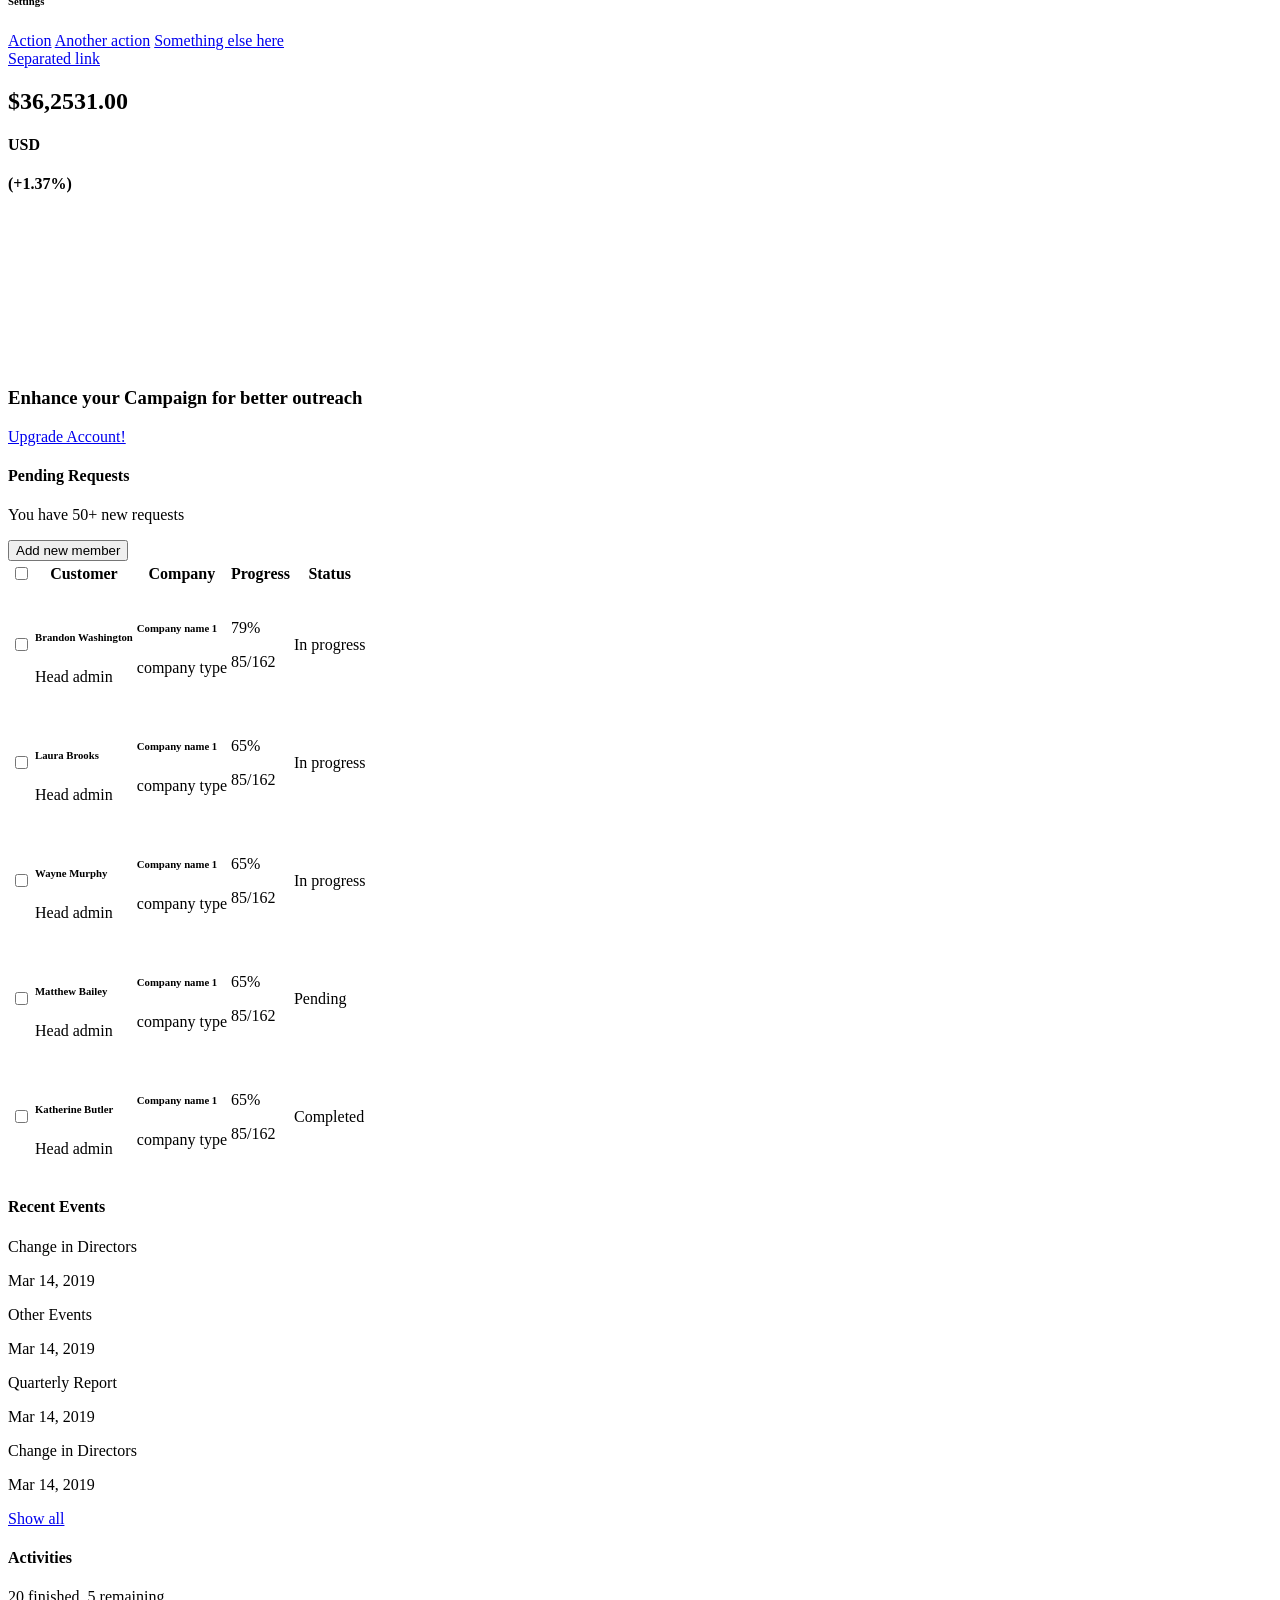
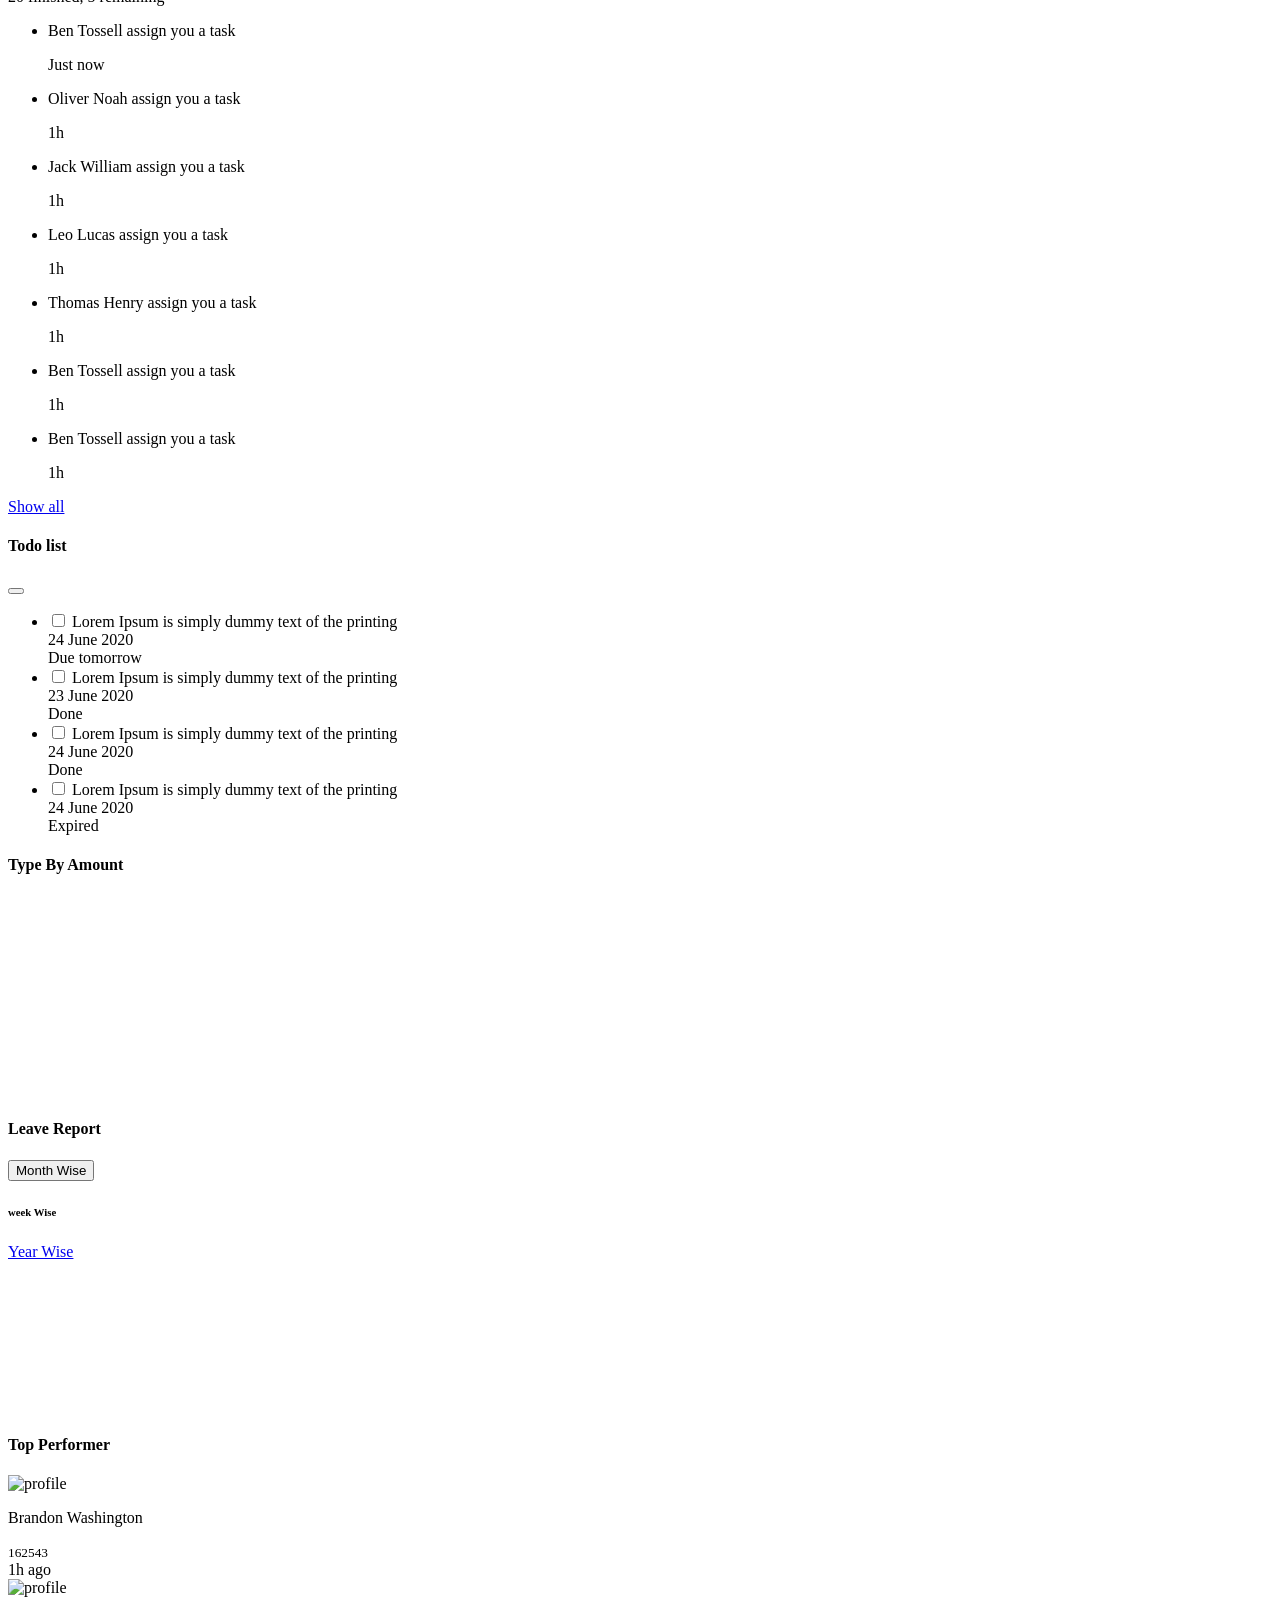
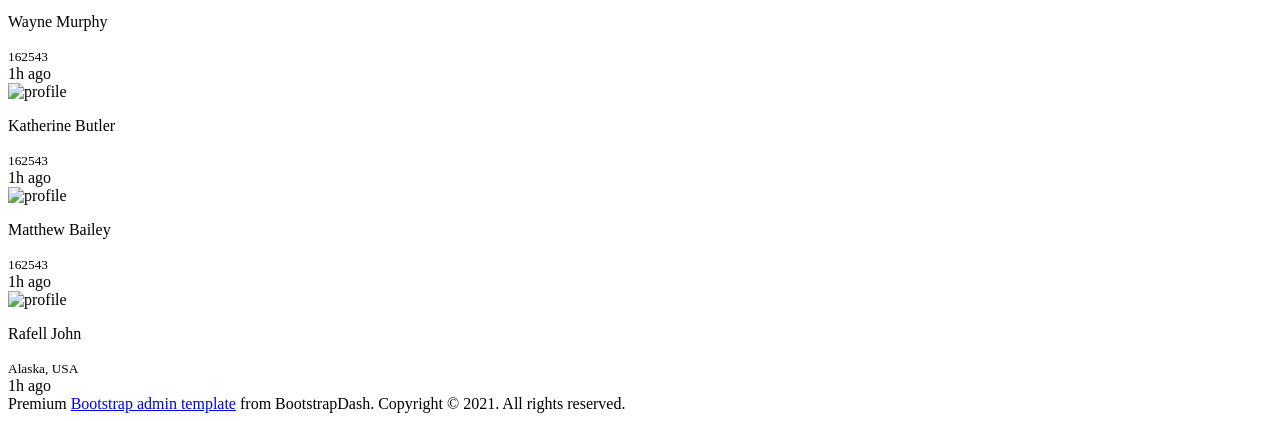
==== commit ca987478: "fonction avancée recherche dynamique upload photo statistique authentification reset password sessio" ====
--- a/index.html
+++ b/index.html
@@ -7,21 +7,21 @@
   <meta name="viewport" content="width=device-width, initial-scale=1, shrink-to-fit=no">
   <title>Star Admin2 </title>
   <!-- plugins:css -->
-  <link rel="stylesheet" href="assets/vendors/feather/feather.css">
-  <link rel="stylesheet" href="assets/vendors/mdi/css/materialdesignicons.min.css">
-  <link rel="stylesheet" href="assets/vendors/ti-icons/css/themify-icons.css">
-  <link rel="stylesheet" href=assets/vendors/typicons/typicons.css"">
-  <link rel="stylesheet" href="assets/vendors/simple-line-icons/css/simple-line-icons.css">
-  <link rel="stylesheet" href="assets/vendors/css/vendor.bundle.base.css">
+  <link rel="stylesheet" href="vendors/feather/feather.css">
+  <link rel="stylesheet" href="vendors/mdi/css/materialdesignicons.min.css">
+  <link rel="stylesheet" href="vendors/ti-icons/css/themify-icons.css">
+  <link rel="stylesheet" href=vendors/typicons/typicons.css"">
+  <link rel="stylesheet" href="vendors/simple-line-icons/css/simple-line-icons.css">
+  <link rel="stylesheet" href="vendors/css/vendor.bundle.base.css">
   <!-- endinject -->
   <!-- Plugin css for this page -->
-  <link rel="stylesheet" href="assets/vendors/datatables.net-bs4/dataTables.bootstrap4.css">
-  <link rel="stylesheet" href="assets/js/select.dataTables.min.css">
+  <link rel="stylesheet" href="vendors/datatables.net-bs4/dataTables.bootstrap4.css">
+  <link rel="stylesheet" href="js/select.dataTables.min.css">
   <!-- End plugin css for this page -->
   <!-- inject:css -->
-  <link rel="stylesheet" href="assets/css/vertical-layout-light/style.css">
+  <link rel="stylesheet" href="css/vertical-layout-light/style.css">
   <!-- endinject -->
-  <link rel="shortcut icon" href="assets/images/favicon.png" />
+  <link rel="shortcut icon" href="images/favicon.png" />
 </head>
 <body>
   <div class="container-scroller"> 
@@ -35,7 +35,7 @@
         </div>
         <div>
           <a class="navbar-brand brand-logo" href="index.html">
-            <img src="assets/PureBuzzLogo.png"style="height: 80px;" alt="logo" />
+            <img src="PureBuzzLogo.png"style="height: 80px;" alt="logo" />
           </a>
          
         </div>
@@ -175,10 +175,10 @@
           </li>
           <li class="nav-item dropdown d-none d-lg-block user-dropdown">
             <a class="nav-link" id="UserDropdown" href="#" data-bs-toggle="dropdown" aria-expanded="false">
-              <img class="img-xs rounded-circle" src="assets/images/faces/face8.jpg" alt="Profile image"> </a>
+              <img class="img-xs rounded-circle" src="images/faces/face8.jpg" alt="Profile image"> </a>
             <div class="dropdown-menu dropdown-menu-right navbar-dropdown" aria-labelledby="UserDropdown">
               <div class="dropdown-header text-center">
-                <img class="img-md rounded-circle" src="assets/images/faces/face8.jpg" alt="Profile image">
+                <img class="img-md rounded-circle" src="images/faces/face8.jpg" alt="Profile image">
                 <p class="mb-1 mt-3 font-weight-semibold">Allen Moreno</p>
                 <p class="fw-light text-muted mb-0">allenmoreno@gmail.com</p>
               </div>
@@ -376,26 +376,12 @@
               <span class="menu-title">Dashboard</span>
             </a>
           </li>
-          <li class="nav-item nav-category">User Managment</li>
+          <li class="nav-item nav-category">UI Elements</li>
           <li class="nav-item">
             <a class="nav-link" data-bs-toggle="collapse" href="#ui-basic" aria-expanded="false" aria-controls="ui-basic">
               <i class="menu-icon mdi mdi-floor-plan"></i>
-              <span class="menu-title">User managment</span>
-              <i class="menu-arrow"></i>
-            </a>
-            <div class="collapse" id="ui-basic">
-              <ul class="nav flex-column sub-menu">
-                <li class="nav-item"> <a class="nav-link" href="App/view/Back_Office/User/addUser.html">Add User</a></li>
-                <li class="nav-item"> <a class="nav-link" href="App/view/Back_Office/User/AllUsers.html">Get All Users</a></li>
-              </ul>
-            </div>
-          </li>
-          <li class="nav-item nav-category">UI Elements</li>
-      <!--    <li class="nav-item">
-            <a class="nav-link" data-bs-toggle="collapse" href="#ui-basic" aria-expanded="false" aria-controls="ui-basic">
-              <i class="menu-icon mdi mdi-floor-plan"></i>
               <span class="menu-title">UI Elements</span>
-              <i class="menu-arrow"></i>
+              <i class="menu-arrow"></i> 
             </a>
             <div class="collapse" id="ui-basic">
               <ul class="nav flex-column sub-menu">
@@ -404,7 +390,7 @@
                 <li class="nav-item"> <a class="nav-link" href="pages/ui-features/typography.html">Typography</a></li>
               </ul>
             </div>
-          </li>-->
+          </li>
           <li class="nav-item nav-category">Forms and Datas</li>
           <li class="nav-item">
             <a class="nav-link" data-bs-toggle="collapse" href="#form-elements" aria-expanded="false" aria-controls="form-elements">
@@ -426,8 +412,9 @@
             </a>
             <div class="collapse" id="charts">
               <ul class="nav flex-column sub-menu">
-                <li class="nav-item"> <a class="nav-link" href="pages/charts/chartjs.html">ChartJs</a></li>
+                <li class="nav-item"> <a class="nav-link" href="pages/charts/chartjs.html">statistique</a></li>
               </ul>
+
             </div>
           </li>
           <li class="nav-item">
@@ -1153,7 +1140,7 @@
                                       </div>
                                       <div class="wrapper d-flex align-items-center justify-content-between py-2 border-bottom">
                                         <div class="d-flex">
-                                          <img class="img-sm rounded-10" src="assets/images/faces/face3.jpg" alt="profile">
+                                          <img class="img-sm rounded-10" src="images/faces/face3.jpg" alt="profile">
                                           <div class="wrapper ms-3">
                                             <p class="ms-1 mb-1 fw-bold">Katherine Butler</p>
                                             <small class="text-muted mb-0">162543</small>
@@ -1165,7 +1152,7 @@
                                       </div>
                                       <div class="wrapper d-flex align-items-center justify-content-between py-2 border-bottom">
                                         <div class="d-flex">
-                                          <img class="img-sm rounded-10" src="assets/images/faces/face4.jpg" alt="profile">
+                                          <img class="img-sm rounded-10" src="images/faces/face4.jpg" alt="profile">
                                           <div class="wrapper ms-3">
                                             <p class="ms-1 mb-1 fw-bold">Matthew Bailey</p>
                                             <small class="text-muted mb-0">162543</small>
@@ -1177,7 +1164,7 @@
                                       </div>
                                       <div class="wrapper d-flex align-items-center justify-content-between pt-2">
                                         <div class="d-flex">
-                                          <img class="img-sm rounded-10" src="assets/images/faces/face5.jpg" alt="profile">
+                                          <img class="img-sm rounded-10" src="images/faces/face5.jpg" alt="profile">
                                           <div class="wrapper ms-3">
                                             <p class="ms-1 mb-1 fw-bold">Rafell John</p>
                                             <small class="text-muted mb-0">Alaska, USA</small>
@@ -1219,24 +1206,24 @@
   <!-- container-scroller -->
 
   <!-- plugins:js -->
-  <script src="assets/vendors/js/vendor.bundle.base.js"></script>
+  <script src="vendors/js/vendor.bundle.base.js"></script>
   <!-- endinject -->
   <!-- Plugin js for this page -->
-  <script src="assets/vendors/chart.js/Chart.min.js"></script>
-  <script src="assets/vendors/bootstrap-datepicker/bootstrap-datepicker.min.js"></script>
-  <script src="assets/vendors/progressbar.js/progressbar.min.js"></script>
+  <script src="vendors/chart.js/Chart.min.js"></script>
+  <script src="vendors/bootstrap-datepicker/bootstrap-datepicker.min.js"></script>
+  <script src="vendors/progressbar.js/progressbar.min.js"></script>
 
   <!-- End plugin js for this page -->
   <!-- inject:js -->
-  <script src="assets/js/off-canvas.js"></script>
-  <script src="assets/js/hoverable-collapse.js"></script>
-  <script src="assets/js/template.js"></script>
-  <script src="assets/js/settings.js"></script>
-  <script src="assets/js/todolist.js"></script>
+  <script src="js/off-canvas.js"></script>
+  <script src="js/hoverable-collapse.js"></script>
+  <script src="js/template.js"></script>
+  <script src="js/settings.js"></script>
+  <script src="js/todolist.js"></script>
   <!-- endinject -->
   <!-- Custom js for this page-->
-  <script src="assets/js/dashboard.js"></script>
-  <script src="assets/js/Chart.roundedBarCharts.js"></script>
+  <script src="js/dashboard.js"></script>
+  <script src="js/Chart.roundedBarCharts.js"></script>
   <!-- End custom js for this page-->
 </body>
 
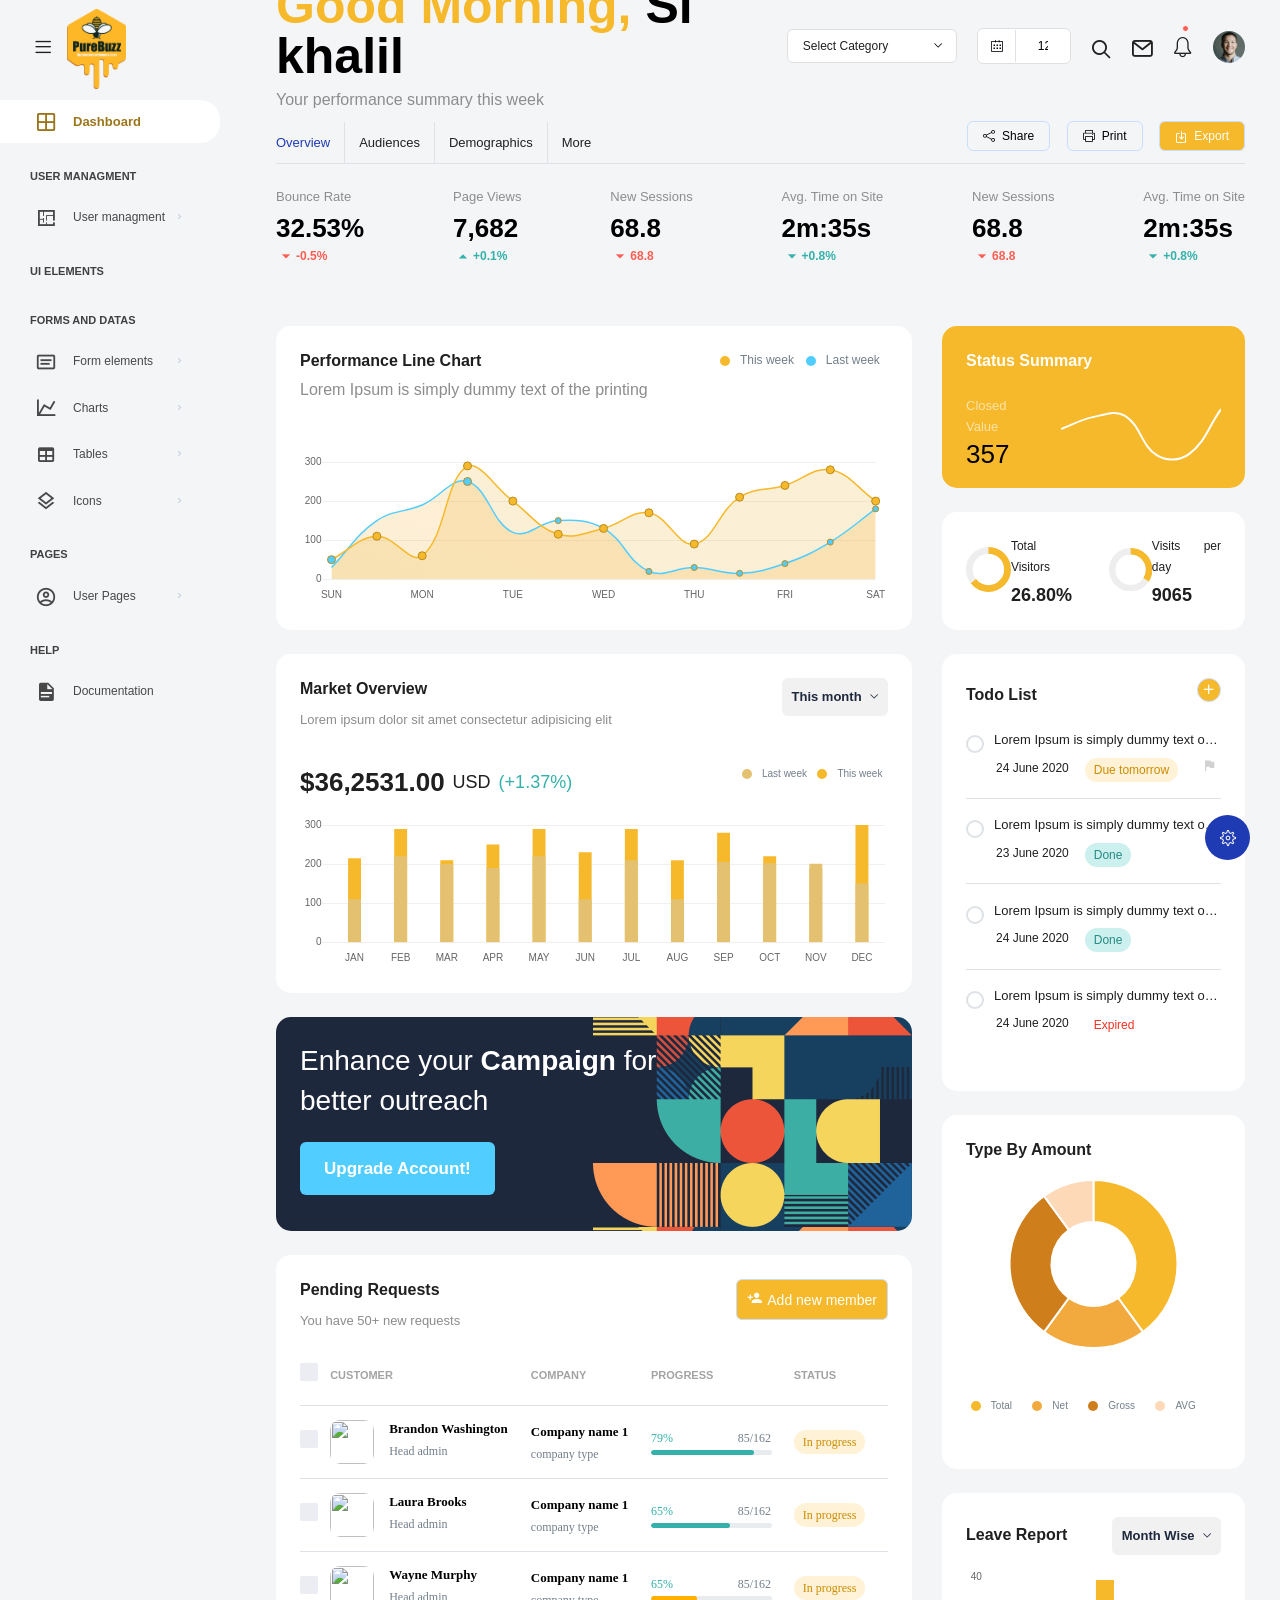
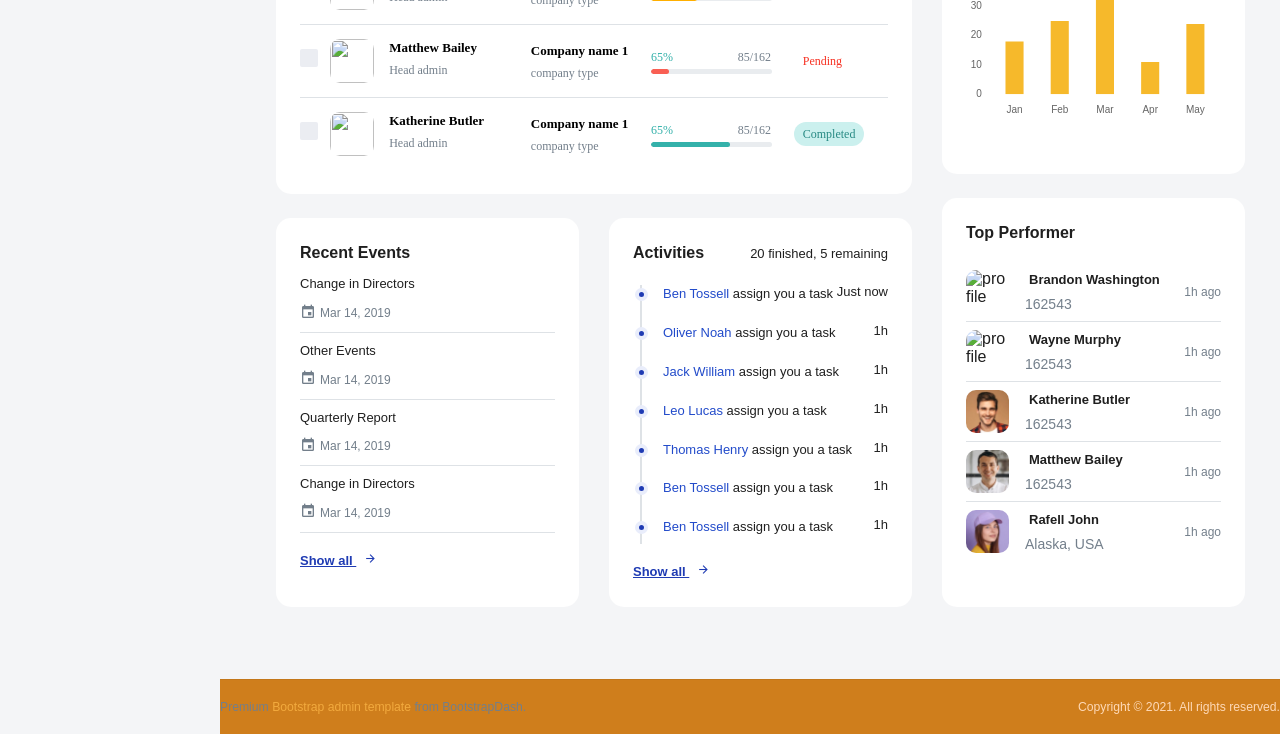
==== commit b47d6371: "Merge branch 'chahd_user'" ====
--- a/index.html
+++ b/index.html
@@ -7,21 +7,21 @@
   <meta name="viewport" content="width=device-width, initial-scale=1, shrink-to-fit=no">
   <title>Star Admin2 </title>
   <!-- plugins:css -->
-  <link rel="stylesheet" href="vendors/feather/feather.css">
-  <link rel="stylesheet" href="vendors/mdi/css/materialdesignicons.min.css">
-  <link rel="stylesheet" href="vendors/ti-icons/css/themify-icons.css">
-  <link rel="stylesheet" href=vendors/typicons/typicons.css"">
-  <link rel="stylesheet" href="vendors/simple-line-icons/css/simple-line-icons.css">
-  <link rel="stylesheet" href="vendors/css/vendor.bundle.base.css">
+  <link rel="stylesheet" href="assets/vendors/feather/feather.css">
+  <link rel="stylesheet" href="assets/vendors/mdi/css/materialdesignicons.min.css">
+  <link rel="stylesheet" href="assets/vendors/ti-icons/css/themify-icons.css">
+  <link rel="stylesheet" href=assets/vendors/typicons/typicons.css"">
+  <link rel="stylesheet" href="assets/vendors/simple-line-icons/css/simple-line-icons.css">
+  <link rel="stylesheet" href="assets/vendors/css/vendor.bundle.base.css">
   <!-- endinject -->
   <!-- Plugin css for this page -->
-  <link rel="stylesheet" href="vendors/datatables.net-bs4/dataTables.bootstrap4.css">
-  <link rel="stylesheet" href="js/select.dataTables.min.css">
+  <link rel="stylesheet" href="assets/vendors/datatables.net-bs4/dataTables.bootstrap4.css">
+  <link rel="stylesheet" href="assets/js/select.dataTables.min.css">
   <!-- End plugin css for this page -->
   <!-- inject:css -->
-  <link rel="stylesheet" href="css/vertical-layout-light/style.css">
+  <link rel="stylesheet" href="assets/css/vertical-layout-light/style.css">
   <!-- endinject -->
-  <link rel="shortcut icon" href="images/favicon.png" />
+  <link rel="shortcut icon" href="assets/images/favicon.png" />
 </head>
 <body>
   <div class="container-scroller"> 
@@ -35,7 +35,7 @@
         </div>
         <div>
           <a class="navbar-brand brand-logo" href="index.html">
-            <img src="PureBuzzLogo.png"style="height: 80px;" alt="logo" />
+            <img src="assets/PureBuzzLogo.png"style="height: 80px;" alt="logo" />
           </a>
          
         </div>
@@ -175,10 +175,10 @@
           </li>
           <li class="nav-item dropdown d-none d-lg-block user-dropdown">
             <a class="nav-link" id="UserDropdown" href="#" data-bs-toggle="dropdown" aria-expanded="false">
-              <img class="img-xs rounded-circle" src="images/faces/face8.jpg" alt="Profile image"> </a>
+              <img class="img-xs rounded-circle" src="assets/images/faces/face8.jpg" alt="Profile image"> </a>
             <div class="dropdown-menu dropdown-menu-right navbar-dropdown" aria-labelledby="UserDropdown">
               <div class="dropdown-header text-center">
-                <img class="img-md rounded-circle" src="images/faces/face8.jpg" alt="Profile image">
+                <img class="img-md rounded-circle" src="assets/images/faces/face8.jpg" alt="Profile image">
                 <p class="mb-1 mt-3 font-weight-semibold">Allen Moreno</p>
                 <p class="fw-light text-muted mb-0">allenmoreno@gmail.com</p>
               </div>
@@ -376,12 +376,26 @@
               <span class="menu-title">Dashboard</span>
             </a>
           </li>
-          <li class="nav-item nav-category">UI Elements</li>
+          <li class="nav-item nav-category">User Managment</li>
           <li class="nav-item">
             <a class="nav-link" data-bs-toggle="collapse" href="#ui-basic" aria-expanded="false" aria-controls="ui-basic">
               <i class="menu-icon mdi mdi-floor-plan"></i>
+              <span class="menu-title">User managment</span>
+              <i class="menu-arrow"></i>
+            </a>
+            <div class="collapse" id="ui-basic">
+              <ul class="nav flex-column sub-menu">
+                <li class="nav-item"> <a class="nav-link" href="App/view/Back_Office/User/addUser.html">Add User</a></li>
+                <li class="nav-item"> <a class="nav-link" href="App/view/Back_Office/User/AllUsers.html">Get All Users</a></li>
+              </ul>
+            </div>
+          </li>
+          <li class="nav-item nav-category">UI Elements</li>
+      <!--    <li class="nav-item">
+            <a class="nav-link" data-bs-toggle="collapse" href="#ui-basic" aria-expanded="false" aria-controls="ui-basic">
+              <i class="menu-icon mdi mdi-floor-plan"></i>
               <span class="menu-title">UI Elements</span>
-              <i class="menu-arrow"></i> 
+              <i class="menu-arrow"></i>
             </a>
             <div class="collapse" id="ui-basic">
               <ul class="nav flex-column sub-menu">
@@ -390,7 +404,7 @@
                 <li class="nav-item"> <a class="nav-link" href="pages/ui-features/typography.html">Typography</a></li>
               </ul>
             </div>
-          </li>
+          </li>-->
           <li class="nav-item nav-category">Forms and Datas</li>
           <li class="nav-item">
             <a class="nav-link" data-bs-toggle="collapse" href="#form-elements" aria-expanded="false" aria-controls="form-elements">
@@ -1140,7 +1154,7 @@
                                       </div>
                                       <div class="wrapper d-flex align-items-center justify-content-between py-2 border-bottom">
                                         <div class="d-flex">
-                                          <img class="img-sm rounded-10" src="images/faces/face3.jpg" alt="profile">
+                                          <img class="img-sm rounded-10" src="assets/images/faces/face3.jpg" alt="profile">
                                           <div class="wrapper ms-3">
                                             <p class="ms-1 mb-1 fw-bold">Katherine Butler</p>
                                             <small class="text-muted mb-0">162543</small>
@@ -1152,7 +1166,7 @@
                                       </div>
                                       <div class="wrapper d-flex align-items-center justify-content-between py-2 border-bottom">
                                         <div class="d-flex">
-                                          <img class="img-sm rounded-10" src="images/faces/face4.jpg" alt="profile">
+                                          <img class="img-sm rounded-10" src="assets/images/faces/face4.jpg" alt="profile">
                                           <div class="wrapper ms-3">
                                             <p class="ms-1 mb-1 fw-bold">Matthew Bailey</p>
                                             <small class="text-muted mb-0">162543</small>
@@ -1164,7 +1178,7 @@
                                       </div>
                                       <div class="wrapper d-flex align-items-center justify-content-between pt-2">
                                         <div class="d-flex">
-                                          <img class="img-sm rounded-10" src="images/faces/face5.jpg" alt="profile">
+                                          <img class="img-sm rounded-10" src="assets/images/faces/face5.jpg" alt="profile">
                                           <div class="wrapper ms-3">
                                             <p class="ms-1 mb-1 fw-bold">Rafell John</p>
                                             <small class="text-muted mb-0">Alaska, USA</small>
@@ -1206,24 +1220,24 @@
   <!-- container-scroller -->
 
   <!-- plugins:js -->
-  <script src="vendors/js/vendor.bundle.base.js"></script>
+  <script src="assets/vendors/js/vendor.bundle.base.js"></script>
   <!-- endinject -->
   <!-- Plugin js for this page -->
-  <script src="vendors/chart.js/Chart.min.js"></script>
-  <script src="vendors/bootstrap-datepicker/bootstrap-datepicker.min.js"></script>
-  <script src="vendors/progressbar.js/progressbar.min.js"></script>
+  <script src="assets/vendors/chart.js/Chart.min.js"></script>
+  <script src="assets/vendors/bootstrap-datepicker/bootstrap-datepicker.min.js"></script>
+  <script src="assets/vendors/progressbar.js/progressbar.min.js"></script>
 
   <!-- End plugin js for this page -->
   <!-- inject:js -->
-  <script src="js/off-canvas.js"></script>
-  <script src="js/hoverable-collapse.js"></script>
-  <script src="js/template.js"></script>
-  <script src="js/settings.js"></script>
-  <script src="js/todolist.js"></script>
+  <script src="assets/js/off-canvas.js"></script>
+  <script src="assets/js/hoverable-collapse.js"></script>
+  <script src="assets/js/template.js"></script>
+  <script src="assets/js/settings.js"></script>
+  <script src="assets/js/todolist.js"></script>
   <!-- endinject -->
   <!-- Custom js for this page-->
-  <script src="js/dashboard.js"></script>
-  <script src="js/Chart.roundedBarCharts.js"></script>
+  <script src="assets/js/dashboard.js"></script>
+  <script src="assets/js/Chart.roundedBarCharts.js"></script>
   <!-- End custom js for this page-->
 </body>
 
--- a/assets/vendors/feather/feather.css
+++ b/assets/vendors/feather/feather.css
@@ -0,0 +1,572 @@
+@charset "UTF-8";
+ 
+@font-face {
+  font-family: "feather";
+  src:url("fonts/feather-webfont.eot");
+  src:url("fonts/feather-webfont.eot?#iefix") format("embedded-opentype"),
+    url("fonts/feather-webfont.woff") format("woff"),
+    url("fonts/feather-webfont.ttf") format("truetype"),
+    url("fonts/feather-webfont.svg#feather") format("svg");
+  font-weight: normal;
+  font-style: normal;
+}
+
+/* Character Mapping Method */
+ 
+[data-icon]:before {
+  display: inline-block;
+  font-family: "feather";
+  content: attr(data-icon);
+  font-style: normal;
+  font-weight: normal;
+  font-variant: normal;
+  text-transform: none;
+  speak: none;
+  line-height: 1;
+  -webkit-font-smoothing: antialiased;
+  -moz-osx-font-smoothing: grayscale;
+}
+
+/* CSS Class Mapping Method */
+ 
+[class^="icon-"],
+[class*=" icon-"] {
+  display: inline-block;
+  font-family: "feather";
+  font-style: normal;
+  font-weight: normal;
+  font-variant: normal;
+  text-transform: none;
+  speak: none;
+  line-height: 1;
+  -webkit-font-smoothing: antialiased;
+  -moz-osx-font-smoothing: grayscale;
+}
+
+.icon-eye:before {
+  content: "\e000";
+}
+
+.icon-paper-clip:before {
+  content: "\e001";
+}
+
+.icon-mail:before {
+  content: "\e002";
+}
+
+.icon-mail:before {
+  content: "\e002";
+}
+
+.icon-toggle:before {
+  content: "\e003";
+}
+
+.icon-layout:before {
+  content: "\e004";
+}
+
+.icon-link:before {
+  content: "\e005";
+}
+
+.icon-bell:before {
+  content: "\e006";
+}
+
+.icon-lock:before {
+  content: "\e007";
+}
+
+.icon-unlock:before {
+  content: "\e008";
+}
+
+.icon-ribbon:before {
+  content: "\e009";
+}
+
+.icon-image:before {
+  content: "\e010";
+}
+
+.icon-signal:before {
+  content: "\e011";
+}
+
+.icon-target:before {
+  content: "\e012";
+}
+
+.icon-clipboard:before {
+  content: "\e013";
+}
+
+.icon-clock:before {
+  content: "\e014";
+}
+
+.icon-clock:before {
+  content: "\e014";
+}
+
+.icon-watch:before {
+  content: "\e015";
+}
+
+.icon-air-play:before {
+  content: "\e016";
+}
+
+.icon-camera:before {
+  content: "\e017";
+}
+
+.icon-video:before {
+  content: "\e018";
+}
+
+.icon-disc:before {
+  content: "\e019";
+}
+
+.icon-printer:before {
+  content: "\e020";
+}
+
+.icon-monitor:before {
+  content: "\e021";
+}
+
+.icon-server:before {
+  content: "\e022";
+}
+
+.icon-cog:before {
+  content: "\e023";
+}
+
+.icon-heart:before {
+  content: "\e024";
+}
+
+.icon-paragraph:before {
+  content: "\e025";
+}
+
+.icon-align-justify:before {
+  content: "\e026";
+}
+
+.icon-align-left:before {
+  content: "\e027";
+}
+
+.icon-align-center:before {
+  content: "\e028";
+}
+
+.icon-align-right:before {
+  content: "\e029";
+}
+
+.icon-book:before {
+  content: "\e030";
+}
+
+.icon-layers:before {
+  content: "\e031";
+}
+
+.icon-stack:before {
+  content: "\e032";
+}
+
+.icon-stack-2:before {
+  content: "\e033";
+}
+
+.icon-paper:before {
+  content: "\e034";
+}
+
+.icon-paper-stack:before {
+  content: "\e035";
+}
+
+.icon-search:before {
+  content: "\e036";
+}
+
+.icon-zoom-in:before {
+  content: "\e037";
+}
+
+.icon-zoom-out:before {
+  content: "\e038";
+}
+
+.icon-reply:before {
+  content: "\e039";
+}
+
+.icon-circle-plus:before {
+  content: "\e040";
+}
+
+.icon-circle-minus:before {
+  content: "\e041";
+}
+
+.icon-circle-check:before {
+  content: "\e042";
+}
+
+.icon-circle-cross:before {
+  content: "\e043";
+}
+
+.icon-square-plus:before {
+  content: "\e044";
+}
+
+.icon-square-minus:before {
+  content: "\e045";
+}
+
+.icon-square-check:before {
+  content: "\e046";
+}
+
+.icon-square-cross:before {
+  content: "\e047";
+}
+
+.icon-microphone:before {
+  content: "\e048";
+}
+
+.icon-record:before {
+  content: "\e049";
+}
+
+.icon-skip-back:before {
+  content: "\e050";
+}
+
+.icon-rewind:before {
+  content: "\e051";
+}
+
+.icon-play:before {
+  content: "\e052";
+}
+
+.icon-pause:before {
+  content: "\e053";
+}
+
+.icon-stop:before {
+  content: "\e054";
+}
+
+.icon-fast-forward:before {
+  content: "\e055";
+}
+
+.icon-skip-forward:before {
+  content: "\e056";
+}
+
+.icon-shuffle:before {
+  content: "\e057";
+}
+
+.icon-repeat:before {
+  content: "\e058";
+}
+
+.icon-folder:before {
+  content: "\e059";
+}
+
+.icon-umbrella:before {
+  content: "\e060";
+}
+
+.icon-moon:before {
+  content: "\e061";
+}
+
+.icon-thermometer:before {
+  content: "\e062";
+}
+
+.icon-drop:before {
+  content: "\e063";
+}
+
+.icon-sun:before {
+  content: "\e064";
+}
+
+.icon-cloud:before {
+  content: "\e065";
+}
+
+.icon-cloud-upload:before {
+  content: "\e066";
+}
+
+.icon-cloud-download:before {
+  content: "\e067";
+}
+
+.icon-upload:before {
+  content: "\e068";
+}
+
+.icon-download:before {
+  content: "\e069";
+}
+
+.icon-location:before {
+  content: "\e070";
+}
+
+.icon-location-2:before {
+  content: "\e071";
+}
+
+.icon-map:before {
+  content: "\e072";
+}
+
+.icon-battery:before {
+  content: "\e073";
+}
+
+.icon-head:before {
+  content: "\e074";
+}
+
+.icon-briefcase:before {
+  content: "\e075";
+}
+
+.icon-speech-bubble:before {
+  content: "\e076";
+}
+
+.icon-anchor:before {
+  content: "\e077";
+}
+
+.icon-globe:before {
+  content: "\e078";
+}
+
+.icon-box:before {
+  content: "\e079";
+}
+
+.icon-reload:before {
+  content: "\e080";
+}
+
+.icon-share:before {
+  content: "\e081";
+}
+
+.icon-marquee:before {
+  content: "\e082";
+}
+
+.icon-marquee-plus:before {
+  content: "\e083";
+}
+
+.icon-marquee-minus:before {
+  content: "\e084";
+}
+
+.icon-tag:before {
+  content: "\e085";
+}
+
+.icon-power:before {
+  content: "\e086";
+}
+
+.icon-command:before {
+  content: "\e087";
+}
+
+.icon-alt:before {
+  content: "\e088";
+}
+
+.icon-esc:before {
+  content: "\e089";
+}
+
+.icon-bar-graph:before {
+  content: "\e090";
+}
+
+.icon-bar-graph-2:before {
+  content: "\e091";
+}
+
+.icon-pie-graph:before {
+  content: "\e092";
+}
+
+.icon-star:before {
+  content: "\e093";
+}
+
+.icon-arrow-left:before {
+  content: "\e094";
+}
+
+.icon-arrow-right:before {
+  content: "\e095";
+}
+
+.icon-arrow-up:before {
+  content: "\e096";
+}
+
+.icon-arrow-down:before {
+  content: "\e097";
+}
+
+.icon-volume:before {
+  content: "\e098";
+}
+
+.icon-mute:before {
+  content: "\e099";
+}
+
+.icon-content-right:before {
+  content: "\e100";
+}
+
+.icon-content-left:before {
+  content: "\e101";
+}
+
+.icon-grid:before {
+  content: "\e102";
+}
+
+.icon-grid-2:before {
+  content: "\e103";
+}
+
+.icon-columns:before {
+  content: "\e104";
+}
+
+.icon-loader:before {
+  content: "\e105";
+}
+
+.icon-bag:before {
+  content: "\e106";
+}
+
+.icon-ban:before {
+  content: "\e107";
+}
+
+.icon-flag:before {
+  content: "\e108";
+}
+
+.icon-trash:before {
+  content: "\e109";
+}
+
+.icon-expand:before {
+  content: "\e110";
+}
+
+.icon-contract:before {
+  content: "\e111";
+}
+
+.icon-maximize:before {
+  content: "\e112";
+}
+
+.icon-minimize:before {
+  content: "\e113";
+}
+
+.icon-plus:before {
+  content: "\e114";
+}
+
+.icon-minus:before {
+  content: "\e115";
+}
+
+.icon-check:before {
+  content: "\e116";
+}
+
+.icon-cross:before {
+  content: "\e117";
+}
+
+.icon-move:before {
+  content: "\e118";
+}
+
+.icon-delete:before {
+  content: "\e119";
+}
+
+.icon-menu:before {
+  content: "\e120";
+}
+
+.icon-archive:before {
+  content: "\e121";
+}
+
+.icon-inbox:before {
+  content: "\e122";
+}
+
+.icon-outbox:before {
+  content: "\e123";
+}
+
+.icon-file:before {
+  content: "\e124";
+}
+
+.icon-file-add:before {
+  content: "\e125";
+}
+
+.icon-file-subtract:before {
+  content: "\e126";
+}
+
+.icon-help:before {
+  content: "\e127";
+}
+
+.icon-open:before {
+  content: "\e128";
+}
+
+.icon-ellipsis:before {
+  content: "\e129";
+}
--- a/assets/vendors/ti-icons/css/themify-icons.css
+++ b/assets/vendors/ti-icons/css/themify-icons.css
@@ -0,0 +1,1081 @@
+@font-face {
+	font-family: 'themify';
+	src:url('../fonts/themify.eot');
+	src:url('../fonts/themify.eot?#iefix') format('embedded-opentype'),
+		url('../fonts/themify.woff') format('woff'),
+		url('../fonts/themify.ttf') format('truetype'),
+		url('../fonts/themify.svg') format('svg');
+	font-weight: normal;
+	font-style: normal;
+}
+
+[class^="ti-"], [class*=" ti-"] {
+	font-family: 'themify';
+	speak: none;
+	font-style: normal;
+	font-weight: normal;
+	font-variant: normal;
+	text-transform: none;
+	line-height: 1;
+
+	/* Better Font Rendering =========== */
+	-webkit-font-smoothing: antialiased;
+	-moz-osx-font-smoothing: grayscale;
+}
+
+.ti-wand:before {
+	content: "\e600";
+}
+.ti-volume:before {
+	content: "\e601";
+}
+.ti-user:before {
+	content: "\e602";
+}
+.ti-unlock:before {
+	content: "\e603";
+}
+.ti-unlink:before {
+	content: "\e604";
+}
+.ti-trash:before {
+	content: "\e605";
+}
+.ti-thought:before {
+	content: "\e606";
+}
+.ti-target:before {
+	content: "\e607";
+}
+.ti-tag:before {
+	content: "\e608";
+}
+.ti-tablet:before {
+	content: "\e609";
+}
+.ti-star:before {
+	content: "\e60a";
+}
+.ti-spray:before {
+	content: "\e60b";
+}
+.ti-signal:before {
+	content: "\e60c";
+}
+.ti-shopping-cart:before {
+	content: "\e60d";
+}
+.ti-shopping-cart-full:before {
+	content: "\e60e";
+}
+.ti-settings:before {
+	content: "\e60f";
+}
+.ti-search:before {
+	content: "\e610";
+}
+.ti-zoom-in:before {
+	content: "\e611";
+}
+.ti-zoom-out:before {
+	content: "\e612";
+}
+.ti-cut:before {
+	content: "\e613";
+}
+.ti-ruler:before {
+	content: "\e614";
+}
+.ti-ruler-pencil:before {
+	content: "\e615";
+}
+.ti-ruler-alt:before {
+	content: "\e616";
+}
+.ti-bookmark:before {
+	content: "\e617";
+}
+.ti-bookmark-alt:before {
+	content: "\e618";
+}
+.ti-reload:before {
+	content: "\e619";
+}
+.ti-plus:before {
+	content: "\e61a";
+}
+.ti-pin:before {
+	content: "\e61b";
+}
+.ti-pencil:before {
+	content: "\e61c";
+}
+.ti-pencil-alt:before {
+	content: "\e61d";
+}
+.ti-paint-roller:before {
+	content: "\e61e";
+}
+.ti-paint-bucket:before {
+	content: "\e61f";
+}
+.ti-na:before {
+	content: "\e620";
+}
+.ti-mobile:before {
+	content: "\e621";
+}
+.ti-minus:before {
+	content: "\e622";
+}
+.ti-medall:before {
+	content: "\e623";
+}
+.ti-medall-alt:before {
+	content: "\e624";
+}
+.ti-marker:before {
+	content: "\e625";
+}
+.ti-marker-alt:before {
+	content: "\e626";
+}
+.ti-arrow-up:before {
+	content: "\e627";
+}
+.ti-arrow-right:before {
+	content: "\e628";
+}
+.ti-arrow-left:before {
+	content: "\e629";
+}
+.ti-arrow-down:before {
+	content: "\e62a";
+}
+.ti-lock:before {
+	content: "\e62b";
+}
+.ti-location-arrow:before {
+	content: "\e62c";
+}
+.ti-link:before {
+	content: "\e62d";
+}
+.ti-layout:before {
+	content: "\e62e";
+}
+.ti-layers:before {
+	content: "\e62f";
+}
+.ti-layers-alt:before {
+	content: "\e630";
+}
+.ti-key:before {
+	content: "\e631";
+}
+.ti-import:before {
+	content: "\e632";
+}
+.ti-image:before {
+	content: "\e633";
+}
+.ti-heart:before {
+	content: "\e634";
+}
+.ti-heart-broken:before {
+	content: "\e635";
+}
+.ti-hand-stop:before {
+	content: "\e636";
+}
+.ti-hand-open:before {
+	content: "\e637";
+}
+.ti-hand-drag:before {
+	content: "\e638";
+}
+.ti-folder:before {
+	content: "\e639";
+}
+.ti-flag:before {
+	content: "\e63a";
+}
+.ti-flag-alt:before {
+	content: "\e63b";
+}
+.ti-flag-alt-2:before {
+	content: "\e63c";
+}
+.ti-eye:before {
+	content: "\e63d";
+}
+.ti-export:before {
+	content: "\e63e";
+}
+.ti-exchange-vertical:before {
+	content: "\e63f";
+}
+.ti-desktop:before {
+	content: "\e640";
+}
+.ti-cup:before {
+	content: "\e641";
+}
+.ti-crown:before {
+	content: "\e642";
+}
+.ti-comments:before {
+	content: "\e643";
+}
+.ti-comment:before {
+	content: "\e644";
+}
+.ti-comment-alt:before {
+	content: "\e645";
+}
+.ti-close:before {
+	content: "\e646";
+}
+.ti-clip:before {
+	content: "\e647";
+}
+.ti-angle-up:before {
+	content: "\e648";
+}
+.ti-angle-right:before {
+	content: "\e649";
+}
+.ti-angle-left:before {
+	content: "\e64a";
+}
+.ti-angle-down:before {
+	content: "\e64b";
+}
+.ti-check:before {
+	content: "\e64c";
+}
+.ti-check-box:before {
+	content: "\e64d";
+}
+.ti-camera:before {
+	content: "\e64e";
+}
+.ti-announcement:before {
+	content: "\e64f";
+}
+.ti-brush:before {
+	content: "\e650";
+}
+.ti-briefcase:before {
+	content: "\e651";
+}
+.ti-bolt:before {
+	content: "\e652";
+}
+.ti-bolt-alt:before {
+	content: "\e653";
+}
+.ti-blackboard:before {
+	content: "\e654";
+}
+.ti-bag:before {
+	content: "\e655";
+}
+.ti-move:before {
+	content: "\e656";
+}
+.ti-arrows-vertical:before {
+	content: "\e657";
+}
+.ti-arrows-horizontal:before {
+	content: "\e658";
+}
+.ti-fullscreen:before {
+	content: "\e659";
+}
+.ti-arrow-top-right:before {
+	content: "\e65a";
+}
+.ti-arrow-top-left:before {
+	content: "\e65b";
+}
+.ti-arrow-circle-up:before {
+	content: "\e65c";
+}
+.ti-arrow-circle-right:before {
+	content: "\e65d";
+}
+.ti-arrow-circle-left:before {
+	content: "\e65e";
+}
+.ti-arrow-circle-down:before {
+	content: "\e65f";
+}
+.ti-angle-double-up:before {
+	content: "\e660";
+}
+.ti-angle-double-right:before {
+	content: "\e661";
+}
+.ti-angle-double-left:before {
+	content: "\e662";
+}
+.ti-angle-double-down:before {
+	content: "\e663";
+}
+.ti-zip:before {
+	content: "\e664";
+}
+.ti-world:before {
+	content: "\e665";
+}
+.ti-wheelchair:before {
+	content: "\e666";
+}
+.ti-view-list:before {
+	content: "\e667";
+}
+.ti-view-list-alt:before {
+	content: "\e668";
+}
+.ti-view-grid:before {
+	content: "\e669";
+}
+.ti-uppercase:before {
+	content: "\e66a";
+}
+.ti-upload:before {
+	content: "\e66b";
+}
+.ti-underline:before {
+	content: "\e66c";
+}
+.ti-truck:before {
+	content: "\e66d";
+}
+.ti-timer:before {
+	content: "\e66e";
+}
+.ti-ticket:before {
+	content: "\e66f";
+}
+.ti-thumb-up:before {
+	content: "\e670";
+}
+.ti-thumb-down:before {
+	content: "\e671";
+}
+.ti-text:before {
+	content: "\e672";
+}
+.ti-stats-up:before {
+	content: "\e673";
+}
+.ti-stats-down:before {
+	content: "\e674";
+}
+.ti-split-v:before {
+	content: "\e675";
+}
+.ti-split-h:before {
+	content: "\e676";
+}
+.ti-smallcap:before {
+	content: "\e677";
+}
+.ti-shine:before {
+	content: "\e678";
+}
+.ti-shift-right:before {
+	content: "\e679";
+}
+.ti-shift-left:before {
+	content: "\e67a";
+}
+.ti-shield:before {
+	content: "\e67b";
+}
+.ti-notepad:before {
+	content: "\e67c";
+}
+.ti-server:before {
+	content: "\e67d";
+}
+.ti-quote-right:before {
+	content: "\e67e";
+}
+.ti-quote-left:before {
+	content: "\e67f";
+}
+.ti-pulse:before {
+	content: "\e680";
+}
+.ti-printer:before {
+	content: "\e681";
+}
+.ti-power-off:before {
+	content: "\e682";
+}
+.ti-plug:before {
+	content: "\e683";
+}
+.ti-pie-chart:before {
+	content: "\e684";
+}
+.ti-paragraph:before {
+	content: "\e685";
+}
+.ti-panel:before {
+	content: "\e686";
+}
+.ti-package:before {
+	content: "\e687";
+}
+.ti-music:before {
+	content: "\e688";
+}
+.ti-music-alt:before {
+	content: "\e689";
+}
+.ti-mouse:before {
+	content: "\e68a";
+}
+.ti-mouse-alt:before {
+	content: "\e68b";
+}
+.ti-money:before {
+	content: "\e68c";
+}
+.ti-microphone:before {
+	content: "\e68d";
+}
+.ti-menu:before {
+	content: "\e68e";
+}
+.ti-menu-alt:before {
+	content: "\e68f";
+}
+.ti-map:before {
+	content: "\e690";
+}
+.ti-map-alt:before {
+	content: "\e691";
+}
+.ti-loop:before {
+	content: "\e692";
+}
+.ti-location-pin:before {
+	content: "\e693";
+}
+.ti-list:before {
+	content: "\e694";
+}
+.ti-light-bulb:before {
+	content: "\e695";
+}
+.ti-Italic:before {
+	content: "\e696";
+}
+.ti-info:before {
+	content: "\e697";
+}
+.ti-infinite:before {
+	content: "\e698";
+}
+.ti-id-badge:before {
+	content: "\e699";
+}
+.ti-hummer:before {
+	content: "\e69a";
+}
+.ti-home:before {
+	content: "\e69b";
+}
+.ti-help:before {
+	content: "\e69c";
+}
+.ti-headphone:before {
+	content: "\e69d";
+}
+.ti-harddrives:before {
+	content: "\e69e";
+}
+.ti-harddrive:before {
+	content: "\e69f";
+}
+.ti-gift:before {
+	content: "\e6a0";
+}
+.ti-game:before {
+	content: "\e6a1";
+}
+.ti-filter:before {
+	content: "\e6a2";
+}
+.ti-files:before {
+	content: "\e6a3";
+}
+.ti-file:before {
+	content: "\e6a4";
+}
+.ti-eraser:before {
+	content: "\e6a5";
+}
+.ti-envelope:before {
+	content: "\e6a6";
+}
+.ti-download:before {
+	content: "\e6a7";
+}
+.ti-direction:before {
+	content: "\e6a8";
+}
+.ti-direction-alt:before {
+	content: "\e6a9";
+}
+.ti-dashboard:before {
+	content: "\e6aa";
+}
+.ti-control-stop:before {
+	content: "\e6ab";
+}
+.ti-control-shuffle:before {
+	content: "\e6ac";
+}
+.ti-control-play:before {
+	content: "\e6ad";
+}
+.ti-control-pause:before {
+	content: "\e6ae";
+}
+.ti-control-forward:before {
+	content: "\e6af";
+}
+.ti-control-backward:before {
+	content: "\e6b0";
+}
+.ti-cloud:before {
+	content: "\e6b1";
+}
+.ti-cloud-up:before {
+	content: "\e6b2";
+}
+.ti-cloud-down:before {
+	content: "\e6b3";
+}
+.ti-clipboard:before {
+	content: "\e6b4";
+}
+.ti-car:before {
+	content: "\e6b5";
+}
+.ti-calendar:before {
+	content: "\e6b6";
+}
+.ti-book:before {
+	content: "\e6b7";
+}
+.ti-bell:before {
+	content: "\e6b8";
+}
+.ti-basketball:before {
+	content: "\e6b9";
+}
+.ti-bar-chart:before {
+	content: "\e6ba";
+}
+.ti-bar-chart-alt:before {
+	content: "\e6bb";
+}
+.ti-back-right:before {
+	content: "\e6bc";
+}
+.ti-back-left:before {
+	content: "\e6bd";
+}
+.ti-arrows-corner:before {
+	content: "\e6be";
+}
+.ti-archive:before {
+	content: "\e6bf";
+}
+.ti-anchor:before {
+	content: "\e6c0";
+}
+.ti-align-right:before {
+	content: "\e6c1";
+}
+.ti-align-left:before {
+	content: "\e6c2";
+}
+.ti-align-justify:before {
+	content: "\e6c3";
+}
+.ti-align-center:before {
+	content: "\e6c4";
+}
+.ti-alert:before {
+	content: "\e6c5";
+}
+.ti-alarm-clock:before {
+	content: "\e6c6";
+}
+.ti-agenda:before {
+	content: "\e6c7";
+}
+.ti-write:before {
+	content: "\e6c8";
+}
+.ti-window:before {
+	content: "\e6c9";
+}
+.ti-widgetized:before {
+	content: "\e6ca";
+}
+.ti-widget:before {
+	content: "\e6cb";
+}
+.ti-widget-alt:before {
+	content: "\e6cc";
+}
+.ti-wallet:before {
+	content: "\e6cd";
+}
+.ti-video-clapper:before {
+	content: "\e6ce";
+}
+.ti-video-camera:before {
+	content: "\e6cf";
+}
+.ti-vector:before {
+	content: "\e6d0";
+}
+.ti-themify-logo:before {
+	content: "\e6d1";
+}
+.ti-themify-favicon:before {
+	content: "\e6d2";
+}
+.ti-themify-favicon-alt:before {
+	content: "\e6d3";
+}
+.ti-support:before {
+	content: "\e6d4";
+}
+.ti-stamp:before {
+	content: "\e6d5";
+}
+.ti-split-v-alt:before {
+	content: "\e6d6";
+}
+.ti-slice:before {
+	content: "\e6d7";
+}
+.ti-shortcode:before {
+	content: "\e6d8";
+}
+.ti-shift-right-alt:before {
+	content: "\e6d9";
+}
+.ti-shift-left-alt:before {
+	content: "\e6da";
+}
+.ti-ruler-alt-2:before {
+	content: "\e6db";
+}
+.ti-receipt:before {
+	content: "\e6dc";
+}
+.ti-pin2:before {
+	content: "\e6dd";
+}
+.ti-pin-alt:before {
+	content: "\e6de";
+}
+.ti-pencil-alt2:before {
+	content: "\e6df";
+}
+.ti-palette:before {
+	content: "\e6e0";
+}
+.ti-more:before {
+	content: "\e6e1";
+}
+.ti-more-alt:before {
+	content: "\e6e2";
+}
+.ti-microphone-alt:before {
+	content: "\e6e3";
+}
+.ti-magnet:before {
+	content: "\e6e4";
+}
+.ti-line-double:before {
+	content: "\e6e5";
+}
+.ti-line-dotted:before {
+	content: "\e6e6";
+}
+.ti-line-dashed:before {
+	content: "\e6e7";
+}
+.ti-layout-width-full:before {
+	content: "\e6e8";
+}
+.ti-layout-width-default:before {
+	content: "\e6e9";
+}
+.ti-layout-width-default-alt:before {
+	content: "\e6ea";
+}
+.ti-layout-tab:before {
+	content: "\e6eb";
+}
+.ti-layout-tab-window:before {
+	content: "\e6ec";
+}
+.ti-layout-tab-v:before {
+	content: "\e6ed";
+}
+.ti-layout-tab-min:before {
+	content: "\e6ee";
+}
+.ti-layout-slider:before {
+	content: "\e6ef";
+}
+.ti-layout-slider-alt:before {
+	content: "\e6f0";
+}
+.ti-layout-sidebar-right:before {
+	content: "\e6f1";
+}
+.ti-layout-sidebar-none:before {
+	content: "\e6f2";
+}
+.ti-layout-sidebar-left:before {
+	content: "\e6f3";
+}
+.ti-layout-placeholder:before {
+	content: "\e6f4";
+}
+.ti-layout-menu:before {
+	content: "\e6f5";
+}
+.ti-layout-menu-v:before {
+	content: "\e6f6";
+}
+.ti-layout-menu-separated:before {
+	content: "\e6f7";
+}
+.ti-layout-menu-full:before {
+	content: "\e6f8";
+}
+.ti-layout-media-right-alt:before {
+	content: "\e6f9";
+}
+.ti-layout-media-right:before {
+	content: "\e6fa";
+}
+.ti-layout-media-overlay:before {
+	content: "\e6fb";
+}
+.ti-layout-media-overlay-alt:before {
+	content: "\e6fc";
+}
+.ti-layout-media-overlay-alt-2:before {
+	content: "\e6fd";
+}
+.ti-layout-media-left-alt:before {
+	content: "\e6fe";
+}
+.ti-layout-media-left:before {
+	content: "\e6ff";
+}
+.ti-layout-media-center-alt:before {
+	content: "\e700";
+}
+.ti-layout-media-center:before {
+	content: "\e701";
+}
+.ti-layout-list-thumb:before {
+	content: "\e702";
+}
+.ti-layout-list-thumb-alt:before {
+	content: "\e703";
+}
+.ti-layout-list-post:before {
+	content: "\e704";
+}
+.ti-layout-list-large-image:before {
+	content: "\e705";
+}
+.ti-layout-line-solid:before {
+	content: "\e706";
+}
+.ti-layout-grid4:before {
+	content: "\e707";
+}
+.ti-layout-grid3:before {
+	content: "\e708";
+}
+.ti-layout-grid2:before {
+	content: "\e709";
+}
+.ti-layout-grid2-thumb:before {
+	content: "\e70a";
+}
+.ti-layout-cta-right:before {
+	content: "\e70b";
+}
+.ti-layout-cta-left:before {
+	content: "\e70c";
+}
+.ti-layout-cta-center:before {
+	content: "\e70d";
+}
+.ti-layout-cta-btn-right:before {
+	content: "\e70e";
+}
+.ti-layout-cta-btn-left:before {
+	content: "\e70f";
+}
+.ti-layout-column4:before {
+	content: "\e710";
+}
+.ti-layout-column3:before {
+	content: "\e711";
+}
+.ti-layout-column2:before {
+	content: "\e712";
+}
+.ti-layout-accordion-separated:before {
+	content: "\e713";
+}
+.ti-layout-accordion-merged:before {
+	content: "\e714";
+}
+.ti-layout-accordion-list:before {
+	content: "\e715";
+}
+.ti-ink-pen:before {
+	content: "\e716";
+}
+.ti-info-alt:before {
+	content: "\e717";
+}
+.ti-help-alt:before {
+	content: "\e718";
+}
+.ti-headphone-alt:before {
+	content: "\e719";
+}
+.ti-hand-point-up:before {
+	content: "\e71a";
+}
+.ti-hand-point-right:before {
+	content: "\e71b";
+}
+.ti-hand-point-left:before {
+	content: "\e71c";
+}
+.ti-hand-point-down:before {
+	content: "\e71d";
+}
+.ti-gallery:before {
+	content: "\e71e";
+}
+.ti-face-smile:before {
+	content: "\e71f";
+}
+.ti-face-sad:before {
+	content: "\e720";
+}
+.ti-credit-card:before {
+	content: "\e721";
+}
+.ti-control-skip-forward:before {
+	content: "\e722";
+}
+.ti-control-skip-backward:before {
+	content: "\e723";
+}
+.ti-control-record:before {
+	content: "\e724";
+}
+.ti-control-eject:before {
+	content: "\e725";
+}
+.ti-comments-smiley:before {
+	content: "\e726";
+}
+.ti-brush-alt:before {
+	content: "\e727";
+}
+.ti-youtube:before {
+	content: "\e728";
+}
+.ti-vimeo:before {
+	content: "\e729";
+}
+.ti-twitter:before {
+	content: "\e72a";
+}
+.ti-time:before {
+	content: "\e72b";
+}
+.ti-tumblr:before {
+	content: "\e72c";
+}
+.ti-skype:before {
+	content: "\e72d";
+}
+.ti-share:before {
+	content: "\e72e";
+}
+.ti-share-alt:before {
+	content: "\e72f";
+}
+.ti-rocket:before {
+	content: "\e730";
+}
+.ti-pinterest:before {
+	content: "\e731";
+}
+.ti-new-window:before {
+	content: "\e732";
+}
+.ti-microsoft:before {
+	content: "\e733";
+}
+.ti-list-ol:before {
+	content: "\e734";
+}
+.ti-linkedin:before {
+	content: "\e735";
+}
+.ti-layout-sidebar-2:before {
+	content: "\e736";
+}
+.ti-layout-grid4-alt:before {
+	content: "\e737";
+}
+.ti-layout-grid3-alt:before {
+	content: "\e738";
+}
+.ti-layout-grid2-alt:before {
+	content: "\e739";
+}
+.ti-layout-column4-alt:before {
+	content: "\e73a";
+}
+.ti-layout-column3-alt:before {
+	content: "\e73b";
+}
+.ti-layout-column2-alt:before {
+	content: "\e73c";
+}
+.ti-instagram:before {
+	content: "\e73d";
+}
+.ti-google:before {
+	content: "\e73e";
+}
+.ti-github:before {
+	content: "\e73f";
+}
+.ti-flickr:before {
+	content: "\e740";
+}
+.ti-facebook:before {
+	content: "\e741";
+}
+.ti-dropbox:before {
+	content: "\e742";
+}
+.ti-dribbble:before {
+	content: "\e743";
+}
+.ti-apple:before {
+	content: "\e744";
+}
+.ti-android:before {
+	content: "\e745";
+}
+.ti-save:before {
+	content: "\e746";
+}
+.ti-save-alt:before {
+	content: "\e747";
+}
+.ti-yahoo:before {
+	content: "\e748";
+}
+.ti-wordpress:before {
+	content: "\e749";
+}
+.ti-vimeo-alt:before {
+	content: "\e74a";
+}
+.ti-twitter-alt:before {
+	content: "\e74b";
+}
+.ti-tumblr-alt:before {
+	content: "\e74c";
+}
+.ti-trello:before {
+	content: "\e74d";
+}
+.ti-stack-overflow:before {
+	content: "\e74e";
+}
+.ti-soundcloud:before {
+	content: "\e74f";
+}
+.ti-sharethis:before {
+	content: "\e750";
+}
+.ti-sharethis-alt:before {
+	content: "\e751";
+}
+.ti-reddit:before {
+	content: "\e752";
+}
+.ti-pinterest-alt:before {
+	content: "\e753";
+}
+.ti-microsoft-alt:before {
+	content: "\e754";
+}
+.ti-linux:before {
+	content: "\e755";
+}
+.ti-jsfiddle:before {
+	content: "\e756";
+}
+.ti-joomla:before {
+	content: "\e757";
+}
+.ti-html5:before {
+	content: "\e758";
+}
+.ti-flickr-alt:before {
+	content: "\e759";
+}
+.ti-email:before {
+	content: "\e75a";
+}
+.ti-drupal:before {
+	content: "\e75b";
+}
+.ti-dropbox-alt:before {
+	content: "\e75c";
+}
+.ti-css3:before {
+	content: "\e75d";
+}
+.ti-rss:before {
+	content: "\e75e";
+}
+.ti-rss-alt:before {
+	content: "\e75f";
+}
--- a/assets/vendors/simple-line-icons/css/simple-line-icons.css
+++ b/assets/vendors/simple-line-icons/css/simple-line-icons.css
@@ -0,0 +1,778 @@
+@font-face {
+  font-family: 'simple-line-icons';
+  src: url('../fonts/Simple-Line-Icons.eot?v=2.4.0');
+  src: url('../fonts/Simple-Line-Icons.eot?v=2.4.0#iefix') format('embedded-opentype'), url('../fonts/Simple-Line-Icons.woff2?v=2.4.0') format('woff2'), url('../fonts/Simple-Line-Icons.ttf?v=2.4.0') format('truetype'), url('../fonts/Simple-Line-Icons.woff?v=2.4.0') format('woff'), url('../fonts/Simple-Line-Icons.svg?v=2.4.0#simple-line-icons') format('svg');
+  font-weight: normal;
+  font-style: normal;
+}
+/*
+ Use the following CSS code if you want to have a class per icon.
+ Instead of a list of all class selectors, you can use the generic [class*="icon-"] selector, but it's slower:
+*/
+.icon-user,
+.icon-people,
+.icon-user-female,
+.icon-user-follow,
+.icon-user-following,
+.icon-user-unfollow,
+.icon-login,
+.icon-logout,
+.icon-emotsmile,
+.icon-phone,
+.icon-call-end,
+.icon-call-in,
+.icon-call-out,
+.icon-map,
+.icon-location-pin,
+.icon-direction,
+.icon-directions,
+.icon-compass,
+.icon-layers,
+.icon-menu,
+.icon-list,
+.icon-options-vertical,
+.icon-options,
+.icon-arrow-down,
+.icon-arrow-left,
+.icon-arrow-right,
+.icon-arrow-up,
+.icon-arrow-up-circle,
+.icon-arrow-left-circle,
+.icon-arrow-right-circle,
+.icon-arrow-down-circle,
+.icon-check,
+.icon-clock,
+.icon-plus,
+.icon-minus,
+.icon-close,
+.icon-event,
+.icon-exclamation,
+.icon-organization,
+.icon-trophy,
+.icon-screen-smartphone,
+.icon-screen-desktop,
+.icon-plane,
+.icon-notebook,
+.icon-mustache,
+.icon-mouse,
+.icon-magnet,
+.icon-energy,
+.icon-disc,
+.icon-cursor,
+.icon-cursor-move,
+.icon-crop,
+.icon-chemistry,
+.icon-speedometer,
+.icon-shield,
+.icon-screen-tablet,
+.icon-magic-wand,
+.icon-hourglass,
+.icon-graduation,
+.icon-ghost,
+.icon-game-controller,
+.icon-fire,
+.icon-eyeglass,
+.icon-envelope-open,
+.icon-envelope-letter,
+.icon-bell,
+.icon-badge,
+.icon-anchor,
+.icon-wallet,
+.icon-vector,
+.icon-speech,
+.icon-puzzle,
+.icon-printer,
+.icon-present,
+.icon-playlist,
+.icon-pin,
+.icon-picture,
+.icon-handbag,
+.icon-globe-alt,
+.icon-globe,
+.icon-folder-alt,
+.icon-folder,
+.icon-film,
+.icon-feed,
+.icon-drop,
+.icon-drawer,
+.icon-docs,
+.icon-doc,
+.icon-diamond,
+.icon-cup,
+.icon-calculator,
+.icon-bubbles,
+.icon-briefcase,
+.icon-book-open,
+.icon-basket-loaded,
+.icon-basket,
+.icon-bag,
+.icon-action-undo,
+.icon-action-redo,
+.icon-wrench,
+.icon-umbrella,
+.icon-trash,
+.icon-tag,
+.icon-support,
+.icon-frame,
+.icon-size-fullscreen,
+.icon-size-actual,
+.icon-shuffle,
+.icon-share-alt,
+.icon-share,
+.icon-rocket,
+.icon-question,
+.icon-pie-chart,
+.icon-pencil,
+.icon-note,
+.icon-loop,
+.icon-home,
+.icon-grid,
+.icon-graph,
+.icon-microphone,
+.icon-music-tone-alt,
+.icon-music-tone,
+.icon-earphones-alt,
+.icon-earphones,
+.icon-equalizer,
+.icon-like,
+.icon-dislike,
+.icon-control-start,
+.icon-control-rewind,
+.icon-control-play,
+.icon-control-pause,
+.icon-control-forward,
+.icon-control-end,
+.icon-volume-1,
+.icon-volume-2,
+.icon-volume-off,
+.icon-calendar,
+.icon-bulb,
+.icon-chart,
+.icon-ban,
+.icon-bubble,
+.icon-camrecorder,
+.icon-camera,
+.icon-cloud-download,
+.icon-cloud-upload,
+.icon-envelope,
+.icon-eye,
+.icon-flag,
+.icon-heart,
+.icon-info,
+.icon-key,
+.icon-link,
+.icon-lock,
+.icon-lock-open,
+.icon-magnifier,
+.icon-magnifier-add,
+.icon-magnifier-remove,
+.icon-paper-clip,
+.icon-paper-plane,
+.icon-power,
+.icon-refresh,
+.icon-reload,
+.icon-settings,
+.icon-star,
+.icon-symbol-female,
+.icon-symbol-male,
+.icon-target,
+.icon-credit-card,
+.icon-paypal,
+.icon-social-tumblr,
+.icon-social-twitter,
+.icon-social-facebook,
+.icon-social-instagram,
+.icon-social-linkedin,
+.icon-social-pinterest,
+.icon-social-github,
+.icon-social-google,
+.icon-social-reddit,
+.icon-social-skype,
+.icon-social-dribbble,
+.icon-social-behance,
+.icon-social-foursqare,
+.icon-social-soundcloud,
+.icon-social-spotify,
+.icon-social-stumbleupon,
+.icon-social-youtube,
+.icon-social-dropbox,
+.icon-social-vkontakte,
+.icon-social-steam {
+  font-family: 'simple-line-icons';
+  speak: none;
+  font-style: normal;
+  font-weight: normal;
+  font-variant: normal;
+  text-transform: none;
+  line-height: 1;
+  /* Better Font Rendering =========== */
+  -webkit-font-smoothing: antialiased;
+  -moz-osx-font-smoothing: grayscale;
+}
+.icon-user:before {
+  content: "\e005";
+}
+.icon-people:before {
+  content: "\e001";
+}
+.icon-user-female:before {
+  content: "\e000";
+}
+.icon-user-follow:before {
+  content: "\e002";
+}
+.icon-user-following:before {
+  content: "\e003";
+}
+.icon-user-unfollow:before {
+  content: "\e004";
+}
+.icon-login:before {
+  content: "\e066";
+}
+.icon-logout:before {
+  content: "\e065";
+}
+.icon-emotsmile:before {
+  content: "\e021";
+}
+.icon-phone:before {
+  content: "\e600";
+}
+.icon-call-end:before {
+  content: "\e048";
+}
+.icon-call-in:before {
+  content: "\e047";
+}
+.icon-call-out:before {
+  content: "\e046";
+}
+.icon-map:before {
+  content: "\e033";
+}
+.icon-location-pin:before {
+  content: "\e096";
+}
+.icon-direction:before {
+  content: "\e042";
+}
+.icon-directions:before {
+  content: "\e041";
+}
+.icon-compass:before {
+  content: "\e045";
+}
+.icon-layers:before {
+  content: "\e034";
+}
+.icon-menu:before {
+  content: "\e601";
+}
+.icon-list:before {
+  content: "\e067";
+}
+.icon-options-vertical:before {
+  content: "\e602";
+}
+.icon-options:before {
+  content: "\e603";
+}
+.icon-arrow-down:before {
+  content: "\e604";
+}
+.icon-arrow-left:before {
+  content: "\e605";
+}
+.icon-arrow-right:before {
+  content: "\e606";
+}
+.icon-arrow-up:before {
+  content: "\e607";
+}
+.icon-arrow-up-circle:before {
+  content: "\e078";
+}
+.icon-arrow-left-circle:before {
+  content: "\e07a";
+}
+.icon-arrow-right-circle:before {
+  content: "\e079";
+}
+.icon-arrow-down-circle:before {
+  content: "\e07b";
+}
+.icon-check:before {
+  content: "\e080";
+}
+.icon-clock:before {
+  content: "\e081";
+}
+.icon-plus:before {
+  content: "\e095";
+}
+.icon-minus:before {
+  content: "\e615";
+}
+.icon-close:before {
+  content: "\e082";
+}
+.icon-event:before {
+  content: "\e619";
+}
+.icon-exclamation:before {
+  content: "\e617";
+}
+.icon-organization:before {
+  content: "\e616";
+}
+.icon-trophy:before {
+  content: "\e006";
+}
+.icon-screen-smartphone:before {
+  content: "\e010";
+}
+.icon-screen-desktop:before {
+  content: "\e011";
+}
+.icon-plane:before {
+  content: "\e012";
+}
+.icon-notebook:before {
+  content: "\e013";
+}
+.icon-mustache:before {
+  content: "\e014";
+}
+.icon-mouse:before {
+  content: "\e015";
+}
+.icon-magnet:before {
+  content: "\e016";
+}
+.icon-energy:before {
+  content: "\e020";
+}
+.icon-disc:before {
+  content: "\e022";
+}
+.icon-cursor:before {
+  content: "\e06e";
+}
+.icon-cursor-move:before {
+  content: "\e023";
+}
+.icon-crop:before {
+  content: "\e024";
+}
+.icon-chemistry:before {
+  content: "\e026";
+}
+.icon-speedometer:before {
+  content: "\e007";
+}
+.icon-shield:before {
+  content: "\e00e";
+}
+.icon-screen-tablet:before {
+  content: "\e00f";
+}
+.icon-magic-wand:before {
+  content: "\e017";
+}
+.icon-hourglass:before {
+  content: "\e018";
+}
+.icon-graduation:before {
+  content: "\e019";
+}
+.icon-ghost:before {
+  content: "\e01a";
+}
+.icon-game-controller:before {
+  content: "\e01b";
+}
+.icon-fire:before {
+  content: "\e01c";
+}
+.icon-eyeglass:before {
+  content: "\e01d";
+}
+.icon-envelope-open:before {
+  content: "\e01e";
+}
+.icon-envelope-letter:before {
+  content: "\e01f";
+}
+.icon-bell:before {
+  content: "\e027";
+}
+.icon-badge:before {
+  content: "\e028";
+}
+.icon-anchor:before {
+  content: "\e029";
+}
+.icon-wallet:before {
+  content: "\e02a";
+}
+.icon-vector:before {
+  content: "\e02b";
+}
+.icon-speech:before {
+  content: "\e02c";
+}
+.icon-puzzle:before {
+  content: "\e02d";
+}
+.icon-printer:before {
+  content: "\e02e";
+}
+.icon-present:before {
+  content: "\e02f";
+}
+.icon-playlist:before {
+  content: "\e030";
+}
+.icon-pin:before {
+  content: "\e031";
+}
+.icon-picture:before {
+  content: "\e032";
+}
+.icon-handbag:before {
+  content: "\e035";
+}
+.icon-globe-alt:before {
+  content: "\e036";
+}
+.icon-globe:before {
+  content: "\e037";
+}
+.icon-folder-alt:before {
+  content: "\e039";
+}
+.icon-folder:before {
+  content: "\e089";
+}
+.icon-film:before {
+  content: "\e03a";
+}
+.icon-feed:before {
+  content: "\e03b";
+}
+.icon-drop:before {
+  content: "\e03e";
+}
+.icon-drawer:before {
+  content: "\e03f";
+}
+.icon-docs:before {
+  content: "\e040";
+}
+.icon-doc:before {
+  content: "\e085";
+}
+.icon-diamond:before {
+  content: "\e043";
+}
+.icon-cup:before {
+  content: "\e044";
+}
+.icon-calculator:before {
+  content: "\e049";
+}
+.icon-bubbles:before {
+  content: "\e04a";
+}
+.icon-briefcase:before {
+  content: "\e04b";
+}
+.icon-book-open:before {
+  content: "\e04c";
+}
+.icon-basket-loaded:before {
+  content: "\e04d";
+}
+.icon-basket:before {
+  content: "\e04e";
+}
+.icon-bag:before {
+  content: "\e04f";
+}
+.icon-action-undo:before {
+  content: "\e050";
+}
+.icon-action-redo:before {
+  content: "\e051";
+}
+.icon-wrench:before {
+  content: "\e052";
+}
+.icon-umbrella:before {
+  content: "\e053";
+}
+.icon-trash:before {
+  content: "\e054";
+}
+.icon-tag:before {
+  content: "\e055";
+}
+.icon-support:before {
+  content: "\e056";
+}
+.icon-frame:before {
+  content: "\e038";
+}
+.icon-size-fullscreen:before {
+  content: "\e057";
+}
+.icon-size-actual:before {
+  content: "\e058";
+}
+.icon-shuffle:before {
+  content: "\e059";
+}
+.icon-share-alt:before {
+  content: "\e05a";
+}
+.icon-share:before {
+  content: "\e05b";
+}
+.icon-rocket:before {
+  content: "\e05c";
+}
+.icon-question:before {
+  content: "\e05d";
+}
+.icon-pie-chart:before {
+  content: "\e05e";
+}
+.icon-pencil:before {
+  content: "\e05f";
+}
+.icon-note:before {
+  content: "\e060";
+}
+.icon-loop:before {
+  content: "\e064";
+}
+.icon-home:before {
+  content: "\e069";
+}
+.icon-grid:before {
+  content: "\e06a";
+}
+.icon-graph:before {
+  content: "\e06b";
+}
+.icon-microphone:before {
+  content: "\e063";
+}
+.icon-music-tone-alt:before {
+  content: "\e061";
+}
+.icon-music-tone:before {
+  content: "\e062";
+}
+.icon-earphones-alt:before {
+  content: "\e03c";
+}
+.icon-earphones:before {
+  content: "\e03d";
+}
+.icon-equalizer:before {
+  content: "\e06c";
+}
+.icon-like:before {
+  content: "\e068";
+}
+.icon-dislike:before {
+  content: "\e06d";
+}
+.icon-control-start:before {
+  content: "\e06f";
+}
+.icon-control-rewind:before {
+  content: "\e070";
+}
+.icon-control-play:before {
+  content: "\e071";
+}
+.icon-control-pause:before {
+  content: "\e072";
+}
+.icon-control-forward:before {
+  content: "\e073";
+}
+.icon-control-end:before {
+  content: "\e074";
+}
+.icon-volume-1:before {
+  content: "\e09f";
+}
+.icon-volume-2:before {
+  content: "\e0a0";
+}
+.icon-volume-off:before {
+  content: "\e0a1";
+}
+.icon-calendar:before {
+  content: "\e075";
+}
+.icon-bulb:before {
+  content: "\e076";
+}
+.icon-chart:before {
+  content: "\e077";
+}
+.icon-ban:before {
+  content: "\e07c";
+}
+.icon-bubble:before {
+  content: "\e07d";
+}
+.icon-camrecorder:before {
+  content: "\e07e";
+}
+.icon-camera:before {
+  content: "\e07f";
+}
+.icon-cloud-download:before {
+  content: "\e083";
+}
+.icon-cloud-upload:before {
+  content: "\e084";
+}
+.icon-envelope:before {
+  content: "\e086";
+}
+.icon-eye:before {
+  content: "\e087";
+}
+.icon-flag:before {
+  content: "\e088";
+}
+.icon-heart:before {
+  content: "\e08a";
+}
+.icon-info:before {
+  content: "\e08b";
+}
+.icon-key:before {
+  content: "\e08c";
+}
+.icon-link:before {
+  content: "\e08d";
+}
+.icon-lock:before {
+  content: "\e08e";
+}
+.icon-lock-open:before {
+  content: "\e08f";
+}
+.icon-magnifier:before {
+  content: "\e090";
+}
+.icon-magnifier-add:before {
+  content: "\e091";
+}
+.icon-magnifier-remove:before {
+  content: "\e092";
+}
+.icon-paper-clip:before {
+  content: "\e093";
+}
+.icon-paper-plane:before {
+  content: "\e094";
+}
+.icon-power:before {
+  content: "\e097";
+}
+.icon-refresh:before {
+  content: "\e098";
+}
+.icon-reload:before {
+  content: "\e099";
+}
+.icon-settings:before {
+  content: "\e09a";
+}
+.icon-star:before {
+  content: "\e09b";
+}
+.icon-symbol-female:before {
+  content: "\e09c";
+}
+.icon-symbol-male:before {
+  content: "\e09d";
+}
+.icon-target:before {
+  content: "\e09e";
+}
+.icon-credit-card:before {
+  content: "\e025";
+}
+.icon-paypal:before {
+  content: "\e608";
+}
+.icon-social-tumblr:before {
+  content: "\e00a";
+}
+.icon-social-twitter:before {
+  content: "\e009";
+}
+.icon-social-facebook:before {
+  content: "\e00b";
+}
+.icon-social-instagram:before {
+  content: "\e609";
+}
+.icon-social-linkedin:before {
+  content: "\e60a";
+}
+.icon-social-pinterest:before {
+  content: "\e60b";
+}
+.icon-social-github:before {
+  content: "\e60c";
+}
+.icon-social-google:before {
+  content: "\e60d";
+}
+.icon-social-reddit:before {
+  content: "\e60e";
+}
+.icon-social-skype:before {
+  content: "\e60f";
+}
+.icon-social-dribbble:before {
+  content: "\e00d";
+}
+.icon-social-behance:before {
+  content: "\e610";
+}
+.icon-social-foursqare:before {
+  content: "\e611";
+}
+.icon-social-soundcloud:before {
+  content: "\e612";
+}
+.icon-social-spotify:before {
+  content: "\e613";
+}
+.icon-social-stumbleupon:before {
+  content: "\e614";
+}
+.icon-social-youtube:before {
+  content: "\e008";
+}
+.icon-social-dropbox:before {
+  content: "\e00c";
+}
+.icon-social-vkontakte:before {
+  content: "\e618";
+}
+.icon-social-steam:before {
+  content: "\e620";
+}
--- a/assets/vendors/css/vendor.bundle.base.css
+++ b/assets/vendors/css/vendor.bundle.base.css
@@ -0,0 +1,116 @@
+/*
+ * Container style
+ */
+.ps {
+  overflow: hidden !important;
+  overflow-anchor: none;
+  -ms-overflow-style: none;
+  touch-action: auto;
+  -ms-touch-action: auto;
+}
+
+/*
+ * Scrollbar rail styles
+ */
+.ps__rail-x {
+  display: none;
+  opacity: 0;
+  transition: background-color .2s linear, opacity .2s linear;
+  -webkit-transition: background-color .2s linear, opacity .2s linear;
+  height: 15px;
+  /* there must be 'bottom' or 'top' for ps__rail-x */
+  bottom: 0px;
+  /* please don't change 'position' */
+  position: absolute;
+}
+
+.ps__rail-y {
+  display: none;
+  opacity: 0;
+  transition: background-color .2s linear, opacity .2s linear;
+  -webkit-transition: background-color .2s linear, opacity .2s linear;
+  width: 15px;
+  /* there must be 'right' or 'left' for ps__rail-y */
+  right: 0;
+  /* please don't change 'position' */
+  position: absolute;
+}
+
+.ps--active-x > .ps__rail-x,
+.ps--active-y > .ps__rail-y {
+  display: block;
+  background-color: transparent;
+}
+
+.ps:hover > .ps__rail-x,
+.ps:hover > .ps__rail-y,
+.ps--focus > .ps__rail-x,
+.ps--focus > .ps__rail-y,
+.ps--scrolling-x > .ps__rail-x,
+.ps--scrolling-y > .ps__rail-y {
+  opacity: 0.6;
+}
+
+.ps .ps__rail-x:hover,
+.ps .ps__rail-y:hover,
+.ps .ps__rail-x:focus,
+.ps .ps__rail-y:focus,
+.ps .ps__rail-x.ps--clicking,
+.ps .ps__rail-y.ps--clicking {
+  background-color: #eee;
+  opacity: 0.9;
+}
+
+/*
+ * Scrollbar thumb styles
+ */
+.ps__thumb-x {
+  background-color: #aaa;
+  border-radius: 6px;
+  transition: background-color .2s linear, height .2s ease-in-out;
+  -webkit-transition: background-color .2s linear, height .2s ease-in-out;
+  height: 6px;
+  /* there must be 'bottom' for ps__thumb-x */
+  bottom: 2px;
+  /* please don't change 'position' */
+  position: absolute;
+}
+
+.ps__thumb-y {
+  background-color: #aaa;
+  border-radius: 6px;
+  transition: background-color .2s linear, width .2s ease-in-out;
+  -webkit-transition: background-color .2s linear, width .2s ease-in-out;
+  width: 6px;
+  /* there must be 'right' for ps__thumb-y */
+  right: 2px;
+  /* please don't change 'position' */
+  position: absolute;
+}
+
+.ps__rail-x:hover > .ps__thumb-x,
+.ps__rail-x:focus > .ps__thumb-x,
+.ps__rail-x.ps--clicking .ps__thumb-x {
+  background-color: #999;
+  height: 11px;
+}
+
+.ps__rail-y:hover > .ps__thumb-y,
+.ps__rail-y:focus > .ps__thumb-y,
+.ps__rail-y.ps--clicking .ps__thumb-y {
+  background-color: #999;
+  width: 11px;
+}
+
+/* MS supports */
+@supports (-ms-overflow-style: none) {
+  .ps {
+    overflow: auto !important;
+  }
+}
+
+@media screen and (-ms-high-contrast: active), (-ms-high-contrast: none) {
+  .ps {
+    overflow: auto !important;
+  }
+}
--- a/assets/css/vertical-layout-light/style.css
+++ b/assets/css/vertical-layout-light/style.css
@@ -0,0 +1,30768 @@
+    /*------------------------------------------------------------------
+    [Master Stylesheet]
+
+      Project:	Star Admin2 
+      Version:	1.2.1
+    -------------------------------------------------------------------*/
+    /*-------------------------------------------------------------------
+      ===== Table of Contents =====
+
+      * Bootstrap functions
+      * Template variables
+      * SCSS Compass Functions
+      * Boostrap Main SCSS
+      * Template mixins
+        + Animation Mixins
+        + Badge Mixins
+        + Button Mixins
+        + Miscellaneous Mixins
+        + BlockQuote Mixins
+        + Cards Mixins
+        + Color Functions Mixins
+        + Tooltips
+        + popovers
+      * Core Styles-
+        + Reset Styles
+        + Fonts
+        + Functions
+        + Backgrounds
+        + Sidebar
+        + Navbar
+        + Typography
+        + Miscellaneous
+        + Footer
+        + Layouts
+        + Utilities
+        + Demo styles
+      * Components
+        + Accordions
+        + Badges
+        + Bootstrap Alerts
+        + Boostrap Progress
+        + Buttons
+        + Breadcrumbs
+        + Cards
+        + Checkboxes and Radios
+        + Dropdowns
+        + Forms
+        + Google maps
+        + Icons
+        + Loaders
+        + Lists
+        + Modals
+        + Pagination
+        + Popover
+        + Portfolio
+        + Preview
+        + Tables
+        + Tabs
+        + Timeline
+        + Todo List
+        + Tooltips
+        + User Profile
+        + Pricing table
+        + Settings Panel
+      * Email
+        + Mail Sidebar
+        + Mail List Container
+        + Message Content
+      * Plugin Overrides
+        + Ace Editor
+        + Avgrund Popup
+        + Bootstrap Tour
+        + Chartist
+        + CodeMirror
+        + Colcade
+        + Colorpicker
+        + Context Menu
+        + Data Tables
+        + Datepicker
+        + Dropify
+        + Dropzone
+        + Flot chart
+        + Full Calendar
+        + Google Charts
+        + Icheck
+        + Jquery File Upload
+        + Js-grid
+        + Jvectormap
+        + Light Gallery
+        + Listify
+        + No-ui-slider
+        + Owl-carousel
+        + Progressbar-js
+        + Pws-tabs
+        + Quill Editor
+        + Rating
+        + Select2
+        + Summernote Editor
+        + SweetAlert
+        + Switchery
+        + Tags
+        + TinyMCE Editor
+        + Toast
+        + Typeahead
+        + Wysi Editor
+        + X-editable
+        + Wizard
+      * Landing screens
+        + Auth
+      * Horizontal Menu
+        + Horizontal
+    -------------------------------------------------------------------*/
+    /*-------------------------------------------------------------------*/
+    /* === Import Bootstrap functions and variables === */
+    /*-------------------------------------------------------------------*/
+    /* === Import template variables === */
+    /*-------------------------------------------------------------------*/
+    /* === SCSS Compass Functions === */
+    @import url("https://fonts.googleapis.com/css2?family=Manrope:wght@200;300;400;500;600;700;800&display=swap");
+    @-moz-keyframes flash {
+      0% {
+        opacity: 1;
+      }
+      25% {
+        opacity: 0;
+      }
+      50% {
+        opacity: 1;
+      }
+      75% {
+        opacity: 0;
+      }
+      100% {
+        opacity: 1;
+      }
+    }
+
+    @-webkit-keyframes flash {
+      0% {
+        opacity: 1;
+      }
+      25% {
+        opacity: 0;
+      }
+      50% {
+        opacity: 1;
+      }
+      75% {
+        opacity: 0;
+      }
+      100% {
+        opacity: 1;
+      }
+    }
+
+    @-o-keyframes flash {
+      0% {
+        opacity: 1;
+      }
+      25% {
+        opacity: 0;
+      }
+      50% {
+        opacity: 1;
+      }
+      75% {
+        opacity: 0;
+      }
+      100% {
+        opacity: 1;
+      }
+    }
+
+    @-ms-keyframes flash {
+      0% {
+        opacity: 1;
+      }
+      25% {
+        opacity: 0;
+      }
+      50% {
+        opacity: 1;
+      }
+      75% {
+        opacity: 0;
+      }
+      100% {
+        opacity: 1;
+      }
+    }
+
+    @keyframes flash {
+      0% {
+        opacity: 1;
+      }
+      25% {
+        opacity: 0;
+      }
+      50% {
+        opacity: 1;
+      }
+      75% {
+        opacity: 0;
+      }
+      100% {
+        opacity: 1;
+      }
+    }
+
+    @-moz-keyframes bounce {
+      0% {
+        -webkit-transform: translateY(0);
+        -moz-transform: translateY(0);
+        -ms-transform: translateY(0);
+        -o-transform: translateY(0);
+        transform: translateY(0);
+      }
+      20% {
+        -webkit-transform: translateY(0);
+        -moz-transform: translateY(0);
+        -ms-transform: translateY(0);
+        -o-transform: translateY(0);
+        transform: translateY(0);
+      }
+      40% {
+        -webkit-transform: translateY(-30px);
+        -moz-transform: translateY(-30px);
+        -ms-transform: translateY(-30px);
+        -o-transform: translateY(-30px);
+        transform: translateY(-30px);
+      }
+      50% {
+        -webkit-transform: translateY(0);
+        -moz-transform: translateY(0);
+        -ms-transform: translateY(0);
+        -o-transform: translateY(0);
+        transform: translateY(0);
+      }
+      60% {
+        -webkit-transform: translateY(-15px);
+        -moz-transform: translateY(-15px);
+        -ms-transform: translateY(-15px);
+        -o-transform: translateY(-15px);
+        transform: translateY(-15px);
+      }
+      80% {
+        -webkit-transform: translateY(0);
+        -moz-transform: translateY(0);
+        -ms-transform: translateY(0);
+        -o-transform: translateY(0);
+        transform: translateY(0);
+      }
+      100% {
+        -webkit-transform: translateY(0);
+        -moz-transform: translateY(0);
+        -ms-transform: translateY(0);
+        -o-transform: translateY(0);
+        transform: translateY(0);
+      }
+    }
+
+    @-webkit-keyframes bounce {
+      0% {
+        -webkit-transform: translateY(0);
+        -moz-transform: translateY(0);
+        -ms-transform: translateY(0);
+        -o-transform: translateY(0);
+        transform: translateY(0);
+      }
+      20% {
+        -webkit-transform: translateY(0);
+        -moz-transform: translateY(0);
+        -ms-transform: translateY(0);
+        -o-transform: translateY(0);
+        transform: translateY(0);
+      }
+      40% {
+        -webkit-transform: translateY(-30px);
+        -moz-transform: translateY(-30px);
+        -ms-transform: translateY(-30px);
+        -o-transform: translateY(-30px);
+        transform: translateY(-30px);
+      }
+      50% {
+        -webkit-transform: translateY(0);
+        -moz-transform: translateY(0);
+        -ms-transform: translateY(0);
+        -o-transform: translateY(0);
+        transform: translateY(0);
+      }
+      60% {
+        -webkit-transform: translateY(-15px);
+        -moz-transform: translateY(-15px);
+        -ms-transform: translateY(-15px);
+        -o-transform: translateY(-15px);
+        transform: translateY(-15px);
+      }
+      80% {
+        -webkit-transform: translateY(0);
+        -moz-transform: translateY(0);
+        -ms-transform: translateY(0);
+        -o-transform: translateY(0);
+        transform: translateY(0);
+      }
+      100% {
+        -webkit-transform: translateY(0);
+        -moz-transform: translateY(0);
+        -ms-transform: translateY(0);
+        -o-transform: translateY(0);
+        transform: translateY(0);
+      }
+    }
+
+    @-o-keyframes bounce {
+      0% {
+        -webkit-transform: translateY(0);
+        -moz-transform: translateY(0);
+        -ms-transform: translateY(0);
+        -o-transform: translateY(0);
+        transform: translateY(0);
+      }
+      20% {
+        -webkit-transform: translateY(0);
+        -moz-transform: translateY(0);
+        -ms-transform: translateY(0);
+        -o-transform: translateY(0);
+        transform: translateY(0);
+      }
+      40% {
+        -webkit-transform: translateY(-30px);
+        -moz-transform: translateY(-30px);
+        -ms-transform: translateY(-30px);
+        -o-transform: translateY(-30px);
+        transform: translateY(-30px);
+      }
+      50% {
+        -webkit-transform: translateY(0);
+        -moz-transform: translateY(0);
+        -ms-transform: translateY(0);
+        -o-transform: translateY(0);
+        transform: translateY(0);
+      }
+      60% {
+        -webkit-transform: translateY(-15px);
+        -moz-transform: translateY(-15px);
+        -ms-transform: translateY(-15px);
+        -o-transform: translateY(-15px);
+        transform: translateY(-15px);
+      }
+      80% {
+        -webkit-transform: translateY(0);
+        -moz-transform: translateY(0);
+        -ms-transform: translateY(0);
+        -o-transform: translateY(0);
+        transform: translateY(0);
+      }
+      100% {
+        -webkit-transform: translateY(0);
+        -moz-transform: translateY(0);
+        -ms-transform: translateY(0);
+        -o-transform: translateY(0);
+        transform: translateY(0);
+      }
+    }
+
+    @-ms-keyframes bounce {
+      0% {
+        -webkit-transform: translateY(0);
+        -moz-transform: translateY(0);
+        -ms-transform: translateY(0);
+        -o-transform: translateY(0);
+        transform: translateY(0);
+      }
+      20% {
+        -webkit-transform: translateY(0);
+        -moz-transform: translateY(0);
+        -ms-transform: translateY(0);
+        -o-transform: translateY(0);
+        transform: translateY(0);
+      }
+      40% {
+        -webkit-transform: translateY(-30px);
+        -moz-transform: translateY(-30px);
+        -ms-transform: translateY(-30px);
+        -o-transform: translateY(-30px);
+        transform: translateY(-30px);
+      }
+      50% {
+        -webkit-transform: translateY(0);
+        -moz-transform: translateY(0);
+        -ms-transform: translateY(0);
+        -o-transform: translateY(0);
+        transform: translateY(0);
+      }
+      60% {
+        -webkit-transform: translateY(-15px);
+        -moz-transform: translateY(-15px);
+        -ms-transform: translateY(-15px);
+        -o-transform: translateY(-15px);
+        transform: translateY(-15px);
+      }
+      80% {
+        -webkit-transform: translateY(0);
+        -moz-transform: translateY(0);
+        -ms-transform: translateY(0);
+        -o-transform: translateY(0);
+        transform: translateY(0);
+      }
+      100% {
+        -webkit-transform: translateY(0);
+        -moz-transform: translateY(0);
+        -ms-transform: translateY(0);
+        -o-transform: translateY(0);
+        transform: translateY(0);
+      }
+    }
+
+    @keyframes bounce {
+      0% {
+        -webkit-transform: translateY(0);
+        -moz-transform: translateY(0);
+        -ms-transform: translateY(0);
+        -o-transform: translateY(0);
+        transform: translateY(0);
+      }
+      20% {
+        -webkit-transform: translateY(0);
+        -moz-transform: translateY(0);
+        -ms-transform: translateY(0);
+        -o-transform: translateY(0);
+        transform: translateY(0);
+      }
+      40% {
+        -webkit-transform: translateY(-30px);
+        -moz-transform: translateY(-30px);
+        -ms-transform: translateY(-30px);
+        -o-transform: translateY(-30px);
+        transform: translateY(-30px);
+      }
+      50% {
+        -webkit-transform: translateY(0);
+        -moz-transform: translateY(0);
+        -ms-transform: translateY(0);
+        -o-transform: translateY(0);
+        transform: translateY(0);
+      }
+      60% {
+        -webkit-transform: translateY(-15px);
+        -moz-transform: translateY(-15px);
+        -ms-transform: translateY(-15px);
+        -o-transform: translateY(-15px);
+        transform: translateY(-15px);
+      }
+      80% {
+        -webkit-transform: translateY(0);
+        -moz-transform: translateY(0);
+        -ms-transform: translateY(0);
+        -o-transform: translateY(0);
+        transform: translateY(0);
+      }
+      100% {
+        -webkit-transform: translateY(0);
+        -moz-transform: translateY(0);
+        -ms-transform: translateY(0);
+        -o-transform: translateY(0);
+        transform: translateY(0);
+      }
+    }
+
+    @-moz-keyframes shake {
+      0% {
+        -webkit-transform: translateX(0);
+        -moz-transform: translateX(0);
+        -ms-transform: translateX(0);
+        -o-transform: translateX(0);
+        transform: translateX(0);
+      }
+      10% {
+        -webkit-transform: translateX(-10px);
+        -moz-transform: translateX(-10px);
+        -ms-transform: translateX(-10px);
+        -o-transform: translateX(-10px);
+        transform: translateX(-10px);
+      }
+      20% {
+        -webkit-transform: translateX(10px);
+        -moz-transform: translateX(10px);
+        -ms-transform: translateX(10px);
+        -o-transform: translateX(10px);
+        transform: translateX(10px);
+      }
+      30% {
+        -webkit-transform: translateX(-10px);
+        -moz-transform: translateX(-10px);
+        -ms-transform: translateX(-10px);
+        -o-transform: translateX(-10px);
+        transform: translateX(-10px);
+      }
+      40% {
+        -webkit-transform: translateX(10px);
+        -moz-transform: translateX(10px);
+        -ms-transform: translateX(10px);
+        -o-transform: translateX(10px);
+        transform: translateX(10px);
+      }
+      50% {
+        -webkit-transform: translateX(-10px);
+        -moz-transform: translateX(-10px);
+        -ms-transform: translateX(-10px);
+        -o-transform: translateX(-10px);
+        transform: translateX(-10px);
+      }
+      60% {
+        -webkit-transform: translateX(10px);
+        -moz-transform: translateX(10px);
+        -ms-transform: translateX(10px);
+        -o-transform: translateX(10px);
+        transform: translateX(10px);
+      }
+      70% {
+        -webkit-transform: translateX(-10px);
+        -moz-transform: translateX(-10px);
+        -ms-transform: translateX(-10px);
+        -o-transform: translateX(-10px);
+        transform: translateX(-10px);
+      }
+      80% {
+        -webkit-transform: translateX(10px);
+        -moz-transform: translateX(10px);
+        -ms-transform: translateX(10px);
+        -o-transform: translateX(10px);
+        transform: translateX(10px);
+      }
+      90% {
+        -webkit-transform: translateX(-10px);
+        -moz-transform: translateX(-10px);
+        -ms-transform: translateX(-10px);
+        -o-transform: translateX(-10px);
+        transform: translateX(-10px);
+      }
+      100% {
+        -webkit-transform: translateX(0);
+        -moz-transform: translateX(0);
+        -ms-transform: translateX(0);
+        -o-transform: translateX(0);
+        transform: translateX(0);
+      }
+    }
+
+    @-webkit-keyframes shake {
+      0% {
+        -webkit-transform: translateX(0);
+        -moz-transform: translateX(0);
+        -ms-transform: translateX(0);
+        -o-transform: translateX(0);
+        transform: translateX(0);
+      }
+      10% {
+        -webkit-transform: translateX(-10px);
+        -moz-transform: translateX(-10px);
+        -ms-transform: translateX(-10px);
+        -o-transform: translateX(-10px);
+        transform: translateX(-10px);
+      }
+      20% {
+        -webkit-transform: translateX(10px);
+        -moz-transform: translateX(10px);
+        -ms-transform: translateX(10px);
+        -o-transform: translateX(10px);
+        transform: translateX(10px);
+      }
+      30% {
+        -webkit-transform: translateX(-10px);
+        -moz-transform: translateX(-10px);
+        -ms-transform: translateX(-10px);
+        -o-transform: translateX(-10px);
+        transform: translateX(-10px);
+      }
+      40% {
+        -webkit-transform: translateX(10px);
+        -moz-transform: translateX(10px);
+        -ms-transform: translateX(10px);
+        -o-transform: translateX(10px);
+        transform: translateX(10px);
+      }
+      50% {
+        -webkit-transform: translateX(-10px);
+        -moz-transform: translateX(-10px);
+        -ms-transform: translateX(-10px);
+        -o-transform: translateX(-10px);
+        transform: translateX(-10px);
+      }
+      60% {
+        -webkit-transform: translateX(10px);
+        -moz-transform: translateX(10px);
+        -ms-transform: translateX(10px);
+        -o-transform: translateX(10px);
+        transform: translateX(10px);
+      }
+      70% {
+        -webkit-transform: translateX(-10px);
+        -moz-transform: translateX(-10px);
+        -ms-transform: translateX(-10px);
+        -o-transform: translateX(-10px);
+        transform: translateX(-10px);
+      }
+      80% {
+        -webkit-transform: translateX(10px);
+        -moz-transform: translateX(10px);
+        -ms-transform: translateX(10px);
+        -o-transform: translateX(10px);
+        transform: translateX(10px);
+      }
+      90% {
+        -webkit-transform: translateX(-10px);
+        -moz-transform: translateX(-10px);
+        -ms-transform: translateX(-10px);
+        -o-transform: translateX(-10px);
+        transform: translateX(-10px);
+      }
+      100% {
+        -webkit-transform: translateX(0);
+        -moz-transform: translateX(0);
+        -ms-transform: translateX(0);
+        -o-transform: translateX(0);
+        transform: translateX(0);
+      }
+    }
+
+    @-o-keyframes shake {
+      0% {
+        -webkit-transform: translateX(0);
+        -moz-transform: translateX(0);
+        -ms-transform: translateX(0);
+        -o-transform: translateX(0);
+        transform: translateX(0);
+      }
+      10% {
+        -webkit-transform: translateX(-10px);
+        -moz-transform: translateX(-10px);
+        -ms-transform: translateX(-10px);
+        -o-transform: translateX(-10px);
+        transform: translateX(-10px);
+      }
+      20% {
+        -webkit-transform: translateX(10px);
+        -moz-transform: translateX(10px);
+        -ms-transform: translateX(10px);
+        -o-transform: translateX(10px);
+        transform: translateX(10px);
+      }
+      30% {
+        -webkit-transform: translateX(-10px);
+        -moz-transform: translateX(-10px);
+        -ms-transform: translateX(-10px);
+        -o-transform: translateX(-10px);
+        transform: translateX(-10px);
+      }
+      40% {
+        -webkit-transform: translateX(10px);
+        -moz-transform: translateX(10px);
+        -ms-transform: translateX(10px);
+        -o-transform: translateX(10px);
+        transform: translateX(10px);
+      }
+      50% {
+        -webkit-transform: translateX(-10px);
+        -moz-transform: translateX(-10px);
+        -ms-transform: translateX(-10px);
+        -o-transform: translateX(-10px);
+        transform: translateX(-10px);
+      }
+      60% {
+        -webkit-transform: translateX(10px);
+        -moz-transform: translateX(10px);
+        -ms-transform: translateX(10px);
+        -o-transform: translateX(10px);
+        transform: translateX(10px);
+      }
+      70% {
+        -webkit-transform: translateX(-10px);
+        -moz-transform: translateX(-10px);
+        -ms-transform: translateX(-10px);
+        -o-transform: translateX(-10px);
+        transform: translateX(-10px);
+      }
+      80% {
+        -webkit-transform: translateX(10px);
+        -moz-transform: translateX(10px);
+        -ms-transform: translateX(10px);
+        -o-transform: translateX(10px);
+        transform: translateX(10px);
+      }
+      90% {
+        -webkit-transform: translateX(-10px);
+        -moz-transform: translateX(-10px);
+        -ms-transform: translateX(-10px);
+        -o-transform: translateX(-10px);
+        transform: translateX(-10px);
+      }
+      100% {
+        -webkit-transform: translateX(0);
+        -moz-transform: translateX(0);
+        -ms-transform: translateX(0);
+        -o-transform: translateX(0);
+        transform: translateX(0);
+      }
+    }
+
+    @-ms-keyframes shake {
+      0% {
+        -webkit-transform: translateX(0);
+        -moz-transform: translateX(0);
+        -ms-transform: translateX(0);
+        -o-transform: translateX(0);
+        transform: translateX(0);
+      }
+      10% {
+        -webkit-transform: translateX(-10px);
+        -moz-transform: translateX(-10px);
+        -ms-transform: translateX(-10px);
+        -o-transform: translateX(-10px);
+        transform: translateX(-10px);
+      }
+      20% {
+        -webkit-transform: translateX(10px);
+        -moz-transform: translateX(10px);
+        -ms-transform: translateX(10px);
+        -o-transform: translateX(10px);
+        transform: translateX(10px);
+      }
+      30% {
+        -webkit-transform: translateX(-10px);
+        -moz-transform: translateX(-10px);
+        -ms-transform: translateX(-10px);
+        -o-transform: translateX(-10px);
+        transform: translateX(-10px);
+      }
+      40% {
+        -webkit-transform: translateX(10px);
+        -moz-transform: translateX(10px);
+        -ms-transform: translateX(10px);
+        -o-transform: translateX(10px);
+        transform: translateX(10px);
+      }
+      50% {
+        -webkit-transform: translateX(-10px);
+        -moz-transform: translateX(-10px);
+        -ms-transform: translateX(-10px);
+        -o-transform: translateX(-10px);
+        transform: translateX(-10px);
+      }
+      60% {
+        -webkit-transform: translateX(10px);
+        -moz-transform: translateX(10px);
+        -ms-transform: translateX(10px);
+        -o-transform: translateX(10px);
+        transform: translateX(10px);
+      }
+      70% {
+        -webkit-transform: translateX(-10px);
+        -moz-transform: translateX(-10px);
+        -ms-transform: translateX(-10px);
+        -o-transform: translateX(-10px);
+        transform: translateX(-10px);
+      }
+      80% {
+        -webkit-transform: translateX(10px);
+        -moz-transform: translateX(10px);
+        -ms-transform: translateX(10px);
+        -o-transform: translateX(10px);
+        transform: translateX(10px);
+      }
+      90% {
+        -webkit-transform: translateX(-10px);
+        -moz-transform: translateX(-10px);
+        -ms-transform: translateX(-10px);
+        -o-transform: translateX(-10px);
+        transform: translateX(-10px);
+      }
+      100% {
+        -webkit-transform: translateX(0);
+        -moz-transform: translateX(0);
+        -ms-transform: translateX(0);
+        -o-transform: translateX(0);
+        transform: translateX(0);
+      }
+    }
+
+    @keyframes shake {
+      0% {
+        -webkit-transform: translateX(0);
+        -moz-transform: translateX(0);
+        -ms-transform: translateX(0);
+        -o-transform: translateX(0);
+        transform: translateX(0);
+      }
+      10% {
+        -webkit-transform: translateX(-10px);
+        -moz-transform: translateX(-10px);
+        -ms-transform: translateX(-10px);
+        -o-transform: translateX(-10px);
+        transform: translateX(-10px);
+      }
+      20% {
+        -webkit-transform: translateX(10px);
+        -moz-transform: translateX(10px);
+        -ms-transform: translateX(10px);
+        -o-transform: translateX(10px);
+        transform: translateX(10px);
+      }
+      30% {
+        -webkit-transform: translateX(-10px);
+        -moz-transform: translateX(-10px);
+        -ms-transform: translateX(-10px);
+        -o-transform: translateX(-10px);
+        transform: translateX(-10px);
+      }
+      40% {
+        -webkit-transform: translateX(10px);
+        -moz-transform: translateX(10px);
+        -ms-transform: translateX(10px);
+        -o-transform: translateX(10px);
+        transform: translateX(10px);
+      }
+      50% {
+        -webkit-transform: translateX(-10px);
+        -moz-transform: translateX(-10px);
+        -ms-transform: translateX(-10px);
+        -o-transform: translateX(-10px);
+        transform: translateX(-10px);
+      }
+      60% {
+        -webkit-transform: translateX(10px);
+        -moz-transform: translateX(10px);
+        -ms-transform: translateX(10px);
+        -o-transform: translateX(10px);
+        transform: translateX(10px);
+      }
+      70% {
+        -webkit-transform: translateX(-10px);
+        -moz-transform: translateX(-10px);
+        -ms-transform: translateX(-10px);
+        -o-transform: translateX(-10px);
+        transform: translateX(-10px);
+      }
+      80% {
+        -webkit-transform: translateX(10px);
+        -moz-transform: translateX(10px);
+        -ms-transform: translateX(10px);
+        -o-transform: translateX(10px);
+        transform: translateX(10px);
+      }
+      90% {
+        -webkit-transform: translateX(-10px);
+        -moz-transform: translateX(-10px);
+        -ms-transform: translateX(-10px);
+        -o-transform: translateX(-10px);
+        transform: translateX(-10px);
+      }
+      100% {
+        -webkit-transform: translateX(0);
+        -moz-transform: translateX(0);
+        -ms-transform: translateX(0);
+        -o-transform: translateX(0);
+        transform: translateX(0);
+      }
+    }
+
+    @-moz-keyframes tada {
+      0% {
+        -webkit-transform: scale(1, 1);
+        -moz-transform: scale(1, 1);
+        -ms-transform: scale(1, 1);
+        -o-transform: scale(1, 1);
+        transform: scale(1, 1);
+      }
+      10% {
+        -webkit-transform: scale(0.9) rotate(-3deg);
+        -moz-transform: scale(0.9) rotate(-3deg);
+        -ms-transform: scale(0.9) rotate(-3deg);
+        -o-transform: scale(0.9) rotate(-3deg);
+        transform: scale(0.9) rotate(-3deg);
+      }
+      20% {
+        -webkit-transform: scale(0.9) rotate(-3deg);
+        -moz-transform: scale(0.9) rotate(-3deg);
+        -ms-transform: scale(0.9) rotate(-3deg);
+        -o-transform: scale(0.9) rotate(-3deg);
+        transform: scale(0.9) rotate(-3deg);
+      }
+      30% {
+        -webkit-transform: scale(1.1) rotate(3deg);
+        -moz-transform: scale(1.1) rotate(3deg);
+        -ms-transform: scale(1.1) rotate(3deg);
+        -o-transform: scale(1.1) rotate(3deg);
+        transform: scale(1.1) rotate(3deg);
+      }
+      40% {
+        -webkit-transform: scale(1.1) rotate(-3deg);
+        -moz-transform: scale(1.1) rotate(-3deg);
+        -ms-transform: scale(1.1) rotate(-3deg);
+        -o-transform: scale(1.1) rotate(-3deg);
+        transform: scale(1.1) rotate(-3deg);
+      }
+      50% {
+        -webkit-transform: scale(1.1) rotate(3deg);
+        -moz-transform: scale(1.1) rotate(3deg);
+        -ms-transform: scale(1.1) rotate(3deg);
+        -o-transform: scale(1.1) rotate(3deg);
+        transform: scale(1.1) rotate(3deg);
+      }
+      60% {
+        -webkit-transform: scale(1.1) rotate(-3deg);
+        -moz-transform: scale(1.1) rotate(-3deg);
+        -ms-transform: scale(1.1) rotate(-3deg);
+        -o-transform: scale(1.1) rotate(-3deg);
+        transform: scale(1.1) rotate(-3deg);
+      }
+      70% {
+        -webkit-transform: scale(1.1) rotate(3deg);
+        -moz-transform: scale(1.1) rotate(3deg);
+        -ms-transform: scale(1.1) rotate(3deg);
+        -o-transform: scale(1.1) rotate(3deg);
+        transform: scale(1.1) rotate(3deg);
+      }
+      80% {
+        -webkit-transform: scale(1.1) rotate(-3deg);
+        -moz-transform: scale(1.1) rotate(-3deg);
+        -ms-transform: scale(1.1) rotate(-3deg);
+        -o-transform: scale(1.1) rotate(-3deg);
+        transform: scale(1.1) rotate(-3deg);
+      }
+      90% {
+        -webkit-transform: scale(1.1) rotate(3deg);
+        -moz-transform: scale(1.1) rotate(3deg);
+        -ms-transform: scale(1.1) rotate(3deg);
+        -o-transform: scale(1.1) rotate(3deg);
+        transform: scale(1.1) rotate(3deg);
+      }
+      100% {
+        -webkit-transform: scale(1) rotate(0);
+        -moz-transform: scale(1) rotate(0);
+        -ms-transform: scale(1) rotate(0);
+        -o-transform: scale(1) rotate(0);
+        transform: scale(1) rotate(0);
+      }
+    }
+
+    @-webkit-keyframes tada {
+      0% {
+        -webkit-transform: scale(1, 1);
+        -moz-transform: scale(1, 1);
+        -ms-transform: scale(1, 1);
+        -o-transform: scale(1, 1);
+        transform: scale(1, 1);
+      }
+      10% {
+        -webkit-transform: scale(0.9) rotate(-3deg);
+        -moz-transform: scale(0.9) rotate(-3deg);
+        -ms-transform: scale(0.9) rotate(-3deg);
+        -o-transform: scale(0.9) rotate(-3deg);
+        transform: scale(0.9) rotate(-3deg);
+      }
+      20% {
+        -webkit-transform: scale(0.9) rotate(-3deg);
+        -moz-transform: scale(0.9) rotate(-3deg);
+        -ms-transform: scale(0.9) rotate(-3deg);
+        -o-transform: scale(0.9) rotate(-3deg);
+        transform: scale(0.9) rotate(-3deg);
+      }
+      30% {
+        -webkit-transform: scale(1.1) rotate(3deg);
+        -moz-transform: scale(1.1) rotate(3deg);
+        -ms-transform: scale(1.1) rotate(3deg);
+        -o-transform: scale(1.1) rotate(3deg);
+        transform: scale(1.1) rotate(3deg);
+      }
+      40% {
+        -webkit-transform: scale(1.1) rotate(-3deg);
+        -moz-transform: scale(1.1) rotate(-3deg);
+        -ms-transform: scale(1.1) rotate(-3deg);
+        -o-transform: scale(1.1) rotate(-3deg);
+        transform: scale(1.1) rotate(-3deg);
+      }
+      50% {
+        -webkit-transform: scale(1.1) rotate(3deg);
+        -moz-transform: scale(1.1) rotate(3deg);
+        -ms-transform: scale(1.1) rotate(3deg);
+        -o-transform: scale(1.1) rotate(3deg);
+        transform: scale(1.1) rotate(3deg);
+      }
+      60% {
+        -webkit-transform: scale(1.1) rotate(-3deg);
+        -moz-transform: scale(1.1) rotate(-3deg);
+        -ms-transform: scale(1.1) rotate(-3deg);
+        -o-transform: scale(1.1) rotate(-3deg);
+        transform: scale(1.1) rotate(-3deg);
+      }
+      70% {
+        -webkit-transform: scale(1.1) rotate(3deg);
+        -moz-transform: scale(1.1) rotate(3deg);
+        -ms-transform: scale(1.1) rotate(3deg);
+        -o-transform: scale(1.1) rotate(3deg);
+        transform: scale(1.1) rotate(3deg);
+      }
+      80% {
+        -webkit-transform: scale(1.1) rotate(-3deg);
+        -moz-transform: scale(1.1) rotate(-3deg);
+        -ms-transform: scale(1.1) rotate(-3deg);
+        -o-transform: scale(1.1) rotate(-3deg);
+        transform: scale(1.1) rotate(-3deg);
+      }
+      90% {
+        -webkit-transform: scale(1.1) rotate(3deg);
+        -moz-transform: scale(1.1) rotate(3deg);
+        -ms-transform: scale(1.1) rotate(3deg);
+        -o-transform: scale(1.1) rotate(3deg);
+        transform: scale(1.1) rotate(3deg);
+      }
+      100% {
+        -webkit-transform: scale(1) rotate(0);
+        -moz-transform: scale(1) rotate(0);
+        -ms-transform: scale(1) rotate(0);
+        -o-transform: scale(1) rotate(0);
+        transform: scale(1) rotate(0);
+      }
+    }
+
+    @-o-keyframes tada {
+      0% {
+        -webkit-transform: scale(1, 1);
+        -moz-transform: scale(1, 1);
+        -ms-transform: scale(1, 1);
+        -o-transform: scale(1, 1);
+        transform: scale(1, 1);
+      }
+      10% {
+        -webkit-transform: scale(0.9) rotate(-3deg);
+        -moz-transform: scale(0.9) rotate(-3deg);
+        -ms-transform: scale(0.9) rotate(-3deg);
+        -o-transform: scale(0.9) rotate(-3deg);
+        transform: scale(0.9) rotate(-3deg);
+      }
+      20% {
+        -webkit-transform: scale(0.9) rotate(-3deg);
+        -moz-transform: scale(0.9) rotate(-3deg);
+        -ms-transform: scale(0.9) rotate(-3deg);
+        -o-transform: scale(0.9) rotate(-3deg);
+        transform: scale(0.9) rotate(-3deg);
+      }
+      30% {
+        -webkit-transform: scale(1.1) rotate(3deg);
+        -moz-transform: scale(1.1) rotate(3deg);
+        -ms-transform: scale(1.1) rotate(3deg);
+        -o-transform: scale(1.1) rotate(3deg);
+        transform: scale(1.1) rotate(3deg);
+      }
+      40% {
+        -webkit-transform: scale(1.1) rotate(-3deg);
+        -moz-transform: scale(1.1) rotate(-3deg);
+        -ms-transform: scale(1.1) rotate(-3deg);
+        -o-transform: scale(1.1) rotate(-3deg);
+        transform: scale(1.1) rotate(-3deg);
+      }
+      50% {
+        -webkit-transform: scale(1.1) rotate(3deg);
+        -moz-transform: scale(1.1) rotate(3deg);
+        -ms-transform: scale(1.1) rotate(3deg);
+        -o-transform: scale(1.1) rotate(3deg);
+        transform: scale(1.1) rotate(3deg);
+      }
+      60% {
+        -webkit-transform: scale(1.1) rotate(-3deg);
+        -moz-transform: scale(1.1) rotate(-3deg);
+        -ms-transform: scale(1.1) rotate(-3deg);
+        -o-transform: scale(1.1) rotate(-3deg);
+        transform: scale(1.1) rotate(-3deg);
+      }
+      70% {
+        -webkit-transform: scale(1.1) rotate(3deg);
+        -moz-transform: scale(1.1) rotate(3deg);
+        -ms-transform: scale(1.1) rotate(3deg);
+        -o-transform: scale(1.1) rotate(3deg);
+        transform: scale(1.1) rotate(3deg);
+      }
+      80% {
+        -webkit-transform: scale(1.1) rotate(-3deg);
+        -moz-transform: scale(1.1) rotate(-3deg);
+        -ms-transform: scale(1.1) rotate(-3deg);
+        -o-transform: scale(1.1) rotate(-3deg);
+        transform: scale(1.1) rotate(-3deg);
+      }
+      90% {
+        -webkit-transform: scale(1.1) rotate(3deg);
+        -moz-transform: scale(1.1) rotate(3deg);
+        -ms-transform: scale(1.1) rotate(3deg);
+        -o-transform: scale(1.1) rotate(3deg);
+        transform: scale(1.1) rotate(3deg);
+      }
+      100% {
+        -webkit-transform: scale(1) rotate(0);
+        -moz-transform: scale(1) rotate(0);
+        -ms-transform: scale(1) rotate(0);
+        -o-transform: scale(1) rotate(0);
+        transform: scale(1) rotate(0);
+      }
+    }
+
+    @-ms-keyframes tada {
+      0% {
+        -webkit-transform: scale(1, 1);
+        -moz-transform: scale(1, 1);
+        -ms-transform: scale(1, 1);
+        -o-transform: scale(1, 1);
+        transform: scale(1, 1);
+      }
+      10% {
+        -webkit-transform: scale(0.9) rotate(-3deg);
+        -moz-transform: scale(0.9) rotate(-3deg);
+        -ms-transform: scale(0.9) rotate(-3deg);
+        -o-transform: scale(0.9) rotate(-3deg);
+        transform: scale(0.9) rotate(-3deg);
+      }
+      20% {
+        -webkit-transform: scale(0.9) rotate(-3deg);
+        -moz-transform: scale(0.9) rotate(-3deg);
+        -ms-transform: scale(0.9) rotate(-3deg);
+        -o-transform: scale(0.9) rotate(-3deg);
+        transform: scale(0.9) rotate(-3deg);
+      }
+      30% {
+        -webkit-transform: scale(1.1) rotate(3deg);
+        -moz-transform: scale(1.1) rotate(3deg);
+        -ms-transform: scale(1.1) rotate(3deg);
+        -o-transform: scale(1.1) rotate(3deg);
+        transform: scale(1.1) rotate(3deg);
+      }
+      40% {
+        -webkit-transform: scale(1.1) rotate(-3deg);
+        -moz-transform: scale(1.1) rotate(-3deg);
+        -ms-transform: scale(1.1) rotate(-3deg);
+        -o-transform: scale(1.1) rotate(-3deg);
+        transform: scale(1.1) rotate(-3deg);
+      }
+      50% {
+        -webkit-transform: scale(1.1) rotate(3deg);
+        -moz-transform: scale(1.1) rotate(3deg);
+        -ms-transform: scale(1.1) rotate(3deg);
+        -o-transform: scale(1.1) rotate(3deg);
+        transform: scale(1.1) rotate(3deg);
+      }
+      60% {
+        -webkit-transform: scale(1.1) rotate(-3deg);
+        -moz-transform: scale(1.1) rotate(-3deg);
+        -ms-transform: scale(1.1) rotate(-3deg);
+        -o-transform: scale(1.1) rotate(-3deg);
+        transform: scale(1.1) rotate(-3deg);
+      }
+      70% {
+        -webkit-transform: scale(1.1) rotate(3deg);
+        -moz-transform: scale(1.1) rotate(3deg);
+        -ms-transform: scale(1.1) rotate(3deg);
+        -o-transform: scale(1.1) rotate(3deg);
+        transform: scale(1.1) rotate(3deg);
+      }
+      80% {
+        -webkit-transform: scale(1.1) rotate(-3deg);
+        -moz-transform: scale(1.1) rotate(-3deg);
+        -ms-transform: scale(1.1) rotate(-3deg);
+        -o-transform: scale(1.1) rotate(-3deg);
+        transform: scale(1.1) rotate(-3deg);
+      }
+      90% {
+        -webkit-transform: scale(1.1) rotate(3deg);
+        -moz-transform: scale(1.1) rotate(3deg);
+        -ms-transform: scale(1.1) rotate(3deg);
+        -o-transform: scale(1.1) rotate(3deg);
+        transform: scale(1.1) rotate(3deg);
+      }
+      100% {
+        -webkit-transform: scale(1) rotate(0);
+        -moz-transform: scale(1) rotate(0);
+        -ms-transform: scale(1) rotate(0);
+        -o-transform: scale(1) rotate(0);
+        transform: scale(1) rotate(0);
+      }
+    }
+
+    @keyframes tada {
+      0% {
+        -webkit-transform: scale(1, 1);
+        -moz-transform: scale(1, 1);
+        -ms-transform: scale(1, 1);
+        -o-transform: scale(1, 1);
+        transform: scale(1, 1);
+      }
+      10% {
+        -webkit-transform: scale(0.9) rotate(-3deg);
+        -moz-transform: scale(0.9) rotate(-3deg);
+        -ms-transform: scale(0.9) rotate(-3deg);
+        -o-transform: scale(0.9) rotate(-3deg);
+        transform: scale(0.9) rotate(-3deg);
+      }
+      20% {
+        -webkit-transform: scale(0.9) rotate(-3deg);
+        -moz-transform: scale(0.9) rotate(-3deg);
+        -ms-transform: scale(0.9) rotate(-3deg);
+        -o-transform: scale(0.9) rotate(-3deg);
+        transform: scale(0.9) rotate(-3deg);
+      }
+      30% {
+        -webkit-transform: scale(1.1) rotate(3deg);
+        -moz-transform: scale(1.1) rotate(3deg);
+        -ms-transform: scale(1.1) rotate(3deg);
+        -o-transform: scale(1.1) rotate(3deg);
+        transform: scale(1.1) rotate(3deg);
+      }
+      40% {
+        -webkit-transform: scale(1.1) rotate(-3deg);
+        -moz-transform: scale(1.1) rotate(-3deg);
+        -ms-transform: scale(1.1) rotate(-3deg);
+        -o-transform: scale(1.1) rotate(-3deg);
+        transform: scale(1.1) rotate(-3deg);
+      }
+      50% {
+        -webkit-transform: scale(1.1) rotate(3deg);
+        -moz-transform: scale(1.1) rotate(3deg);
+        -ms-transform: scale(1.1) rotate(3deg);
+        -o-transform: scale(1.1) rotate(3deg);
+        transform: scale(1.1) rotate(3deg);
+      }
+      60% {
+        -webkit-transform: scale(1.1) rotate(-3deg);
+        -moz-transform: scale(1.1) rotate(-3deg);
+        -ms-transform: scale(1.1) rotate(-3deg);
+        -o-transform: scale(1.1) rotate(-3deg);
+        transform: scale(1.1) rotate(-3deg);
+      }
+      70% {
+        -webkit-transform: scale(1.1) rotate(3deg);
+        -moz-transform: scale(1.1) rotate(3deg);
+        -ms-transform: scale(1.1) rotate(3deg);
+        -o-transform: scale(1.1) rotate(3deg);
+        transform: scale(1.1) rotate(3deg);
+      }
+      80% {
+        -webkit-transform: scale(1.1) rotate(-3deg);
+        -moz-transform: scale(1.1) rotate(-3deg);
+        -ms-transform: scale(1.1) rotate(-3deg);
+        -o-transform: scale(1.1) rotate(-3deg);
+        transform: scale(1.1) rotate(-3deg);
+      }
+      90% {
+        -webkit-transform: scale(1.1) rotate(3deg);
+        -moz-transform: scale(1.1) rotate(3deg);
+        -ms-transform: scale(1.1) rotate(3deg);
+        -o-transform: scale(1.1) rotate(3deg);
+        transform: scale(1.1) rotate(3deg);
+      }
+      100% {
+        -webkit-transform: scale(1) rotate(0);
+        -moz-transform: scale(1) rotate(0);
+        -ms-transform: scale(1) rotate(0);
+        -o-transform: scale(1) rotate(0);
+        transform: scale(1) rotate(0);
+      }
+    }
+
+    @-moz-keyframes swing {
+      20%, 40%, 60%, 80%, 100% {
+        -webkit-transform-origin: top center 50%;
+        -moz-transform-origin: top center 50%;
+        -ms-transform-origin: top center 50%;
+        -o-transform-origin: top center 50%;
+        transform-origin: top center 50%;
+      }
+      20% {
+        -webkit-transform: rotate(15deg);
+        -moz-transform: rotate(15deg);
+        -ms-transform: rotate(15deg);
+        -o-transform: rotate(15deg);
+        transform: rotate(15deg);
+      }
+      40% {
+        -webkit-transform: rotate(-10deg);
+        -moz-transform: rotate(-10deg);
+        -ms-transform: rotate(-10deg);
+        -o-transform: rotate(-10deg);
+        transform: rotate(-10deg);
+      }
+      60% {
+        -webkit-transform: rotate(5deg);
+        -moz-transform: rotate(5deg);
+        -ms-transform: rotate(5deg);
+        -o-transform: rotate(5deg);
+        transform: rotate(5deg);
+      }
+      80% {
+        -webkit-transform: rotate(-5deg);
+        -moz-transform: rotate(-5deg);
+        -ms-transform: rotate(-5deg);
+        -o-transform: rotate(-5deg);
+        transform: rotate(-5deg);
+      }
+      100% {
+        -webkit-transform: rotate(0deg);
+        -moz-transform: rotate(0deg);
+        -ms-transform: rotate(0deg);
+        -o-transform: rotate(0deg);
+        transform: rotate(0deg);
+      }
+    }
+
+    @-webkit-keyframes swing {
+      20%, 40%, 60%, 80%, 100% {
+        -webkit-transform-origin: top center 50%;
+        -moz-transform-origin: top center 50%;
+        -ms-transform-origin: top center 50%;
+        -o-transform-origin: top center 50%;
+        transform-origin: top center 50%;
+      }
+      20% {
+        -webkit-transform: rotate(15deg);
+        -moz-transform: rotate(15deg);
+        -ms-transform: rotate(15deg);
+        -o-transform: rotate(15deg);
+        transform: rotate(15deg);
+      }
+      40% {
+        -webkit-transform: rotate(-10deg);
+        -moz-transform: rotate(-10deg);
+        -ms-transform: rotate(-10deg);
+        -o-transform: rotate(-10deg);
+        transform: rotate(-10deg);
+      }
+      60% {
+        -webkit-transform: rotate(5deg);
+        -moz-transform: rotate(5deg);
+        -ms-transform: rotate(5deg);
+        -o-transform: rotate(5deg);
+        transform: rotate(5deg);
+      }
+      80% {
+        -webkit-transform: rotate(-5deg);
+        -moz-transform: rotate(-5deg);
+        -ms-transform: rotate(-5deg);
+        -o-transform: rotate(-5deg);
+        transform: rotate(-5deg);
+      }
+      100% {
+        -webkit-transform: rotate(0deg);
+        -moz-transform: rotate(0deg);
+        -ms-transform: rotate(0deg);
+        -o-transform: rotate(0deg);
+        transform: rotate(0deg);
+      }
+    }
+
+    @-o-keyframes swing {
+      20%, 40%, 60%, 80%, 100% {
+        -webkit-transform-origin: top center 50%;
+        -moz-transform-origin: top center 50%;
+        -ms-transform-origin: top center 50%;
+        -o-transform-origin: top center 50%;
+        transform-origin: top center 50%;
+      }
+      20% {
+        -webkit-transform: rotate(15deg);
+        -moz-transform: rotate(15deg);
+        -ms-transform: rotate(15deg);
+        -o-transform: rotate(15deg);
+        transform: rotate(15deg);
+      }
+      40% {
+        -webkit-transform: rotate(-10deg);
+        -moz-transform: rotate(-10deg);
+        -ms-transform: rotate(-10deg);
+        -o-transform: rotate(-10deg);
+        transform: rotate(-10deg);
+      }
+      60% {
+        -webkit-transform: rotate(5deg);
+        -moz-transform: rotate(5deg);
+        -ms-transform: rotate(5deg);
+        -o-transform: rotate(5deg);
+        transform: rotate(5deg);
+      }
+      80% {
+        -webkit-transform: rotate(-5deg);
+        -moz-transform: rotate(-5deg);
+        -ms-transform: rotate(-5deg);
+        -o-transform: rotate(-5deg);
+        transform: rotate(-5deg);
+      }
+      100% {
+        -webkit-transform: rotate(0deg);
+        -moz-transform: rotate(0deg);
+        -ms-transform: rotate(0deg);
+        -o-transform: rotate(0deg);
+        transform: rotate(0deg);
+      }
+    }
+
+    @-ms-keyframes swing {
+      20%, 40%, 60%, 80%, 100% {
+        -webkit-transform-origin: top center 50%;
+        -moz-transform-origin: top center 50%;
+        -ms-transform-origin: top center 50%;
+        -o-transform-origin: top center 50%;
+        transform-origin: top center 50%;
+      }
+      20% {
+        -webkit-transform: rotate(15deg);
+        -moz-transform: rotate(15deg);
+        -ms-transform: rotate(15deg);
+        -o-transform: rotate(15deg);
+        transform: rotate(15deg);
+      }
+      40% {
+        -webkit-transform: rotate(-10deg);
+        -moz-transform: rotate(-10deg);
+        -ms-transform: rotate(-10deg);
+        -o-transform: rotate(-10deg);
+        transform: rotate(-10deg);
+      }
+      60% {
+        -webkit-transform: rotate(5deg);
+        -moz-transform: rotate(5deg);
+        -ms-transform: rotate(5deg);
+        -o-transform: rotate(5deg);
+        transform: rotate(5deg);
+      }
+      80% {
+        -webkit-transform: rotate(-5deg);
+        -moz-transform: rotate(-5deg);
+        -ms-transform: rotate(-5deg);
+        -o-transform: rotate(-5deg);
+        transform: rotate(-5deg);
+      }
+      100% {
+        -webkit-transform: rotate(0deg);
+        -moz-transform: rotate(0deg);
+        -ms-transform: rotate(0deg);
+        -o-transform: rotate(0deg);
+        transform: rotate(0deg);
+      }
+    }
+
+    @keyframes swing {
+      20%, 40%, 60%, 80%, 100% {
+        -webkit-transform-origin: top center 50%;
+        -moz-transform-origin: top center 50%;
+        -ms-transform-origin: top center 50%;
+        -o-transform-origin: top center 50%;
+        transform-origin: top center 50%;
+      }
+      20% {
+        -webkit-transform: rotate(15deg);
+        -moz-transform: rotate(15deg);
+        -ms-transform: rotate(15deg);
+        -o-transform: rotate(15deg);
+        transform: rotate(15deg);
+      }
+      40% {
+        -webkit-transform: rotate(-10deg);
+        -moz-transform: rotate(-10deg);
+        -ms-transform: rotate(-10deg);
+        -o-transform: rotate(-10deg);
+        transform: rotate(-10deg);
+      }
+      60% {
+        -webkit-transform: rotate(5deg);
+        -moz-transform: rotate(5deg);
+        -ms-transform: rotate(5deg);
+        -o-transform: rotate(5deg);
+        transform: rotate(5deg);
+      }
+      80% {
+        -webkit-transform: rotate(-5deg);
+        -moz-transform: rotate(-5deg);
+        -ms-transform: rotate(-5deg);
+        -o-transform: rotate(-5deg);
+        transform: rotate(-5deg);
+      }
+      100% {
+        -webkit-transform: rotate(0deg);
+        -moz-transform: rotate(0deg);
+        -ms-transform: rotate(0deg);
+        -o-transform: rotate(0deg);
+        transform: rotate(0deg);
+      }
+    }
+
+    @-moz-keyframes wobble {
+      0% {
+        -webkit-transform: translateX(0%);
+        -moz-transform: translateX(0%);
+        -ms-transform: translateX(0%);
+        -o-transform: translateX(0%);
+        transform: translateX(0%);
+      }
+      15% {
+        -webkit-transform: translateX(-25%) rotate(-5deg);
+        -moz-transform: translateX(-25%) rotate(-5deg);
+        -ms-transform: translateX(-25%) rotate(-5deg);
+        -o-transform: translateX(-25%) rotate(-5deg);
+        transform: translateX(-25%) rotate(-5deg);
+      }
+      30% {
+        -webkit-transform: translateX(20%) rotate(3deg);
+        -moz-transform: translateX(20%) rotate(3deg);
+        -ms-transform: translateX(20%) rotate(3deg);
+        -o-transform: translateX(20%) rotate(3deg);
+        transform: translateX(20%) rotate(3deg);
+      }
+      45% {
+        -webkit-transform: translateX(-15%) rotate(-3deg);
+        -moz-transform: translateX(-15%) rotate(-3deg);
+        -ms-transform: translateX(-15%) rotate(-3deg);
+        -o-transform: translateX(-15%) rotate(-3deg);
+        transform: translateX(-15%) rotate(-3deg);
+      }
+      60% {
+        -webkit-transform: translateX(10%) rotate(2deg);
+        -moz-transform: translateX(10%) rotate(2deg);
+        -ms-transform: translateX(10%) rotate(2deg);
+        -o-transform: translateX(10%) rotate(2deg);
+        transform: translateX(10%) rotate(2deg);
+      }
+      75% {
+        -webkit-transform: translateX(-5%) rotate(-1deg);
+        -moz-transform: translateX(-5%) rotate(-1deg);
+        -ms-transform: translateX(-5%) rotate(-1deg);
+        -o-transform: translateX(-5%) rotate(-1deg);
+        transform: translateX(-5%) rotate(-1deg);
+      }
+      100% {
+        -webkit-transform: translateX(0%);
+        -moz-transform: translateX(0%);
+        -ms-transform: translateX(0%);
+        -o-transform: translateX(0%);
+        transform: translateX(0%);
+      }
+    }
+
+    @-webkit-keyframes wobble {
+      0% {
+        -webkit-transform: translateX(0%);
+        -moz-transform: translateX(0%);
+        -ms-transform: translateX(0%);
+        -o-transform: translateX(0%);
+        transform: translateX(0%);
+      }
+      15% {
+        -webkit-transform: translateX(-25%) rotate(-5deg);
+        -moz-transform: translateX(-25%) rotate(-5deg);
+        -ms-transform: translateX(-25%) rotate(-5deg);
+        -o-transform: translateX(-25%) rotate(-5deg);
+        transform: translateX(-25%) rotate(-5deg);
+      }
+      30% {
+        -webkit-transform: translateX(20%) rotate(3deg);
+        -moz-transform: translateX(20%) rotate(3deg);
+        -ms-transform: translateX(20%) rotate(3deg);
+        -o-transform: translateX(20%) rotate(3deg);
+        transform: translateX(20%) rotate(3deg);
+      }
+      45% {
+        -webkit-transform: translateX(-15%) rotate(-3deg);
+        -moz-transform: translateX(-15%) rotate(-3deg);
+        -ms-transform: translateX(-15%) rotate(-3deg);
+        -o-transform: translateX(-15%) rotate(-3deg);
+        transform: translateX(-15%) rotate(-3deg);
+      }
+      60% {
+        -webkit-transform: translateX(10%) rotate(2deg);
+        -moz-transform: translateX(10%) rotate(2deg);
+        -ms-transform: translateX(10%) rotate(2deg);
+        -o-transform: translateX(10%) rotate(2deg);
+        transform: translateX(10%) rotate(2deg);
+      }
+      75% {
+        -webkit-transform: translateX(-5%) rotate(-1deg);
+        -moz-transform: translateX(-5%) rotate(-1deg);
+        -ms-transform: translateX(-5%) rotate(-1deg);
+        -o-transform: translateX(-5%) rotate(-1deg);
+        transform: translateX(-5%) rotate(-1deg);
+      }
+      100% {
+        -webkit-transform: translateX(0%);
+        -moz-transform: translateX(0%);
+        -ms-transform: translateX(0%);
+        -o-transform: translateX(0%);
+        transform: translateX(0%);
+      }
+    }
+
+    @-o-keyframes wobble {
+      0% {
+        -webkit-transform: translateX(0%);
+        -moz-transform: translateX(0%);
+        -ms-transform: translateX(0%);
+        -o-transform: translateX(0%);
+        transform: translateX(0%);
+      }
+      15% {
+        -webkit-transform: translateX(-25%) rotate(-5deg);
+        -moz-transform: translateX(-25%) rotate(-5deg);
+        -ms-transform: translateX(-25%) rotate(-5deg);
+        -o-transform: translateX(-25%) rotate(-5deg);
+        transform: translateX(-25%) rotate(-5deg);
+      }
+      30% {
+        -webkit-transform: translateX(20%) rotate(3deg);
+        -moz-transform: translateX(20%) rotate(3deg);
+        -ms-transform: translateX(20%) rotate(3deg);
+        -o-transform: translateX(20%) rotate(3deg);
+        transform: translateX(20%) rotate(3deg);
+      }
+      45% {
+        -webkit-transform: translateX(-15%) rotate(-3deg);
+        -moz-transform: translateX(-15%) rotate(-3deg);
+        -ms-transform: translateX(-15%) rotate(-3deg);
+        -o-transform: translateX(-15%) rotate(-3deg);
+        transform: translateX(-15%) rotate(-3deg);
+      }
+      60% {
+        -webkit-transform: translateX(10%) rotate(2deg);
+        -moz-transform: translateX(10%) rotate(2deg);
+        -ms-transform: translateX(10%) rotate(2deg);
+        -o-transform: translateX(10%) rotate(2deg);
+        transform: translateX(10%) rotate(2deg);
+      }
+      75% {
+        -webkit-transform: translateX(-5%) rotate(-1deg);
+        -moz-transform: translateX(-5%) rotate(-1deg);
+        -ms-transform: translateX(-5%) rotate(-1deg);
+        -o-transform: translateX(-5%) rotate(-1deg);
+        transform: translateX(-5%) rotate(-1deg);
+      }
+      100% {
+        -webkit-transform: translateX(0%);
+        -moz-transform: translateX(0%);
+        -ms-transform: translateX(0%);
+        -o-transform: translateX(0%);
+        transform: translateX(0%);
+      }
+    }
+
+    @-ms-keyframes wobble {
+      0% {
+        -webkit-transform: translateX(0%);
+        -moz-transform: translateX(0%);
+        -ms-transform: translateX(0%);
+        -o-transform: translateX(0%);
+        transform: translateX(0%);
+      }
+      15% {
+        -webkit-transform: translateX(-25%) rotate(-5deg);
+        -moz-transform: translateX(-25%) rotate(-5deg);
+        -ms-transform: translateX(-25%) rotate(-5deg);
+        -o-transform: translateX(-25%) rotate(-5deg);
+        transform: translateX(-25%) rotate(-5deg);
+      }
+      30% {
+        -webkit-transform: translateX(20%) rotate(3deg);
+        -moz-transform: translateX(20%) rotate(3deg);
+        -ms-transform: translateX(20%) rotate(3deg);
+        -o-transform: translateX(20%) rotate(3deg);
+        transform: translateX(20%) rotate(3deg);
+      }
+      45% {
+        -webkit-transform: translateX(-15%) rotate(-3deg);
+        -moz-transform: translateX(-15%) rotate(-3deg);
+        -ms-transform: translateX(-15%) rotate(-3deg);
+        -o-transform: translateX(-15%) rotate(-3deg);
+        transform: translateX(-15%) rotate(-3deg);
+      }
+      60% {
+        -webkit-transform: translateX(10%) rotate(2deg);
+        -moz-transform: translateX(10%) rotate(2deg);
+        -ms-transform: translateX(10%) rotate(2deg);
+        -o-transform: translateX(10%) rotate(2deg);
+        transform: translateX(10%) rotate(2deg);
+      }
+      75% {
+        -webkit-transform: translateX(-5%) rotate(-1deg);
+        -moz-transform: translateX(-5%) rotate(-1deg);
+        -ms-transform: translateX(-5%) rotate(-1deg);
+        -o-transform: translateX(-5%) rotate(-1deg);
+        transform: translateX(-5%) rotate(-1deg);
+      }
+      100% {
+        -webkit-transform: translateX(0%);
+        -moz-transform: translateX(0%);
+        -ms-transform: translateX(0%);
+        -o-transform: translateX(0%);
+        transform: translateX(0%);
+      }
+    }
+
+    @keyframes wobble {
+      0% {
+        -webkit-transform: translateX(0%);
+        -moz-transform: translateX(0%);
+        -ms-transform: translateX(0%);
+        -o-transform: translateX(0%);
+        transform: translateX(0%);
+      }
+      15% {
+        -webkit-transform: translateX(-25%) rotate(-5deg);
+        -moz-transform: translateX(-25%) rotate(-5deg);
+        -ms-transform: translateX(-25%) rotate(-5deg);
+        -o-transform: translateX(-25%) rotate(-5deg);
+        transform: translateX(-25%) rotate(-5deg);
+      }
+      30% {
+        -webkit-transform: translateX(20%) rotate(3deg);
+        -moz-transform: translateX(20%) rotate(3deg);
+        -ms-transform: translateX(20%) rotate(3deg);
+        -o-transform: translateX(20%) rotate(3deg);
+        transform: translateX(20%) rotate(3deg);
+      }
+      45% {
+        -webkit-transform: translateX(-15%) rotate(-3deg);
+        -moz-transform: translateX(-15%) rotate(-3deg);
+        -ms-transform: translateX(-15%) rotate(-3deg);
+        -o-transform: translateX(-15%) rotate(-3deg);
+        transform: translateX(-15%) rotate(-3deg);
+      }
+      60% {
+        -webkit-transform: translateX(10%) rotate(2deg);
+        -moz-transform: translateX(10%) rotate(2deg);
+        -ms-transform: translateX(10%) rotate(2deg);
+        -o-transform: translateX(10%) rotate(2deg);
+        transform: translateX(10%) rotate(2deg);
+      }
+      75% {
+        -webkit-transform: translateX(-5%) rotate(-1deg);
+        -moz-transform: translateX(-5%) rotate(-1deg);
+        -ms-transform: translateX(-5%) rotate(-1deg);
+        -o-transform: translateX(-5%) rotate(-1deg);
+        transform: translateX(-5%) rotate(-1deg);
+      }
+      100% {
+        -webkit-transform: translateX(0%);
+        -moz-transform: translateX(0%);
+        -ms-transform: translateX(0%);
+        -o-transform: translateX(0%);
+        transform: translateX(0%);
+      }
+    }
+
+    @-moz-keyframes pulse {
+      0% {
+        -webkit-transform: scale(1, 1);
+        -moz-transform: scale(1, 1);
+        -ms-transform: scale(1, 1);
+        -o-transform: scale(1, 1);
+        transform: scale(1, 1);
+      }
+      50% {
+        -webkit-transform: scale(1.1, 1.1);
+        -moz-transform: scale(1.1, 1.1);
+        -ms-transform: scale(1.1, 1.1);
+        -o-transform: scale(1.1, 1.1);
+        transform: scale(1.1, 1.1);
+      }
+      100% {
+        -webkit-transform: scale(1, 1);
+        -moz-transform: scale(1, 1);
+        -ms-transform: scale(1, 1);
+        -o-transform: scale(1, 1);
+        transform: scale(1, 1);
+      }
+    }
+
+    @-webkit-keyframes pulse {
+      0% {
+        -webkit-transform: scale(1, 1);
+        -moz-transform: scale(1, 1);
+        -ms-transform: scale(1, 1);
+        -o-transform: scale(1, 1);
+        transform: scale(1, 1);
+      }
+      50% {
+        -webkit-transform: scale(1.1, 1.1);
+        -moz-transform: scale(1.1, 1.1);
+        -ms-transform: scale(1.1, 1.1);
+        -o-transform: scale(1.1, 1.1);
+        transform: scale(1.1, 1.1);
+      }
+      100% {
+        -webkit-transform: scale(1, 1);
+        -moz-transform: scale(1, 1);
+        -ms-transform: scale(1, 1);
+        -o-transform: scale(1, 1);
+        transform: scale(1, 1);
+      }
+    }
+
+    @-o-keyframes pulse {
+      0% {
+        -webkit-transform: scale(1, 1);
+        -moz-transform: scale(1, 1);
+        -ms-transform: scale(1, 1);
+        -o-transform: scale(1, 1);
+        transform: scale(1, 1);
+      }
+      50% {
+        -webkit-transform: scale(1.1, 1.1);
+        -moz-transform: scale(1.1, 1.1);
+        -ms-transform: scale(1.1, 1.1);
+        -o-transform: scale(1.1, 1.1);
+        transform: scale(1.1, 1.1);
+      }
+      100% {
+        -webkit-transform: scale(1, 1);
+        -moz-transform: scale(1, 1);
+        -ms-transform: scale(1, 1);
+        -o-transform: scale(1, 1);
+        transform: scale(1, 1);
+      }
+    }
+
+    @-ms-keyframes pulse {
+      0% {
+        -webkit-transform: scale(1, 1);
+        -moz-transform: scale(1, 1);
+        -ms-transform: scale(1, 1);
+        -o-transform: scale(1, 1);
+        transform: scale(1, 1);
+      }
+      50% {
+        -webkit-transform: scale(1.1, 1.1);
+        -moz-transform: scale(1.1, 1.1);
+        -ms-transform: scale(1.1, 1.1);
+        -o-transform: scale(1.1, 1.1);
+        transform: scale(1.1, 1.1);
+      }
+      100% {
+        -webkit-transform: scale(1, 1);
+        -moz-transform: scale(1, 1);
+        -ms-transform: scale(1, 1);
+        -o-transform: scale(1, 1);
+        transform: scale(1, 1);
+      }
+    }
+
+    @keyframes pulse {
+      0% {
+        -webkit-transform: scale(1, 1);
+        -moz-transform: scale(1, 1);
+        -ms-transform: scale(1, 1);
+        -o-transform: scale(1, 1);
+        transform: scale(1, 1);
+      }
+      50% {
+        -webkit-transform: scale(1.1, 1.1);
+        -moz-transform: scale(1.1, 1.1);
+        -ms-transform: scale(1.1, 1.1);
+        -o-transform: scale(1.1, 1.1);
+        transform: scale(1.1, 1.1);
+      }
+      100% {
+        -webkit-transform: scale(1, 1);
+        -moz-transform: scale(1, 1);
+        -ms-transform: scale(1, 1);
+        -o-transform: scale(1, 1);
+        transform: scale(1, 1);
+      }
+    }
+
+    @-moz-keyframes wiggle {
+      0% {
+        -webkit-transform: skewX(9deg);
+        -moz-transform: skewX(9deg);
+        -ms-transform: skewX(9deg);
+        -o-transform: skewX(9deg);
+        transform: skewX(9deg);
+      }
+      10% {
+        -webkit-transform: skewX(-8deg);
+        -moz-transform: skewX(-8deg);
+        -ms-transform: skewX(-8deg);
+        -o-transform: skewX(-8deg);
+        transform: skewX(-8deg);
+      }
+      20% {
+        -webkit-transform: skewX(7deg);
+        -moz-transform: skewX(7deg);
+        -ms-transform: skewX(7deg);
+        -o-transform: skewX(7deg);
+        transform: skewX(7deg);
+      }
+      30% {
+        -webkit-transform: skewX(-6deg);
+        -moz-transform: skewX(-6deg);
+        -ms-transform: skewX(-6deg);
+        -o-transform: skewX(-6deg);
+        transform: skewX(-6deg);
+      }
+      40% {
+        -webkit-transform: skewX(5deg);
+        -moz-transform: skewX(5deg);
+        -ms-transform: skewX(5deg);
+        -o-transform: skewX(5deg);
+        transform: skewX(5deg);
+      }
+      50% {
+        -webkit-transform: skewX(-4deg);
+        -moz-transform: skewX(-4deg);
+        -ms-transform: skewX(-4deg);
+        -o-transform: skewX(-4deg);
+        transform: skewX(-4deg);
+      }
+      60% {
+        -webkit-transform: skewX(3deg);
+        -moz-transform: skewX(3deg);
+        -ms-transform: skewX(3deg);
+        -o-transform: skewX(3deg);
+        transform: skewX(3deg);
+      }
+      70% {
+        -webkit-transform: skewX(-2deg);
+        -moz-transform: skewX(-2deg);
+        -ms-transform: skewX(-2deg);
+        -o-transform: skewX(-2deg);
+        transform: skewX(-2deg);
+      }
+      80% {
+        -webkit-transform: skewX(1deg);
+        -moz-transform: skewX(1deg);
+        -ms-transform: skewX(1deg);
+        -o-transform: skewX(1deg);
+        transform: skewX(1deg);
+      }
+      90% {
+        -webkit-transform: skewX(0deg);
+        -moz-transform: skewX(0deg);
+        -ms-transform: skewX(0deg);
+        -o-transform: skewX(0deg);
+        transform: skewX(0deg);
+      }
+      100% {
+        -webkit-transform: skewX(0deg);
+        -moz-transform: skewX(0deg);
+        -ms-transform: skewX(0deg);
+        -o-transform: skewX(0deg);
+        transform: skewX(0deg);
+      }
+    }
+
+    @-webkit-keyframes wiggle {
+      0% {
+        -webkit-transform: skewX(9deg);
+        -moz-transform: skewX(9deg);
+        -ms-transform: skewX(9deg);
+        -o-transform: skewX(9deg);
+        transform: skewX(9deg);
+      }
+      10% {
+        -webkit-transform: skewX(-8deg);
+        -moz-transform: skewX(-8deg);
+        -ms-transform: skewX(-8deg);
+        -o-transform: skewX(-8deg);
+        transform: skewX(-8deg);
+      }
+      20% {
+        -webkit-transform: skewX(7deg);
+        -moz-transform: skewX(7deg);
+        -ms-transform: skewX(7deg);
+        -o-transform: skewX(7deg);
+        transform: skewX(7deg);
+      }
+      30% {
+        -webkit-transform: skewX(-6deg);
+        -moz-transform: skewX(-6deg);
+        -ms-transform: skewX(-6deg);
+        -o-transform: skewX(-6deg);
+        transform: skewX(-6deg);
+      }
+      40% {
+        -webkit-transform: skewX(5deg);
+        -moz-transform: skewX(5deg);
+        -ms-transform: skewX(5deg);
+        -o-transform: skewX(5deg);
+        transform: skewX(5deg);
+      }
+      50% {
+        -webkit-transform: skewX(-4deg);
+        -moz-transform: skewX(-4deg);
+        -ms-transform: skewX(-4deg);
+        -o-transform: skewX(-4deg);
+        transform: skewX(-4deg);
+      }
+      60% {
+        -webkit-transform: skewX(3deg);
+        -moz-transform: skewX(3deg);
+        -ms-transform: skewX(3deg);
+        -o-transform: skewX(3deg);
+        transform: skewX(3deg);
+      }
+      70% {
+        -webkit-transform: skewX(-2deg);
+        -moz-transform: skewX(-2deg);
+        -ms-transform: skewX(-2deg);
+        -o-transform: skewX(-2deg);
+        transform: skewX(-2deg);
+      }
+      80% {
+        -webkit-transform: skewX(1deg);
+        -moz-transform: skewX(1deg);
+        -ms-transform: skewX(1deg);
+        -o-transform: skewX(1deg);
+        transform: skewX(1deg);
+      }
+      90% {
+        -webkit-transform: skewX(0deg);
+        -moz-transform: skewX(0deg);
+        -ms-transform: skewX(0deg);
+        -o-transform: skewX(0deg);
+        transform: skewX(0deg);
+      }
+      100% {
+        -webkit-transform: skewX(0deg);
+        -moz-transform: skewX(0deg);
+        -ms-transform: skewX(0deg);
+        -o-transform: skewX(0deg);
+        transform: skewX(0deg);
+      }
+    }
+
+    @-o-keyframes wiggle {
+      0% {
+        -webkit-transform: skewX(9deg);
+        -moz-transform: skewX(9deg);
+        -ms-transform: skewX(9deg);
+        -o-transform: skewX(9deg);
+        transform: skewX(9deg);
+      }
+      10% {
+        -webkit-transform: skewX(-8deg);
+        -moz-transform: skewX(-8deg);
+        -ms-transform: skewX(-8deg);
+        -o-transform: skewX(-8deg);
+        transform: skewX(-8deg);
+      }
+      20% {
+        -webkit-transform: skewX(7deg);
+        -moz-transform: skewX(7deg);
+        -ms-transform: skewX(7deg);
+        -o-transform: skewX(7deg);
+        transform: skewX(7deg);
+      }
+      30% {
+        -webkit-transform: skewX(-6deg);
+        -moz-transform: skewX(-6deg);
+        -ms-transform: skewX(-6deg);
+        -o-transform: skewX(-6deg);
+        transform: skewX(-6deg);
+      }
+      40% {
+        -webkit-transform: skewX(5deg);
+        -moz-transform: skewX(5deg);
+        -ms-transform: skewX(5deg);
+        -o-transform: skewX(5deg);
+        transform: skewX(5deg);
+      }
+      50% {
+        -webkit-transform: skewX(-4deg);
+        -moz-transform: skewX(-4deg);
+        -ms-transform: skewX(-4deg);
+        -o-transform: skewX(-4deg);
+        transform: skewX(-4deg);
+      }
+      60% {
+        -webkit-transform: skewX(3deg);
+        -moz-transform: skewX(3deg);
+        -ms-transform: skewX(3deg);
+        -o-transform: skewX(3deg);
+        transform: skewX(3deg);
+      }
+      70% {
+        -webkit-transform: skewX(-2deg);
+        -moz-transform: skewX(-2deg);
+        -ms-transform: skewX(-2deg);
+        -o-transform: skewX(-2deg);
+        transform: skewX(-2deg);
+      }
+      80% {
+        -webkit-transform: skewX(1deg);
+        -moz-transform: skewX(1deg);
+        -ms-transform: skewX(1deg);
+        -o-transform: skewX(1deg);
+        transform: skewX(1deg);
+      }
+      90% {
+        -webkit-transform: skewX(0deg);
+        -moz-transform: skewX(0deg);
+        -ms-transform: skewX(0deg);
+        -o-transform: skewX(0deg);
+        transform: skewX(0deg);
+      }
+      100% {
+        -webkit-transform: skewX(0deg);
+        -moz-transform: skewX(0deg);
+        -ms-transform: skewX(0deg);
+        -o-transform: skewX(0deg);
+        transform: skewX(0deg);
+      }
+    }
+
+    @-ms-keyframes wiggle {
+      0% {
+        -webkit-transform: skewX(9deg);
+        -moz-transform: skewX(9deg);
+        -ms-transform: skewX(9deg);
+        -o-transform: skewX(9deg);
+        transform: skewX(9deg);
+      }
+      10% {
+        -webkit-transform: skewX(-8deg);
+        -moz-transform: skewX(-8deg);
+        -ms-transform: skewX(-8deg);
+        -o-transform: skewX(-8deg);
+        transform: skewX(-8deg);
+      }
+      20% {
+        -webkit-transform: skewX(7deg);
+        -moz-transform: skewX(7deg);
+        -ms-transform: skewX(7deg);
+        -o-transform: skewX(7deg);
+        transform: skewX(7deg);
+      }
+      30% {
+        -webkit-transform: skewX(-6deg);
+        -moz-transform: skewX(-6deg);
+        -ms-transform: skewX(-6deg);
+        -o-transform: skewX(-6deg);
+        transform: skewX(-6deg);
+      }
+      40% {
+        -webkit-transform: skewX(5deg);
+        -moz-transform: skewX(5deg);
+        -ms-transform: skewX(5deg);
+        -o-transform: skewX(5deg);
+        transform: skewX(5deg);
+      }
+      50% {
+        -webkit-transform: skewX(-4deg);
+        -moz-transform: skewX(-4deg);
+        -ms-transform: skewX(-4deg);
+        -o-transform: skewX(-4deg);
+        transform: skewX(-4deg);
+      }
+      60% {
+        -webkit-transform: skewX(3deg);
+        -moz-transform: skewX(3deg);
+        -ms-transform: skewX(3deg);
+        -o-transform: skewX(3deg);
+        transform: skewX(3deg);
+      }
+      70% {
+        -webkit-transform: skewX(-2deg);
+        -moz-transform: skewX(-2deg);
+        -ms-transform: skewX(-2deg);
+        -o-transform: skewX(-2deg);
+        transform: skewX(-2deg);
+      }
+      80% {
+        -webkit-transform: skewX(1deg);
+        -moz-transform: skewX(1deg);
+        -ms-transform: skewX(1deg);
+        -o-transform: skewX(1deg);
+        transform: skewX(1deg);
+      }
+      90% {
+        -webkit-transform: skewX(0deg);
+        -moz-transform: skewX(0deg);
+        -ms-transform: skewX(0deg);
+        -o-transform: skewX(0deg);
+        transform: skewX(0deg);
+      }
+      100% {
+        -webkit-transform: skewX(0deg);
+        -moz-transform: skewX(0deg);
+        -ms-transform: skewX(0deg);
+        -o-transform: skewX(0deg);
+        transform: skewX(0deg);
+      }
+    }
+
+    @keyframes wiggle {
+      0% {
+        -webkit-transform: skewX(9deg);
+        -moz-transform: skewX(9deg);
+        -ms-transform: skewX(9deg);
+        -o-transform: skewX(9deg);
+        transform: skewX(9deg);
+      }
+      10% {
+        -webkit-transform: skewX(-8deg);
+        -moz-transform: skewX(-8deg);
+        -ms-transform: skewX(-8deg);
+        -o-transform: skewX(-8deg);
+        transform: skewX(-8deg);
+      }
+      20% {
+        -webkit-transform: skewX(7deg);
+        -moz-transform: skewX(7deg);
+        -ms-transform: skewX(7deg);
+        -o-transform: skewX(7deg);
+        transform: skewX(7deg);
+      }
+      30% {
+        -webkit-transform: skewX(-6deg);
+        -moz-transform: skewX(-6deg);
+        -ms-transform: skewX(-6deg);
+        -o-transform: skewX(-6deg);
+        transform: skewX(-6deg);
+      }
+      40% {
+        -webkit-transform: skewX(5deg);
+        -moz-transform: skewX(5deg);
+        -ms-transform: skewX(5deg);
+        -o-transform: skewX(5deg);
+        transform: skewX(5deg);
+      }
+      50% {
+        -webkit-transform: skewX(-4deg);
+        -moz-transform: skewX(-4deg);
+        -ms-transform: skewX(-4deg);
+        -o-transform: skewX(-4deg);
+        transform: skewX(-4deg);
+      }
+      60% {
+        -webkit-transform: skewX(3deg);
+        -moz-transform: skewX(3deg);
+        -ms-transform: skewX(3deg);
+        -o-transform: skewX(3deg);
+        transform: skewX(3deg);
+      }
+      70% {
+        -webkit-transform: skewX(-2deg);
+        -moz-transform: skewX(-2deg);
+        -ms-transform: skewX(-2deg);
+        -o-transform: skewX(-2deg);
+        transform: skewX(-2deg);
+      }
+      80% {
+        -webkit-transform: skewX(1deg);
+        -moz-transform: skewX(1deg);
+        -ms-transform: skewX(1deg);
+        -o-transform: skewX(1deg);
+        transform: skewX(1deg);
+      }
+      90% {
+        -webkit-transform: skewX(0deg);
+        -moz-transform: skewX(0deg);
+        -ms-transform: skewX(0deg);
+        -o-transform: skewX(0deg);
+        transform: skewX(0deg);
+      }
+      100% {
+        -webkit-transform: skewX(0deg);
+        -moz-transform: skewX(0deg);
+        -ms-transform: skewX(0deg);
+        -o-transform: skewX(0deg);
+        transform: skewX(0deg);
+      }
+    }
+
+    @-moz-keyframes bounceOut {
+      0% {
+        -webkit-transform: scale(1, 1);
+        -moz-transform: scale(1, 1);
+        -ms-transform: scale(1, 1);
+        -o-transform: scale(1, 1);
+        transform: scale(1, 1);
+      }
+      25% {
+        -webkit-transform: scale(0.95, 0.95);
+        -moz-transform: scale(0.95, 0.95);
+        -ms-transform: scale(0.95, 0.95);
+        -o-transform: scale(0.95, 0.95);
+        transform: scale(0.95, 0.95);
+      }
+      50% {
+        opacity: 1;
+        -webkit-transform: scale(1.1, 1.1);
+        -moz-transform: scale(1.1, 1.1);
+        -ms-transform: scale(1.1, 1.1);
+        -o-transform: scale(1.1, 1.1);
+        transform: scale(1.1, 1.1);
+      }
+      100% {
+        opacity: 0;
+        -webkit-transform: scale(0.3, 0.3);
+        -moz-transform: scale(0.3, 0.3);
+        -ms-transform: scale(0.3, 0.3);
+        -o-transform: scale(0.3, 0.3);
+        transform: scale(0.3, 0.3);
+      }
+    }
+
+    @-webkit-keyframes bounceOut {
+      0% {
+        -webkit-transform: scale(1, 1);
+        -moz-transform: scale(1, 1);
+        -ms-transform: scale(1, 1);
+        -o-transform: scale(1, 1);
+        transform: scale(1, 1);
+      }
+      25% {
+        -webkit-transform: scale(0.95, 0.95);
+        -moz-transform: scale(0.95, 0.95);
+        -ms-transform: scale(0.95, 0.95);
+        -o-transform: scale(0.95, 0.95);
+        transform: scale(0.95, 0.95);
+      }
+      50% {
+        opacity: 1;
+        -webkit-transform: scale(1.1, 1.1);
+        -moz-transform: scale(1.1, 1.1);
+        -ms-transform: scale(1.1, 1.1);
+        -o-transform: scale(1.1, 1.1);
+        transform: scale(1.1, 1.1);
+      }
+      100% {
+        opacity: 0;
+        -webkit-transform: scale(0.3, 0.3);
+        -moz-transform: scale(0.3, 0.3);
+        -ms-transform: scale(0.3, 0.3);
+        -o-transform: scale(0.3, 0.3);
+        transform: scale(0.3, 0.3);
+      }
+    }
+
+    @-o-keyframes bounceOut {
+      0% {
+        -webkit-transform: scale(1, 1);
+        -moz-transform: scale(1, 1);
+        -ms-transform: scale(1, 1);
+        -o-transform: scale(1, 1);
+        transform: scale(1, 1);
+      }
+      25% {
+        -webkit-transform: scale(0.95, 0.95);
+        -moz-transform: scale(0.95, 0.95);
+        -ms-transform: scale(0.95, 0.95);
+        -o-transform: scale(0.95, 0.95);
+        transform: scale(0.95, 0.95);
+      }
+      50% {
+        opacity: 1;
+        -webkit-transform: scale(1.1, 1.1);
+        -moz-transform: scale(1.1, 1.1);
+        -ms-transform: scale(1.1, 1.1);
+        -o-transform: scale(1.1, 1.1);
+        transform: scale(1.1, 1.1);
+      }
+      100% {
+        opacity: 0;
+        -webkit-transform: scale(0.3, 0.3);
+        -moz-transform: scale(0.3, 0.3);
+        -ms-transform: scale(0.3, 0.3);
+        -o-transform: scale(0.3, 0.3);
+        transform: scale(0.3, 0.3);
+      }
+    }
+
+    @-ms-keyframes bounceOut {
+      0% {
+        -webkit-transform: scale(1, 1);
+        -moz-transform: scale(1, 1);
+        -ms-transform: scale(1, 1);
+        -o-transform: scale(1, 1);
+        transform: scale(1, 1);
+      }
+      25% {
+        -webkit-transform: scale(0.95, 0.95);
+        -moz-transform: scale(0.95, 0.95);
+        -ms-transform: scale(0.95, 0.95);
+        -o-transform: scale(0.95, 0.95);
+        transform: scale(0.95, 0.95);
+      }
+      50% {
+        opacity: 1;
+        -webkit-transform: scale(1.1, 1.1);
+        -moz-transform: scale(1.1, 1.1);
+        -ms-transform: scale(1.1, 1.1);
+        -o-transform: scale(1.1, 1.1);
+        transform: scale(1.1, 1.1);
+      }
+      100% {
+        opacity: 0;
+        -webkit-transform: scale(0.3, 0.3);
+        -moz-transform: scale(0.3, 0.3);
+        -ms-transform: scale(0.3, 0.3);
+        -o-transform: scale(0.3, 0.3);
+        transform: scale(0.3, 0.3);
+      }
+    }
+
+    @keyframes bounceOut {
+      0% {
+        -webkit-transform: scale(1, 1);
+        -moz-transform: scale(1, 1);
+        -ms-transform: scale(1, 1);
+        -o-transform: scale(1, 1);
+        transform: scale(1, 1);
+      }
+      25% {
+        -webkit-transform: scale(0.95, 0.95);
+        -moz-transform: scale(0.95, 0.95);
+        -ms-transform: scale(0.95, 0.95);
+        -o-transform: scale(0.95, 0.95);
+        transform: scale(0.95, 0.95);
+      }
+      50% {
+        opacity: 1;
+        -webkit-transform: scale(1.1, 1.1);
+        -moz-transform: scale(1.1, 1.1);
+        -ms-transform: scale(1.1, 1.1);
+        -o-transform: scale(1.1, 1.1);
+        transform: scale(1.1, 1.1);
+      }
+      100% {
+        opacity: 0;
+        -webkit-transform: scale(0.3, 0.3);
+        -moz-transform: scale(0.3, 0.3);
+        -ms-transform: scale(0.3, 0.3);
+        -o-transform: scale(0.3, 0.3);
+        transform: scale(0.3, 0.3);
+      }
+    }
+
+    @-moz-keyframes bounceOutUp {
+      0% {
+        -webkit-transform: translateY(0);
+        -moz-transform: translateY(0);
+        -ms-transform: translateY(0);
+        -o-transform: translateY(0);
+        transform: translateY(0);
+      }
+      20% {
+        opacity: 1;
+        -webkit-transform: translateY(20px);
+        -moz-transform: translateY(20px);
+        -ms-transform: translateY(20px);
+        -o-transform: translateY(20px);
+        transform: translateY(20px);
+      }
+      100% {
+        opacity: 0;
+        -webkit-transform: translateY(-2000px);
+        -moz-transform: translateY(-2000px);
+        -ms-transform: translateY(-2000px);
+        -o-transform: translateY(-2000px);
+        transform: translateY(-2000px);
+      }
+    }
+
+    @-webkit-keyframes bounceOutUp {
+      0% {
+        -webkit-transform: translateY(0);
+        -moz-transform: translateY(0);
+        -ms-transform: translateY(0);
+        -o-transform: translateY(0);
+        transform: translateY(0);
+      }
+      20% {
+        opacity: 1;
+        -webkit-transform: translateY(20px);
+        -moz-transform: translateY(20px);
+        -ms-transform: translateY(20px);
+        -o-transform: translateY(20px);
+        transform: translateY(20px);
+      }
+      100% {
+        opacity: 0;
+        -webkit-transform: translateY(-2000px);
+        -moz-transform: translateY(-2000px);
+        -ms-transform: translateY(-2000px);
+        -o-transform: translateY(-2000px);
+        transform: translateY(-2000px);
+      }
+    }
+
+    @-o-keyframes bounceOutUp {
+      0% {
+        -webkit-transform: translateY(0);
+        -moz-transform: translateY(0);
+        -ms-transform: translateY(0);
+        -o-transform: translateY(0);
+        transform: translateY(0);
+      }
+      20% {
+        opacity: 1;
+        -webkit-transform: translateY(20px);
+        -moz-transform: translateY(20px);
+        -ms-transform: translateY(20px);
+        -o-transform: translateY(20px);
+        transform: translateY(20px);
+      }
+      100% {
+        opacity: 0;
+        -webkit-transform: translateY(-2000px);
+        -moz-transform: translateY(-2000px);
+        -ms-transform: translateY(-2000px);
+        -o-transform: translateY(-2000px);
+        transform: translateY(-2000px);
+      }
+    }
+
+    @-ms-keyframes bounceOutUp {
+      0% {
+        -webkit-transform: translateY(0);
+        -moz-transform: translateY(0);
+        -ms-transform: translateY(0);
+        -o-transform: translateY(0);
+        transform: translateY(0);
+      }
+      20% {
+        opacity: 1;
+        -webkit-transform: translateY(20px);
+        -moz-transform: translateY(20px);
+        -ms-transform: translateY(20px);
+        -o-transform: translateY(20px);
+        transform: translateY(20px);
+      }
+      100% {
+        opacity: 0;
+        -webkit-transform: translateY(-2000px);
+        -moz-transform: translateY(-2000px);
+        -ms-transform: translateY(-2000px);
+        -o-transform: translateY(-2000px);
+        transform: translateY(-2000px);
+      }
+    }
+
+    @keyframes bounceOutUp {
+      0% {
+        -webkit-transform: translateY(0);
+        -moz-transform: translateY(0);
+        -ms-transform: translateY(0);
+        -o-transform: translateY(0);
+        transform: translateY(0);
+      }
+      20% {
+        opacity: 1;
+        -webkit-transform: translateY(20px);
+        -moz-transform: translateY(20px);
+        -ms-transform: translateY(20px);
+        -o-transform: translateY(20px);
+        transform: translateY(20px);
+      }
+      100% {
+        opacity: 0;
+        -webkit-transform: translateY(-2000px);
+        -moz-transform: translateY(-2000px);
+        -ms-transform: translateY(-2000px);
+        -o-transform: translateY(-2000px);
+        transform: translateY(-2000px);
+      }
+    }
+
+    @-moz-keyframes bounceOutDown {
+      0% {
+        -webkit-transform: translateY(0);
+        -moz-transform: translateY(0);
+        -ms-transform: translateY(0);
+        -o-transform: translateY(0);
+        transform: translateY(0);
+      }
+      20% {
+        opacity: 1;
+        -webkit-transform: translateY(-20px);
+        -moz-transform: translateY(-20px);
+        -ms-transform: translateY(-20px);
+        -o-transform: translateY(-20px);
+        transform: translateY(-20px);
+      }
+      100% {
+        opacity: 0;
+        -webkit-transform: translateY(2000px);
+        -moz-transform: translateY(2000px);
+        -ms-transform: translateY(2000px);
+        -o-transform: translateY(2000px);
+        transform: translateY(2000px);
+      }
+    }
+
+    @-webkit-keyframes bounceOutDown {
+      0% {
+        -webkit-transform: translateY(0);
+        -moz-transform: translateY(0);
+        -ms-transform: translateY(0);
+        -o-transform: translateY(0);
+        transform: translateY(0);
+      }
+      20% {
+        opacity: 1;
+        -webkit-transform: translateY(-20px);
+        -moz-transform: translateY(-20px);
+        -ms-transform: translateY(-20px);
+        -o-transform: translateY(-20px);
+        transform: translateY(-20px);
+      }
+      100% {
+        opacity: 0;
+        -webkit-transform: translateY(2000px);
+        -moz-transform: translateY(2000px);
+        -ms-transform: translateY(2000px);
+        -o-transform: translateY(2000px);
+        transform: translateY(2000px);
+      }
+    }
+
+    @-o-keyframes bounceOutDown {
+      0% {
+        -webkit-transform: translateY(0);
+        -moz-transform: translateY(0);
+        -ms-transform: translateY(0);
+        -o-transform: translateY(0);
+        transform: translateY(0);
+      }
+      20% {
+        opacity: 1;
+        -webkit-transform: translateY(-20px);
+        -moz-transform: translateY(-20px);
+        -ms-transform: translateY(-20px);
+        -o-transform: translateY(-20px);
+        transform: translateY(-20px);
+      }
+      100% {
+        opacity: 0;
+        -webkit-transform: translateY(2000px);
+        -moz-transform: translateY(2000px);
+        -ms-transform: translateY(2000px);
+        -o-transform: translateY(2000px);
+        transform: translateY(2000px);
+      }
+    }
+
+    @-ms-keyframes bounceOutDown {
+      0% {
+        -webkit-transform: translateY(0);
+        -moz-transform: translateY(0);
+        -ms-transform: translateY(0);
+        -o-transform: translateY(0);
+        transform: translateY(0);
+      }
+      20% {
+        opacity: 1;
+        -webkit-transform: translateY(-20px);
+        -moz-transform: translateY(-20px);
+        -ms-transform: translateY(-20px);
+        -o-transform: translateY(-20px);
+        transform: translateY(-20px);
+      }
+      100% {
+        opacity: 0;
+        -webkit-transform: translateY(2000px);
+        -moz-transform: translateY(2000px);
+        -ms-transform: translateY(2000px);
+        -o-transform: translateY(2000px);
+        transform: translateY(2000px);
+      }
+    }
+
+    @keyframes bounceOutDown {
+      0% {
+        -webkit-transform: translateY(0);
+        -moz-transform: translateY(0);
+        -ms-transform: translateY(0);
+        -o-transform: translateY(0);
+        transform: translateY(0);
+      }
+      20% {
+        opacity: 1;
+        -webkit-transform: translateY(-20px);
+        -moz-transform: translateY(-20px);
+        -ms-transform: translateY(-20px);
+        -o-transform: translateY(-20px);
+        transform: translateY(-20px);
+      }
+      100% {
+        opacity: 0;
+        -webkit-transform: translateY(2000px);
+        -moz-transform: translateY(2000px);
+        -ms-transform: translateY(2000px);
+        -o-transform: translateY(2000px);
+        transform: translateY(2000px);
+      }
+    }
+
+    @-moz-keyframes bounceOutLeft {
+      0% {
+        -webkit-transform: translateX(0);
+        -moz-transform: translateX(0);
+        -ms-transform: translateX(0);
+        -o-transform: translateX(0);
+        transform: translateX(0);
+      }
+      20% {
+        opacity: 1;
+        -webkit-transform: translateX(20px);
+        -moz-transform: translateX(20px);
+        -ms-transform: translateX(20px);
+        -o-transform: translateX(20px);
+        transform: translateX(20px);
+      }
+      100% {
+        opacity: 0;
+        -webkit-transform: translateX(-2000px);
+        -moz-transform: translateX(-2000px);
+        -ms-transform: translateX(-2000px);
+        -o-transform: translateX(-2000px);
+        transform: translateX(-2000px);
+      }
+    }
+
+    @-webkit-keyframes bounceOutLeft {
+      0% {
+        -webkit-transform: translateX(0);
+        -moz-transform: translateX(0);
+        -ms-transform: translateX(0);
+        -o-transform: translateX(0);
+        transform: translateX(0);
+      }
+      20% {
+        opacity: 1;
+        -webkit-transform: translateX(20px);
+        -moz-transform: translateX(20px);
+        -ms-transform: translateX(20px);
+        -o-transform: translateX(20px);
+        transform: translateX(20px);
+      }
+      100% {
+        opacity: 0;
+        -webkit-transform: translateX(-2000px);
+        -moz-transform: translateX(-2000px);
+        -ms-transform: translateX(-2000px);
+        -o-transform: translateX(-2000px);
+        transform: translateX(-2000px);
+      }
+    }
+
+    @-o-keyframes bounceOutLeft {
+      0% {
+        -webkit-transform: translateX(0);
+        -moz-transform: translateX(0);
+        -ms-transform: translateX(0);
+        -o-transform: translateX(0);
+        transform: translateX(0);
+      }
+      20% {
+        opacity: 1;
+        -webkit-transform: translateX(20px);
+        -moz-transform: translateX(20px);
+        -ms-transform: translateX(20px);
+        -o-transform: translateX(20px);
+        transform: translateX(20px);
+      }
+      100% {
+        opacity: 0;
+        -webkit-transform: translateX(-2000px);
+        -moz-transform: translateX(-2000px);
+        -ms-transform: translateX(-2000px);
+        -o-transform: translateX(-2000px);
+        transform: translateX(-2000px);
+      }
+    }
+
+    @-ms-keyframes bounceOutLeft {
+      0% {
+        -webkit-transform: translateX(0);
+        -moz-transform: translateX(0);
+        -ms-transform: translateX(0);
+        -o-transform: translateX(0);
+        transform: translateX(0);
+      }
+      20% {
+        opacity: 1;
+        -webkit-transform: translateX(20px);
+        -moz-transform: translateX(20px);
+        -ms-transform: translateX(20px);
+        -o-transform: translateX(20px);
+        transform: translateX(20px);
+      }
+      100% {
+        opacity: 0;
+        -webkit-transform: translateX(-2000px);
+        -moz-transform: translateX(-2000px);
+        -ms-transform: translateX(-2000px);
+        -o-transform: translateX(-2000px);
+        transform: translateX(-2000px);
+      }
+    }
+
+    @keyframes bounceOutLeft {
+      0% {
+        -webkit-transform: translateX(0);
+        -moz-transform: translateX(0);
+        -ms-transform: translateX(0);
+        -o-transform: translateX(0);
+        transform: translateX(0);
+      }
+      20% {
+        opacity: 1;
+        -webkit-transform: translateX(20px);
+        -moz-transform: translateX(20px);
+        -ms-transform: translateX(20px);
+        -o-transform: translateX(20px);
+        transform: translateX(20px);
+      }
+      100% {
+        opacity: 0;
+        -webkit-transform: translateX(-2000px);
+        -moz-transform: translateX(-2000px);
+        -ms-transform: translateX(-2000px);
+        -o-transform: translateX(-2000px);
+        transform: translateX(-2000px);
+      }
+    }
+
+    @-moz-keyframes bounceOutRight {
+      0% {
+        -webkit-transform: translateX(0);
+        -moz-transform: translateX(0);
+        -ms-transform: translateX(0);
+        -o-transform: translateX(0);
+        transform: translateX(0);
+      }
+      20% {
+        opacity: 1;
+        -webkit-transform: translateX(-20px);
+        -moz-transform: translateX(-20px);
+        -ms-transform: translateX(-20px);
+        -o-transform: translateX(-20px);
+        transform: translateX(-20px);
+      }
+      100% {
+        opacity: 0;
+        -webkit-transform: translateX(2000px);
+        -moz-transform: translateX(2000px);
+        -ms-transform: translateX(2000px);
+        -o-transform: translateX(2000px);
+        transform: translateX(2000px);
+      }
+    }
+
+    @-webkit-keyframes bounceOutRight {
+      0% {
+        -webkit-transform: translateX(0);
+        -moz-transform: translateX(0);
+        -ms-transform: translateX(0);
+        -o-transform: translateX(0);
+        transform: translateX(0);
+      }
+      20% {
+        opacity: 1;
+        -webkit-transform: translateX(-20px);
+        -moz-transform: translateX(-20px);
+        -ms-transform: translateX(-20px);
+        -o-transform: translateX(-20px);
+        transform: translateX(-20px);
+      }
+      100% {
+        opacity: 0;
+        -webkit-transform: translateX(2000px);
+        -moz-transform: translateX(2000px);
+        -ms-transform: translateX(2000px);
+        -o-transform: translateX(2000px);
+        transform: translateX(2000px);
+      }
+    }
+
+    @-o-keyframes bounceOutRight {
+      0% {
+        -webkit-transform: translateX(0);
+        -moz-transform: translateX(0);
+        -ms-transform: translateX(0);
+        -o-transform: translateX(0);
+        transform: translateX(0);
+      }
+      20% {
+        opacity: 1;
+        -webkit-transform: translateX(-20px);
+        -moz-transform: translateX(-20px);
+        -ms-transform: translateX(-20px);
+        -o-transform: translateX(-20px);
+        transform: translateX(-20px);
+      }
+      100% {
+        opacity: 0;
+        -webkit-transform: translateX(2000px);
+        -moz-transform: translateX(2000px);
+        -ms-transform: translateX(2000px);
+        -o-transform: translateX(2000px);
+        transform: translateX(2000px);
+      }
+    }
+
+    @-ms-keyframes bounceOutRight {
+      0% {
+        -webkit-transform: translateX(0);
+        -moz-transform: translateX(0);
+        -ms-transform: translateX(0);
+        -o-transform: translateX(0);
+        transform: translateX(0);
+      }
+      20% {
+        opacity: 1;
+        -webkit-transform: translateX(-20px);
+        -moz-transform: translateX(-20px);
+        -ms-transform: translateX(-20px);
+        -o-transform: translateX(-20px);
+        transform: translateX(-20px);
+      }
+      100% {
+        opacity: 0;
+        -webkit-transform: translateX(2000px);
+        -moz-transform: translateX(2000px);
+        -ms-transform: translateX(2000px);
+        -o-transform: translateX(2000px);
+        transform: translateX(2000px);
+      }
+    }
+
+    @keyframes bounceOutRight {
+      0% {
+        -webkit-transform: translateX(0);
+        -moz-transform: translateX(0);
+        -ms-transform: translateX(0);
+        -o-transform: translateX(0);
+        transform: translateX(0);
+      }
+      20% {
+        opacity: 1;
+        -webkit-transform: translateX(-20px);
+        -moz-transform: translateX(-20px);
+        -ms-transform: translateX(-20px);
+        -o-transform: translateX(-20px);
+        transform: translateX(-20px);
+      }
+      100% {
+        opacity: 0;
+        -webkit-transform: translateX(2000px);
+        -moz-transform: translateX(2000px);
+        -ms-transform: translateX(2000px);
+        -o-transform: translateX(2000px);
+        transform: translateX(2000px);
+      }
+    }
+
+    @-moz-keyframes bounceIn {
+      0% {
+        opacity: 0;
+        -webkit-transform: scale(0.3, 0.3);
+        -moz-transform: scale(0.3, 0.3);
+        -ms-transform: scale(0.3, 0.3);
+        -o-transform: scale(0.3, 0.3);
+        transform: scale(0.3, 0.3);
+      }
+      50% {
+        opacity: 1;
+        -webkit-transform: scale(1.05, 1.05);
+        -moz-transform: scale(1.05, 1.05);
+        -ms-transform: scale(1.05, 1.05);
+        -o-transform: scale(1.05, 1.05);
+        transform: scale(1.05, 1.05);
+      }
+      70% {
+        -webkit-transform: scale(0.9, 0.9);
+        -moz-transform: scale(0.9, 0.9);
+        -ms-transform: scale(0.9, 0.9);
+        -o-transform: scale(0.9, 0.9);
+        transform: scale(0.9, 0.9);
+      }
+      100% {
+        -webkit-transform: scale(1, 1);
+        -moz-transform: scale(1, 1);
+        -ms-transform: scale(1, 1);
+        -o-transform: scale(1, 1);
+        transform: scale(1, 1);
+      }
+    }
+
+    @-webkit-keyframes bounceIn {
+      0% {
+        opacity: 0;
+        -webkit-transform: scale(0.3, 0.3);
+        -moz-transform: scale(0.3, 0.3);
+        -ms-transform: scale(0.3, 0.3);
+        -o-transform: scale(0.3, 0.3);
+        transform: scale(0.3, 0.3);
+      }
+      50% {
+        opacity: 1;
+        -webkit-transform: scale(1.05, 1.05);
+        -moz-transform: scale(1.05, 1.05);
+        -ms-transform: scale(1.05, 1.05);
+        -o-transform: scale(1.05, 1.05);
+        transform: scale(1.05, 1.05);
+      }
+      70% {
+        -webkit-transform: scale(0.9, 0.9);
+        -moz-transform: scale(0.9, 0.9);
+        -ms-transform: scale(0.9, 0.9);
+        -o-transform: scale(0.9, 0.9);
+        transform: scale(0.9, 0.9);
+      }
+      100% {
+        -webkit-transform: scale(1, 1);
+        -moz-transform: scale(1, 1);
+        -ms-transform: scale(1, 1);
+        -o-transform: scale(1, 1);
+        transform: scale(1, 1);
+      }
+    }
+
+    @-o-keyframes bounceIn {
+      0% {
+        opacity: 0;
+        -webkit-transform: scale(0.3, 0.3);
+        -moz-transform: scale(0.3, 0.3);
+        -ms-transform: scale(0.3, 0.3);
+        -o-transform: scale(0.3, 0.3);
+        transform: scale(0.3, 0.3);
+      }
+      50% {
+        opacity: 1;
+        -webkit-transform: scale(1.05, 1.05);
+        -moz-transform: scale(1.05, 1.05);
+        -ms-transform: scale(1.05, 1.05);
+        -o-transform: scale(1.05, 1.05);
+        transform: scale(1.05, 1.05);
+      }
+      70% {
+        -webkit-transform: scale(0.9, 0.9);
+        -moz-transform: scale(0.9, 0.9);
+        -ms-transform: scale(0.9, 0.9);
+        -o-transform: scale(0.9, 0.9);
+        transform: scale(0.9, 0.9);
+      }
+      100% {
+        -webkit-transform: scale(1, 1);
+        -moz-transform: scale(1, 1);
+        -ms-transform: scale(1, 1);
+        -o-transform: scale(1, 1);
+        transform: scale(1, 1);
+      }
+    }
+
+    @-ms-keyframes bounceIn {
+      0% {
+        opacity: 0;
+        -webkit-transform: scale(0.3, 0.3);
+        -moz-transform: scale(0.3, 0.3);
+        -ms-transform: scale(0.3, 0.3);
+        -o-transform: scale(0.3, 0.3);
+        transform: scale(0.3, 0.3);
+      }
+      50% {
+        opacity: 1;
+        -webkit-transform: scale(1.05, 1.05);
+        -moz-transform: scale(1.05, 1.05);
+        -ms-transform: scale(1.05, 1.05);
+        -o-transform: scale(1.05, 1.05);
+        transform: scale(1.05, 1.05);
+      }
+      70% {
+        -webkit-transform: scale(0.9, 0.9);
+        -moz-transform: scale(0.9, 0.9);
+        -ms-transform: scale(0.9, 0.9);
+        -o-transform: scale(0.9, 0.9);
+        transform: scale(0.9, 0.9);
+      }
+      100% {
+        -webkit-transform: scale(1, 1);
+        -moz-transform: scale(1, 1);
+        -ms-transform: scale(1, 1);
+        -o-transform: scale(1, 1);
+        transform: scale(1, 1);
+      }
+    }
+
+    @keyframes bounceIn {
+      0% {
+        opacity: 0;
+        -webkit-transform: scale(0.3, 0.3);
+        -moz-transform: scale(0.3, 0.3);
+        -ms-transform: scale(0.3, 0.3);
+        -o-transform: scale(0.3, 0.3);
+        transform: scale(0.3, 0.3);
+      }
+      50% {
+        opacity: 1;
+        -webkit-transform: scale(1.05, 1.05);
+        -moz-transform: scale(1.05, 1.05);
+        -ms-transform: scale(1.05, 1.05);
+        -o-transform: scale(1.05, 1.05);
+        transform: scale(1.05, 1.05);
+      }
+      70% {
+        -webkit-transform: scale(0.9, 0.9);
+        -moz-transform: scale(0.9, 0.9);
+        -ms-transform: scale(0.9, 0.9);
+        -o-transform: scale(0.9, 0.9);
+        transform: scale(0.9, 0.9);
+      }
+      100% {
+        -webkit-transform: scale(1, 1);
+        -moz-transform: scale(1, 1);
+        -ms-transform: scale(1, 1);
+        -o-transform: scale(1, 1);
+        transform: scale(1, 1);
+      }
+    }
+
+    @-moz-keyframes bounceInDown {
+      0% {
+        opacity: 0;
+        -webkit-transform: translateY(-2000px);
+        -moz-transform: translateY(-2000px);
+        -ms-transform: translateY(-2000px);
+        -o-transform: translateY(-2000px);
+        transform: translateY(-2000px);
+      }
+      60% {
+        opacity: 1;
+        -webkit-transform: translateY(30px);
+        -moz-transform: translateY(30px);
+        -ms-transform: translateY(30px);
+        -o-transform: translateY(30px);
+        transform: translateY(30px);
+      }
+      80% {
+        -webkit-transform: translateY(-10px);
+        -moz-transform: translateY(-10px);
+        -ms-transform: translateY(-10px);
+        -o-transform: translateY(-10px);
+        transform: translateY(-10px);
+      }
+      100% {
+        -webkit-transform: translateY(0);
+        -moz-transform: translateY(0);
+        -ms-transform: translateY(0);
+        -o-transform: translateY(0);
+        transform: translateY(0);
+      }
+    }
+
+    @-webkit-keyframes bounceInDown {
+      0% {
+        opacity: 0;
+        -webkit-transform: translateY(-2000px);
+        -moz-transform: translateY(-2000px);
+        -ms-transform: translateY(-2000px);
+        -o-transform: translateY(-2000px);
+        transform: translateY(-2000px);
+      }
+      60% {
+        opacity: 1;
+        -webkit-transform: translateY(30px);
+        -moz-transform: translateY(30px);
+        -ms-transform: translateY(30px);
+        -o-transform: translateY(30px);
+        transform: translateY(30px);
+      }
+      80% {
+        -webkit-transform: translateY(-10px);
+        -moz-transform: translateY(-10px);
+        -ms-transform: translateY(-10px);
+        -o-transform: translateY(-10px);
+        transform: translateY(-10px);
+      }
+      100% {
+        -webkit-transform: translateY(0);
+        -moz-transform: translateY(0);
+        -ms-transform: translateY(0);
+        -o-transform: translateY(0);
+        transform: translateY(0);
+      }
+    }
+
+    @-o-keyframes bounceInDown {
+      0% {
+        opacity: 0;
+        -webkit-transform: translateY(-2000px);
+        -moz-transform: translateY(-2000px);
+        -ms-transform: translateY(-2000px);
+        -o-transform: translateY(-2000px);
+        transform: translateY(-2000px);
+      }
+      60% {
+        opacity: 1;
+        -webkit-transform: translateY(30px);
+        -moz-transform: translateY(30px);
+        -ms-transform: translateY(30px);
+        -o-transform: translateY(30px);
+        transform: translateY(30px);
+      }
+      80% {
+        -webkit-transform: translateY(-10px);
+        -moz-transform: translateY(-10px);
+        -ms-transform: translateY(-10px);
+        -o-transform: translateY(-10px);
+        transform: translateY(-10px);
+      }
+      100% {
+        -webkit-transform: translateY(0);
+        -moz-transform: translateY(0);
+        -ms-transform: translateY(0);
+        -o-transform: translateY(0);
+        transform: translateY(0);
+      }
+    }
+
+    @-ms-keyframes bounceInDown {
+      0% {
+        opacity: 0;
+        -webkit-transform: translateY(-2000px);
+        -moz-transform: translateY(-2000px);
+        -ms-transform: translateY(-2000px);
+        -o-transform: translateY(-2000px);
+        transform: translateY(-2000px);
+      }
+      60% {
+        opacity: 1;
+        -webkit-transform: translateY(30px);
+        -moz-transform: translateY(30px);
+        -ms-transform: translateY(30px);
+        -o-transform: translateY(30px);
+        transform: translateY(30px);
+      }
+      80% {
+        -webkit-transform: translateY(-10px);
+        -moz-transform: translateY(-10px);
+        -ms-transform: translateY(-10px);
+        -o-transform: translateY(-10px);
+        transform: translateY(-10px);
+      }
+      100% {
+        -webkit-transform: translateY(0);
+        -moz-transform: translateY(0);
+        -ms-transform: translateY(0);
+        -o-transform: translateY(0);
+        transform: translateY(0);
+      }
+    }
+
+    @keyframes bounceInDown {
+      0% {
+        opacity: 0;
+        -webkit-transform: translateY(-2000px);
+        -moz-transform: translateY(-2000px);
+        -ms-transform: translateY(-2000px);
+        -o-transform: translateY(-2000px);
+        transform: translateY(-2000px);
+      }
+      60% {
+        opacity: 1;
+        -webkit-transform: translateY(30px);
+        -moz-transform: translateY(30px);
+        -ms-transform: translateY(30px);
+        -o-transform: translateY(30px);
+        transform: translateY(30px);
+      }
+      80% {
+        -webkit-transform: translateY(-10px);
+        -moz-transform: translateY(-10px);
+        -ms-transform: translateY(-10px);
+        -o-transform: translateY(-10px);
+        transform: translateY(-10px);
+      }
+      100% {
+        -webkit-transform: translateY(0);
+        -moz-transform: translateY(0);
+        -ms-transform: translateY(0);
+        -o-transform: translateY(0);
+        transform: translateY(0);
+      }
+    }
+
+    @-moz-keyframes bounceInUp {
+      0% {
+        opacity: 0;
+        -webkit-transform: translateY(2000px);
+        -moz-transform: translateY(2000px);
+        -ms-transform: translateY(2000px);
+        -o-transform: translateY(2000px);
+        transform: translateY(2000px);
+      }
+      60% {
+        opacity: 1;
+        -webkit-transform: translateY(-30px);
+        -moz-transform: translateY(-30px);
+        -ms-transform: translateY(-30px);
+        -o-transform: translateY(-30px);
+        transform: translateY(-30px);
+      }
+      80% {
+        -webkit-transform: translateY(10px);
+        -moz-transform: translateY(10px);
+        -ms-transform: translateY(10px);
+        -o-transform: translateY(10px);
+        transform: translateY(10px);
+      }
+      100% {
+        -webkit-transform: translateY(0);
+        -moz-transform: translateY(0);
+        -ms-transform: translateY(0);
+        -o-transform: translateY(0);
+        transform: translateY(0);
+      }
+    }
+
+    @-webkit-keyframes bounceInUp {
+      0% {
+        opacity: 0;
+        -webkit-transform: translateY(2000px);
+        -moz-transform: translateY(2000px);
+        -ms-transform: translateY(2000px);
+        -o-transform: translateY(2000px);
+        transform: translateY(2000px);
+      }
+      60% {
+        opacity: 1;
+        -webkit-transform: translateY(-30px);
+        -moz-transform: translateY(-30px);
+        -ms-transform: translateY(-30px);
+        -o-transform: translateY(-30px);
+        transform: translateY(-30px);
+      }
+      80% {
+        -webkit-transform: translateY(10px);
+        -moz-transform: translateY(10px);
+        -ms-transform: translateY(10px);
+        -o-transform: translateY(10px);
+        transform: translateY(10px);
+      }
+      100% {
+        -webkit-transform: translateY(0);
+        -moz-transform: translateY(0);
+        -ms-transform: translateY(0);
+        -o-transform: translateY(0);
+        transform: translateY(0);
+      }
+    }
+
+    @-o-keyframes bounceInUp {
+      0% {
+        opacity: 0;
+        -webkit-transform: translateY(2000px);
+        -moz-transform: translateY(2000px);
+        -ms-transform: translateY(2000px);
+        -o-transform: translateY(2000px);
+        transform: translateY(2000px);
+      }
+      60% {
+        opacity: 1;
+        -webkit-transform: translateY(-30px);
+        -moz-transform: translateY(-30px);
+        -ms-transform: translateY(-30px);
+        -o-transform: translateY(-30px);
+        transform: translateY(-30px);
+      }
+      80% {
+        -webkit-transform: translateY(10px);
+        -moz-transform: translateY(10px);
+        -ms-transform: translateY(10px);
+        -o-transform: translateY(10px);
+        transform: translateY(10px);
+      }
+      100% {
+        -webkit-transform: translateY(0);
+        -moz-transform: translateY(0);
+        -ms-transform: translateY(0);
+        -o-transform: translateY(0);
+        transform: translateY(0);
+      }
+    }
+
+    @-ms-keyframes bounceInUp {
+      0% {
+        opacity: 0;
+        -webkit-transform: translateY(2000px);
+        -moz-transform: translateY(2000px);
+        -ms-transform: translateY(2000px);
+        -o-transform: translateY(2000px);
+        transform: translateY(2000px);
+      }
+      60% {
+        opacity: 1;
+        -webkit-transform: translateY(-30px);
+        -moz-transform: translateY(-30px);
+        -ms-transform: translateY(-30px);
+        -o-transform: translateY(-30px);
+        transform: translateY(-30px);
+      }
+      80% {
+        -webkit-transform: translateY(10px);
+        -moz-transform: translateY(10px);
+        -ms-transform: translateY(10px);
+        -o-transform: translateY(10px);
+        transform: translateY(10px);
+      }
+      100% {
+        -webkit-transform: translateY(0);
+        -moz-transform: translateY(0);
+        -ms-transform: translateY(0);
+        -o-transform: translateY(0);
+        transform: translateY(0);
+      }
+    }
+
+    @keyframes bounceInUp {
+      0% {
+        opacity: 0;
+        -webkit-transform: translateY(2000px);
+        -moz-transform: translateY(2000px);
+        -ms-transform: translateY(2000px);
+        -o-transform: translateY(2000px);
+        transform: translateY(2000px);
+      }
+      60% {
+        opacity: 1;
+        -webkit-transform: translateY(-30px);
+        -moz-transform: translateY(-30px);
+        -ms-transform: translateY(-30px);
+        -o-transform: translateY(-30px);
+        transform: translateY(-30px);
+      }
+      80% {
+        -webkit-transform: translateY(10px);
+        -moz-transform: translateY(10px);
+        -ms-transform: translateY(10px);
+        -o-transform: translateY(10px);
+        transform: translateY(10px);
+      }
+      100% {
+        -webkit-transform: translateY(0);
+        -moz-transform: translateY(0);
+        -ms-transform: translateY(0);
+        -o-transform: translateY(0);
+        transform: translateY(0);
+      }
+    }
+
+    @-moz-keyframes bounceInRight {
+      0% {
+        opacity: 0;
+        -webkit-transform: translateX(2000px);
+        -moz-transform: translateX(2000px);
+        -ms-transform: translateX(2000px);
+        -o-transform: translateX(2000px);
+        transform: translateX(2000px);
+      }
+      60% {
+        opacity: 1;
+        -webkit-transform: translateX(-30px);
+        -moz-transform: translateX(-30px);
+        -ms-transform: translateX(-30px);
+        -o-transform: translateX(-30px);
+        transform: translateX(-30px);
+      }
+      80% {
+        -webkit-transform: translateX(10px);
+        -moz-transform: translateX(10px);
+        -ms-transform: translateX(10px);
+        -o-transform: translateX(10px);
+        transform: translateX(10px);
+      }
+      100% {
+        -webkit-transform: translateX(0);
+        -moz-transform: translateX(0);
+        -ms-transform: translateX(0);
+        -o-transform: translateX(0);
+        transform: translateX(0);
+      }
+    }
+
+    @-webkit-keyframes bounceInRight {
+      0% {
+        opacity: 0;
+        -webkit-transform: translateX(2000px);
+        -moz-transform: translateX(2000px);
+        -ms-transform: translateX(2000px);
+        -o-transform: translateX(2000px);
+        transform: translateX(2000px);
+      }
+      60% {
+        opacity: 1;
+        -webkit-transform: translateX(-30px);
+        -moz-transform: translateX(-30px);
+        -ms-transform: translateX(-30px);
+        -o-transform: translateX(-30px);
+        transform: translateX(-30px);
+      }
+      80% {
+        -webkit-transform: translateX(10px);
+        -moz-transform: translateX(10px);
+        -ms-transform: translateX(10px);
+        -o-transform: translateX(10px);
+        transform: translateX(10px);
+      }
+      100% {
+        -webkit-transform: translateX(0);
+        -moz-transform: translateX(0);
+        -ms-transform: translateX(0);
+        -o-transform: translateX(0);
+        transform: translateX(0);
+      }
+    }
+
+    @-o-keyframes bounceInRight {
+      0% {
+        opacity: 0;
+        -webkit-transform: translateX(2000px);
+        -moz-transform: translateX(2000px);
+        -ms-transform: translateX(2000px);
+        -o-transform: translateX(2000px);
+        transform: translateX(2000px);
+      }
+      60% {
+        opacity: 1;
+        -webkit-transform: translateX(-30px);
+        -moz-transform: translateX(-30px);
+        -ms-transform: translateX(-30px);
+        -o-transform: translateX(-30px);
+        transform: translateX(-30px);
+      }
+      80% {
+        -webkit-transform: translateX(10px);
+        -moz-transform: translateX(10px);
+        -ms-transform: translateX(10px);
+        -o-transform: translateX(10px);
+        transform: translateX(10px);
+      }
+      100% {
+        -webkit-transform: translateX(0);
+        -moz-transform: translateX(0);
+        -ms-transform: translateX(0);
+        -o-transform: translateX(0);
+        transform: translateX(0);
+      }
+    }
+
+    @-ms-keyframes bounceInRight {
+      0% {
+        opacity: 0;
+        -webkit-transform: translateX(2000px);
+        -moz-transform: translateX(2000px);
+        -ms-transform: translateX(2000px);
+        -o-transform: translateX(2000px);
+        transform: translateX(2000px);
+      }
+      60% {
+        opacity: 1;
+        -webkit-transform: translateX(-30px);
+        -moz-transform: translateX(-30px);
+        -ms-transform: translateX(-30px);
+        -o-transform: translateX(-30px);
+        transform: translateX(-30px);
+      }
+      80% {
+        -webkit-transform: translateX(10px);
+        -moz-transform: translateX(10px);
+        -ms-transform: translateX(10px);
+        -o-transform: translateX(10px);
+        transform: translateX(10px);
+      }
+      100% {
+        -webkit-transform: translateX(0);
+        -moz-transform: translateX(0);
+        -ms-transform: translateX(0);
+        -o-transform: translateX(0);
+        transform: translateX(0);
+      }
+    }
+
+    @keyframes bounceInRight {
+      0% {
+        opacity: 0;
+        -webkit-transform: translateX(2000px);
+        -moz-transform: translateX(2000px);
+        -ms-transform: translateX(2000px);
+        -o-transform: translateX(2000px);
+        transform: translateX(2000px);
+      }
+      60% {
+        opacity: 1;
+        -webkit-transform: translateX(-30px);
+        -moz-transform: translateX(-30px);
+        -ms-transform: translateX(-30px);
+        -o-transform: translateX(-30px);
+        transform: translateX(-30px);
+      }
+      80% {
+        -webkit-transform: translateX(10px);
+        -moz-transform: translateX(10px);
+        -ms-transform: translateX(10px);
+        -o-transform: translateX(10px);
+        transform: translateX(10px);
+      }
+      100% {
+        -webkit-transform: translateX(0);
+        -moz-transform: translateX(0);
+        -ms-transform: translateX(0);
+        -o-transform: translateX(0);
+        transform: translateX(0);
+      }
+    }
+
+    @-moz-keyframes bounceInLeft {
+      0% {
+        opacity: 0;
+        -webkit-transform: translateX(-2000px);
+        -moz-transform: translateX(-2000px);
+        -ms-transform: translateX(-2000px);
+        -o-transform: translateX(-2000px);
+        transform: translateX(-2000px);
+      }
+      60% {
+        opacity: 1;
+        -webkit-transform: translateX(30px);
+        -moz-transform: translateX(30px);
+        -ms-transform: translateX(30px);
+        -o-transform: translateX(30px);
+        transform: translateX(30px);
+      }
+      80% {
+        -webkit-transform: translateX(-10px);
+        -moz-transform: translateX(-10px);
+        -ms-transform: translateX(-10px);
+        -o-transform: translateX(-10px);
+        transform: translateX(-10px);
+      }
+      100% {
+        -webkit-transform: translateX(0);
+        -moz-transform: translateX(0);
+        -ms-transform: translateX(0);
+        -o-transform: translateX(0);
+        transform: translateX(0);
+      }
+    }
+
+    @-webkit-keyframes bounceInLeft {
+      0% {
+        opacity: 0;
+        -webkit-transform: translateX(-2000px);
+        -moz-transform: translateX(-2000px);
+        -ms-transform: translateX(-2000px);
+        -o-transform: translateX(-2000px);
+        transform: translateX(-2000px);
+      }
+      60% {
+        opacity: 1;
+        -webkit-transform: translateX(30px);
+        -moz-transform: translateX(30px);
+        -ms-transform: translateX(30px);
+        -o-transform: translateX(30px);
+        transform: translateX(30px);
+      }
+      80% {
+        -webkit-transform: translateX(-10px);
+        -moz-transform: translateX(-10px);
+        -ms-transform: translateX(-10px);
+        -o-transform: translateX(-10px);
+        transform: translateX(-10px);
+      }
+      100% {
+        -webkit-transform: translateX(0);
+        -moz-transform: translateX(0);
+        -ms-transform: translateX(0);
+        -o-transform: translateX(0);
+        transform: translateX(0);
+      }
+    }
+
+    @-o-keyframes bounceInLeft {
+      0% {
+        opacity: 0;
+        -webkit-transform: translateX(-2000px);
+        -moz-transform: translateX(-2000px);
+        -ms-transform: translateX(-2000px);
+        -o-transform: translateX(-2000px);
+        transform: translateX(-2000px);
+      }
+      60% {
+        opacity: 1;
+        -webkit-transform: translateX(30px);
+        -moz-transform: translateX(30px);
+        -ms-transform: translateX(30px);
+        -o-transform: translateX(30px);
+        transform: translateX(30px);
+      }
+      80% {
+        -webkit-transform: translateX(-10px);
+        -moz-transform: translateX(-10px);
+        -ms-transform: translateX(-10px);
+        -o-transform: translateX(-10px);
+        transform: translateX(-10px);
+      }
+      100% {
+        -webkit-transform: translateX(0);
+        -moz-transform: translateX(0);
+        -ms-transform: translateX(0);
+        -o-transform: translateX(0);
+        transform: translateX(0);
+      }
+    }
+
+    @-ms-keyframes bounceInLeft {
+      0% {
+        opacity: 0;
+        -webkit-transform: translateX(-2000px);
+        -moz-transform: translateX(-2000px);
+        -ms-transform: translateX(-2000px);
+        -o-transform: translateX(-2000px);
+        transform: translateX(-2000px);
+      }
+      60% {
+        opacity: 1;
+        -webkit-transform: translateX(30px);
+        -moz-transform: translateX(30px);
+        -ms-transform: translateX(30px);
+        -o-transform: translateX(30px);
+        transform: translateX(30px);
+      }
+      80% {
+        -webkit-transform: translateX(-10px);
+        -moz-transform: translateX(-10px);
+        -ms-transform: translateX(-10px);
+        -o-transform: translateX(-10px);
+        transform: translateX(-10px);
+      }
+      100% {
+        -webkit-transform: translateX(0);
+        -moz-transform: translateX(0);
+        -ms-transform: translateX(0);
+        -o-transform: translateX(0);
+        transform: translateX(0);
+      }
+    }
+
+    @keyframes bounceInLeft {
+      0% {
+        opacity: 0;
+        -webkit-transform: translateX(-2000px);
+        -moz-transform: translateX(-2000px);
+        -ms-transform: translateX(-2000px);
+        -o-transform: translateX(-2000px);
+        transform: translateX(-2000px);
+      }
+      60% {
+        opacity: 1;
+        -webkit-transform: translateX(30px);
+        -moz-transform: translateX(30px);
+        -ms-transform: translateX(30px);
+        -o-transform: translateX(30px);
+        transform: translateX(30px);
+      }
+      80% {
+        -webkit-transform: translateX(-10px);
+        -moz-transform: translateX(-10px);
+        -ms-transform: translateX(-10px);
+        -o-transform: translateX(-10px);
+        transform: translateX(-10px);
+      }
+      100% {
+        -webkit-transform: translateX(0);
+        -moz-transform: translateX(0);
+        -ms-transform: translateX(0);
+        -o-transform: translateX(0);
+        transform: translateX(0);
+      }
+    }
+
+    @-moz-keyframes fadeOut {
+      0% {
+        opacity: 1;
+      }
+      100% {
+        opacity: 0;
+      }
+    }
+
+    @-webkit-keyframes fadeOut {
+      0% {
+        opacity: 1;
+      }
+      100% {
+        opacity: 0;
+      }
+    }
+
+    @-o-keyframes fadeOut {
+      0% {
+        opacity: 1;
+      }
+      100% {
+        opacity: 0;
+      }
+    }
+
+    @-ms-keyframes fadeOut {
+      0% {
+        opacity: 1;
+      }
+      100% {
+        opacity: 0;
+      }
+    }
+
+    @keyframes fadeOut {
+      0% {
+        opacity: 1;
+      }
+      100% {
+        opacity: 0;
+      }
+    }
+
+    @-moz-keyframes fadeOutUp {
+      0% {
+        -webkit-transform: translateY(0);
+        -moz-transform: translateY(0);
+        -ms-transform: translateY(0);
+        -o-transform: translateY(0);
+        transform: translateY(0);
+        opacity: 1;
+      }
+      100% {
+        -webkit-transform: translateY(-20px);
+        -moz-transform: translateY(-20px);
+        -ms-transform: translateY(-20px);
+        -o-transform: translateY(-20px);
+        transform: translateY(-20px);
+        opacity: 0;
+      }
+    }
+
+    @-webkit-keyframes fadeOutUp {
+      0% {
+        -webkit-transform: translateY(0);
+        -moz-transform: translateY(0);
+        -ms-transform: translateY(0);
+        -o-transform: translateY(0);
+        transform: translateY(0);
+        opacity: 1;
+      }
+      100% {
+        -webkit-transform: translateY(-20px);
+        -moz-transform: translateY(-20px);
+        -ms-transform: translateY(-20px);
+        -o-transform: translateY(-20px);
+        transform: translateY(-20px);
+        opacity: 0;
+      }
+    }
+
+    @-o-keyframes fadeOutUp {
+      0% {
+        -webkit-transform: translateY(0);
+        -moz-transform: translateY(0);
+        -ms-transform: translateY(0);
+        -o-transform: translateY(0);
+        transform: translateY(0);
+        opacity: 1;
+      }
+      100% {
+        -webkit-transform: translateY(-20px);
+        -moz-transform: translateY(-20px);
+        -ms-transform: translateY(-20px);
+        -o-transform: translateY(-20px);
+        transform: translateY(-20px);
+        opacity: 0;
+      }
+    }
+
+    @-ms-keyframes fadeOutUp {
+      0% {
+        -webkit-transform: translateY(0);
+        -moz-transform: translateY(0);
+        -ms-transform: translateY(0);
+        -o-transform: translateY(0);
+        transform: translateY(0);
+        opacity: 1;
+      }
+      100% {
+        -webkit-transform: translateY(-20px);
+        -moz-transform: translateY(-20px);
+        -ms-transform: translateY(-20px);
+        -o-transform: translateY(-20px);
+        transform: translateY(-20px);
+        opacity: 0;
+      }
+    }
+
+    @keyframes fadeOutUp {
+      0% {
+        -webkit-transform: translateY(0);
+        -moz-transform: translateY(0);
+        -ms-transform: translateY(0);
+        -o-transform: translateY(0);
+        transform: translateY(0);
+        opacity: 1;
+      }
+      100% {
+        -webkit-transform: translateY(-20px);
+        -moz-transform: translateY(-20px);
+        -ms-transform: translateY(-20px);
+        -o-transform: translateY(-20px);
+        transform: translateY(-20px);
+        opacity: 0;
+      }
+    }
+
+    @-moz-keyframes fadeOutDown {
+      0% {
+        -webkit-transform: translateY(0);
+        -moz-transform: translateY(0);
+        -ms-transform: translateY(0);
+        -o-transform: translateY(0);
+        transform: translateY(0);
+        opacity: 1;
+      }
+      100% {
+        -webkit-transform: translateY(20px);
+        -moz-transform: translateY(20px);
+        -ms-transform: translateY(20px);
+        -o-transform: translateY(20px);
+        transform: translateY(20px);
+        opacity: 0;
+      }
+    }
+
+    @-webkit-keyframes fadeOutDown {
+      0% {
+        -webkit-transform: translateY(0);
+        -moz-transform: translateY(0);
+        -ms-transform: translateY(0);
+        -o-transform: translateY(0);
+        transform: translateY(0);
+        opacity: 1;
+      }
+      100% {
+        -webkit-transform: translateY(20px);
+        -moz-transform: translateY(20px);
+        -ms-transform: translateY(20px);
+        -o-transform: translateY(20px);
+        transform: translateY(20px);
+        opacity: 0;
+      }
+    }
+
+    @-o-keyframes fadeOutDown {
+      0% {
+        -webkit-transform: translateY(0);
+        -moz-transform: translateY(0);
+        -ms-transform: translateY(0);
+        -o-transform: translateY(0);
+        transform: translateY(0);
+        opacity: 1;
+      }
+      100% {
+        -webkit-transform: translateY(20px);
+        -moz-transform: translateY(20px);
+        -ms-transform: translateY(20px);
+        -o-transform: translateY(20px);
+        transform: translateY(20px);
+        opacity: 0;
+      }
+    }
+
+    @-ms-keyframes fadeOutDown {
+      0% {
+        -webkit-transform: translateY(0);
+        -moz-transform: translateY(0);
+        -ms-transform: translateY(0);
+        -o-transform: translateY(0);
+        transform: translateY(0);
+        opacity: 1;
+      }
+      100% {
+        -webkit-transform: translateY(20px);
+        -moz-transform: translateY(20px);
+        -ms-transform: translateY(20px);
+        -o-transform: translateY(20px);
+        transform: translateY(20px);
+        opacity: 0;
+      }
+    }
+
+    @keyframes fadeOutDown {
+      0% {
+        -webkit-transform: translateY(0);
+        -moz-transform: translateY(0);
+        -ms-transform: translateY(0);
+        -o-transform: translateY(0);
+        transform: translateY(0);
+        opacity: 1;
+      }
+      100% {
+        -webkit-transform: translateY(20px);
+        -moz-transform: translateY(20px);
+        -ms-transform: translateY(20px);
+        -o-transform: translateY(20px);
+        transform: translateY(20px);
+        opacity: 0;
+      }
+    }
+
+    @-moz-keyframes fadeOutRight {
+      0% {
+        -webkit-transform: translateX(0);
+        -moz-transform: translateX(0);
+        -ms-transform: translateX(0);
+        -o-transform: translateX(0);
+        transform: translateX(0);
+        opacity: 1;
+      }
+      100% {
+        -webkit-transform: translateX(20px);
+        -moz-transform: translateX(20px);
+        -ms-transform: translateX(20px);
+        -o-transform: translateX(20px);
+        transform: translateX(20px);
+        opacity: 0;
+      }
+    }
+
+    @-webkit-keyframes fadeOutRight {
+      0% {
+        -webkit-transform: translateX(0);
+        -moz-transform: translateX(0);
+        -ms-transform: translateX(0);
+        -o-transform: translateX(0);
+        transform: translateX(0);
+        opacity: 1;
+      }
+      100% {
+        -webkit-transform: translateX(20px);
+        -moz-transform: translateX(20px);
+        -ms-transform: translateX(20px);
+        -o-transform: translateX(20px);
+        transform: translateX(20px);
+        opacity: 0;
+      }
+    }
+
+    @-o-keyframes fadeOutRight {
+      0% {
+        -webkit-transform: translateX(0);
+        -moz-transform: translateX(0);
+        -ms-transform: translateX(0);
+        -o-transform: translateX(0);
+        transform: translateX(0);
+        opacity: 1;
+      }
+      100% {
+        -webkit-transform: translateX(20px);
+        -moz-transform: translateX(20px);
+        -ms-transform: translateX(20px);
+        -o-transform: translateX(20px);
+        transform: translateX(20px);
+        opacity: 0;
+      }
+    }
+
+    @-ms-keyframes fadeOutRight {
+      0% {
+        -webkit-transform: translateX(0);
+        -moz-transform: translateX(0);
+        -ms-transform: translateX(0);
+        -o-transform: translateX(0);
+        transform: translateX(0);
+        opacity: 1;
+      }
+      100% {
+        -webkit-transform: translateX(20px);
+        -moz-transform: translateX(20px);
+        -ms-transform: translateX(20px);
+        -o-transform: translateX(20px);
+        transform: translateX(20px);
+        opacity: 0;
+      }
+    }
+
+    @keyframes fadeOutRight {
+      0% {
+        -webkit-transform: translateX(0);
+        -moz-transform: translateX(0);
+        -ms-transform: translateX(0);
+        -o-transform: translateX(0);
+        transform: translateX(0);
+        opacity: 1;
+      }
+      100% {
+        -webkit-transform: translateX(20px);
+        -moz-transform: translateX(20px);
+        -ms-transform: translateX(20px);
+        -o-transform: translateX(20px);
+        transform: translateX(20px);
+        opacity: 0;
+      }
+    }
+
+    @-moz-keyframes fadeOutLeft {
+      0% {
+        -webkit-transform: translateX(0);
+        -moz-transform: translateX(0);
+        -ms-transform: translateX(0);
+        -o-transform: translateX(0);
+        transform: translateX(0);
+        opacity: 1;
+      }
+      100% {
+        -webkit-transform: translateX(-20px);
+        -moz-transform: translateX(-20px);
+        -ms-transform: translateX(-20px);
+        -o-transform: translateX(-20px);
+        transform: translateX(-20px);
+        opacity: 0;
+      }
+    }
+
+    @-webkit-keyframes fadeOutLeft {
+      0% {
+        -webkit-transform: translateX(0);
+        -moz-transform: translateX(0);
+        -ms-transform: translateX(0);
+        -o-transform: translateX(0);
+        transform: translateX(0);
+        opacity: 1;
+      }
+      100% {
+        -webkit-transform: translateX(-20px);
+        -moz-transform: translateX(-20px);
+        -ms-transform: translateX(-20px);
+        -o-transform: translateX(-20px);
+        transform: translateX(-20px);
+        opacity: 0;
+      }
+    }
+
+    @-o-keyframes fadeOutLeft {
+      0% {
+        -webkit-transform: translateX(0);
+        -moz-transform: translateX(0);
+        -ms-transform: translateX(0);
+        -o-transform: translateX(0);
+        transform: translateX(0);
+        opacity: 1;
+      }
+      100% {
+        -webkit-transform: translateX(-20px);
+        -moz-transform: translateX(-20px);
+        -ms-transform: translateX(-20px);
+        -o-transform: translateX(-20px);
+        transform: translateX(-20px);
+        opacity: 0;
+      }
+    }
+
+    @-ms-keyframes fadeOutLeft {
+      0% {
+        -webkit-transform: translateX(0);
+        -moz-transform: translateX(0);
+        -ms-transform: translateX(0);
+        -o-transform: translateX(0);
+        transform: translateX(0);
+        opacity: 1;
+      }
+      100% {
+        -webkit-transform: translateX(-20px);
+        -moz-transform: translateX(-20px);
+        -ms-transform: translateX(-20px);
+        -o-transform: translateX(-20px);
+        transform: translateX(-20px);
+        opacity: 0;
+      }
+    }
+
+    @keyframes fadeOutLeft {
+      0% {
+        -webkit-transform: translateX(0);
+        -moz-transform: translateX(0);
+        -ms-transform: translateX(0);
+        -o-transform: translateX(0);
+        transform: translateX(0);
+        opacity: 1;
+      }
+      100% {
+        -webkit-transform: translateX(-20px);
+        -moz-transform: translateX(-20px);
+        -ms-transform: translateX(-20px);
+        -o-transform: translateX(-20px);
+        transform: translateX(-20px);
+        opacity: 0;
+      }
+    }
+
+    @-moz-keyframes fadeOutUpBig {
+      0% {
+        -webkit-transform: translateY(0);
+        -moz-transform: translateY(0);
+        -ms-transform: translateY(0);
+        -o-transform: translateY(0);
+        transform: translateY(0);
+        opacity: 1;
+      }
+      100% {
+        -webkit-transform: translateY(-2000px);
+        -moz-transform: translateY(-2000px);
+        -ms-transform: translateY(-2000px);
+        -o-transform: translateY(-2000px);
+        transform: translateY(-2000px);
+        opacity: 0;
+      }
+    }
+
+    @-webkit-keyframes fadeOutUpBig {
+      0% {
+        -webkit-transform: translateY(0);
+        -moz-transform: translateY(0);
+        -ms-transform: translateY(0);
+        -o-transform: translateY(0);
+        transform: translateY(0);
+        opacity: 1;
+      }
+      100% {
+        -webkit-transform: translateY(-2000px);
+        -moz-transform: translateY(-2000px);
+        -ms-transform: translateY(-2000px);
+        -o-transform: translateY(-2000px);
+        transform: translateY(-2000px);
+        opacity: 0;
+      }
+    }
+
+    @-o-keyframes fadeOutUpBig {
+      0% {
+        -webkit-transform: translateY(0);
+        -moz-transform: translateY(0);
+        -ms-transform: translateY(0);
+        -o-transform: translateY(0);
+        transform: translateY(0);
+        opacity: 1;
+      }
+      100% {
+        -webkit-transform: translateY(-2000px);
+        -moz-transform: translateY(-2000px);
+        -ms-transform: translateY(-2000px);
+        -o-transform: translateY(-2000px);
+        transform: translateY(-2000px);
+        opacity: 0;
+      }
+    }
+
+    @-ms-keyframes fadeOutUpBig {
+      0% {
+        -webkit-transform: translateY(0);
+        -moz-transform: translateY(0);
+        -ms-transform: translateY(0);
+        -o-transform: translateY(0);
+        transform: translateY(0);
+        opacity: 1;
+      }
+      100% {
+        -webkit-transform: translateY(-2000px);
+        -moz-transform: translateY(-2000px);
+        -ms-transform: translateY(-2000px);
+        -o-transform: translateY(-2000px);
+        transform: translateY(-2000px);
+        opacity: 0;
+      }
+    }
+
+    @keyframes fadeOutUpBig {
+      0% {
+        -webkit-transform: translateY(0);
+        -moz-transform: translateY(0);
+        -ms-transform: translateY(0);
+        -o-transform: translateY(0);
+        transform: translateY(0);
+        opacity: 1;
+      }
+      100% {
+        -webkit-transform: translateY(-2000px);
+        -moz-transform: translateY(-2000px);
+        -ms-transform: translateY(-2000px);
+        -o-transform: translateY(-2000px);
+        transform: translateY(-2000px);
+        opacity: 0;
+      }
+    }
+
+    @-moz-keyframes fadeOutDownBig {
+      0% {
+        opacity: 1;
+        -webkit-transform: translateY(0);
+        -moz-transform: translateY(0);
+        -ms-transform: translateY(0);
+        -o-transform: translateY(0);
+        transform: translateY(0);
+      }
+      100% {
+        opacity: 0;
+        -webkit-transform: translateY(2000px);
+        -moz-transform: translateY(2000px);
+        -ms-transform: translateY(2000px);
+        -o-transform: translateY(2000px);
+        transform: translateY(2000px);
+      }
+    }
+
+    @-webkit-keyframes fadeOutDownBig {
+      0% {
+        opacity: 1;
+        -webkit-transform: translateY(0);
+        -moz-transform: translateY(0);
+        -ms-transform: translateY(0);
+        -o-transform: translateY(0);
+        transform: translateY(0);
+      }
+      100% {
+        opacity: 0;
+        -webkit-transform: translateY(2000px);
+        -moz-transform: translateY(2000px);
+        -ms-transform: translateY(2000px);
+        -o-transform: translateY(2000px);
+        transform: translateY(2000px);
+      }
+    }
+
+    @-o-keyframes fadeOutDownBig {
+      0% {
+        opacity: 1;
+        -webkit-transform: translateY(0);
+        -moz-transform: translateY(0);
+        -ms-transform: translateY(0);
+        -o-transform: translateY(0);
+        transform: translateY(0);
+      }
+      100% {
+        opacity: 0;
+        -webkit-transform: translateY(2000px);
+        -moz-transform: translateY(2000px);
+        -ms-transform: translateY(2000px);
+        -o-transform: translateY(2000px);
+        transform: translateY(2000px);
+      }
+    }
+
+    @-ms-keyframes fadeOutDownBig {
+      0% {
+        opacity: 1;
+        -webkit-transform: translateY(0);
+        -moz-transform: translateY(0);
+        -ms-transform: translateY(0);
+        -o-transform: translateY(0);
+        transform: translateY(0);
+      }
+      100% {
+        opacity: 0;
+        -webkit-transform: translateY(2000px);
+        -moz-transform: translateY(2000px);
+        -ms-transform: translateY(2000px);
+        -o-transform: translateY(2000px);
+        transform: translateY(2000px);
+      }
+    }
+
+    @keyframes fadeOutDownBig {
+      0% {
+        opacity: 1;
+        -webkit-transform: translateY(0);
+        -moz-transform: translateY(0);
+        -ms-transform: translateY(0);
+        -o-transform: translateY(0);
+        transform: translateY(0);
+      }
+      100% {
+        opacity: 0;
+        -webkit-transform: translateY(2000px);
+        -moz-transform: translateY(2000px);
+        -ms-transform: translateY(2000px);
+        -o-transform: translateY(2000px);
+        transform: translateY(2000px);
+      }
+    }
+
+    @-moz-keyframes fadeOutRightBig {
+      0% {
+        opacity: 1;
+        -webkit-transform: translateX(0);
+        -moz-transform: translateX(0);
+        -ms-transform: translateX(0);
+        -o-transform: translateX(0);
+        transform: translateX(0);
+      }
+      100% {
+        opacity: 0;
+        -webkit-transform: translateX(2000px);
+        -moz-transform: translateX(2000px);
+        -ms-transform: translateX(2000px);
+        -o-transform: translateX(2000px);
+        transform: translateX(2000px);
+      }
+    }
+
+    @-webkit-keyframes fadeOutRightBig {
+      0% {
+        opacity: 1;
+        -webkit-transform: translateX(0);
+        -moz-transform: translateX(0);
+        -ms-transform: translateX(0);
+        -o-transform: translateX(0);
+        transform: translateX(0);
+      }
+      100% {
+        opacity: 0;
+        -webkit-transform: translateX(2000px);
+        -moz-transform: translateX(2000px);
+        -ms-transform: translateX(2000px);
+        -o-transform: translateX(2000px);
+        transform: translateX(2000px);
+      }
+    }
+
+    @-o-keyframes fadeOutRightBig {
+      0% {
+        opacity: 1;
+        -webkit-transform: translateX(0);
+        -moz-transform: translateX(0);
+        -ms-transform: translateX(0);
+        -o-transform: translateX(0);
+        transform: translateX(0);
+      }
+      100% {
+        opacity: 0;
+        -webkit-transform: translateX(2000px);
+        -moz-transform: translateX(2000px);
+        -ms-transform: translateX(2000px);
+        -o-transform: translateX(2000px);
+        transform: translateX(2000px);
+      }
+    }
+
+    @-ms-keyframes fadeOutRightBig {
+      0% {
+        opacity: 1;
+        -webkit-transform: translateX(0);
+        -moz-transform: translateX(0);
+        -ms-transform: translateX(0);
+        -o-transform: translateX(0);
+        transform: translateX(0);
+      }
+      100% {
+        opacity: 0;
+        -webkit-transform: translateX(2000px);
+        -moz-transform: translateX(2000px);
+        -ms-transform: translateX(2000px);
+        -o-transform: translateX(2000px);
+        transform: translateX(2000px);
+      }
+    }
+
+    @keyframes fadeOutRightBig {
+      0% {
+        opacity: 1;
+        -webkit-transform: translateX(0);
+        -moz-transform: translateX(0);
+        -ms-transform: translateX(0);
+        -o-transform: translateX(0);
+        transform: translateX(0);
+      }
+      100% {
+        opacity: 0;
+        -webkit-transform: translateX(2000px);
+        -moz-transform: translateX(2000px);
+        -ms-transform: translateX(2000px);
+        -o-transform: translateX(2000px);
+        transform: translateX(2000px);
+      }
+    }
+
+    @-moz-keyframes fadeOutLeftBig {
+      0% {
+        opacity: 1;
+        -webkit-transform: translateX(0);
+        -moz-transform: translateX(0);
+        -ms-transform: translateX(0);
+        -o-transform: translateX(0);
+        transform: translateX(0);
+      }
+      100% {
+        opacity: 0;
+        -webkit-transform: translateX(-2000px);
+        -moz-transform: translateX(-2000px);
+        -ms-transform: translateX(-2000px);
+        -o-transform: translateX(-2000px);
+        transform: translateX(-2000px);
+      }
+    }
+
+    @-webkit-keyframes fadeOutLeftBig {
+      0% {
+        opacity: 1;
+        -webkit-transform: translateX(0);
+        -moz-transform: translateX(0);
+        -ms-transform: translateX(0);
+        -o-transform: translateX(0);
+        transform: translateX(0);
+      }
+      100% {
+        opacity: 0;
+        -webkit-transform: translateX(-2000px);
+        -moz-transform: translateX(-2000px);
+        -ms-transform: translateX(-2000px);
+        -o-transform: translateX(-2000px);
+        transform: translateX(-2000px);
+      }
+    }
+
+    @-o-keyframes fadeOutLeftBig {
+      0% {
+        opacity: 1;
+        -webkit-transform: translateX(0);
+        -moz-transform: translateX(0);
+        -ms-transform: translateX(0);
+        -o-transform: translateX(0);
+        transform: translateX(0);
+      }
+      100% {
+        opacity: 0;
+        -webkit-transform: translateX(-2000px);
+        -moz-transform: translateX(-2000px);
+        -ms-transform: translateX(-2000px);
+        -o-transform: translateX(-2000px);
+        transform: translateX(-2000px);
+      }
+    }
+
+    @-ms-keyframes fadeOutLeftBig {
+      0% {
+        opacity: 1;
+        -webkit-transform: translateX(0);
+        -moz-transform: translateX(0);
+        -ms-transform: translateX(0);
+        -o-transform: translateX(0);
+        transform: translateX(0);
+      }
+      100% {
+        opacity: 0;
+        -webkit-transform: translateX(-2000px);
+        -moz-transform: translateX(-2000px);
+        -ms-transform: translateX(-2000px);
+        -o-transform: translateX(-2000px);
+        transform: translateX(-2000px);
+      }
+    }
+
+    @keyframes fadeOutLeftBig {
+      0% {
+        opacity: 1;
+        -webkit-transform: translateX(0);
+        -moz-transform: translateX(0);
+        -ms-transform: translateX(0);
+        -o-transform: translateX(0);
+        transform: translateX(0);
+      }
+      100% {
+        opacity: 0;
+        -webkit-transform: translateX(-2000px);
+        -moz-transform: translateX(-2000px);
+        -ms-transform: translateX(-2000px);
+        -o-transform: translateX(-2000px);
+        transform: translateX(-2000px);
+      }
+    }
+
+    @-moz-keyframes fadeIn {
+      0% {
+        opacity: 0;
+      }
+      100% {
+        opacity: 1;
+      }
+    }
+
+    @-webkit-keyframes fadeIn {
+      0% {
+        opacity: 0;
+      }
+      100% {
+        opacity: 1;
+      }
+    }
+
+    @-o-keyframes fadeIn {
+      0% {
+        opacity: 0;
+      }
+      100% {
+        opacity: 1;
+      }
+    }
+
+    @-ms-keyframes fadeIn {
+      0% {
+        opacity: 0;
+      }
+      100% {
+        opacity: 1;
+      }
+    }
+
+    @keyframes fadeIn {
+      0% {
+        opacity: 0;
+      }
+      100% {
+        opacity: 1;
+      }
+    }
+
+    @-moz-keyframes fadeInUp {
+      0% {
+        -webkit-transform: translateY(20px);
+        -moz-transform: translateY(20px);
+        -ms-transform: translateY(20px);
+        -o-transform: translateY(20px);
+        transform: translateY(20px);
+        opacity: 0;
+      }
+      100% {
+        -webkit-transform: translateY(0);
+        -moz-transform: translateY(0);
+        -ms-transform: translateY(0);
+        -o-transform: translateY(0);
+        transform: translateY(0);
+        opacity: 1;
+      }
+    }
+
+    @-webkit-keyframes fadeInUp {
+      0% {
+        -webkit-transform: translateY(20px);
+        -moz-transform: translateY(20px);
+        -ms-transform: translateY(20px);
+        -o-transform: translateY(20px);
+        transform: translateY(20px);
+        opacity: 0;
+      }
+      100% {
+        -webkit-transform: translateY(0);
+        -moz-transform: translateY(0);
+        -ms-transform: translateY(0);
+        -o-transform: translateY(0);
+        transform: translateY(0);
+        opacity: 1;
+      }
+    }
+
+    @-o-keyframes fadeInUp {
+      0% {
+        -webkit-transform: translateY(20px);
+        -moz-transform: translateY(20px);
+        -ms-transform: translateY(20px);
+        -o-transform: translateY(20px);
+        transform: translateY(20px);
+        opacity: 0;
+      }
+      100% {
+        -webkit-transform: translateY(0);
+        -moz-transform: translateY(0);
+        -ms-transform: translateY(0);
+        -o-transform: translateY(0);
+        transform: translateY(0);
+        opacity: 1;
+      }
+    }
+
+    @-ms-keyframes fadeInUp {
+      0% {
+        -webkit-transform: translateY(20px);
+        -moz-transform: translateY(20px);
+        -ms-transform: translateY(20px);
+        -o-transform: translateY(20px);
+        transform: translateY(20px);
+        opacity: 0;
+      }
+      100% {
+        -webkit-transform: translateY(0);
+        -moz-transform: translateY(0);
+        -ms-transform: translateY(0);
+        -o-transform: translateY(0);
+        transform: translateY(0);
+        opacity: 1;
+      }
+    }
+
+    @keyframes fadeInUp {
+      0% {
+        -webkit-transform: translateY(20px);
+        -moz-transform: translateY(20px);
+        -ms-transform: translateY(20px);
+        -o-transform: translateY(20px);
+        transform: translateY(20px);
+        opacity: 0;
+      }
+      100% {
+        -webkit-transform: translateY(0);
+        -moz-transform: translateY(0);
+        -ms-transform: translateY(0);
+        -o-transform: translateY(0);
+        transform: translateY(0);
+        opacity: 1;
+      }
+    }
+
+    @-moz-keyframes fadeInDown {
+      0% {
+        -webkit-transform: translateY(-20px);
+        -moz-transform: translateY(-20px);
+        -ms-transform: translateY(-20px);
+        -o-transform: translateY(-20px);
+        transform: translateY(-20px);
+        opacity: 0;
+      }
+      100% {
+        -webkit-transform: translateY(0);
+        -moz-transform: translateY(0);
+        -ms-transform: translateY(0);
+        -o-transform: translateY(0);
+        transform: translateY(0);
+        opacity: 1;
+      }
+    }
+
+    @-webkit-keyframes fadeInDown {
+      0% {
+        -webkit-transform: translateY(-20px);
+        -moz-transform: translateY(-20px);
+        -ms-transform: translateY(-20px);
+        -o-transform: translateY(-20px);
+        transform: translateY(-20px);
+        opacity: 0;
+      }
+      100% {
+        -webkit-transform: translateY(0);
+        -moz-transform: translateY(0);
+        -ms-transform: translateY(0);
+        -o-transform: translateY(0);
+        transform: translateY(0);
+        opacity: 1;
+      }
+    }
+
+    @-o-keyframes fadeInDown {
+      0% {
+        -webkit-transform: translateY(-20px);
+        -moz-transform: translateY(-20px);
+        -ms-transform: translateY(-20px);
+        -o-transform: translateY(-20px);
+        transform: translateY(-20px);
+        opacity: 0;
+      }
+      100% {
+        -webkit-transform: translateY(0);
+        -moz-transform: translateY(0);
+        -ms-transform: translateY(0);
+        -o-transform: translateY(0);
+        transform: translateY(0);
+        opacity: 1;
+      }
+    }
+
+    @-ms-keyframes fadeInDown {
+      0% {
+        -webkit-transform: translateY(-20px);
+        -moz-transform: translateY(-20px);
+        -ms-transform: translateY(-20px);
+        -o-transform: translateY(-20px);
+        transform: translateY(-20px);
+        opacity: 0;
+      }
+      100% {
+        -webkit-transform: translateY(0);
+        -moz-transform: translateY(0);
+        -ms-transform: translateY(0);
+        -o-transform: translateY(0);
+        transform: translateY(0);
+        opacity: 1;
+      }
+    }
+
+    @keyframes fadeInDown {
+      0% {
+        -webkit-transform: translateY(-20px);
+        -moz-transform: translateY(-20px);
+        -ms-transform: translateY(-20px);
+        -o-transform: translateY(-20px);
+        transform: translateY(-20px);
+        opacity: 0;
+      }
+      100% {
+        -webkit-transform: translateY(0);
+        -moz-transform: translateY(0);
+        -ms-transform: translateY(0);
+        -o-transform: translateY(0);
+        transform: translateY(0);
+        opacity: 1;
+      }
+    }
+
+    @-moz-keyframes fadeInRight {
+      0% {
+        -webkit-transform: translateX(20px);
+        -moz-transform: translateX(20px);
+        -ms-transform: translateX(20px);
+        -o-transform: translateX(20px);
+        transform: translateX(20px);
+        opacity: 0;
+      }
+      100% {
+        -webkit-transform: translateX(0);
+        -moz-transform: translateX(0);
+        -ms-transform: translateX(0);
+        -o-transform: translateX(0);
+        transform: translateX(0);
+        opacity: 1;
+      }
+    }
+
+    @-webkit-keyframes fadeInRight {
+      0% {
+        -webkit-transform: translateX(20px);
+        -moz-transform: translateX(20px);
+        -ms-transform: translateX(20px);
+        -o-transform: translateX(20px);
+        transform: translateX(20px);
+        opacity: 0;
+      }
+      100% {
+        -webkit-transform: translateX(0);
+        -moz-transform: translateX(0);
+        -ms-transform: translateX(0);
+        -o-transform: translateX(0);
+        transform: translateX(0);
+        opacity: 1;
+      }
+    }
+
+    @-o-keyframes fadeInRight {
+      0% {
+        -webkit-transform: translateX(20px);
+        -moz-transform: translateX(20px);
+        -ms-transform: translateX(20px);
+        -o-transform: translateX(20px);
+        transform: translateX(20px);
+        opacity: 0;
+      }
+      100% {
+        -webkit-transform: translateX(0);
+        -moz-transform: translateX(0);
+        -ms-transform: translateX(0);
+        -o-transform: translateX(0);
+        transform: translateX(0);
+        opacity: 1;
+      }
+    }
+
+    @-ms-keyframes fadeInRight {
+      0% {
+        -webkit-transform: translateX(20px);
+        -moz-transform: translateX(20px);
+        -ms-transform: translateX(20px);
+        -o-transform: translateX(20px);
+        transform: translateX(20px);
+        opacity: 0;
+      }
+      100% {
+        -webkit-transform: translateX(0);
+        -moz-transform: translateX(0);
+        -ms-transform: translateX(0);
+        -o-transform: translateX(0);
+        transform: translateX(0);
+        opacity: 1;
+      }
+    }
+
+    @keyframes fadeInRight {
+      0% {
+        -webkit-transform: translateX(20px);
+        -moz-transform: translateX(20px);
+        -ms-transform: translateX(20px);
+        -o-transform: translateX(20px);
+        transform: translateX(20px);
+        opacity: 0;
+      }
+      100% {
+        -webkit-transform: translateX(0);
+        -moz-transform: translateX(0);
+        -ms-transform: translateX(0);
+        -o-transform: translateX(0);
+        transform: translateX(0);
+        opacity: 1;
+      }
+    }
+
+    @-moz-keyframes fadeInLeft {
+      0% {
+        -webkit-transform: translateX(-20px);
+        -moz-transform: translateX(-20px);
+        -ms-transform: translateX(-20px);
+        -o-transform: translateX(-20px);
+        transform: translateX(-20px);
+        opacity: 0;
+      }
+      100% {
+        -webkit-transform: translateX(0);
+        -moz-transform: translateX(0);
+        -ms-transform: translateX(0);
+        -o-transform: translateX(0);
+        transform: translateX(0);
+        opacity: 1;
+      }
+    }
+
+    @-webkit-keyframes fadeInLeft {
+      0% {
+        -webkit-transform: translateX(-20px);
+        -moz-transform: translateX(-20px);
+        -ms-transform: translateX(-20px);
+        -o-transform: translateX(-20px);
+        transform: translateX(-20px);
+        opacity: 0;
+      }
+      100% {
+        -webkit-transform: translateX(0);
+        -moz-transform: translateX(0);
+        -ms-transform: translateX(0);
+        -o-transform: translateX(0);
+        transform: translateX(0);
+        opacity: 1;
+      }
+    }
+
+    @-o-keyframes fadeInLeft {
+      0% {
+        -webkit-transform: translateX(-20px);
+        -moz-transform: translateX(-20px);
+        -ms-transform: translateX(-20px);
+        -o-transform: translateX(-20px);
+        transform: translateX(-20px);
+        opacity: 0;
+      }
+      100% {
+        -webkit-transform: translateX(0);
+        -moz-transform: translateX(0);
+        -ms-transform: translateX(0);
+        -o-transform: translateX(0);
+        transform: translateX(0);
+        opacity: 1;
+      }
+    }
+
+    @-ms-keyframes fadeInLeft {
+      0% {
+        -webkit-transform: translateX(-20px);
+        -moz-transform: translateX(-20px);
+        -ms-transform: translateX(-20px);
+        -o-transform: translateX(-20px);
+        transform: translateX(-20px);
+        opacity: 0;
+      }
+      100% {
+        -webkit-transform: translateX(0);
+        -moz-transform: translateX(0);
+        -ms-transform: translateX(0);
+        -o-transform: translateX(0);
+        transform: translateX(0);
+        opacity: 1;
+      }
+    }
+
+    @keyframes fadeInLeft {
+      0% {
+        -webkit-transform: translateX(-20px);
+        -moz-transform: translateX(-20px);
+        -ms-transform: translateX(-20px);
+        -o-transform: translateX(-20px);
+        transform: translateX(-20px);
+        opacity: 0;
+      }
+      100% {
+        -webkit-transform: translateX(0);
+        -moz-transform: translateX(0);
+        -ms-transform: translateX(0);
+        -o-transform: translateX(0);
+        transform: translateX(0);
+        opacity: 1;
+      }
+    }
+
+    @-moz-keyframes fadeInUpBig {
+      0% {
+        -webkit-transform: translateY(2000px);
+        -moz-transform: translateY(2000px);
+        -ms-transform: translateY(2000px);
+        -o-transform: translateY(2000px);
+        transform: translateY(2000px);
+        opacity: 0;
+      }
+      100% {
+        -webkit-transform: translateY(0);
+        -moz-transform: translateY(0);
+        -ms-transform: translateY(0);
+        -o-transform: translateY(0);
+        transform: translateY(0);
+        opacity: 1;
+      }
+    }
+
+    @-webkit-keyframes fadeInUpBig {
+      0% {
+        -webkit-transform: translateY(2000px);
+        -moz-transform: translateY(2000px);
+        -ms-transform: translateY(2000px);
+        -o-transform: translateY(2000px);
+        transform: translateY(2000px);
+        opacity: 0;
+      }
+      100% {
+        -webkit-transform: translateY(0);
+        -moz-transform: translateY(0);
+        -ms-transform: translateY(0);
+        -o-transform: translateY(0);
+        transform: translateY(0);
+        opacity: 1;
+      }
+    }
+
+    @-o-keyframes fadeInUpBig {
+      0% {
+        -webkit-transform: translateY(2000px);
+        -moz-transform: translateY(2000px);
+        -ms-transform: translateY(2000px);
+        -o-transform: translateY(2000px);
+        transform: translateY(2000px);
+        opacity: 0;
+      }
+      100% {
+        -webkit-transform: translateY(0);
+        -moz-transform: translateY(0);
+        -ms-transform: translateY(0);
+        -o-transform: translateY(0);
+        transform: translateY(0);
+        opacity: 1;
+      }
+    }
+
+    @-ms-keyframes fadeInUpBig {
+      0% {
+        -webkit-transform: translateY(2000px);
+        -moz-transform: translateY(2000px);
+        -ms-transform: translateY(2000px);
+        -o-transform: translateY(2000px);
+        transform: translateY(2000px);
+        opacity: 0;
+      }
+      100% {
+        -webkit-transform: translateY(0);
+        -moz-transform: translateY(0);
+        -ms-transform: translateY(0);
+        -o-transform: translateY(0);
+        transform: translateY(0);
+        opacity: 1;
+      }
+    }
+
+    @keyframes fadeInUpBig {
+      0% {
+        -webkit-transform: translateY(2000px);
+        -moz-transform: translateY(2000px);
+        -ms-transform: translateY(2000px);
+        -o-transform: translateY(2000px);
+        transform: translateY(2000px);
+        opacity: 0;
+      }
+      100% {
+        -webkit-transform: translateY(0);
+        -moz-transform: translateY(0);
+        -ms-transform: translateY(0);
+        -o-transform: translateY(0);
+        transform: translateY(0);
+        opacity: 1;
+      }
+    }
+
+    @-moz-keyframes fadeInDownBig {
+      0% {
+        opacity: 0;
+        -webkit-transform: translateY(-2000px);
+        -moz-transform: translateY(-2000px);
+        -ms-transform: translateY(-2000px);
+        -o-transform: translateY(-2000px);
+        transform: translateY(-2000px);
+      }
+      100% {
+        opacity: 1;
+        -webkit-transform: translateY(0);
+        -moz-transform: translateY(0);
+        -ms-transform: translateY(0);
+        -o-transform: translateY(0);
+        transform: translateY(0);
+      }
+    }
+
+    @-webkit-keyframes fadeInDownBig {
+      0% {
+        opacity: 0;
+        -webkit-transform: translateY(-2000px);
+        -moz-transform: translateY(-2000px);
+        -ms-transform: translateY(-2000px);
+        -o-transform: translateY(-2000px);
+        transform: translateY(-2000px);
+      }
+      100% {
+        opacity: 1;
+        -webkit-transform: translateY(0);
+        -moz-transform: translateY(0);
+        -ms-transform: translateY(0);
+        -o-transform: translateY(0);
+        transform: translateY(0);
+      }
+    }
+
+    @-o-keyframes fadeInDownBig {
+      0% {
+        opacity: 0;
+        -webkit-transform: translateY(-2000px);
+        -moz-transform: translateY(-2000px);
+        -ms-transform: translateY(-2000px);
+        -o-transform: translateY(-2000px);
+        transform: translateY(-2000px);
+      }
+      100% {
+        opacity: 1;
+        -webkit-transform: translateY(0);
+        -moz-transform: translateY(0);
+        -ms-transform: translateY(0);
+        -o-transform: translateY(0);
+        transform: translateY(0);
+      }
+    }
+
+    @-ms-keyframes fadeInDownBig {
+      0% {
+        opacity: 0;
+        -webkit-transform: translateY(-2000px);
+        -moz-transform: translateY(-2000px);
+        -ms-transform: translateY(-2000px);
+        -o-transform: translateY(-2000px);
+        transform: translateY(-2000px);
+      }
+      100% {
+        opacity: 1;
+        -webkit-transform: translateY(0);
+        -moz-transform: translateY(0);
+        -ms-transform: translateY(0);
+        -o-transform: translateY(0);
+        transform: translateY(0);
+      }
+    }
+
+    @keyframes fadeInDownBig {
+      0% {
+        opacity: 0;
+        -webkit-transform: translateY(-2000px);
+        -moz-transform: translateY(-2000px);
+        -ms-transform: translateY(-2000px);
+        -o-transform: translateY(-2000px);
+        transform: translateY(-2000px);
+      }
+      100% {
+        opacity: 1;
+        -webkit-transform: translateY(0);
+        -moz-transform: translateY(0);
+        -ms-transform: translateY(0);
+        -o-transform: translateY(0);
+        transform: translateY(0);
+      }
+    }
+
+    @-moz-keyframes fadeInRightBig {
+      0% {
+        opacity: 0;
+        -webkit-transform: translateX(2000px);
+        -moz-transform: translateX(2000px);
+        -ms-transform: translateX(2000px);
+        -o-transform: translateX(2000px);
+        transform: translateX(2000px);
+      }
+      100% {
+        opacity: 1;
+        -webkit-transform: translateX(0);
+        -moz-transform: translateX(0);
+        -ms-transform: translateX(0);
+        -o-transform: translateX(0);
+        transform: translateX(0);
+      }
+    }
+
+    @-webkit-keyframes fadeInRightBig {
+      0% {
+        opacity: 0;
+        -webkit-transform: translateX(2000px);
+        -moz-transform: translateX(2000px);
+        -ms-transform: translateX(2000px);
+        -o-transform: translateX(2000px);
+        transform: translateX(2000px);
+      }
+      100% {
+        opacity: 1;
+        -webkit-transform: translateX(0);
+        -moz-transform: translateX(0);
+        -ms-transform: translateX(0);
+        -o-transform: translateX(0);
+        transform: translateX(0);
+      }
+    }
+
+    @-o-keyframes fadeInRightBig {
+      0% {
+        opacity: 0;
+        -webkit-transform: translateX(2000px);
+        -moz-transform: translateX(2000px);
+        -ms-transform: translateX(2000px);
+        -o-transform: translateX(2000px);
+        transform: translateX(2000px);
+      }
+      100% {
+        opacity: 1;
+        -webkit-transform: translateX(0);
+        -moz-transform: translateX(0);
+        -ms-transform: translateX(0);
+        -o-transform: translateX(0);
+        transform: translateX(0);
+      }
+    }
+
+    @-ms-keyframes fadeInRightBig {
+      0% {
+        opacity: 0;
+        -webkit-transform: translateX(2000px);
+        -moz-transform: translateX(2000px);
+        -ms-transform: translateX(2000px);
+        -o-transform: translateX(2000px);
+        transform: translateX(2000px);
+      }
+      100% {
+        opacity: 1;
+        -webkit-transform: translateX(0);
+        -moz-transform: translateX(0);
+        -ms-transform: translateX(0);
+        -o-transform: translateX(0);
+        transform: translateX(0);
+      }
+    }
+
+    @keyframes fadeInRightBig {
+      0% {
+        opacity: 0;
+        -webkit-transform: translateX(2000px);
+        -moz-transform: translateX(2000px);
+        -ms-transform: translateX(2000px);
+        -o-transform: translateX(2000px);
+        transform: translateX(2000px);
+      }
+      100% {
+        opacity: 1;
+        -webkit-transform: translateX(0);
+        -moz-transform: translateX(0);
+        -ms-transform: translateX(0);
+        -o-transform: translateX(0);
+        transform: translateX(0);
+      }
+    }
+
+    @-moz-keyframes fadeInLeftBig {
+      0% {
+        opacity: 0;
+        -webkit-transform: translateX(-2000px);
+        -moz-transform: translateX(-2000px);
+        -ms-transform: translateX(-2000px);
+        -o-transform: translateX(-2000px);
+        transform: translateX(-2000px);
+      }
+      100% {
+        opacity: 1;
+        -webkit-transform: translateX(0);
+        -moz-transform: translateX(0);
+        -ms-transform: translateX(0);
+        -o-transform: translateX(0);
+        transform: translateX(0);
+      }
+    }
+
+    @-webkit-keyframes fadeInLeftBig {
+      0% {
+        opacity: 0;
+        -webkit-transform: translateX(-2000px);
+        -moz-transform: translateX(-2000px);
+        -ms-transform: translateX(-2000px);
+        -o-transform: translateX(-2000px);
+        transform: translateX(-2000px);
+      }
+      100% {
+        opacity: 1;
+        -webkit-transform: translateX(0);
+        -moz-transform: translateX(0);
+        -ms-transform: translateX(0);
+        -o-transform: translateX(0);
+        transform: translateX(0);
+      }
+    }
+
+    @-o-keyframes fadeInLeftBig {
+      0% {
+        opacity: 0;
+        -webkit-transform: translateX(-2000px);
+        -moz-transform: translateX(-2000px);
+        -ms-transform: translateX(-2000px);
+        -o-transform: translateX(-2000px);
+        transform: translateX(-2000px);
+      }
+      100% {
+        opacity: 1;
+        -webkit-transform: translateX(0);
+        -moz-transform: translateX(0);
+        -ms-transform: translateX(0);
+        -o-transform: translateX(0);
+        transform: translateX(0);
+      }
+    }
+
+    @-ms-keyframes fadeInLeftBig {
+      0% {
+        opacity: 0;
+        -webkit-transform: translateX(-2000px);
+        -moz-transform: translateX(-2000px);
+        -ms-transform: translateX(-2000px);
+        -o-transform: translateX(-2000px);
+        transform: translateX(-2000px);
+      }
+      100% {
+        opacity: 1;
+        -webkit-transform: translateX(0);
+        -moz-transform: translateX(0);
+        -ms-transform: translateX(0);
+        -o-transform: translateX(0);
+        transform: translateX(0);
+      }
+    }
+
+    @keyframes fadeInLeftBig {
+      0% {
+        opacity: 0;
+        -webkit-transform: translateX(-2000px);
+        -moz-transform: translateX(-2000px);
+        -ms-transform: translateX(-2000px);
+        -o-transform: translateX(-2000px);
+        transform: translateX(-2000px);
+      }
+      100% {
+        opacity: 1;
+        -webkit-transform: translateX(0);
+        -moz-transform: translateX(0);
+        -ms-transform: translateX(0);
+        -o-transform: translateX(0);
+        transform: translateX(0);
+      }
+    }
+
+    @-moz-keyframes flip {
+      0% {
+        -webkit-transform: perspective(400px) rotateY(0);
+        -moz-transform: perspective(400px) rotateY(0);
+        -ms-transform: perspective(400px) rotateY(0);
+        -o-transform: perspective(400px) rotateY(0);
+        transform: perspective(400px) rotateY(0);
+        -webkit-animation-timing-function: ease-out;
+        -moz-animation-timing-function: ease-out;
+        -ms-animation-timing-function: ease-out;
+        -o-animation-timing-function: ease-out;
+        animation-timing-function: ease-out;
+      }
+      40% {
+        -webkit-transform: perspective(400px) translateZ(150px) rotateY(170deg);
+        -moz-transform: perspective(400px) translateZ(150px) rotateY(170deg);
+        -ms-transform: perspective(400px) translateZ(150px) rotateY(170deg);
+        -o-transform: perspective(400px) translateZ(150px) rotateY(170deg);
+        transform: perspective(400px) translateZ(150px) rotateY(170deg);
+        -webkit-animation-timing-function: ease-out;
+        -moz-animation-timing-function: ease-out;
+        -ms-animation-timing-function: ease-out;
+        -o-animation-timing-function: ease-out;
+        animation-timing-function: ease-out;
+      }
+      50% {
+        -webkit-transform: perspective(400px) translateZ(150px) rotateY(190deg) scale(1);
+        -moz-transform: perspective(400px) translateZ(150px) rotateY(190deg) scale(1);
+        -ms-transform: perspective(400px) translateZ(150px) rotateY(190deg) scale(1);
+        -o-transform: perspective(400px) translateZ(150px) rotateY(190deg) scale(1);
+        transform: perspective(400px) translateZ(150px) rotateY(190deg) scale(1);
+        -webkit-animation-timing-function: ease-in;
+        -moz-animation-timing-function: ease-in;
+        -ms-animation-timing-function: ease-in;
+        -o-animation-timing-function: ease-in;
+        animation-timing-function: ease-in;
+      }
+      80% {
+        -webkit-transform: perspective(400px) rotateY(360deg) scale(0.95);
+        -moz-transform: perspective(400px) rotateY(360deg) scale(0.95);
+        -ms-transform: perspective(400px) rotateY(360deg) scale(0.95);
+        -o-transform: perspective(400px) rotateY(360deg) scale(0.95);
+        transform: perspective(400px) rotateY(360deg) scale(0.95);
+        -webkit-animation-timing-function: ease-in;
+        -moz-animation-timing-function: ease-in;
+        -ms-animation-timing-function: ease-in;
+        -o-animation-timing-function: ease-in;
+        animation-timing-function: ease-in;
+      }
+      100% {
+        -webkit-transform: perspective(400px) scale(1);
+        -moz-transform: perspective(400px) scale(1);
+        -ms-transform: perspective(400px) scale(1);
+        -o-transform: perspective(400px) scale(1);
+        transform: perspective(400px) scale(1);
+        -webkit-animation-timing-function: ease-in;
+        -moz-animation-timing-function: ease-in;
+        -ms-animation-timing-function: ease-in;
+        -o-animation-timing-function: ease-in;
+        animation-timing-function: ease-in;
+      }
+    }
+
+    @-webkit-keyframes flip {
+      0% {
+        -webkit-transform: perspective(400px) rotateY(0);
+        -moz-transform: perspective(400px) rotateY(0);
+        -ms-transform: perspective(400px) rotateY(0);
+        -o-transform: perspective(400px) rotateY(0);
+        transform: perspective(400px) rotateY(0);
+        -webkit-animation-timing-function: ease-out;
+        -moz-animation-timing-function: ease-out;
+        -ms-animation-timing-function: ease-out;
+        -o-animation-timing-function: ease-out;
+        animation-timing-function: ease-out;
+      }
+      40% {
+        -webkit-transform: perspective(400px) translateZ(150px) rotateY(170deg);
+        -moz-transform: perspective(400px) translateZ(150px) rotateY(170deg);
+        -ms-transform: perspective(400px) translateZ(150px) rotateY(170deg);
+        -o-transform: perspective(400px) translateZ(150px) rotateY(170deg);
+        transform: perspective(400px) translateZ(150px) rotateY(170deg);
+        -webkit-animation-timing-function: ease-out;
+        -moz-animation-timing-function: ease-out;
+        -ms-animation-timing-function: ease-out;
+        -o-animation-timing-function: ease-out;
+        animation-timing-function: ease-out;
+      }
+      50% {
+        -webkit-transform: perspective(400px) translateZ(150px) rotateY(190deg) scale(1);
+        -moz-transform: perspective(400px) translateZ(150px) rotateY(190deg) scale(1);
+        -ms-transform: perspective(400px) translateZ(150px) rotateY(190deg) scale(1);
+        -o-transform: perspective(400px) translateZ(150px) rotateY(190deg) scale(1);
+        transform: perspective(400px) translateZ(150px) rotateY(190deg) scale(1);
+        -webkit-animation-timing-function: ease-in;
+        -moz-animation-timing-function: ease-in;
+        -ms-animation-timing-function: ease-in;
+        -o-animation-timing-function: ease-in;
+        animation-timing-function: ease-in;
+      }
+      80% {
+        -webkit-transform: perspective(400px) rotateY(360deg) scale(0.95);
+        -moz-transform: perspective(400px) rotateY(360deg) scale(0.95);
+        -ms-transform: perspective(400px) rotateY(360deg) scale(0.95);
+        -o-transform: perspective(400px) rotateY(360deg) scale(0.95);
+        transform: perspective(400px) rotateY(360deg) scale(0.95);
+        -webkit-animation-timing-function: ease-in;
+        -moz-animation-timing-function: ease-in;
+        -ms-animation-timing-function: ease-in;
+        -o-animation-timing-function: ease-in;
+        animation-timing-function: ease-in;
+      }
+      100% {
+        -webkit-transform: perspective(400px) scale(1);
+        -moz-transform: perspective(400px) scale(1);
+        -ms-transform: perspective(400px) scale(1);
+        -o-transform: perspective(400px) scale(1);
+        transform: perspective(400px) scale(1);
+        -webkit-animation-timing-function: ease-in;
+        -moz-animation-timing-function: ease-in;
+        -ms-animation-timing-function: ease-in;
+        -o-animation-timing-function: ease-in;
+        animation-timing-function: ease-in;
+      }
+    }
+
+    @-o-keyframes flip {
+      0% {
+        -webkit-transform: perspective(400px) rotateY(0);
+        -moz-transform: perspective(400px) rotateY(0);
+        -ms-transform: perspective(400px) rotateY(0);
+        -o-transform: perspective(400px) rotateY(0);
+        transform: perspective(400px) rotateY(0);
+        -webkit-animation-timing-function: ease-out;
+        -moz-animation-timing-function: ease-out;
+        -ms-animation-timing-function: ease-out;
+        -o-animation-timing-function: ease-out;
+        animation-timing-function: ease-out;
+      }
+      40% {
+        -webkit-transform: perspective(400px) translateZ(150px) rotateY(170deg);
+        -moz-transform: perspective(400px) translateZ(150px) rotateY(170deg);
+        -ms-transform: perspective(400px) translateZ(150px) rotateY(170deg);
+        -o-transform: perspective(400px) translateZ(150px) rotateY(170deg);
+        transform: perspective(400px) translateZ(150px) rotateY(170deg);
+        -webkit-animation-timing-function: ease-out;
+        -moz-animation-timing-function: ease-out;
+        -ms-animation-timing-function: ease-out;
+        -o-animation-timing-function: ease-out;
+        animation-timing-function: ease-out;
+      }
+      50% {
+        -webkit-transform: perspective(400px) translateZ(150px) rotateY(190deg) scale(1);
+        -moz-transform: perspective(400px) translateZ(150px) rotateY(190deg) scale(1);
+        -ms-transform: perspective(400px) translateZ(150px) rotateY(190deg) scale(1);
+        -o-transform: perspective(400px) translateZ(150px) rotateY(190deg) scale(1);
+        transform: perspective(400px) translateZ(150px) rotateY(190deg) scale(1);
+        -webkit-animation-timing-function: ease-in;
+        -moz-animation-timing-function: ease-in;
+        -ms-animation-timing-function: ease-in;
+        -o-animation-timing-function: ease-in;
+        animation-timing-function: ease-in;
+      }
+      80% {
+        -webkit-transform: perspective(400px) rotateY(360deg) scale(0.95);
+        -moz-transform: perspective(400px) rotateY(360deg) scale(0.95);
+        -ms-transform: perspective(400px) rotateY(360deg) scale(0.95);
+        -o-transform: perspective(400px) rotateY(360deg) scale(0.95);
+        transform: perspective(400px) rotateY(360deg) scale(0.95);
+        -webkit-animation-timing-function: ease-in;
+        -moz-animation-timing-function: ease-in;
+        -ms-animation-timing-function: ease-in;
+        -o-animation-timing-function: ease-in;
+        animation-timing-function: ease-in;
+      }
+      100% {
+        -webkit-transform: perspective(400px) scale(1);
+        -moz-transform: perspective(400px) scale(1);
+        -ms-transform: perspective(400px) scale(1);
+        -o-transform: perspective(400px) scale(1);
+        transform: perspective(400px) scale(1);
+        -webkit-animation-timing-function: ease-in;
+        -moz-animation-timing-function: ease-in;
+        -ms-animation-timing-function: ease-in;
+        -o-animation-timing-function: ease-in;
+        animation-timing-function: ease-in;
+      }
+    }
+
+    @-ms-keyframes flip {
+      0% {
+        -webkit-transform: perspective(400px) rotateY(0);
+        -moz-transform: perspective(400px) rotateY(0);
+        -ms-transform: perspective(400px) rotateY(0);
+        -o-transform: perspective(400px) rotateY(0);
+        transform: perspective(400px) rotateY(0);
+        -webkit-animation-timing-function: ease-out;
+        -moz-animation-timing-function: ease-out;
+        -ms-animation-timing-function: ease-out;
+        -o-animation-timing-function: ease-out;
+        animation-timing-function: ease-out;
+      }
+      40% {
+        -webkit-transform: perspective(400px) translateZ(150px) rotateY(170deg);
+        -moz-transform: perspective(400px) translateZ(150px) rotateY(170deg);
+        -ms-transform: perspective(400px) translateZ(150px) rotateY(170deg);
+        -o-transform: perspective(400px) translateZ(150px) rotateY(170deg);
+        transform: perspective(400px) translateZ(150px) rotateY(170deg);
+        -webkit-animation-timing-function: ease-out;
+        -moz-animation-timing-function: ease-out;
+        -ms-animation-timing-function: ease-out;
+        -o-animation-timing-function: ease-out;
+        animation-timing-function: ease-out;
+      }
+      50% {
+        -webkit-transform: perspective(400px) translateZ(150px) rotateY(190deg) scale(1);
+        -moz-transform: perspective(400px) translateZ(150px) rotateY(190deg) scale(1);
+        -ms-transform: perspective(400px) translateZ(150px) rotateY(190deg) scale(1);
+        -o-transform: perspective(400px) translateZ(150px) rotateY(190deg) scale(1);
+        transform: perspective(400px) translateZ(150px) rotateY(190deg) scale(1);
+        -webkit-animation-timing-function: ease-in;
+        -moz-animation-timing-function: ease-in;
+        -ms-animation-timing-function: ease-in;
+        -o-animation-timing-function: ease-in;
+        animation-timing-function: ease-in;
+      }
+      80% {
+        -webkit-transform: perspective(400px) rotateY(360deg) scale(0.95);
+        -moz-transform: perspective(400px) rotateY(360deg) scale(0.95);
+        -ms-transform: perspective(400px) rotateY(360deg) scale(0.95);
+        -o-transform: perspective(400px) rotateY(360deg) scale(0.95);
+        transform: perspective(400px) rotateY(360deg) scale(0.95);
+        -webkit-animation-timing-function: ease-in;
+        -moz-animation-timing-function: ease-in;
+        -ms-animation-timing-function: ease-in;
+        -o-animation-timing-function: ease-in;
+        animation-timing-function: ease-in;
+      }
+      100% {
+        -webkit-transform: perspective(400px) scale(1);
+        -moz-transform: perspective(400px) scale(1);
+        -ms-transform: perspective(400px) scale(1);
+        -o-transform: perspective(400px) scale(1);
+        transform: perspective(400px) scale(1);
+        -webkit-animation-timing-function: ease-in;
+        -moz-animation-timing-function: ease-in;
+        -ms-animation-timing-function: ease-in;
+        -o-animation-timing-function: ease-in;
+        animation-timing-function: ease-in;
+      }
+    }
+
+    @keyframes flip {
+      0% {
+        -webkit-transform: perspective(400px) rotateY(0);
+        -moz-transform: perspective(400px) rotateY(0);
+        -ms-transform: perspective(400px) rotateY(0);
+        -o-transform: perspective(400px) rotateY(0);
+        transform: perspective(400px) rotateY(0);
+        -webkit-animation-timing-function: ease-out;
+        -moz-animation-timing-function: ease-out;
+        -ms-animation-timing-function: ease-out;
+        -o-animation-timing-function: ease-out;
+        animation-timing-function: ease-out;
+      }
+      40% {
+        -webkit-transform: perspective(400px) translateZ(150px) rotateY(170deg);
+        -moz-transform: perspective(400px) translateZ(150px) rotateY(170deg);
+        -ms-transform: perspective(400px) translateZ(150px) rotateY(170deg);
+        -o-transform: perspective(400px) translateZ(150px) rotateY(170deg);
+        transform: perspective(400px) translateZ(150px) rotateY(170deg);
+        -webkit-animation-timing-function: ease-out;
+        -moz-animation-timing-function: ease-out;
+        -ms-animation-timing-function: ease-out;
+        -o-animation-timing-function: ease-out;
+        animation-timing-function: ease-out;
+      }
+      50% {
+        -webkit-transform: perspective(400px) translateZ(150px) rotateY(190deg) scale(1);
+        -moz-transform: perspective(400px) translateZ(150px) rotateY(190deg) scale(1);
+        -ms-transform: perspective(400px) translateZ(150px) rotateY(190deg) scale(1);
+        -o-transform: perspective(400px) translateZ(150px) rotateY(190deg) scale(1);
+        transform: perspective(400px) translateZ(150px) rotateY(190deg) scale(1);
+        -webkit-animation-timing-function: ease-in;
+        -moz-animation-timing-function: ease-in;
+        -ms-animation-timing-function: ease-in;
+        -o-animation-timing-function: ease-in;
+        animation-timing-function: ease-in;
+      }
+      80% {
+        -webkit-transform: perspective(400px) rotateY(360deg) scale(0.95);
+        -moz-transform: perspective(400px) rotateY(360deg) scale(0.95);
+        -ms-transform: perspective(400px) rotateY(360deg) scale(0.95);
+        -o-transform: perspective(400px) rotateY(360deg) scale(0.95);
+        transform: perspective(400px) rotateY(360deg) scale(0.95);
+        -webkit-animation-timing-function: ease-in;
+        -moz-animation-timing-function: ease-in;
+        -ms-animation-timing-function: ease-in;
+        -o-animation-timing-function: ease-in;
+        animation-timing-function: ease-in;
+      }
+      100% {
+        -webkit-transform: perspective(400px) scale(1);
+        -moz-transform: perspective(400px) scale(1);
+        -ms-transform: perspective(400px) scale(1);
+        -o-transform: perspective(400px) scale(1);
+        transform: perspective(400px) scale(1);
+        -webkit-animation-timing-function: ease-in;
+        -moz-animation-timing-function: ease-in;
+        -ms-animation-timing-function: ease-in;
+        -o-animation-timing-function: ease-in;
+        animation-timing-function: ease-in;
+      }
+    }
+
+    @-moz-keyframes flipInX {
+      0% {
+        -webkit-transform: perspective(400px) rotateX(90deg);
+        -moz-transform: perspective(400px) rotateX(90deg);
+        -ms-transform: perspective(400px) rotateX(90deg);
+        -o-transform: perspective(400px) rotateX(90deg);
+        transform: perspective(400px) rotateX(90deg);
+        filter: progid:DXImageTransform.Microsoft.Alpha(Opacity=0);
+        opacity: 0;
+      }
+      40% {
+        -webkit-transform: perspective(400px) rotateX(-10deg);
+        -moz-transform: perspective(400px) rotateX(-10deg);
+        -ms-transform: perspective(400px) rotateX(-10deg);
+        -o-transform: perspective(400px) rotateX(-10deg);
+        transform: perspective(400px) rotateX(-10deg);
+      }
+      70% {
+        -webkit-transform: perspective(400px) rotateX(10deg);
+        -moz-transform: perspective(400px) rotateX(10deg);
+        -ms-transform: perspective(400px) rotateX(10deg);
+        -o-transform: perspective(400px) rotateX(10deg);
+        transform: perspective(400px) rotateX(10deg);
+      }
+      100% {
+        -webkit-transform: perspective(400px) rotateX(0deg);
+        -moz-transform: perspective(400px) rotateX(0deg);
+        -ms-transform: perspective(400px) rotateX(0deg);
+        -o-transform: perspective(400px) rotateX(0deg);
+        transform: perspective(400px) rotateX(0deg);
+        filter: progid:DXImageTransform.Microsoft.Alpha(Opacity=100);
+        opacity: 1;
+      }
+    }
+
+    @-webkit-keyframes flipInX {
+      0% {
+        -webkit-transform: perspective(400px) rotateX(90deg);
+        -moz-transform: perspective(400px) rotateX(90deg);
+        -ms-transform: perspective(400px) rotateX(90deg);
+        -o-transform: perspective(400px) rotateX(90deg);
+        transform: perspective(400px) rotateX(90deg);
+        filter: progid:DXImageTransform.Microsoft.Alpha(Opacity=0);
+        opacity: 0;
+      }
+      40% {
+        -webkit-transform: perspective(400px) rotateX(-10deg);
+        -moz-transform: perspective(400px) rotateX(-10deg);
+        -ms-transform: perspective(400px) rotateX(-10deg);
+        -o-transform: perspective(400px) rotateX(-10deg);
+        transform: perspective(400px) rotateX(-10deg);
+      }
+      70% {
+        -webkit-transform: perspective(400px) rotateX(10deg);
+        -moz-transform: perspective(400px) rotateX(10deg);
+        -ms-transform: perspective(400px) rotateX(10deg);
+        -o-transform: perspective(400px) rotateX(10deg);
+        transform: perspective(400px) rotateX(10deg);
+      }
+      100% {
+        -webkit-transform: perspective(400px) rotateX(0deg);
+        -moz-transform: perspective(400px) rotateX(0deg);
+        -ms-transform: perspective(400px) rotateX(0deg);
+        -o-transform: perspective(400px) rotateX(0deg);
+        transform: perspective(400px) rotateX(0deg);
+        filter: progid:DXImageTransform.Microsoft.Alpha(Opacity=100);
+        opacity: 1;
+      }
+    }
+
+    @-o-keyframes flipInX {
+      0% {
+        -webkit-transform: perspective(400px) rotateX(90deg);
+        -moz-transform: perspective(400px) rotateX(90deg);
+        -ms-transform: perspective(400px) rotateX(90deg);
+        -o-transform: perspective(400px) rotateX(90deg);
+        transform: perspective(400px) rotateX(90deg);
+        filter: progid:DXImageTransform.Microsoft.Alpha(Opacity=0);
+        opacity: 0;
+      }
+      40% {
+        -webkit-transform: perspective(400px) rotateX(-10deg);
+        -moz-transform: perspective(400px) rotateX(-10deg);
+        -ms-transform: perspective(400px) rotateX(-10deg);
+        -o-transform: perspective(400px) rotateX(-10deg);
+        transform: perspective(400px) rotateX(-10deg);
+      }
+      70% {
+        -webkit-transform: perspective(400px) rotateX(10deg);
+        -moz-transform: perspective(400px) rotateX(10deg);
+        -ms-transform: perspective(400px) rotateX(10deg);
+        -o-transform: perspective(400px) rotateX(10deg);
+        transform: perspective(400px) rotateX(10deg);
+      }
+      100% {
+        -webkit-transform: perspective(400px) rotateX(0deg);
+        -moz-transform: perspective(400px) rotateX(0deg);
+        -ms-transform: perspective(400px) rotateX(0deg);
+        -o-transform: perspective(400px) rotateX(0deg);
+        transform: perspective(400px) rotateX(0deg);
+        filter: progid:DXImageTransform.Microsoft.Alpha(Opacity=100);
+        opacity: 1;
+      }
+    }
+
+    @-ms-keyframes flipInX {
+      0% {
+        -webkit-transform: perspective(400px) rotateX(90deg);
+        -moz-transform: perspective(400px) rotateX(90deg);
+        -ms-transform: perspective(400px) rotateX(90deg);
+        -o-transform: perspective(400px) rotateX(90deg);
+        transform: perspective(400px) rotateX(90deg);
+        filter: progid:DXImageTransform.Microsoft.Alpha(Opacity=0);
+        opacity: 0;
+      }
+      40% {
+        -webkit-transform: perspective(400px) rotateX(-10deg);
+        -moz-transform: perspective(400px) rotateX(-10deg);
+        -ms-transform: perspective(400px) rotateX(-10deg);
+        -o-transform: perspective(400px) rotateX(-10deg);
+        transform: perspective(400px) rotateX(-10deg);
+      }
+      70% {
+        -webkit-transform: perspective(400px) rotateX(10deg);
+        -moz-transform: perspective(400px) rotateX(10deg);
+        -ms-transform: perspective(400px) rotateX(10deg);
+        -o-transform: perspective(400px) rotateX(10deg);
+        transform: perspective(400px) rotateX(10deg);
+      }
+      100% {
+        -webkit-transform: perspective(400px) rotateX(0deg);
+        -moz-transform: perspective(400px) rotateX(0deg);
+        -ms-transform: perspective(400px) rotateX(0deg);
+        -o-transform: perspective(400px) rotateX(0deg);
+        transform: perspective(400px) rotateX(0deg);
+        filter: progid:DXImageTransform.Microsoft.Alpha(Opacity=100);
+        opacity: 1;
+      }
+    }
+
+    @keyframes flipInX {
+      0% {
+        -webkit-transform: perspective(400px) rotateX(90deg);
+        -moz-transform: perspective(400px) rotateX(90deg);
+        -ms-transform: perspective(400px) rotateX(90deg);
+        -o-transform: perspective(400px) rotateX(90deg);
+        transform: perspective(400px) rotateX(90deg);
+        filter: progid:DXImageTransform.Microsoft.Alpha(Opacity=0);
+        opacity: 0;
+      }
+      40% {
+        -webkit-transform: perspective(400px) rotateX(-10deg);
+        -moz-transform: perspective(400px) rotateX(-10deg);
+        -ms-transform: perspective(400px) rotateX(-10deg);
+        -o-transform: perspective(400px) rotateX(-10deg);
+        transform: perspective(400px) rotateX(-10deg);
+      }
+      70% {
+        -webkit-transform: perspective(400px) rotateX(10deg);
+        -moz-transform: perspective(400px) rotateX(10deg);
+        -ms-transform: perspective(400px) rotateX(10deg);
+        -o-transform: perspective(400px) rotateX(10deg);
+        transform: perspective(400px) rotateX(10deg);
+      }
+      100% {
+        -webkit-transform: perspective(400px) rotateX(0deg);
+        -moz-transform: perspective(400px) rotateX(0deg);
+        -ms-transform: perspective(400px) rotateX(0deg);
+        -o-transform: perspective(400px) rotateX(0deg);
+        transform: perspective(400px) rotateX(0deg);
+        filter: progid:DXImageTransform.Microsoft.Alpha(Opacity=100);
+        opacity: 1;
+      }
+    }
+
+    @-moz-keyframes flipOutX {
+      0% {
+        -webkit-transform: perspective(400px) rotateX(0deg);
+        -moz-transform: perspective(400px) rotateX(0deg);
+        -ms-transform: perspective(400px) rotateX(0deg);
+        -o-transform: perspective(400px) rotateX(0deg);
+        transform: perspective(400px) rotateX(0deg);
+        filter: progid:DXImageTransform.Microsoft.Alpha(Opacity=100);
+        opacity: 1;
+      }
+      100% {
+        -webkit-transform: perspective(400px) rotateX(90deg);
+        -moz-transform: perspective(400px) rotateX(90deg);
+        -ms-transform: perspective(400px) rotateX(90deg);
+        -o-transform: perspective(400px) rotateX(90deg);
+        transform: perspective(400px) rotateX(90deg);
+        filter: progid:DXImageTransform.Microsoft.Alpha(Opacity=0);
+        opacity: 0;
+      }
+    }
+
+    @-webkit-keyframes flipOutX {
+      0% {
+        -webkit-transform: perspective(400px) rotateX(0deg);
+        -moz-transform: perspective(400px) rotateX(0deg);
+        -ms-transform: perspective(400px) rotateX(0deg);
+        -o-transform: perspective(400px) rotateX(0deg);
+        transform: perspective(400px) rotateX(0deg);
+        filter: progid:DXImageTransform.Microsoft.Alpha(Opacity=100);
+        opacity: 1;
+      }
+      100% {
+        -webkit-transform: perspective(400px) rotateX(90deg);
+        -moz-transform: perspective(400px) rotateX(90deg);
+        -ms-transform: perspective(400px) rotateX(90deg);
+        -o-transform: perspective(400px) rotateX(90deg);
+        transform: perspective(400px) rotateX(90deg);
+        filter: progid:DXImageTransform.Microsoft.Alpha(Opacity=0);
+        opacity: 0;
+      }
+    }
+
+    @-o-keyframes flipOutX {
+      0% {
+        -webkit-transform: perspective(400px) rotateX(0deg);
+        -moz-transform: perspective(400px) rotateX(0deg);
+        -ms-transform: perspective(400px) rotateX(0deg);
+        -o-transform: perspective(400px) rotateX(0deg);
+        transform: perspective(400px) rotateX(0deg);
+        filter: progid:DXImageTransform.Microsoft.Alpha(Opacity=100);
+        opacity: 1;
+      }
+      100% {
+        -webkit-transform: perspective(400px) rotateX(90deg);
+        -moz-transform: perspective(400px) rotateX(90deg);
+        -ms-transform: perspective(400px) rotateX(90deg);
+        -o-transform: perspective(400px) rotateX(90deg);
+        transform: perspective(400px) rotateX(90deg);
+        filter: progid:DXImageTransform.Microsoft.Alpha(Opacity=0);
+        opacity: 0;
+      }
+    }
+
+    @-ms-keyframes flipOutX {
+      0% {
+        -webkit-transform: perspective(400px) rotateX(0deg);
+        -moz-transform: perspective(400px) rotateX(0deg);
+        -ms-transform: perspective(400px) rotateX(0deg);
+        -o-transform: perspective(400px) rotateX(0deg);
+        transform: perspective(400px) rotateX(0deg);
+        filter: progid:DXImageTransform.Microsoft.Alpha(Opacity=100);
+        opacity: 1;
+      }
+      100% {
+        -webkit-transform: perspective(400px) rotateX(90deg);
+        -moz-transform: perspective(400px) rotateX(90deg);
+        -ms-transform: perspective(400px) rotateX(90deg);
+        -o-transform: perspective(400px) rotateX(90deg);
+        transform: perspective(400px) rotateX(90deg);
+        filter: progid:DXImageTransform.Microsoft.Alpha(Opacity=0);
+        opacity: 0;
+      }
+    }
+
+    @keyframes flipOutX {
+      0% {
+        -webkit-transform: perspective(400px) rotateX(0deg);
+        -moz-transform: perspective(400px) rotateX(0deg);
+        -ms-transform: perspective(400px) rotateX(0deg);
+        -o-transform: perspective(400px) rotateX(0deg);
+        transform: perspective(400px) rotateX(0deg);
+        filter: progid:DXImageTransform.Microsoft.Alpha(Opacity=100);
+        opacity: 1;
+      }
+      100% {
+        -webkit-transform: perspective(400px) rotateX(90deg);
+        -moz-transform: perspective(400px) rotateX(90deg);
+        -ms-transform: perspective(400px) rotateX(90deg);
+        -o-transform: perspective(400px) rotateX(90deg);
+        transform: perspective(400px) rotateX(90deg);
+        filter: progid:DXImageTransform.Microsoft.Alpha(Opacity=0);
+        opacity: 0;
+      }
+    }
+
+    @-moz-keyframes flipInY {
+      0% {
+        -webkit-transform: perspective(400px) rotateY(90deg);
+        -moz-transform: perspective(400px) rotateY(90deg);
+        -ms-transform: perspective(400px) rotateY(90deg);
+        -o-transform: perspective(400px) rotateY(90deg);
+        transform: perspective(400px) rotateY(90deg);
+        filter: progid:DXImageTransform.Microsoft.Alpha(Opacity=0);
+        opacity: 0;
+      }
+      40% {
+        -webkit-transform: perspective(400px) rotateY(-10deg);
+        -moz-transform: perspective(400px) rotateY(-10deg);
+        -ms-transform: perspective(400px) rotateY(-10deg);
+        -o-transform: perspective(400px) rotateY(-10deg);
+        transform: perspective(400px) rotateY(-10deg);
+      }
+      70% {
+        -webkit-transform: perspective(400px) rotateY(10deg);
+        -moz-transform: perspective(400px) rotateY(10deg);
+        -ms-transform: perspective(400px) rotateY(10deg);
+        -o-transform: perspective(400px) rotateY(10deg);
+        transform: perspective(400px) rotateY(10deg);
+      }
+      100% {
+        -webkit-transform: perspective(400px) rotateY(0deg);
+        -moz-transform: perspective(400px) rotateY(0deg);
+        -ms-transform: perspective(400px) rotateY(0deg);
+        -o-transform: perspective(400px) rotateY(0deg);
+        transform: perspective(400px) rotateY(0deg);
+        filter: progid:DXImageTransform.Microsoft.Alpha(Opacity=100);
+        opacity: 1;
+      }
+    }
+
+    @-webkit-keyframes flipInY {
+      0% {
+        -webkit-transform: perspective(400px) rotateY(90deg);
+        -moz-transform: perspective(400px) rotateY(90deg);
+        -ms-transform: perspective(400px) rotateY(90deg);
+        -o-transform: perspective(400px) rotateY(90deg);
+        transform: perspective(400px) rotateY(90deg);
+        filter: progid:DXImageTransform.Microsoft.Alpha(Opacity=0);
+        opacity: 0;
+      }
+      40% {
+        -webkit-transform: perspective(400px) rotateY(-10deg);
+        -moz-transform: perspective(400px) rotateY(-10deg);
+        -ms-transform: perspective(400px) rotateY(-10deg);
+        -o-transform: perspective(400px) rotateY(-10deg);
+        transform: perspective(400px) rotateY(-10deg);
+      }
+      70% {
+        -webkit-transform: perspective(400px) rotateY(10deg);
+        -moz-transform: perspective(400px) rotateY(10deg);
+        -ms-transform: perspective(400px) rotateY(10deg);
+        -o-transform: perspective(400px) rotateY(10deg);
+        transform: perspective(400px) rotateY(10deg);
+      }
+      100% {
+        -webkit-transform: perspective(400px) rotateY(0deg);
+        -moz-transform: perspective(400px) rotateY(0deg);
+        -ms-transform: perspective(400px) rotateY(0deg);
+        -o-transform: perspective(400px) rotateY(0deg);
+        transform: perspective(400px) rotateY(0deg);
+        filter: progid:DXImageTransform.Microsoft.Alpha(Opacity=100);
+        opacity: 1;
+      }
+    }
+
+    @-o-keyframes flipInY {
+      0% {
+        -webkit-transform: perspective(400px) rotateY(90deg);
+        -moz-transform: perspective(400px) rotateY(90deg);
+        -ms-transform: perspective(400px) rotateY(90deg);
+        -o-transform: perspective(400px) rotateY(90deg);
+        transform: perspective(400px) rotateY(90deg);
+        filter: progid:DXImageTransform.Microsoft.Alpha(Opacity=0);
+        opacity: 0;
+      }
+      40% {
+        -webkit-transform: perspective(400px) rotateY(-10deg);
+        -moz-transform: perspective(400px) rotateY(-10deg);
+        -ms-transform: perspective(400px) rotateY(-10deg);
+        -o-transform: perspective(400px) rotateY(-10deg);
+        transform: perspective(400px) rotateY(-10deg);
+      }
+      70% {
+        -webkit-transform: perspective(400px) rotateY(10deg);
+        -moz-transform: perspective(400px) rotateY(10deg);
+        -ms-transform: perspective(400px) rotateY(10deg);
+        -o-transform: perspective(400px) rotateY(10deg);
+        transform: perspective(400px) rotateY(10deg);
+      }
+      100% {
+        -webkit-transform: perspective(400px) rotateY(0deg);
+        -moz-transform: perspective(400px) rotateY(0deg);
+        -ms-transform: perspective(400px) rotateY(0deg);
+        -o-transform: perspective(400px) rotateY(0deg);
+        transform: perspective(400px) rotateY(0deg);
+        filter: progid:DXImageTransform.Microsoft.Alpha(Opacity=100);
+        opacity: 1;
+      }
+    }
+
+    @-ms-keyframes flipInY {
+      0% {
+        -webkit-transform: perspective(400px) rotateY(90deg);
+        -moz-transform: perspective(400px) rotateY(90deg);
+        -ms-transform: perspective(400px) rotateY(90deg);
+        -o-transform: perspective(400px) rotateY(90deg);
+        transform: perspective(400px) rotateY(90deg);
+        filter: progid:DXImageTransform.Microsoft.Alpha(Opacity=0);
+        opacity: 0;
+      }
+      40% {
+        -webkit-transform: perspective(400px) rotateY(-10deg);
+        -moz-transform: perspective(400px) rotateY(-10deg);
+        -ms-transform: perspective(400px) rotateY(-10deg);
+        -o-transform: perspective(400px) rotateY(-10deg);
+        transform: perspective(400px) rotateY(-10deg);
+      }
+      70% {
+        -webkit-transform: perspective(400px) rotateY(10deg);
+        -moz-transform: perspective(400px) rotateY(10deg);
+        -ms-transform: perspective(400px) rotateY(10deg);
+        -o-transform: perspective(400px) rotateY(10deg);
+        transform: perspective(400px) rotateY(10deg);
+      }
+      100% {
+        -webkit-transform: perspective(400px) rotateY(0deg);
+        -moz-transform: perspective(400px) rotateY(0deg);
+        -ms-transform: perspective(400px) rotateY(0deg);
+        -o-transform: perspective(400px) rotateY(0deg);
+        transform: perspective(400px) rotateY(0deg);
+        filter: progid:DXImageTransform.Microsoft.Alpha(Opacity=100);
+        opacity: 1;
+      }
+    }
+
+    @keyframes flipInY {
+      0% {
+        -webkit-transform: perspective(400px) rotateY(90deg);
+        -moz-transform: perspective(400px) rotateY(90deg);
+        -ms-transform: perspective(400px) rotateY(90deg);
+        -o-transform: perspective(400px) rotateY(90deg);
+        transform: perspective(400px) rotateY(90deg);
+        filter: progid:DXImageTransform.Microsoft.Alpha(Opacity=0);
+        opacity: 0;
+      }
+      40% {
+        -webkit-transform: perspective(400px) rotateY(-10deg);
+        -moz-transform: perspective(400px) rotateY(-10deg);
+        -ms-transform: perspective(400px) rotateY(-10deg);
+        -o-transform: perspective(400px) rotateY(-10deg);
+        transform: perspective(400px) rotateY(-10deg);
+      }
+      70% {
+        -webkit-transform: perspective(400px) rotateY(10deg);
+        -moz-transform: perspective(400px) rotateY(10deg);
+        -ms-transform: perspective(400px) rotateY(10deg);
+        -o-transform: perspective(400px) rotateY(10deg);
+        transform: perspective(400px) rotateY(10deg);
+      }
+      100% {
+        -webkit-transform: perspective(400px) rotateY(0deg);
+        -moz-transform: perspective(400px) rotateY(0deg);
+        -ms-transform: perspective(400px) rotateY(0deg);
+        -o-transform: perspective(400px) rotateY(0deg);
+        transform: perspective(400px) rotateY(0deg);
+        filter: progid:DXImageTransform.Microsoft.Alpha(Opacity=100);
+        opacity: 1;
+      }
+    }
+
+    @-moz-keyframes flipOutY {
+      0% {
+        -webkit-transform: perspective(400px) rotateY(0deg);
+        -moz-transform: perspective(400px) rotateY(0deg);
+        -ms-transform: perspective(400px) rotateY(0deg);
+        -o-transform: perspective(400px) rotateY(0deg);
+        transform: perspective(400px) rotateY(0deg);
+        filter: progid:DXImageTransform.Microsoft.Alpha(Opacity=100);
+        opacity: 1;
+      }
+      100% {
+        -webkit-transform: perspective(400px) rotateY(90deg);
+        -moz-transform: perspective(400px) rotateY(90deg);
+        -ms-transform: perspective(400px) rotateY(90deg);
+        -o-transform: perspective(400px) rotateY(90deg);
+        transform: perspective(400px) rotateY(90deg);
+        filter: progid:DXImageTransform.Microsoft.Alpha(Opacity=0);
+        opacity: 0;
+      }
+    }
+
+    @-webkit-keyframes flipOutY {
+      0% {
+        -webkit-transform: perspective(400px) rotateY(0deg);
+        -moz-transform: perspective(400px) rotateY(0deg);
+        -ms-transform: perspective(400px) rotateY(0deg);
+        -o-transform: perspective(400px) rotateY(0deg);
+        transform: perspective(400px) rotateY(0deg);
+        filter: progid:DXImageTransform.Microsoft.Alpha(Opacity=100);
+        opacity: 1;
+      }
+      100% {
+        -webkit-transform: perspective(400px) rotateY(90deg);
+        -moz-transform: perspective(400px) rotateY(90deg);
+        -ms-transform: perspective(400px) rotateY(90deg);
+        -o-transform: perspective(400px) rotateY(90deg);
+        transform: perspective(400px) rotateY(90deg);
+        filter: progid:DXImageTransform.Microsoft.Alpha(Opacity=0);
+        opacity: 0;
+      }
+    }
+
+    @-o-keyframes flipOutY {
+      0% {
+        -webkit-transform: perspective(400px) rotateY(0deg);
+        -moz-transform: perspective(400px) rotateY(0deg);
+        -ms-transform: perspective(400px) rotateY(0deg);
+        -o-transform: perspective(400px) rotateY(0deg);
+        transform: perspective(400px) rotateY(0deg);
+        filter: progid:DXImageTransform.Microsoft.Alpha(Opacity=100);
+        opacity: 1;
+      }
+      100% {
+        -webkit-transform: perspective(400px) rotateY(90deg);
+        -moz-transform: perspective(400px) rotateY(90deg);
+        -ms-transform: perspective(400px) rotateY(90deg);
+        -o-transform: perspective(400px) rotateY(90deg);
+        transform: perspective(400px) rotateY(90deg);
+        filter: progid:DXImageTransform.Microsoft.Alpha(Opacity=0);
+        opacity: 0;
+      }
+    }
+
+    @-ms-keyframes flipOutY {
+      0% {
+        -webkit-transform: perspective(400px) rotateY(0deg);
+        -moz-transform: perspective(400px) rotateY(0deg);
+        -ms-transform: perspective(400px) rotateY(0deg);
+        -o-transform: perspective(400px) rotateY(0deg);
+        transform: perspective(400px) rotateY(0deg);
+        filter: progid:DXImageTransform.Microsoft.Alpha(Opacity=100);
+        opacity: 1;
+      }
+      100% {
+        -webkit-transform: perspective(400px) rotateY(90deg);
+        -moz-transform: perspective(400px) rotateY(90deg);
+        -ms-transform: perspective(400px) rotateY(90deg);
+        -o-transform: perspective(400px) rotateY(90deg);
+        transform: perspective(400px) rotateY(90deg);
+        filter: progid:DXImageTransform.Microsoft.Alpha(Opacity=0);
+        opacity: 0;
+      }
+    }
+
+    @keyframes flipOutY {
+      0% {
+        -webkit-transform: perspective(400px) rotateY(0deg);
+        -moz-transform: perspective(400px) rotateY(0deg);
+        -ms-transform: perspective(400px) rotateY(0deg);
+        -o-transform: perspective(400px) rotateY(0deg);
+        transform: perspective(400px) rotateY(0deg);
+        filter: progid:DXImageTransform.Microsoft.Alpha(Opacity=100);
+        opacity: 1;
+      }
+      100% {
+        -webkit-transform: perspective(400px) rotateY(90deg);
+        -moz-transform: perspective(400px) rotateY(90deg);
+        -ms-transform: perspective(400px) rotateY(90deg);
+        -o-transform: perspective(400px) rotateY(90deg);
+        transform: perspective(400px) rotateY(90deg);
+        filter: progid:DXImageTransform.Microsoft.Alpha(Opacity=0);
+        opacity: 0;
+      }
+    }
+
+    @-moz-keyframes lightSpeedIn {
+      0% {
+        -webkit-transform: translateX(100%) skewX(-30deg);
+        -moz-transform: translateX(100%) skewX(-30deg);
+        -ms-transform: translateX(100%) skewX(-30deg);
+        -o-transform: translateX(100%) skewX(-30deg);
+        transform: translateX(100%) skewX(-30deg);
+        filter: progid:DXImageTransform.Microsoft.Alpha(Opacity=0);
+        opacity: 0;
+      }
+      60% {
+        -webkit-transform: translateX(-20%) skewX(30deg);
+        -moz-transform: translateX(-20%) skewX(30deg);
+        -ms-transform: translateX(-20%) skewX(30deg);
+        -o-transform: translateX(-20%) skewX(30deg);
+        transform: translateX(-20%) skewX(30deg);
+        filter: progid:DXImageTransform.Microsoft.Alpha(Opacity=100);
+        opacity: 1;
+      }
+      80% {
+        -webkit-transform: translateX(0%) skewX(-15deg);
+        -moz-transform: translateX(0%) skewX(-15deg);
+        -ms-transform: translateX(0%) skewX(-15deg);
+        -o-transform: translateX(0%) skewX(-15deg);
+        transform: translateX(0%) skewX(-15deg);
+        filter: progid:DXImageTransform.Microsoft.Alpha(Opacity=100);
+        opacity: 1;
+      }
+      100% {
+        -webkit-transform: translateX(0%) skewX(0deg);
+        -moz-transform: translateX(0%) skewX(0deg);
+        -ms-transform: translateX(0%) skewX(0deg);
+        -o-transform: translateX(0%) skewX(0deg);
+        transform: translateX(0%) skewX(0deg);
+        filter: progid:DXImageTransform.Microsoft.Alpha(Opacity=100);
+        opacity: 1;
+      }
+    }
+
+    @-webkit-keyframes lightSpeedIn {
+      0% {
+        -webkit-transform: translateX(100%) skewX(-30deg);
+        -moz-transform: translateX(100%) skewX(-30deg);
+        -ms-transform: translateX(100%) skewX(-30deg);
+        -o-transform: translateX(100%) skewX(-30deg);
+        transform: translateX(100%) skewX(-30deg);
+        filter: progid:DXImageTransform.Microsoft.Alpha(Opacity=0);
+        opacity: 0;
+      }
+      60% {
+        -webkit-transform: translateX(-20%) skewX(30deg);
+        -moz-transform: translateX(-20%) skewX(30deg);
+        -ms-transform: translateX(-20%) skewX(30deg);
+        -o-transform: translateX(-20%) skewX(30deg);
+        transform: translateX(-20%) skewX(30deg);
+        filter: progid:DXImageTransform.Microsoft.Alpha(Opacity=100);
+        opacity: 1;
+      }
+      80% {
+        -webkit-transform: translateX(0%) skewX(-15deg);
+        -moz-transform: translateX(0%) skewX(-15deg);
+        -ms-transform: translateX(0%) skewX(-15deg);
+        -o-transform: translateX(0%) skewX(-15deg);
+        transform: translateX(0%) skewX(-15deg);
+        filter: progid:DXImageTransform.Microsoft.Alpha(Opacity=100);
+        opacity: 1;
+      }
+      100% {
+        -webkit-transform: translateX(0%) skewX(0deg);
+        -moz-transform: translateX(0%) skewX(0deg);
+        -ms-transform: translateX(0%) skewX(0deg);
+        -o-transform: translateX(0%) skewX(0deg);
+        transform: translateX(0%) skewX(0deg);
+        filter: progid:DXImageTransform.Microsoft.Alpha(Opacity=100);
+        opacity: 1;
+      }
+    }
+
+    @-o-keyframes lightSpeedIn {
+      0% {
+        -webkit-transform: translateX(100%) skewX(-30deg);
+        -moz-transform: translateX(100%) skewX(-30deg);
+        -ms-transform: translateX(100%) skewX(-30deg);
+        -o-transform: translateX(100%) skewX(-30deg);
+        transform: translateX(100%) skewX(-30deg);
+        filter: progid:DXImageTransform.Microsoft.Alpha(Opacity=0);
+        opacity: 0;
+      }
+      60% {
+        -webkit-transform: translateX(-20%) skewX(30deg);
+        -moz-transform: translateX(-20%) skewX(30deg);
+        -ms-transform: translateX(-20%) skewX(30deg);
+        -o-transform: translateX(-20%) skewX(30deg);
+        transform: translateX(-20%) skewX(30deg);
+        filter: progid:DXImageTransform.Microsoft.Alpha(Opacity=100);
+        opacity: 1;
+      }
+      80% {
+        -webkit-transform: translateX(0%) skewX(-15deg);
+        -moz-transform: translateX(0%) skewX(-15deg);
+        -ms-transform: translateX(0%) skewX(-15deg);
+        -o-transform: translateX(0%) skewX(-15deg);
+        transform: translateX(0%) skewX(-15deg);
+        filter: progid:DXImageTransform.Microsoft.Alpha(Opacity=100);
+        opacity: 1;
+      }
+      100% {
+        -webkit-transform: translateX(0%) skewX(0deg);
+        -moz-transform: translateX(0%) skewX(0deg);
+        -ms-transform: translateX(0%) skewX(0deg);
+        -o-transform: translateX(0%) skewX(0deg);
+        transform: translateX(0%) skewX(0deg);
+        filter: progid:DXImageTransform.Microsoft.Alpha(Opacity=100);
+        opacity: 1;
+      }
+    }
+
+    @-ms-keyframes lightSpeedIn {
+      0% {
+        -webkit-transform: translateX(100%) skewX(-30deg);
+        -moz-transform: translateX(100%) skewX(-30deg);
+        -ms-transform: translateX(100%) skewX(-30deg);
+        -o-transform: translateX(100%) skewX(-30deg);
+        transform: translateX(100%) skewX(-30deg);
+        filter: progid:DXImageTransform.Microsoft.Alpha(Opacity=0);
+        opacity: 0;
+      }
+      60% {
+        -webkit-transform: translateX(-20%) skewX(30deg);
+        -moz-transform: translateX(-20%) skewX(30deg);
+        -ms-transform: translateX(-20%) skewX(30deg);
+        -o-transform: translateX(-20%) skewX(30deg);
+        transform: translateX(-20%) skewX(30deg);
+        filter: progid:DXImageTransform.Microsoft.Alpha(Opacity=100);
+        opacity: 1;
+      }
+      80% {
+        -webkit-transform: translateX(0%) skewX(-15deg);
+        -moz-transform: translateX(0%) skewX(-15deg);
+        -ms-transform: translateX(0%) skewX(-15deg);
+        -o-transform: translateX(0%) skewX(-15deg);
+        transform: translateX(0%) skewX(-15deg);
+        filter: progid:DXImageTransform.Microsoft.Alpha(Opacity=100);
+        opacity: 1;
+      }
+      100% {
+        -webkit-transform: translateX(0%) skewX(0deg);
+        -moz-transform: translateX(0%) skewX(0deg);
+        -ms-transform: translateX(0%) skewX(0deg);
+        -o-transform: translateX(0%) skewX(0deg);
+        transform: translateX(0%) skewX(0deg);
+        filter: progid:DXImageTransform.Microsoft.Alpha(Opacity=100);
+        opacity: 1;
+      }
+    }
+
+    @keyframes lightSpeedIn {
+      0% {
+        -webkit-transform: translateX(100%) skewX(-30deg);
+        -moz-transform: translateX(100%) skewX(-30deg);
+        -ms-transform: translateX(100%) skewX(-30deg);
+        -o-transform: translateX(100%) skewX(-30deg);
+        transform: translateX(100%) skewX(-30deg);
+        filter: progid:DXImageTransform.Microsoft.Alpha(Opacity=0);
+        opacity: 0;
+      }
+      60% {
+        -webkit-transform: translateX(-20%) skewX(30deg);
+        -moz-transform: translateX(-20%) skewX(30deg);
+        -ms-transform: translateX(-20%) skewX(30deg);
+        -o-transform: translateX(-20%) skewX(30deg);
+        transform: translateX(-20%) skewX(30deg);
+        filter: progid:DXImageTransform.Microsoft.Alpha(Opacity=100);
+        opacity: 1;
+      }
+      80% {
+        -webkit-transform: translateX(0%) skewX(-15deg);
+        -moz-transform: translateX(0%) skewX(-15deg);
+        -ms-transform: translateX(0%) skewX(-15deg);
+        -o-transform: translateX(0%) skewX(-15deg);
+        transform: translateX(0%) skewX(-15deg);
+        filter: progid:DXImageTransform.Microsoft.Alpha(Opacity=100);
+        opacity: 1;
+      }
+      100% {
+        -webkit-transform: translateX(0%) skewX(0deg);
+        -moz-transform: translateX(0%) skewX(0deg);
+        -ms-transform: translateX(0%) skewX(0deg);
+        -o-transform: translateX(0%) skewX(0deg);
+        transform: translateX(0%) skewX(0deg);
+        filter: progid:DXImageTransform.Microsoft.Alpha(Opacity=100);
+        opacity: 1;
+      }
+    }
+
+    @-moz-keyframes lightSpeedOut {
+      0% {
+        -webkit-transform: translateX(0%) skewX(0deg);
+        -moz-transform: translateX(0%) skewX(0deg);
+        -ms-transform: translateX(0%) skewX(0deg);
+        -o-transform: translateX(0%) skewX(0deg);
+        transform: translateX(0%) skewX(0deg);
+        filter: progid:DXImageTransform.Microsoft.Alpha(Opacity=100);
+        opacity: 1;
+      }
+      100% {
+        -webkit-transform: translateX(100%) skewX(-30deg);
+        -moz-transform: translateX(100%) skewX(-30deg);
+        -ms-transform: translateX(100%) skewX(-30deg);
+        -o-transform: translateX(100%) skewX(-30deg);
+        transform: translateX(100%) skewX(-30deg);
+        filter: progid:DXImageTransform.Microsoft.Alpha(Opacity=0);
+        opacity: 0;
+      }
+    }
+
+    @-webkit-keyframes lightSpeedOut {
+      0% {
+        -webkit-transform: translateX(0%) skewX(0deg);
+        -moz-transform: translateX(0%) skewX(0deg);
+        -ms-transform: translateX(0%) skewX(0deg);
+        -o-transform: translateX(0%) skewX(0deg);
+        transform: translateX(0%) skewX(0deg);
+        filter: progid:DXImageTransform.Microsoft.Alpha(Opacity=100);
+        opacity: 1;
+      }
+      100% {
+        -webkit-transform: translateX(100%) skewX(-30deg);
+        -moz-transform: translateX(100%) skewX(-30deg);
+        -ms-transform: translateX(100%) skewX(-30deg);
+        -o-transform: translateX(100%) skewX(-30deg);
+        transform: translateX(100%) skewX(-30deg);
+        filter: progid:DXImageTransform.Microsoft.Alpha(Opacity=0);
+        opacity: 0;
+      }
+    }
+
+    @-o-keyframes lightSpeedOut {
+      0% {
+        -webkit-transform: translateX(0%) skewX(0deg);
+        -moz-transform: translateX(0%) skewX(0deg);
+        -ms-transform: translateX(0%) skewX(0deg);
+        -o-transform: translateX(0%) skewX(0deg);
+        transform: translateX(0%) skewX(0deg);
+        filter: progid:DXImageTransform.Microsoft.Alpha(Opacity=100);
+        opacity: 1;
+      }
+      100% {
+        -webkit-transform: translateX(100%) skewX(-30deg);
+        -moz-transform: translateX(100%) skewX(-30deg);
+        -ms-transform: translateX(100%) skewX(-30deg);
+        -o-transform: translateX(100%) skewX(-30deg);
+        transform: translateX(100%) skewX(-30deg);
+        filter: progid:DXImageTransform.Microsoft.Alpha(Opacity=0);
+        opacity: 0;
+      }
+    }
+
+    @-ms-keyframes lightSpeedOut {
+      0% {
+        -webkit-transform: translateX(0%) skewX(0deg);
+        -moz-transform: translateX(0%) skewX(0deg);
+        -ms-transform: translateX(0%) skewX(0deg);
+        -o-transform: translateX(0%) skewX(0deg);
+        transform: translateX(0%) skewX(0deg);
+        filter: progid:DXImageTransform.Microsoft.Alpha(Opacity=100);
+        opacity: 1;
+      }
+      100% {
+        -webkit-transform: translateX(100%) skewX(-30deg);
+        -moz-transform: translateX(100%) skewX(-30deg);
+        -ms-transform: translateX(100%) skewX(-30deg);
+        -o-transform: translateX(100%) skewX(-30deg);
+        transform: translateX(100%) skewX(-30deg);
+        filter: progid:DXImageTransform.Microsoft.Alpha(Opacity=0);
+        opacity: 0;
+      }
+    }
+
+    @keyframes lightSpeedOut {
+      0% {
+        -webkit-transform: translateX(0%) skewX(0deg);
+        -moz-transform: translateX(0%) skewX(0deg);
+        -ms-transform: translateX(0%) skewX(0deg);
+        -o-transform: translateX(0%) skewX(0deg);
+        transform: translateX(0%) skewX(0deg);
+        filter: progid:DXImageTransform.Microsoft.Alpha(Opacity=100);
+        opacity: 1;
+      }
+      100% {
+        -webkit-transform: translateX(100%) skewX(-30deg);
+        -moz-transform: translateX(100%) skewX(-30deg);
+        -ms-transform: translateX(100%) skewX(-30deg);
+        -o-transform: translateX(100%) skewX(-30deg);
+        transform: translateX(100%) skewX(-30deg);
+        filter: progid:DXImageTransform.Microsoft.Alpha(Opacity=0);
+        opacity: 0;
+      }
+    }
+
+    @-moz-keyframes rotateOut {
+      0% {
+        -webkit-transform-origin: center center 50%;
+        -moz-transform-origin: center center 50%;
+        -ms-transform-origin: center center 50%;
+        -o-transform-origin: center center 50%;
+        transform-origin: center center 50%;
+        -webkit-transform: rotate(0);
+        -moz-transform: rotate(0);
+        -ms-transform: rotate(0);
+        -o-transform: rotate(0);
+        transform: rotate(0);
+        opacity: 1;
+      }
+      100% {
+        -webkit-transform-origin: center center 50%;
+        -moz-transform-origin: center center 50%;
+        -ms-transform-origin: center center 50%;
+        -o-transform-origin: center center 50%;
+        transform-origin: center center 50%;
+        -webkit-transform: rotate(200deg);
+        -moz-transform: rotate(200deg);
+        -ms-transform: rotate(200deg);
+        -o-transform: rotate(200deg);
+        transform: rotate(200deg);
+        opacity: 0;
+      }
+    }
+
+    @-webkit-keyframes rotateOut {
+      0% {
+        -webkit-transform-origin: center center 50%;
+        -moz-transform-origin: center center 50%;
+        -ms-transform-origin: center center 50%;
+        -o-transform-origin: center center 50%;
+        transform-origin: center center 50%;
+        -webkit-transform: rotate(0);
+        -moz-transform: rotate(0);
+        -ms-transform: rotate(0);
+        -o-transform: rotate(0);
+        transform: rotate(0);
+        opacity: 1;
+      }
+      100% {
+        -webkit-transform-origin: center center 50%;
+        -moz-transform-origin: center center 50%;
+        -ms-transform-origin: center center 50%;
+        -o-transform-origin: center center 50%;
+        transform-origin: center center 50%;
+        -webkit-transform: rotate(200deg);
+        -moz-transform: rotate(200deg);
+        -ms-transform: rotate(200deg);
+        -o-transform: rotate(200deg);
+        transform: rotate(200deg);
+        opacity: 0;
+      }
+    }
+
+    @-o-keyframes rotateOut {
+      0% {
+        -webkit-transform-origin: center center 50%;
+        -moz-transform-origin: center center 50%;
+        -ms-transform-origin: center center 50%;
+        -o-transform-origin: center center 50%;
+        transform-origin: center center 50%;
+        -webkit-transform: rotate(0);
+        -moz-transform: rotate(0);
+        -ms-transform: rotate(0);
+        -o-transform: rotate(0);
+        transform: rotate(0);
+        opacity: 1;
+      }
+      100% {
+        -webkit-transform-origin: center center 50%;
+        -moz-transform-origin: center center 50%;
+        -ms-transform-origin: center center 50%;
+        -o-transform-origin: center center 50%;
+        transform-origin: center center 50%;
+        -webkit-transform: rotate(200deg);
+        -moz-transform: rotate(200deg);
+        -ms-transform: rotate(200deg);
+        -o-transform: rotate(200deg);
+        transform: rotate(200deg);
+        opacity: 0;
+      }
+    }
+
+    @-ms-keyframes rotateOut {
+      0% {
+        -webkit-transform-origin: center center 50%;
+        -moz-transform-origin: center center 50%;
+        -ms-transform-origin: center center 50%;
+        -o-transform-origin: center center 50%;
+        transform-origin: center center 50%;
+        -webkit-transform: rotate(0);
+        -moz-transform: rotate(0);
+        -ms-transform: rotate(0);
+        -o-transform: rotate(0);
+        transform: rotate(0);
+        opacity: 1;
+      }
+      100% {
+        -webkit-transform-origin: center center 50%;
+        -moz-transform-origin: center center 50%;
+        -ms-transform-origin: center center 50%;
+        -o-transform-origin: center center 50%;
+        transform-origin: center center 50%;
+        -webkit-transform: rotate(200deg);
+        -moz-transform: rotate(200deg);
+        -ms-transform: rotate(200deg);
+        -o-transform: rotate(200deg);
+        transform: rotate(200deg);
+        opacity: 0;
+      }
+    }
+
+    @keyframes rotateOut {
+      0% {
+        -webkit-transform-origin: center center 50%;
+        -moz-transform-origin: center center 50%;
+        -ms-transform-origin: center center 50%;
+        -o-transform-origin: center center 50%;
+        transform-origin: center center 50%;
+        -webkit-transform: rotate(0);
+        -moz-transform: rotate(0);
+        -ms-transform: rotate(0);
+        -o-transform: rotate(0);
+        transform: rotate(0);
+        opacity: 1;
+      }
+      100% {
+        -webkit-transform-origin: center center 50%;
+        -moz-transform-origin: center center 50%;
+        -ms-transform-origin: center center 50%;
+        -o-transform-origin: center center 50%;
+        transform-origin: center center 50%;
+        -webkit-transform: rotate(200deg);
+        -moz-transform: rotate(200deg);
+        -ms-transform: rotate(200deg);
+        -o-transform: rotate(200deg);
+        transform: rotate(200deg);
+        opacity: 0;
+      }
+    }
+
+    @-moz-keyframes rotateOutDownLeft {
+      0% {
+        -webkit-transform-origin: left bottom 50%;
+        -moz-transform-origin: left bottom 50%;
+        -ms-transform-origin: left bottom 50%;
+        -o-transform-origin: left bottom 50%;
+        transform-origin: left bottom 50%;
+        -webkit-transform: rotate(0);
+        -moz-transform: rotate(0);
+        -ms-transform: rotate(0);
+        -o-transform: rotate(0);
+        transform: rotate(0);
+        opacity: 1;
+      }
+      100% {
+        -webkit-transform-origin: left bottom 50%;
+        -moz-transform-origin: left bottom 50%;
+        -ms-transform-origin: left bottom 50%;
+        -o-transform-origin: left bottom 50%;
+        transform-origin: left bottom 50%;
+        -webkit-transform: rotate(90deg);
+        -moz-transform: rotate(90deg);
+        -ms-transform: rotate(90deg);
+        -o-transform: rotate(90deg);
+        transform: rotate(90deg);
+        opacity: 0;
+      }
+    }
+
+    @-webkit-keyframes rotateOutDownLeft {
+      0% {
+        -webkit-transform-origin: left bottom 50%;
+        -moz-transform-origin: left bottom 50%;
+        -ms-transform-origin: left bottom 50%;
+        -o-transform-origin: left bottom 50%;
+        transform-origin: left bottom 50%;
+        -webkit-transform: rotate(0);
+        -moz-transform: rotate(0);
+        -ms-transform: rotate(0);
+        -o-transform: rotate(0);
+        transform: rotate(0);
+        opacity: 1;
+      }
+      100% {
+        -webkit-transform-origin: left bottom 50%;
+        -moz-transform-origin: left bottom 50%;
+        -ms-transform-origin: left bottom 50%;
+        -o-transform-origin: left bottom 50%;
+        transform-origin: left bottom 50%;
+        -webkit-transform: rotate(90deg);
+        -moz-transform: rotate(90deg);
+        -ms-transform: rotate(90deg);
+        -o-transform: rotate(90deg);
+        transform: rotate(90deg);
+        opacity: 0;
+      }
+    }
+
+    @-o-keyframes rotateOutDownLeft {
+      0% {
+        -webkit-transform-origin: left bottom 50%;
+        -moz-transform-origin: left bottom 50%;
+        -ms-transform-origin: left bottom 50%;
+        -o-transform-origin: left bottom 50%;
+        transform-origin: left bottom 50%;
+        -webkit-transform: rotate(0);
+        -moz-transform: rotate(0);
+        -ms-transform: rotate(0);
+        -o-transform: rotate(0);
+        transform: rotate(0);
+        opacity: 1;
+      }
+      100% {
+        -webkit-transform-origin: left bottom 50%;
+        -moz-transform-origin: left bottom 50%;
+        -ms-transform-origin: left bottom 50%;
+        -o-transform-origin: left bottom 50%;
+        transform-origin: left bottom 50%;
+        -webkit-transform: rotate(90deg);
+        -moz-transform: rotate(90deg);
+        -ms-transform: rotate(90deg);
+        -o-transform: rotate(90deg);
+        transform: rotate(90deg);
+        opacity: 0;
+      }
+    }
+
+    @-ms-keyframes rotateOutDownLeft {
+      0% {
+        -webkit-transform-origin: left bottom 50%;
+        -moz-transform-origin: left bottom 50%;
+        -ms-transform-origin: left bottom 50%;
+        -o-transform-origin: left bottom 50%;
+        transform-origin: left bottom 50%;
+        -webkit-transform: rotate(0);
+        -moz-transform: rotate(0);
+        -ms-transform: rotate(0);
+        -o-transform: rotate(0);
+        transform: rotate(0);
+        opacity: 1;
+      }
+      100% {
+        -webkit-transform-origin: left bottom 50%;
+        -moz-transform-origin: left bottom 50%;
+        -ms-transform-origin: left bottom 50%;
+        -o-transform-origin: left bottom 50%;
+        transform-origin: left bottom 50%;
+        -webkit-transform: rotate(90deg);
+        -moz-transform: rotate(90deg);
+        -ms-transform: rotate(90deg);
+        -o-transform: rotate(90deg);
+        transform: rotate(90deg);
+        opacity: 0;
+      }
+    }
+
+    @keyframes rotateOutDownLeft {
+      0% {
+        -webkit-transform-origin: left bottom 50%;
+        -moz-transform-origin: left bottom 50%;
+        -ms-transform-origin: left bottom 50%;
+        -o-transform-origin: left bottom 50%;
+        transform-origin: left bottom 50%;
+        -webkit-transform: rotate(0);
+        -moz-transform: rotate(0);
+        -ms-transform: rotate(0);
+        -o-transform: rotate(0);
+        transform: rotate(0);
+        opacity: 1;
+      }
+      100% {
+        -webkit-transform-origin: left bottom 50%;
+        -moz-transform-origin: left bottom 50%;
+        -ms-transform-origin: left bottom 50%;
+        -o-transform-origin: left bottom 50%;
+        transform-origin: left bottom 50%;
+        -webkit-transform: rotate(90deg);
+        -moz-transform: rotate(90deg);
+        -ms-transform: rotate(90deg);
+        -o-transform: rotate(90deg);
+        transform: rotate(90deg);
+        opacity: 0;
+      }
+    }
+
+    @-moz-keyframes rotateOutUpLeft {
+      0% {
+        -webkit-transform-origin: left bottom 50%;
+        -moz-transform-origin: left bottom 50%;
+        -ms-transform-origin: left bottom 50%;
+        -o-transform-origin: left bottom 50%;
+        transform-origin: left bottom 50%;
+        -webkit-transform: rotate(0);
+        -moz-transform: rotate(0);
+        -ms-transform: rotate(0);
+        -o-transform: rotate(0);
+        transform: rotate(0);
+        opacity: 1;
+      }
+      100% {
+        -webkit-transform-origin: left bottom 50%;
+        -moz-transform-origin: left bottom 50%;
+        -ms-transform-origin: left bottom 50%;
+        -o-transform-origin: left bottom 50%;
+        transform-origin: left bottom 50%;
+        -webkit-transform: rotate(-90deg);
+        -moz-transform: rotate(-90deg);
+        -ms-transform: rotate(-90deg);
+        -o-transform: rotate(-90deg);
+        transform: rotate(-90deg);
+        opacity: 0;
+      }
+    }
+
+    @-webkit-keyframes rotateOutUpLeft {
+      0% {
+        -webkit-transform-origin: left bottom 50%;
+        -moz-transform-origin: left bottom 50%;
+        -ms-transform-origin: left bottom 50%;
+        -o-transform-origin: left bottom 50%;
+        transform-origin: left bottom 50%;
+        -webkit-transform: rotate(0);
+        -moz-transform: rotate(0);
+        -ms-transform: rotate(0);
+        -o-transform: rotate(0);
+        transform: rotate(0);
+        opacity: 1;
+      }
+      100% {
+        -webkit-transform-origin: left bottom 50%;
+        -moz-transform-origin: left bottom 50%;
+        -ms-transform-origin: left bottom 50%;
+        -o-transform-origin: left bottom 50%;
+        transform-origin: left bottom 50%;
+        -webkit-transform: rotate(-90deg);
+        -moz-transform: rotate(-90deg);
+        -ms-transform: rotate(-90deg);
+        -o-transform: rotate(-90deg);
+        transform: rotate(-90deg);
+        opacity: 0;
+      }
+    }
+
+    @-o-keyframes rotateOutUpLeft {
+      0% {
+        -webkit-transform-origin: left bottom 50%;
+        -moz-transform-origin: left bottom 50%;
+        -ms-transform-origin: left bottom 50%;
+        -o-transform-origin: left bottom 50%;
+        transform-origin: left bottom 50%;
+        -webkit-transform: rotate(0);
+        -moz-transform: rotate(0);
+        -ms-transform: rotate(0);
+        -o-transform: rotate(0);
+        transform: rotate(0);
+        opacity: 1;
+      }
+      100% {
+        -webkit-transform-origin: left bottom 50%;
+        -moz-transform-origin: left bottom 50%;
+        -ms-transform-origin: left bottom 50%;
+        -o-transform-origin: left bottom 50%;
+        transform-origin: left bottom 50%;
+        -webkit-transform: rotate(-90deg);
+        -moz-transform: rotate(-90deg);
+        -ms-transform: rotate(-90deg);
+        -o-transform: rotate(-90deg);
+        transform: rotate(-90deg);
+        opacity: 0;
+      }
+    }
+
+    @-ms-keyframes rotateOutUpLeft {
+      0% {
+        -webkit-transform-origin: left bottom 50%;
+        -moz-transform-origin: left bottom 50%;
+        -ms-transform-origin: left bottom 50%;
+        -o-transform-origin: left bottom 50%;
+        transform-origin: left bottom 50%;
+        -webkit-transform: rotate(0);
+        -moz-transform: rotate(0);
+        -ms-transform: rotate(0);
+        -o-transform: rotate(0);
+        transform: rotate(0);
+        opacity: 1;
+      }
+      100% {
+        -webkit-transform-origin: left bottom 50%;
+        -moz-transform-origin: left bottom 50%;
+        -ms-transform-origin: left bottom 50%;
+        -o-transform-origin: left bottom 50%;
+        transform-origin: left bottom 50%;
+        -webkit-transform: rotate(-90deg);
+        -moz-transform: rotate(-90deg);
+        -ms-transform: rotate(-90deg);
+        -o-transform: rotate(-90deg);
+        transform: rotate(-90deg);
+        opacity: 0;
+      }
+    }
+
+    @keyframes rotateOutUpLeft {
+      0% {
+        -webkit-transform-origin: left bottom 50%;
+        -moz-transform-origin: left bottom 50%;
+        -ms-transform-origin: left bottom 50%;
+        -o-transform-origin: left bottom 50%;
+        transform-origin: left bottom 50%;
+        -webkit-transform: rotate(0);
+        -moz-transform: rotate(0);
+        -ms-transform: rotate(0);
+        -o-transform: rotate(0);
+        transform: rotate(0);
+        opacity: 1;
+      }
+      100% {
+        -webkit-transform-origin: left bottom 50%;
+        -moz-transform-origin: left bottom 50%;
+        -ms-transform-origin: left bottom 50%;
+        -o-transform-origin: left bottom 50%;
+        transform-origin: left bottom 50%;
+        -webkit-transform: rotate(-90deg);
+        -moz-transform: rotate(-90deg);
+        -ms-transform: rotate(-90deg);
+        -o-transform: rotate(-90deg);
+        transform: rotate(-90deg);
+        opacity: 0;
+      }
+    }
+
+    @-moz-keyframes rotateOutDownRight {
+      0% {
+        -webkit-transform-origin: right bottom 50%;
+        -moz-transform-origin: right bottom 50%;
+        -ms-transform-origin: right bottom 50%;
+        -o-transform-origin: right bottom 50%;
+        transform-origin: right bottom 50%;
+        -webkit-transform: rotate(0);
+        -moz-transform: rotate(0);
+        -ms-transform: rotate(0);
+        -o-transform: rotate(0);
+        transform: rotate(0);
+        opacity: 1;
+      }
+      100% {
+        -webkit-transform-origin: right bottom 50%;
+        -moz-transform-origin: right bottom 50%;
+        -ms-transform-origin: right bottom 50%;
+        -o-transform-origin: right bottom 50%;
+        transform-origin: right bottom 50%;
+        -webkit-transform: rotate(-90deg);
+        -moz-transform: rotate(-90deg);
+        -ms-transform: rotate(-90deg);
+        -o-transform: rotate(-90deg);
+        transform: rotate(-90deg);
+        opacity: 0;
+      }
+    }
+
+    @-webkit-keyframes rotateOutDownRight {
+      0% {
+        -webkit-transform-origin: right bottom 50%;
+        -moz-transform-origin: right bottom 50%;
+        -ms-transform-origin: right bottom 50%;
+        -o-transform-origin: right bottom 50%;
+        transform-origin: right bottom 50%;
+        -webkit-transform: rotate(0);
+        -moz-transform: rotate(0);
+        -ms-transform: rotate(0);
+        -o-transform: rotate(0);
+        transform: rotate(0);
+        opacity: 1;
+      }
+      100% {
+        -webkit-transform-origin: right bottom 50%;
+        -moz-transform-origin: right bottom 50%;
+        -ms-transform-origin: right bottom 50%;
+        -o-transform-origin: right bottom 50%;
+        transform-origin: right bottom 50%;
+        -webkit-transform: rotate(-90deg);
+        -moz-transform: rotate(-90deg);
+        -ms-transform: rotate(-90deg);
+        -o-transform: rotate(-90deg);
+        transform: rotate(-90deg);
+        opacity: 0;
+      }
+    }
+
+    @-o-keyframes rotateOutDownRight {
+      0% {
+        -webkit-transform-origin: right bottom 50%;
+        -moz-transform-origin: right bottom 50%;
+        -ms-transform-origin: right bottom 50%;
+        -o-transform-origin: right bottom 50%;
+        transform-origin: right bottom 50%;
+        -webkit-transform: rotate(0);
+        -moz-transform: rotate(0);
+        -ms-transform: rotate(0);
+        -o-transform: rotate(0);
+        transform: rotate(0);
+        opacity: 1;
+      }
+      100% {
+        -webkit-transform-origin: right bottom 50%;
+        -moz-transform-origin: right bottom 50%;
+        -ms-transform-origin: right bottom 50%;
+        -o-transform-origin: right bottom 50%;
+        transform-origin: right bottom 50%;
+        -webkit-transform: rotate(-90deg);
+        -moz-transform: rotate(-90deg);
+        -ms-transform: rotate(-90deg);
+        -o-transform: rotate(-90deg);
+        transform: rotate(-90deg);
+        opacity: 0;
+      }
+    }
+
+    @-ms-keyframes rotateOutDownRight {
+      0% {
+        -webkit-transform-origin: right bottom 50%;
+        -moz-transform-origin: right bottom 50%;
+        -ms-transform-origin: right bottom 50%;
+        -o-transform-origin: right bottom 50%;
+        transform-origin: right bottom 50%;
+        -webkit-transform: rotate(0);
+        -moz-transform: rotate(0);
+        -ms-transform: rotate(0);
+        -o-transform: rotate(0);
+        transform: rotate(0);
+        opacity: 1;
+      }
+      100% {
+        -webkit-transform-origin: right bottom 50%;
+        -moz-transform-origin: right bottom 50%;
+        -ms-transform-origin: right bottom 50%;
+        -o-transform-origin: right bottom 50%;
+        transform-origin: right bottom 50%;
+        -webkit-transform: rotate(-90deg);
+        -moz-transform: rotate(-90deg);
+        -ms-transform: rotate(-90deg);
+        -o-transform: rotate(-90deg);
+        transform: rotate(-90deg);
+        opacity: 0;
+      }
+    }
+
+    @keyframes rotateOutDownRight {
+      0% {
+        -webkit-transform-origin: right bottom 50%;
+        -moz-transform-origin: right bottom 50%;
+        -ms-transform-origin: right bottom 50%;
+        -o-transform-origin: right bottom 50%;
+        transform-origin: right bottom 50%;
+        -webkit-transform: rotate(0);
+        -moz-transform: rotate(0);
+        -ms-transform: rotate(0);
+        -o-transform: rotate(0);
+        transform: rotate(0);
+        opacity: 1;
+      }
+      100% {
+        -webkit-transform-origin: right bottom 50%;
+        -moz-transform-origin: right bottom 50%;
+        -ms-transform-origin: right bottom 50%;
+        -o-transform-origin: right bottom 50%;
+        transform-origin: right bottom 50%;
+        -webkit-transform: rotate(-90deg);
+        -moz-transform: rotate(-90deg);
+        -ms-transform: rotate(-90deg);
+        -o-transform: rotate(-90deg);
+        transform: rotate(-90deg);
+        opacity: 0;
+      }
+    }
+
+    @-moz-keyframes rotateOutUpRight {
+      0% {
+        -webkit-transform-origin: right bottom 50%;
+        -moz-transform-origin: right bottom 50%;
+        -ms-transform-origin: right bottom 50%;
+        -o-transform-origin: right bottom 50%;
+        transform-origin: right bottom 50%;
+        -webkit-transform: rotate(0);
+        -moz-transform: rotate(0);
+        -ms-transform: rotate(0);
+        -o-transform: rotate(0);
+        transform: rotate(0);
+        opacity: 1;
+      }
+      100% {
+        -webkit-transform-origin: right bottom 50%;
+        -moz-transform-origin: right bottom 50%;
+        -ms-transform-origin: right bottom 50%;
+        -o-transform-origin: right bottom 50%;
+        transform-origin: right bottom 50%;
+        -webkit-transform: rotate(90deg);
+        -moz-transform: rotate(90deg);
+        -ms-transform: rotate(90deg);
+        -o-transform: rotate(90deg);
+        transform: rotate(90deg);
+        opacity: 0;
+      }
+    }
+
+    @-webkit-keyframes rotateOutUpRight {
+      0% {
+        -webkit-transform-origin: right bottom 50%;
+        -moz-transform-origin: right bottom 50%;
+        -ms-transform-origin: right bottom 50%;
+        -o-transform-origin: right bottom 50%;
+        transform-origin: right bottom 50%;
+        -webkit-transform: rotate(0);
+        -moz-transform: rotate(0);
+        -ms-transform: rotate(0);
+        -o-transform: rotate(0);
+        transform: rotate(0);
+        opacity: 1;
+      }
+      100% {
+        -webkit-transform-origin: right bottom 50%;
+        -moz-transform-origin: right bottom 50%;
+        -ms-transform-origin: right bottom 50%;
+        -o-transform-origin: right bottom 50%;
+        transform-origin: right bottom 50%;
+        -webkit-transform: rotate(90deg);
+        -moz-transform: rotate(90deg);
+        -ms-transform: rotate(90deg);
+        -o-transform: rotate(90deg);
+        transform: rotate(90deg);
+        opacity: 0;
+      }
+    }
+
+    @-o-keyframes rotateOutUpRight {
+      0% {
+        -webkit-transform-origin: right bottom 50%;
+        -moz-transform-origin: right bottom 50%;
+        -ms-transform-origin: right bottom 50%;
+        -o-transform-origin: right bottom 50%;
+        transform-origin: right bottom 50%;
+        -webkit-transform: rotate(0);
+        -moz-transform: rotate(0);
+        -ms-transform: rotate(0);
+        -o-transform: rotate(0);
+        transform: rotate(0);
+        opacity: 1;
+      }
+      100% {
+        -webkit-transform-origin: right bottom 50%;
+        -moz-transform-origin: right bottom 50%;
+        -ms-transform-origin: right bottom 50%;
+        -o-transform-origin: right bottom 50%;
+        transform-origin: right bottom 50%;
+        -webkit-transform: rotate(90deg);
+        -moz-transform: rotate(90deg);
+        -ms-transform: rotate(90deg);
+        -o-transform: rotate(90deg);
+        transform: rotate(90deg);
+        opacity: 0;
+      }
+    }
+
+    @-ms-keyframes rotateOutUpRight {
+      0% {
+        -webkit-transform-origin: right bottom 50%;
+        -moz-transform-origin: right bottom 50%;
+        -ms-transform-origin: right bottom 50%;
+        -o-transform-origin: right bottom 50%;
+        transform-origin: right bottom 50%;
+        -webkit-transform: rotate(0);
+        -moz-transform: rotate(0);
+        -ms-transform: rotate(0);
+        -o-transform: rotate(0);
+        transform: rotate(0);
+        opacity: 1;
+      }
+      100% {
+        -webkit-transform-origin: right bottom 50%;
+        -moz-transform-origin: right bottom 50%;
+        -ms-transform-origin: right bottom 50%;
+        -o-transform-origin: right bottom 50%;
+        transform-origin: right bottom 50%;
+        -webkit-transform: rotate(90deg);
+        -moz-transform: rotate(90deg);
+        -ms-transform: rotate(90deg);
+        -o-transform: rotate(90deg);
+        transform: rotate(90deg);
+        opacity: 0;
+      }
+    }
+
+    @keyframes rotateOutUpRight {
+      0% {
+        -webkit-transform-origin: right bottom 50%;
+        -moz-transform-origin: right bottom 50%;
+        -ms-transform-origin: right bottom 50%;
+        -o-transform-origin: right bottom 50%;
+        transform-origin: right bottom 50%;
+        -webkit-transform: rotate(0);
+        -moz-transform: rotate(0);
+        -ms-transform: rotate(0);
+        -o-transform: rotate(0);
+        transform: rotate(0);
+        opacity: 1;
+      }
+      100% {
+        -webkit-transform-origin: right bottom 50%;
+        -moz-transform-origin: right bottom 50%;
+        -ms-transform-origin: right bottom 50%;
+        -o-transform-origin: right bottom 50%;
+        transform-origin: right bottom 50%;
+        -webkit-transform: rotate(90deg);
+        -moz-transform: rotate(90deg);
+        -ms-transform: rotate(90deg);
+        -o-transform: rotate(90deg);
+        transform: rotate(90deg);
+        opacity: 0;
+      }
+    }
+
+    @-moz-keyframes rotateIn {
+      0% {
+        -webkit-transform-origin: center center 50%;
+        -moz-transform-origin: center center 50%;
+        -ms-transform-origin: center center 50%;
+        -o-transform-origin: center center 50%;
+        transform-origin: center center 50%;
+        -webkit-transform: rotate(-200deg);
+        -moz-transform: rotate(-200deg);
+        -ms-transform: rotate(-200deg);
+        -o-transform: rotate(-200deg);
+        transform: rotate(-200deg);
+        opacity: 0;
+      }
+      100% {
+        -webkit-transform-origin: center center 50%;
+        -moz-transform-origin: center center 50%;
+        -ms-transform-origin: center center 50%;
+        -o-transform-origin: center center 50%;
+        transform-origin: center center 50%;
+        -webkit-transform: rotate(0);
+        -moz-transform: rotate(0);
+        -ms-transform: rotate(0);
+        -o-transform: rotate(0);
+        transform: rotate(0);
+        opacity: 1;
+      }
+    }
+
+    @-webkit-keyframes rotateIn {
+      0% {
+        -webkit-transform-origin: center center 50%;
+        -moz-transform-origin: center center 50%;
+        -ms-transform-origin: center center 50%;
+        -o-transform-origin: center center 50%;
+        transform-origin: center center 50%;
+        -webkit-transform: rotate(-200deg);
+        -moz-transform: rotate(-200deg);
+        -ms-transform: rotate(-200deg);
+        -o-transform: rotate(-200deg);
+        transform: rotate(-200deg);
+        opacity: 0;
+      }
+      100% {
+        -webkit-transform-origin: center center 50%;
+        -moz-transform-origin: center center 50%;
+        -ms-transform-origin: center center 50%;
+        -o-transform-origin: center center 50%;
+        transform-origin: center center 50%;
+        -webkit-transform: rotate(0);
+        -moz-transform: rotate(0);
+        -ms-transform: rotate(0);
+        -o-transform: rotate(0);
+        transform: rotate(0);
+        opacity: 1;
+      }
+    }
+
+    @-o-keyframes rotateIn {
+      0% {
+        -webkit-transform-origin: center center 50%;
+        -moz-transform-origin: center center 50%;
+        -ms-transform-origin: center center 50%;
+        -o-transform-origin: center center 50%;
+        transform-origin: center center 50%;
+        -webkit-transform: rotate(-200deg);
+        -moz-transform: rotate(-200deg);
+        -ms-transform: rotate(-200deg);
+        -o-transform: rotate(-200deg);
+        transform: rotate(-200deg);
+        opacity: 0;
+      }
+      100% {
+        -webkit-transform-origin: center center 50%;
+        -moz-transform-origin: center center 50%;
+        -ms-transform-origin: center center 50%;
+        -o-transform-origin: center center 50%;
+        transform-origin: center center 50%;
+        -webkit-transform: rotate(0);
+        -moz-transform: rotate(0);
+        -ms-transform: rotate(0);
+        -o-transform: rotate(0);
+        transform: rotate(0);
+        opacity: 1;
+      }
+    }
+
+    @-ms-keyframes rotateIn {
+      0% {
+        -webkit-transform-origin: center center 50%;
+        -moz-transform-origin: center center 50%;
+        -ms-transform-origin: center center 50%;
+        -o-transform-origin: center center 50%;
+        transform-origin: center center 50%;
+        -webkit-transform: rotate(-200deg);
+        -moz-transform: rotate(-200deg);
+        -ms-transform: rotate(-200deg);
+        -o-transform: rotate(-200deg);
+        transform: rotate(-200deg);
+        opacity: 0;
+      }
+      100% {
+        -webkit-transform-origin: center center 50%;
+        -moz-transform-origin: center center 50%;
+        -ms-transform-origin: center center 50%;
+        -o-transform-origin: center center 50%;
+        transform-origin: center center 50%;
+        -webkit-transform: rotate(0);
+        -moz-transform: rotate(0);
+        -ms-transform: rotate(0);
+        -o-transform: rotate(0);
+        transform: rotate(0);
+        opacity: 1;
+      }
+    }
+
+    @keyframes rotateIn {
+      0% {
+        -webkit-transform-origin: center center 50%;
+        -moz-transform-origin: center center 50%;
+        -ms-transform-origin: center center 50%;
+        -o-transform-origin: center center 50%;
+        transform-origin: center center 50%;
+        -webkit-transform: rotate(-200deg);
+        -moz-transform: rotate(-200deg);
+        -ms-transform: rotate(-200deg);
+        -o-transform: rotate(-200deg);
+        transform: rotate(-200deg);
+        opacity: 0;
+      }
+      100% {
+        -webkit-transform-origin: center center 50%;
+        -moz-transform-origin: center center 50%;
+        -ms-transform-origin: center center 50%;
+        -o-transform-origin: center center 50%;
+        transform-origin: center center 50%;
+        -webkit-transform: rotate(0);
+        -moz-transform: rotate(0);
+        -ms-transform: rotate(0);
+        -o-transform: rotate(0);
+        transform: rotate(0);
+        opacity: 1;
+      }
+    }
+
+    @-moz-keyframes rotateInDownLeft {
+      0% {
+        -webkit-transform-origin: left bottom 50%;
+        -moz-transform-origin: left bottom 50%;
+        -ms-transform-origin: left bottom 50%;
+        -o-transform-origin: left bottom 50%;
+        transform-origin: left bottom 50%;
+        -webkit-transform: rotate(-90deg);
+        -moz-transform: rotate(-90deg);
+        -ms-transform: rotate(-90deg);
+        -o-transform: rotate(-90deg);
+        transform: rotate(-90deg);
+        opacity: 0;
+      }
+      100% {
+        -webkit-transform-origin: left bottom 50%;
+        -moz-transform-origin: left bottom 50%;
+        -ms-transform-origin: left bottom 50%;
+        -o-transform-origin: left bottom 50%;
+        transform-origin: left bottom 50%;
+        -webkit-transform: rotate(0);
+        -moz-transform: rotate(0);
+        -ms-transform: rotate(0);
+        -o-transform: rotate(0);
+        transform: rotate(0);
+        opacity: 1;
+      }
+    }
+
+    @-webkit-keyframes rotateInDownLeft {
+      0% {
+        -webkit-transform-origin: left bottom 50%;
+        -moz-transform-origin: left bottom 50%;
+        -ms-transform-origin: left bottom 50%;
+        -o-transform-origin: left bottom 50%;
+        transform-origin: left bottom 50%;
+        -webkit-transform: rotate(-90deg);
+        -moz-transform: rotate(-90deg);
+        -ms-transform: rotate(-90deg);
+        -o-transform: rotate(-90deg);
+        transform: rotate(-90deg);
+        opacity: 0;
+      }
+      100% {
+        -webkit-transform-origin: left bottom 50%;
+        -moz-transform-origin: left bottom 50%;
+        -ms-transform-origin: left bottom 50%;
+        -o-transform-origin: left bottom 50%;
+        transform-origin: left bottom 50%;
+        -webkit-transform: rotate(0);
+        -moz-transform: rotate(0);
+        -ms-transform: rotate(0);
+        -o-transform: rotate(0);
+        transform: rotate(0);
+        opacity: 1;
+      }
+    }
+
+    @-o-keyframes rotateInDownLeft {
+      0% {
+        -webkit-transform-origin: left bottom 50%;
+        -moz-transform-origin: left bottom 50%;
+        -ms-transform-origin: left bottom 50%;
+        -o-transform-origin: left bottom 50%;
+        transform-origin: left bottom 50%;
+        -webkit-transform: rotate(-90deg);
+        -moz-transform: rotate(-90deg);
+        -ms-transform: rotate(-90deg);
+        -o-transform: rotate(-90deg);
+        transform: rotate(-90deg);
+        opacity: 0;
+      }
+      100% {
+        -webkit-transform-origin: left bottom 50%;
+        -moz-transform-origin: left bottom 50%;
+        -ms-transform-origin: left bottom 50%;
+        -o-transform-origin: left bottom 50%;
+        transform-origin: left bottom 50%;
+        -webkit-transform: rotate(0);
+        -moz-transform: rotate(0);
+        -ms-transform: rotate(0);
+        -o-transform: rotate(0);
+        transform: rotate(0);
+        opacity: 1;
+      }
+    }
+
+    @-ms-keyframes rotateInDownLeft {
+      0% {
+        -webkit-transform-origin: left bottom 50%;
+        -moz-transform-origin: left bottom 50%;
+        -ms-transform-origin: left bottom 50%;
+        -o-transform-origin: left bottom 50%;
+        transform-origin: left bottom 50%;
+        -webkit-transform: rotate(-90deg);
+        -moz-transform: rotate(-90deg);
+        -ms-transform: rotate(-90deg);
+        -o-transform: rotate(-90deg);
+        transform: rotate(-90deg);
+        opacity: 0;
+      }
+      100% {
+        -webkit-transform-origin: left bottom 50%;
+        -moz-transform-origin: left bottom 50%;
+        -ms-transform-origin: left bottom 50%;
+        -o-transform-origin: left bottom 50%;
+        transform-origin: left bottom 50%;
+        -webkit-transform: rotate(0);
+        -moz-transform: rotate(0);
+        -ms-transform: rotate(0);
+        -o-transform: rotate(0);
+        transform: rotate(0);
+        opacity: 1;
+      }
+    }
+
+    @keyframes rotateInDownLeft {
+      0% {
+        -webkit-transform-origin: left bottom 50%;
+        -moz-transform-origin: left bottom 50%;
+        -ms-transform-origin: left bottom 50%;
+        -o-transform-origin: left bottom 50%;
+        transform-origin: left bottom 50%;
+        -webkit-transform: rotate(-90deg);
+        -moz-transform: rotate(-90deg);
+        -ms-transform: rotate(-90deg);
+        -o-transform: rotate(-90deg);
+        transform: rotate(-90deg);
+        opacity: 0;
+      }
+      100% {
+        -webkit-transform-origin: left bottom 50%;
+        -moz-transform-origin: left bottom 50%;
+        -ms-transform-origin: left bottom 50%;
+        -o-transform-origin: left bottom 50%;
+        transform-origin: left bottom 50%;
+        -webkit-transform: rotate(0);
+        -moz-transform: rotate(0);
+        -ms-transform: rotate(0);
+        -o-transform: rotate(0);
+        transform: rotate(0);
+        opacity: 1;
+      }
+    }
+
+    @-moz-keyframes rotateInUpLeft {
+      0% {
+        -webkit-transform-origin: left bottom 50%;
+        -moz-transform-origin: left bottom 50%;
+        -ms-transform-origin: left bottom 50%;
+        -o-transform-origin: left bottom 50%;
+        transform-origin: left bottom 50%;
+        -webkit-transform: rotate(90deg);
+        -moz-transform: rotate(90deg);
+        -ms-transform: rotate(90deg);
+        -o-transform: rotate(90deg);
+        transform: rotate(90deg);
+        opacity: 0;
+      }
+      100% {
+        -webkit-transform-origin: left bottom 50%;
+        -moz-transform-origin: left bottom 50%;
+        -ms-transform-origin: left bottom 50%;
+        -o-transform-origin: left bottom 50%;
+        transform-origin: left bottom 50%;
+        -webkit-transform: r